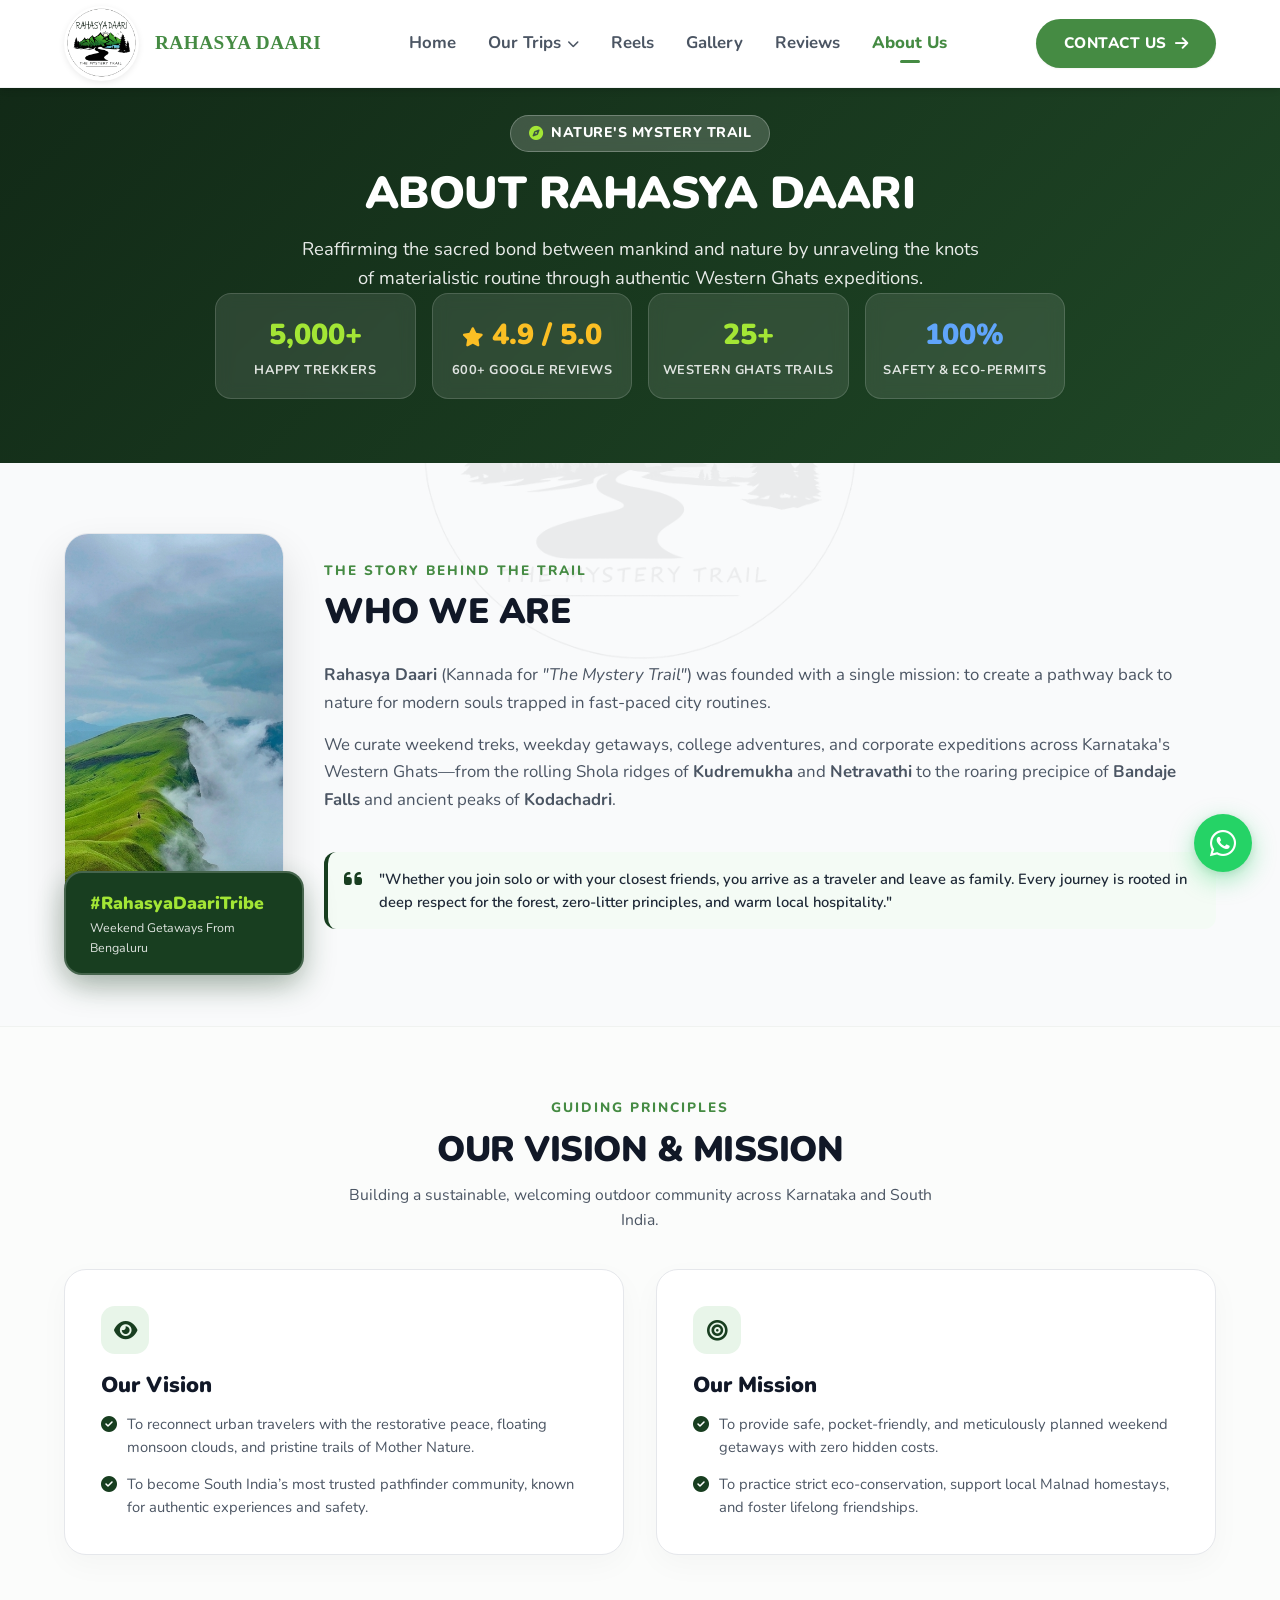
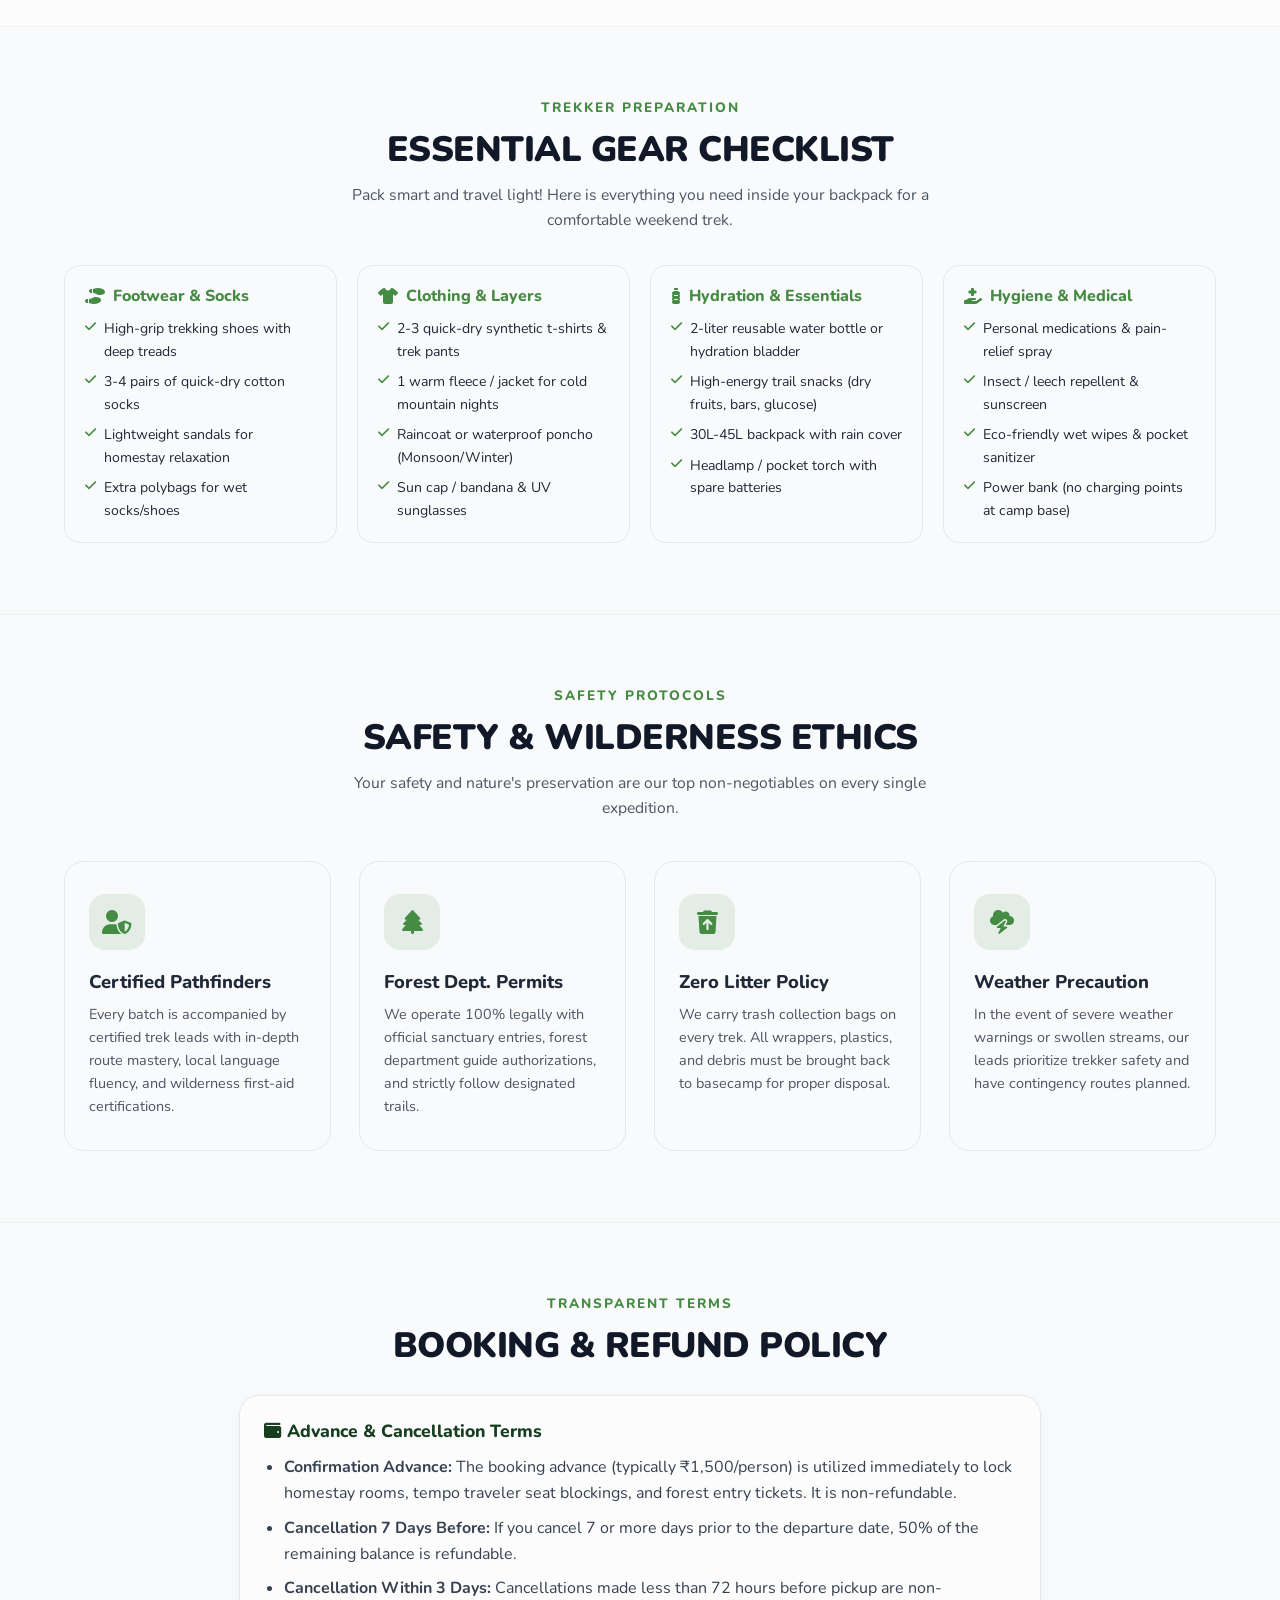
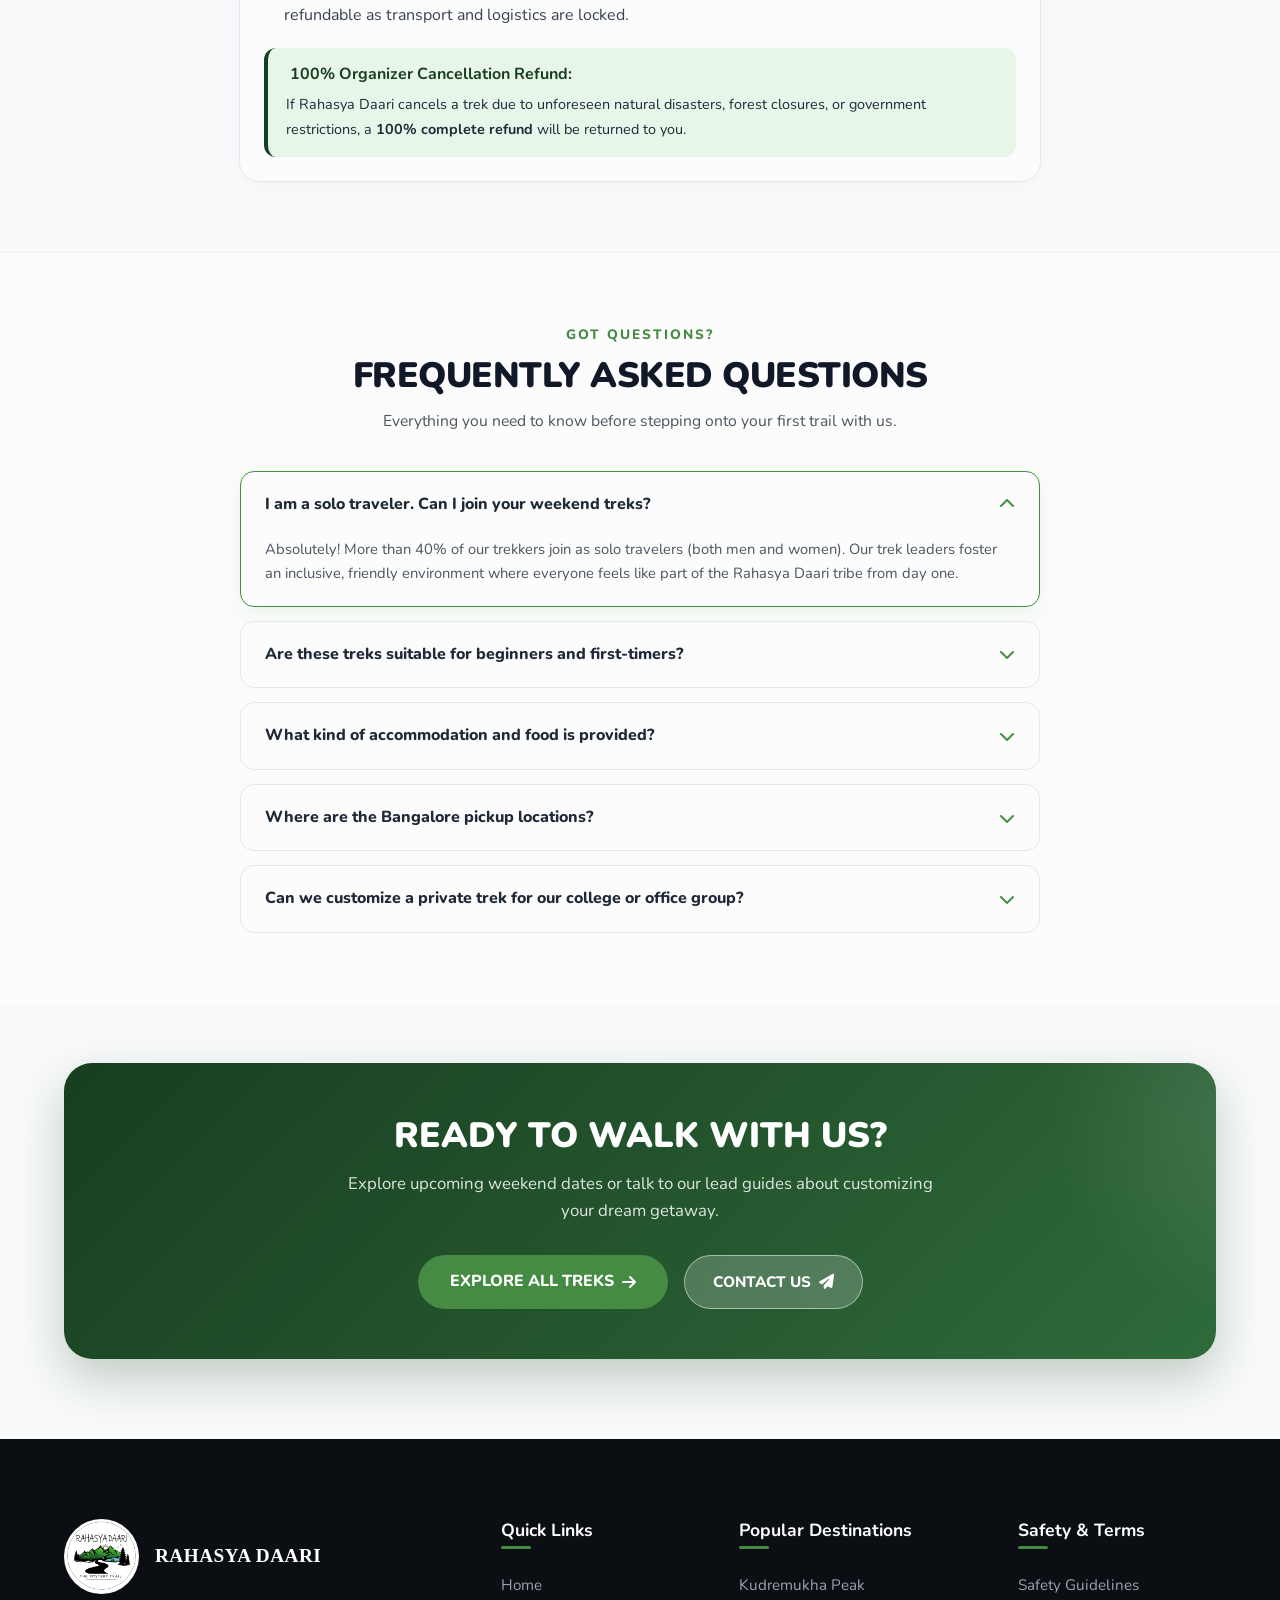
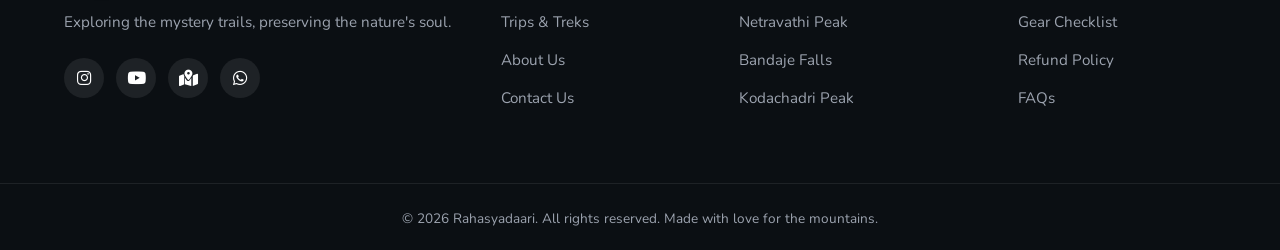
==== about.html @ c694ee68 "Updated Rahasya Daari website" ====
<!DOCTYPE html>
<html lang="en">

<head>
    <meta charset="UTF-8">
    <meta name="viewport" content="width=device-width, initial-scale=1.0">
    <title>About Us - Rahasya Daari | Our Philosophy, Vision & Safety</title>
    <meta name="description"
        content="Learn about Rahasya Daari, our mission to reconnect people with nature, certified pathfinders, safety guidelines, essential gear checklist, and FAQs.">
    <!-- Google Fonts: Nunito -->
    <link rel="preconnect" href="https://fonts.googleapis.com">
    <link rel="preconnect" href="https://fonts.gstatic.com" crossorigin>
    <link href="https://fonts.googleapis.com/css2?family=Nunito:wght@300;400;600;700;800;900&display=swap"
        rel="stylesheet">
    <!-- FontAwesome icons -->
    <link rel="stylesheet" href="https://cdnjs.cloudflare.com/ajax/libs/font-awesome/6.4.0/css/all.min.css">
    <!-- Custom stylesheet -->
    <link rel="stylesheet" href="styles.css?v=40">
</head>

<body>

    <!-- Header Navigation -->
    <header class="header">
        <div class="header-container">
            <a href="index.html" class="logo-wrapper">
                <img src="images/Branding/logo.png" alt="Rahasyadaari Logo" class="logo-img"
                    onerror="this.style.display='none'; this.nextElementSibling.style.display='block';">
                <div class="logo-fallback" style="display:none;">RD</div>
                <span class="logo-text"><span class="logo-text-full">Rahasya Daari</span><span
                        class="logo-text-short">Rahasya</span></span>
            </a>

            <nav class="nav-menu" id="navMenu">
                <a href="index.html" class="nav-link">Home</a>
                <div class="nav-dropdown" id="tripsDropdown">
                    <a href="trips.html" class="nav-link dropdown-toggle" id="dropdownToggleBtn">
                        Our Trips <i class="fa-solid fa-chevron-down dropdown-icon"></i>
                    </a>
                    <div class="dropdown-menu">
                        <a href="trips.html#weekday" class="dropdown-item">Weekdays Trips</a>
                        <a href="trips.html#trips" class="dropdown-item">Weekend Treks</a>
                        <a href="trips.html#sightseeing" class="dropdown-item">Sightseeing Tours</a>
                        <a href="trips.html#popular" class="dropdown-item">Popular Treks</a>
                    </div>
                </div>
                <a href="index.html#instagram" class="nav-link">Reels</a>
                <a href="index.html#gallery" class="nav-link">Gallery</a>
                <a href="index.html#reviews" class="nav-link">Reviews</a>
                <a href="about.html" class="nav-link active active-page">About Us</a>
            </nav>

            <div class="nav-actions">
                <a href="contact.html" class="btn btn-primary btn-contact-top">CONTACT US <i
                        class="fa-solid fa-arrow-right"></i></a>
                <button class="mobile-nav-toggle" id="mobileNavToggle" aria-label="Toggle navigation menu">
                    <i class="fa-solid fa-bars"></i>
                </button>
            </div>
        </div>
    </header>

    <!-- Main Content Container -->
    <main class="main-content">

        <!-- Page Hero Banner (Luxury Wilderness Style) -->
        <section class="about-hero-banner page-hero-banner">
            <div class="container text-center">
                <span class="hero-tag-badge" style="background: rgba(255,255,255,0.18); backdrop-filter: blur(10px); color: #ffffff; padding: 6px 18px; border-radius: 50px; font-weight: 800; letter-spacing: 0.5px; display: inline-flex; align-items: center; gap: 8px; margin-bottom: 14px; border: 1px solid rgba(255,255,255,0.25);">
                    <i class="fa-solid fa-compass" style="color: #a3e635;"></i> NATURE'S MYSTERY TRAIL
                </span>
                <h1 class="page-hero-title">ABOUT RAHASYA DAARI</h1>
                <p class="page-hero-subtitle">
                    Reaffirming the sacred bond between mankind and nature by unraveling the knots of materialistic routine through authentic Western Ghats expeditions.
                </p>

                <!-- Quick Impact Stats -->
                <div class="about-stat-grid">
                    <div class="about-stat-item">
                        <div class="about-stat-num" style="color: #a3e635;">5,000+</div>
                        <div class="about-stat-label">Happy Trekkers</div>
                    </div>
                    <div class="about-stat-item">
                        <div class="about-stat-num" style="color: #fbbf24;"><i class="fa-solid fa-star" style="font-size: 1.2rem;"></i> 4.9 / 5.0</div>
                        <div class="about-stat-label">600+ Google Reviews</div>
                    </div>
                    <div class="about-stat-item">
                        <div class="about-stat-num" style="color: #a3e635;">25+</div>
                        <div class="about-stat-label">Western Ghats Trails</div>
                    </div>
                    <div class="about-stat-item">
                        <div class="about-stat-num" style="color: #60a5fa;">100%</div>
                        <div class="about-stat-label">Safety & Eco-Permits</div>
                    </div>
                </div>
            </div>
        </section>

        <!-- Our Story & Philosophy Narrative Section -->
        <section class="about-section" style="background: #ffffff;">
            <div class="container">
                <div class="about-card-grid">
                    <!-- Visual Side -->
                    <div style="position: relative;">
                        <div class="about-story-img-wrap">
                            <img src="images/Netravathi/netravathi-cover.jpg" alt="Rahasya Daari Expeditions" class="about-story-img" loading="lazy">
                        </div>
                        <div class="about-tribe-badge">
                            <div style="font-size: 1.1rem; font-weight: 900; color: #a3e635;">#RahasyaDaariTribe</div>
                            <div style="font-size: 0.78rem; opacity: 0.85;">Weekend Getaways From Bengaluru</div>
                        </div>
                    </div>

                    <!-- Content Side -->
                    <div class="about-card-info">
                        <div class="section-heading-clean" style="text-align: left; margin-bottom: 16px;">
                            <span class="sub-tag">The Story Behind the Trail</span>
                            <h2>WHO WE ARE</h2>
                        </div>
                        <p class="about-paragraph" style="line-height: 1.65; margin-bottom: 14px;">
                            <strong>Rahasya Daari</strong> (Kannada for <em>"The Mystery Trail"</em>) was founded with a single mission: to create a pathway back to nature for modern souls trapped in fast-paced city routines.
                        </p>
                        <p class="about-paragraph" style="line-height: 1.65; margin-bottom: 18px;">
                            We curate weekend treks, weekday getaways, college adventures, and corporate expeditions across Karnataka's Western Ghats—from the rolling Shola ridges of <strong>Kudremukha</strong> and <strong>Netravathi</strong> to the roaring precipice of <strong>Bandaje Falls</strong> and ancient peaks of <strong>Kodachadri</strong>.
                        </p>
                        
                        <div class="about-highlight-box" style="background: #f4fbf5; border-left: 4px solid #183e20; border-radius: 12px; padding: 16px;">
                            <i class="fa-solid fa-quote-left" style="color: #183e20; font-size: 1.3rem; margin-bottom: 6px; display: block;"></i>
                            <p style="color: #1f2937; font-size: 0.92rem; font-weight: 600; line-height: 1.55; margin: 0;">
                                "Whether you join solo or with your closest friends, you arrive as a traveler and leave as family. Every journey is rooted in deep respect for the forest, zero-litter principles, and warm local hospitality."
                            </p>
                        </div>
                    </div>
                </div>
            </div>
        </section>

        <!-- Vision & Mission Pillars Section -->
        <section class="about-pillars-section" style="background: #fbfcfb; border-top: 1px solid #f0f2f0; border-bottom: 1px solid #f0f2f0;">
            <div class="container">
                <div class="section-heading-clean text-center" style="margin-bottom: 36px;">
                    <span class="sub-tag">Guiding Principles</span>
                    <h2>OUR VISION & MISSION</h2>
                    <p style="max-width: 600px; margin: 0 auto;">Building a sustainable, welcoming outdoor community across Karnataka and South India.</p>
                </div>

                <div class="about-pillars-grid">
                    <!-- Vision Card -->
                    <div class="about-pillar-card">
                        <div>
                            <div style="width: 48px; height: 48px; border-radius: 14px; background: #e8f5e9; color: #183e20; display: flex; align-items: center; justify-content: center; font-size: 1.3rem; margin-bottom: 18px;">
                                <i class="fa-solid fa-eye"></i>
                            </div>
                            <h3 style="font-size: 1.35rem; font-weight: 900; color: #111827; margin-bottom: 14px;">Our Vision</h3>
                            <ul class="about-purpose-list" style="padding: 0; list-style: none; display: flex; flex-direction: column; gap: 14px;">
                                <li style="display: flex; gap: 10px; align-items: flex-start;">
                                    <i class="fa-solid fa-circle-check" style="color: #183e20; margin-top: 3px; font-size: 1rem;"></i>
                                    <p style="margin: 0; color: #4b5563; font-size: 0.92rem; line-height: 1.55;">To reconnect urban travelers with the restorative peace, floating monsoon clouds, and pristine trails of Mother Nature.</p>
                                </li>
                                <li style="display: flex; gap: 10px; align-items: flex-start;">
                                    <i class="fa-solid fa-circle-check" style="color: #183e20; margin-top: 3px; font-size: 1rem;"></i>
                                    <p style="margin: 0; color: #4b5563; font-size: 0.92rem; line-height: 1.55;">To become South India’s most trusted pathfinder community, known for authentic experiences and safety.</p>
                                </li>
                            </ul>
                        </div>
                    </div>

                    <!-- Mission Card -->
                    <div class="about-pillar-card">
                        <div>
                            <div style="width: 48px; height: 48px; border-radius: 14px; background: #e8f5e9; color: #183e20; display: flex; align-items: center; justify-content: center; font-size: 1.3rem; margin-bottom: 18px;">
                                <i class="fa-solid fa-bullseye"></i>
                            </div>
                            <h3 style="font-size: 1.35rem; font-weight: 900; color: #111827; margin-bottom: 14px;">Our Mission</h3>
                            <ul class="about-purpose-list" style="padding: 0; list-style: none; display: flex; flex-direction: column; gap: 14px;">
                                <li style="display: flex; gap: 10px; align-items: flex-start;">
                                    <i class="fa-solid fa-circle-check" style="color: #183e20; margin-top: 3px; font-size: 1rem;"></i>
                                    <p style="margin: 0; color: #4b5563; font-size: 0.92rem; line-height: 1.55;">To provide safe, pocket-friendly, and meticulously planned weekend getaways with zero hidden costs.</p>
                                </li>
                                <li style="display: flex; gap: 10px; align-items: flex-start;">
                                    <i class="fa-solid fa-circle-check" style="color: #183e20; margin-top: 3px; font-size: 1rem;"></i>
                                    <p style="margin: 0; color: #4b5563; font-size: 0.92rem; line-height: 1.55;">To practice strict eco-conservation, support local Malnad homestays, and foster lifelong friendships.</p>
                                </li>
                            </ul>
                        </div>
                    </div>
                </div>
            </div>
        </section>

        <!-- Essential Gear Checklist Section -->
        <section class="filter-section" id="gear" style="background-color: #ffffff;">
            <div class="container">
                <div class="section-heading-clean text-center" style="margin-bottom: 32px;">
                    <span class="sub-tag">Trekker Preparation</span>
                    <h2>ESSENTIAL GEAR CHECKLIST</h2>
                    <p style="max-width: 650px; margin: 0 auto;">Pack smart and travel light! Here is everything you need inside your backpack for a comfortable weekend trek.</p>
                </div>

                <div class="gear-checklist-grid">
                    <div class="gear-card">
                        <h4 class="gear-card-title"><i class="fa-solid fa-shoe-prints"></i> Footwear & Socks</h4>
                        <ul class="gear-list">
                            <li><i class="fa-solid fa-check"></i> High-grip trekking shoes with deep treads</li>
                            <li><i class="fa-solid fa-check"></i> 3-4 pairs of quick-dry cotton socks</li>
                            <li><i class="fa-solid fa-check"></i> Lightweight sandals for homestay relaxation</li>
                            <li><i class="fa-solid fa-check"></i> Extra polybags for wet socks/shoes</li>
                        </ul>
                    </div>

                    <div class="gear-card">
                        <h4 class="gear-card-title"><i class="fa-solid fa-shirt"></i> Clothing & Layers</h4>
                        <ul class="gear-list">
                            <li><i class="fa-solid fa-check"></i> 2-3 quick-dry synthetic t-shirts & trek pants</li>
                            <li><i class="fa-solid fa-check"></i> 1 warm fleece / jacket for cold mountain nights</li>
                            <li><i class="fa-solid fa-check"></i> Raincoat or waterproof poncho (Monsoon/Winter)</li>
                            <li><i class="fa-solid fa-check"></i> Sun cap / bandana & UV sunglasses</li>
                        </ul>
                    </div>

                    <div class="gear-card">
                        <h4 class="gear-card-title"><i class="fa-solid fa-bottle-water"></i> Hydration & Essentials</h4>
                        <ul class="gear-list">
                            <li><i class="fa-solid fa-check"></i> 2-liter reusable water bottle or hydration bladder</li>
                            <li><i class="fa-solid fa-check"></i> High-energy trail snacks (dry fruits, bars, glucose)</li>
                            <li><i class="fa-solid fa-check"></i> 30L-45L backpack with rain cover</li>
                            <li><i class="fa-solid fa-check"></i> Headlamp / pocket torch with spare batteries</li>
                        </ul>
                    </div>

                    <div class="gear-card">
                        <h4 class="gear-card-title"><i class="fa-solid fa-hand-holding-medical"></i> Hygiene & Medical</h4>
                        <ul class="gear-list">
                            <li><i class="fa-solid fa-check"></i> Personal medications & pain-relief spray</li>
                            <li><i class="fa-solid fa-check"></i> Insect / leech repellent & sunscreen</li>
                            <li><i class="fa-solid fa-check"></i> Eco-friendly wet wipes & pocket sanitizer</li>
                            <li><i class="fa-solid fa-check"></i> Power bank (no charging points at camp base)</li>
                        </ul>
                    </div>
                </div>
            </div>
        </section>

        <!-- Safety Guidelines & Eco-Ethics Section -->
        <section class="about-section" id="safety" style="background: #fbfcfb; border-top: 1px solid #f0f2f0;">
            <div class="container">
                <div class="section-heading-clean text-center" style="margin-bottom: 36px;">
                    <span class="sub-tag">Safety Protocols</span>
                    <h2>SAFETY & WILDERNESS ETHICS</h2>
                    <p style="max-width: 600px; margin: 0 auto;">Your safety and nature's preservation are our top non-negotiables on every single expedition.</p>
                </div>

                <div class="features-grid">
                    <div class="feature-box">
                        <div class="feature-icon-wrapper"><i class="fa-solid fa-user-shield"></i></div>
                        <h3 class="feature-title">Certified Pathfinders</h3>
                        <p class="feature-desc">Every batch is accompanied by certified trek leads with in-depth route mastery, local language fluency, and wilderness first-aid certifications.</p>
                    </div>

                    <div class="feature-box">
                        <div class="feature-icon-wrapper"><i class="fa-solid fa-tree"></i></div>
                        <h3 class="feature-title">Forest Dept. Permits</h3>
                        <p class="feature-desc">We operate 100% legally with official sanctuary entries, forest department guide authorizations, and strictly follow designated trails.</p>
                    </div>

                    <div class="feature-box">
                        <div class="feature-icon-wrapper"><i class="fa-solid fa-trash-arrow-up"></i></div>
                        <h3 class="feature-title">Zero Litter Policy</h3>
                        <p class="feature-desc">We carry trash collection bags on every trek. All wrappers, plastics, and debris must be brought back to basecamp for proper disposal.</p>
                    </div>

                    <div class="feature-box">
                        <div class="feature-icon-wrapper"><i class="fa-solid fa-cloud-bolt"></i></div>
                        <h3 class="feature-title">Weather Precaution</h3>
                        <p class="feature-desc">In the event of severe weather warnings or swollen streams, our leads prioritize trekker safety and have contingency routes planned.</p>
                    </div>
                </div>
            </div>
        </section>

        <!-- Refund Policy Summary -->
        <section class="filter-section" id="refund" style="background-color: #ffffff; border-top: 1px solid #f0f2f0;">
            <div class="container" style="max-width: 850px;">
                <div class="section-heading-clean text-center" style="margin-bottom: 28px;">
                    <span class="sub-tag">Transparent Terms</span>
                    <h2>BOOKING & REFUND POLICY</h2>
                </div>

                <div style="background: #fbfcfb; border: 1px solid #e5e7eb; border-radius: 20px; padding: 24px; box-shadow: 0 4px 20px rgba(0,0,0,0.03);">
                    <h4 style="color: #183e20; font-size: 1.1rem; margin-bottom: 12px; font-weight: 800;"><i class="fa-solid fa-wallet"></i> Advance & Cancellation Terms</h4>
                    <ul style="padding-left: 20px; line-height: 1.65; color: #374151; margin-bottom: 20px;">
                        <li style="margin-bottom: 8px;"><strong>Confirmation Advance:</strong> The booking advance (typically ₹1,500/person) is utilized immediately to lock homestay rooms, tempo traveler seat blockings, and forest entry tickets. It is non-refundable.</li>
                        <li style="margin-bottom: 8px;"><strong>Cancellation 7 Days Before:</strong> If you cancel 7 or more days prior to the departure date, 50% of the remaining balance is refundable.</li>
                        <li style="margin-bottom: 8px;"><strong>Cancellation Within 3 Days:</strong> Cancellations made less than 72 hours before pickup are non-refundable as transport and logistics are locked.</li>
                    </ul>

                    <div style="background: #e8f5e9; border-left: 4px solid #183e20; padding: 14px 18px; border-radius: 12px;">
                        <strong style="color: #183e20; display: block; margin-bottom: 4px;"><i class="fa-solid fa-shield-check"></i> 100% Organizer Cancellation Refund:</strong>
                        <span style="font-size: 0.9rem; color: #1f2937;">If Rahasya Daari cancels a trek due to unforeseen natural disasters, forest closures, or government restrictions, a <strong>100% complete refund</strong> will be returned to you.</span>
                    </div>
                </div>
            </div>
        </section>

        <!-- Interactive FAQ Accordion -->
        <section class="faq-section" id="faq" style="background: #fbfcfb; border-top: 1px solid #f0f2f0;">
            <div class="container">
                <div class="section-heading-clean text-center" style="margin-bottom: 32px;">
                    <span class="sub-tag">Got Questions?</span>
                    <h2>FREQUENTLY ASKED QUESTIONS</h2>
                    <p style="max-width: 650px; margin: 0 auto;">Everything you need to know before stepping onto your first trail with us.</p>
                </div>

                <div class="faq-accordion">
                    <div class="faq-item active">
                        <div class="faq-question" onclick="toggleFaq(this)">
                            <span>I am a solo traveler. Can I join your weekend treks?</span>
                            <i class="fa-solid fa-chevron-down"></i>
                        </div>
                        <div class="faq-answer">
                            Absolutely! More than 40% of our trekkers join as solo travelers (both men and women). Our trek leaders foster an inclusive, friendly environment where everyone feels like part of the Rahasya Daari tribe from day one.
                        </div>
                    </div>

                    <div class="faq-item">
                        <div class="faq-question" onclick="toggleFaq(this)">
                            <span>Are these treks suitable for beginners and first-timers?</span>
                            <i class="fa-solid fa-chevron-down"></i>
                        </div>
                        <div class="faq-answer">
                            Yes! Trails like Kurinjal, Etthina Bhuja, and Belthangadi are very beginner-friendly. Moderately challenging treks like Netravathi, Bandaje Falls, and Kudremukha are also comfortably doable for first-timers with average fitness.
                        </div>
                    </div>

                    <div class="faq-item">
                        <div class="faq-question" onclick="toggleFaq(this)">
                            <span>What kind of accommodation and food is provided?</span>
                            <i class="fa-solid fa-chevron-down"></i>
                        </div>
                        <div class="faq-answer">
                            We provide cozy, clean local homestays or comfortable camping tents (on a sharing basis) nestled amidst coffee/tea estates. Freshly cooked, authentic local Malnad/South Indian vegetarian and non-vegetarian meals are served.
                        </div>
                    </div>

                    <div class="faq-item">
                        <div class="faq-question" onclick="toggleFaq(this)">
                            <span>Where are the Bangalore pickup locations?</span>
                            <i class="fa-solid fa-chevron-down"></i>
                        </div>
                        <div class="faq-answer">
                            Standard Bangalore pickup points include Majestic (Shantala Silk House), Navarang Circle, Yeshwanthpur Metro Station, and Goraguntepalya. Exact timings and driver contact are shared in the WhatsApp batch group 24 hours prior to departure.
                        </div>
                    </div>

                    <div class="faq-item">
                        <div class="faq-question" onclick="toggleFaq(this)">
                            <span>Can we customize a private trek for our college or office group?</span>
                            <i class="fa-solid fa-chevron-down"></i>
                        </div>
                        <div class="faq-answer">
                            Yes! We organize dedicated custom private trips, college batches, and corporate team-building retreats on any weekday or weekend with custom pickups, menus, and itineraries. Contact us to plan a tailored package!
                        </div>
                    </div>
                </div>
            </div>
        </section>

        <!-- CTA Banner -->
        <section class="cta-banner-section">
            <div class="container">
                <div class="cta-banner-card">
                    <h2 class="cta-banner-title">READY TO WALK WITH US?</h2>
                    <p class="cta-banner-desc">Explore upcoming weekend dates or talk to our lead guides about customizing your dream getaway.</p>
                    <div style="display: flex; gap: 16px; justify-content: center; flex-wrap: wrap;">
                        <a href="trips.html" class="btn btn-primary" style="padding: 14px 32px; font-size: 1rem; border-radius: 50px;">
                            EXPLORE ALL TREKS <i class="fa-solid fa-arrow-right"></i>
                        </a>
                        <a href="contact.html" class="btn btn-hero-secondary" style="border-radius: 50px;">
                            CONTACT US <i class="fa-solid fa-paper-plane"></i>
                        </a>
                    </div>
                </div>
            </div>
        </section>

    </main>

    <!-- Footer -->
    <footer class="footer">
        <div class="container footer-grid">
            <div class="footer-brand">
                <a href="index.html" class="logo-wrapper">
                    <img src="images/Branding/logo.webp" alt="Rahasyadaari Logo" class="logo-img"
                        onerror="this.style.display='none'; this.nextElementSibling.style.display='block';">
                    <div class="logo-fallback" style="display:none;">RD</div>
                    <span class="logo-text"><span class="logo-text-full">Rahasya Daari</span><span
                            class="logo-text-short">Rahasya</span></span>
                </a>
                <p class="footer-tagline">Exploring the mystery trails, preserving the nature's soul.</p>
                <div class="social-links">
                    <a href="https://www.instagram.com/rahasya_daari" target="_blank"
                        rel="noopener noreferrer" aria-label="Instagram" class="social-insta" title="Instagram @rahasya_daari"><i class="fa-brands fa-instagram"></i></a>
                    <a href="https://www.youtube.com/@RahasyaDaari" target="_blank"
                        rel="noopener noreferrer" aria-label="YouTube Channel" class="social-youtube" title="YouTube @RahasyaDaari"><i class="fa-brands fa-youtube"></i></a>
                    <a href="https://share.google/bbgCWOk5W1FMGlcRw" target="_blank"
                        rel="noopener noreferrer" aria-label="Google Maps & Ratings" class="social-maps" title="Google Maps & Reviews"><i class="fa-solid fa-map-location-dot"></i></a>
                    <a href="https://wa.me/919632961606" target="_blank" rel="noopener noreferrer"
                        aria-label="WhatsApp" class="social-whatsapp" title="WhatsApp Us"><i class="fa-brands fa-whatsapp"></i></a>
                </div>
            </div>

            <div class="footer-col">
                <h4 class="footer-title">Quick Links</h4>
                <ul class="footer-links">
                    <li><a href="index.html">Home</a></li>
                    <li><a href="trips.html">Trips & Treks</a></li>
                    <li><a href="about.html">About Us</a></li>
                    <li><a href="contact.html">Contact Us</a></li>
                </ul>
            </div>

            <div class="footer-col">
                <h4 class="footer-title">Popular Destinations</h4>
                <ul class="footer-links">
                    <li><a href="trips.html#trek-kudremukh">Kudremukha Peak</a></li>
                    <li><a href="trips.html#trek-netravathi">Netravathi Peak</a></li>
                    <li><a href="trips.html#trek-bandaje-falls">Bandaje Falls</a></li>
                    <li><a href="trips.html#trek-kodachadri">Kodachadri Peak</a></li>
                </ul>
            </div>

            <div class="footer-col">
                <h4 class="footer-title">Safety & Terms</h4>
                <ul class="footer-links">
                    <li><a href="#safety">Safety Guidelines</a></li>
                    <li><a href="#gear">Gear Checklist</a></li>
                    <li><a href="#refund">Refund Policy</a></li>
                    <li><a href="#faq">FAQs</a></li>
                </ul>
            </div>
        </div>

        <div class="footer-bottom">
            <p>&copy; 2026 Rahasyadaari. All rights reserved. Made with love for the mountains.</p>
        </div>
    </footer>

    <!-- Floating Quick Inquiry Button -->
    <button class="floating-inquiry-btn" id="floatingInquiryBtn" onclick="openModal('quickInquiryModal')">
        <i class="fa-solid fa-circle-question"></i> <span>Enquire Now</span>
    </button>

    <!-- Quick Inquiry Modal -->
    <div class="modal" id="quickInquiryModal">
        <div class="modal-overlay" onclick="closeModal('quickInquiryModal')"></div>
        <div class="modal-content modal-md">
            <button class="modal-close" onclick="closeModal('quickInquiryModal')"><i
                    class="fa-solid fa-xmark"></i></button>

            <div class="wizard-header"
                style="padding: 24px; border-bottom: 1px solid var(--border-color); text-align: left;">
                <h3 style="margin: 0; color: var(--primary-green); display: flex; align-items: center; gap: 10px;">
                    <i class="fa-solid fa-circle-question"></i> Quick Inquiry
                </h3>
            </div>

            <div class="wizard-body" style="padding: 24px;">
                <form class="contact-form" id="quickInquiryForm" onsubmit="handleQuickInquirySubmit(event)">
                    <div class="form-group">
                        <label for="inquiryName">Your Name</label>
                        <input type="text" id="inquiryName" placeholder="Enter your full name" required>
                    </div>
                    <div class="form-group">
                        <label for="inquiryEmail">Email Address</label>
                        <input type="email" id="inquiryEmail" placeholder="Enter your email" required>
                    </div>
                    <div class="form-group">
                        <label for="inquiryMessage">Your Message</label>
                        <textarea id="inquiryMessage" rows="4"
                            placeholder="Ask us anything about our treks, customization, or private group packages..."
                            required></textarea>
                    </div>
                    <button type="submit" class="btn btn-primary btn-block" style="margin-top: 10px;">
                        SEND INQUIRY <i class="fa-solid fa-paper-plane"></i>
                    </button>
                </form>
            </div>
        </div>
    </div>

    <!-- Floating Quick WhatsApp Action Button -->
    <a href="https://wa.me/919632961606?text=Hi%20Rahasya%20Daari%20Team!%20I'm%20planning%20an%20upcoming%20trek%20expedition." target="_blank" rel="noopener noreferrer" class="whatsapp-floating-btn" aria-label="Chat on WhatsApp" title="Chat with a Pathfinder on WhatsApp">
        <i class="fa-brands fa-whatsapp"></i>
        <span class="whatsapp-floating-tooltip">Chat with Pathfinder</span>
    </a>

    <!-- Image Constants, Trips Data & Main Script -->
    <script src="images.js"></script>
    <script src="trips-data.js"></script>
    <script src="script.js"></script>
</body>

</html>
---- styles.css ----
/* Custom Variables & Design Tokens */
:root {
    --primary-green: #458B43;        /* Logo Green */
    --primary-green-hover: #377335;  /* Darker shade */
    --light-green: #E8F5E9;          /* Tint green */
    --accent-blue: #5DAAD6;           /* Logo Lake Blue */
    --dark-neutral: #0B0F13;         /* Deep Obsidian Black */
    --light-neutral: #F9FAFB;        /* Cool white */
    --border-color: #E5E7EB;         /* Subtle gray border */
    --text-primary: #1F2937;         /* Charcoal dark */
    --text-secondary: #4B5563;       /* Medium gray */
    --font-main: 'Nunito', sans-serif;
    
    /* Box Shadows */
    --shadow-sm: 0 1px 2px 0 rgba(0, 0, 0, 0.05);
    --shadow-md: 0 4px 6px -1px rgba(0, 0, 0, 0.1), 0 2px 4px -1px rgba(0, 0, 0, 0.06);
    --shadow-lg: 0 10px 15px -3px rgba(0, 0, 0, 0.1), 0 4px 6px -2px rgba(0, 0, 0, 0.05);
    --shadow-glow: 0 0 15px rgba(69, 139, 67, 0.35);
}
/* Smooth Scrolling & Universal Header Offset Anchor */
html {
    scroll-behavior: smooth;
}

section[id], div[id] {
    scroll-margin-top: 85px;
}

/* Scroll Progress Bar (Top of Screen) */
.scroll-progress-bar {
    position: fixed;
    top: 0;
    left: 0;
    height: 3px;
    background: linear-gradient(90deg, #183e20, #458b43, #a3e635);
    z-index: 10001;
    width: 0%;
    transition: width 0.08s linear;
    pointer-events: none;
}

/* Scroll-Triggered Reveal Animations (Hardware Accelerated) */
.reveal-fade-up {
    opacity: 0;
    transform: translate3d(0, 30px, 0);
    transition: opacity 0.75s cubic-bezier(0.16, 1, 0.3, 1), transform 0.75s cubic-bezier(0.16, 1, 0.3, 1);
    will-change: opacity, transform;
}

.reveal-fade-up.is-revealed {
    opacity: 1;
    transform: translate3d(0, 0, 0);
}

.reveal-fade-in {
    opacity: 0;
    transition: opacity 0.85s cubic-bezier(0.16, 1, 0.3, 1);
    will-change: opacity;
}

.reveal-fade-in.is-revealed {
    opacity: 1;
}

/* Reduced motion accessibility check */
@media (prefers-reduced-motion: reduce) {
    .reveal-fade-up,
    .reveal-fade-in {
        opacity: 1 !important;
        transform: none !important;
        transition: none !important;
    }
}

/* Reset and Base Styles */
* {
    margin: 0;
    padding: 0;
    box-sizing: border-box;
}

html {
    scroll-behavior: smooth;
    font-size: 16px;
}

body {
    font-family: var(--font-main);
    background-color: var(--light-neutral);
    color: var(--text-primary);
    line-height: 1.6;
    overflow-x: hidden;
}

/* Subtle background logo watermark */
body::before {
    content: "";
    position: fixed;
    top: 50%;
    left: 50%;
    transform: translate(-50%, -50%);
    width: 45vw;
    height: 45vw;
    max-width: 450px;
    max-height: 450px;
    background-image: url('images/Branding/logo.png');
    background-size: contain;
    background-repeat: no-repeat;
    background-position: center;
    opacity: 0.06; /* Crisp yet soft */
    filter: grayscale(100%); /* Keeps it matching and clean */
    mix-blend-mode: multiply; /* Blends it seamlessly, removing any white background boxes */
    pointer-events: none;
    z-index: -1;
}

/* Custom Scrollbar */
::-webkit-scrollbar {
    width: 10px;
}
::-webkit-scrollbar-track {
    background: #f1f1f1;
}
::-webkit-scrollbar-thumb {
    background: var(--primary-green);
    border-radius: 5px;
}
::-webkit-scrollbar-thumb:hover {
    background: var(--primary-green-hover);
}

/* Global Layout Utilities */
.container {
    width: 100%;
    max-width: 1200px;
    margin: 0 auto;
    padding: 0 24px;
}

.grid {
    display: grid;
    gap: 32px;
}

.grid-2-col {
    grid-template-columns: repeat(2, 1fr);
}

.grid-4-col {
    grid-template-columns: repeat(4, 1fr);
}

.text-center {
    text-align: center;
}

/* General Typography */
h1, h2, h3, h4, h5, h6 {
    font-weight: 800;
    line-height: 1.25;
}

.section-header {
    margin-bottom: 20px;
    max-width: 700px;
    margin-left: auto;
    margin-right: auto;
}

.section-tag {
    display: inline-block;
    color: var(--primary-green);
    font-weight: 800;
    font-size: 0.9rem;
    text-transform: uppercase;
    letter-spacing: 2px;
    margin-bottom: 8px;
}

.section-title {
    font-size: 2.25rem;
    color: var(--text-primary);
    margin-bottom: 16px;
}

.section-desc {
    color: var(--text-secondary);
    font-size: 1.1rem;
}

/* Buttons */
.btn {
    display: inline-flex;
    align-items: center;
    justify-content: center;
    gap: 8px;
    font-family: var(--font-main);
    font-weight: 800;
    font-size: 0.95rem;
    padding: 12px 28px;
    border-radius: 50px;
    cursor: pointer;
    transition: all 0.3s cubic-bezier(0.4, 0, 0.2, 1);
    border: none;
    text-decoration: none;
}

.btn-primary {
    background-color: var(--primary-green);
    color: #ffffff;
    box-shadow: var(--shadow-sm);
}

.btn-primary:hover {
    background-color: var(--primary-green-hover);
    transform: translateY(-2px);
    box-shadow: var(--shadow-glow);
}

.btn-secondary {
    background-color: #ffffff;
    color: var(--text-primary);
    border: 2px solid var(--border-color);
}

.btn-secondary:hover {
    background-color: #f3f4f6;
    border-color: var(--text-secondary);
}

.btn-block {
    width: 100%;
}

/* Header & Navigation Bar */
/* Header & Navigation Bar */
.header {
    position: fixed;
    top: 0;
    left: 0;
    width: 100%;
    z-index: 100;
    background-color: #ffffff;
    box-shadow: var(--shadow-md);
    border-bottom: 1px solid rgba(229, 231, 235, 0.5);
    transition: all 0.4s cubic-bezier(0.4, 0, 0.2, 1);
}

.header.header-scrolled {
    background-color: rgba(255, 255, 255, 0.94) !important;
    backdrop-filter: blur(16px) !important;
    -webkit-backdrop-filter: blur(16px) !important;
    box-shadow: 0 10px 30px rgba(0, 0, 0, 0.08) !important;
}

.header-container {
    max-width: 1200px;
    margin: 0 auto;
    padding: 6px 24px;
    display: flex;
    align-items: center;
    justify-content: space-between;
    transition: all 0.4s cubic-bezier(0.4, 0, 0.2, 1);
}

/* Logo structure */
.logo-wrapper {
    display: flex;
    align-items: center;
    gap: 16px;
    text-decoration: none;
    color: var(--text-primary);
}

.logo-img {
    width: 75px;
    height: 75px;
    object-fit: contain;
    border-radius: 50%;
    background-color: #ffffff;
    box-shadow: 0 2px 6px rgba(0, 0, 0, 0.08);
    padding: 2px;
    transition: all 0.4s cubic-bezier(0.4, 0, 0.2, 1);
}

.logo-fallback {
    width: 75px;
    height: 75px;
    background-color: var(--primary-green);
    color: white;
    border-radius: 50%;
    display: flex;
    align-items: center;
    justify-content: center;
    font-weight: 800;
    transition: all 0.4s cubic-bezier(0.4, 0, 0.2, 1);
}

.logo-text {
    font-family: 'Bradley Hand ITC', 'Bradley Hand', 'Segoe Print', 'Comic Sans MS', cursive;
    font-size: 1.2rem;
    font-weight: 900;
    text-transform: uppercase;
    letter-spacing: 0.5px;
    color: var(--primary-green);
    transition: all 0.4s ease;
}

.logo-text-short {
    display: none;
}

.logo-text-full {
    display: inline;
}

.footer .logo-text-short {
    display: none !important;
}

.footer .logo-text-full {
    display: inline !important;
}

/* Nav Links */
.nav-menu {
    display: flex;
    align-items: center;
    gap: 32px;
    transition: all 0.3s ease;
}

.nav-link {
    text-decoration: none;
    color: var(--text-secondary);
    font-weight: 700;
    font-size: 1.05rem;
    transition: color 0.2s ease;
}

.nav-link:hover, .nav-link.active {
    color: var(--primary-green);
}

.btn-contact-top {
    display: inline-flex;
    align-items: center;
    gap: 8px;
    font-weight: 800;
    letter-spacing: 0.5px;
}

.btn-contact-top.active-page {
    background-color: #183e20;
    box-shadow: 0 0 0 3px rgba(24, 62, 32, 0.25);
}

/* Navigation Dropdown Styles */
.nav-dropdown {
    position: relative;
    display: inline-block;
}

.dropdown-toggle {
    display: inline-flex;
    align-items: center;
    gap: 6px;
    cursor: pointer;
}

.dropdown-icon {
    font-size: 0.75rem;
    transition: transform 0.3s ease;
}

.nav-dropdown.active .dropdown-icon {
    transform: rotate(180deg);
}

.dropdown-menu {
    position: absolute;
    top: 100%;
    left: 50%;
    transform: translateX(-50%) translateY(10px);
    background-color: #ffffff;
    border-radius: 12px;
    box-shadow: 0 10px 30px rgba(0, 0, 0, 0.1);
    border: 1px solid var(--border-color);
    padding: 8px 0;
    min-width: 160px;
    opacity: 0;
    pointer-events: none;
    transition: all 0.3s cubic-bezier(0.4, 0, 0.2, 1);
    z-index: 150;
}

.dropdown-menu.show {
    opacity: 1;
    pointer-events: auto;
    transform: translateX(-50%) translateY(0);
}

.dropdown-item {
    display: block;
    padding: 10px 20px;
    color: var(--text-secondary);
    text-decoration: none;
    font-weight: 700;
    font-size: 0.95rem;
    transition: all 0.2s ease;
    text-align: left;
}

.dropdown-item:hover {
    background-color: var(--light-green);
    color: var(--primary-green);
    padding-left: 24px;
}

/* Filter Banner Styles */
.filter-banner {
    display: flex;
    align-items: center;
    justify-content: space-between;
    background-color: var(--light-green);
    border: 1px solid rgba(69, 139, 67, 0.15);
    border-left: 4px solid var(--primary-green);
    padding: 14px 24px;
    border-radius: 12px;
    margin-bottom: 32px;
    font-family: var(--font-main);
    color: var(--text-primary);
    font-size: 1rem;
    box-shadow: var(--shadow-sm);
    animation: fadeIn 0.4s ease;
}

.filter-banner strong {
    color: var(--primary-green);
    font-weight: 800;
}

.btn-clear-filter {
    background-color: #ffffff;
    border: 1px solid var(--border-color);
    border-radius: 50px;
    padding: 6px 14px;
    color: var(--text-secondary);
    font-weight: 800;
    cursor: pointer;
    display: flex;
    align-items: center;
    gap: 6px;
    font-size: 0.85rem;
    transition: all 0.3s ease;
    font-family: var(--font-main);
}

.btn-clear-filter:hover {
    background-color: #FEE2E2;
    color: #E03E3E;
    border-color: #FCA5A5;
}

/* No Trips Message */
.no-trips-message {
    width: 100%;
    text-align: center;
    padding: 48px 24px;
    background-color: #ffffff;
    border-radius: 20px;
    border: 2px dashed var(--border-color);
    color: var(--text-secondary);
    font-family: var(--font-main);
    display: flex;
    flex-direction: column;
    align-items: center;
    justify-content: center;
    gap: 12px;
    box-shadow: var(--shadow-sm);
}

.no-trips-message i {
    font-size: 2.5rem;
    color: var(--primary-green);
    opacity: 0.4;
}

.no-trips-message p {
    font-size: 1.05rem;
    font-weight: 700;
}

.nav-actions {
    display: flex;
    align-items: center;
    gap: 12px;
}

.mobile-nav-toggle {
    display: none;
    background: none;
    border: none;
    font-size: 1.65rem;
    color: var(--text-primary);
    cursor: pointer;
}

/* Hero Section (Inset Card Style) */
.hero-section {
    padding: 110px 24px 24px 24px; /* Space for fixed header */
    background-color: var(--light-neutral);
    transition: padding 0.4s cubic-bezier(0.4, 0, 0.2, 1);
}

.hero-container {
    position: relative;
    width: 100%;
    max-width: 1152px; /* Margins around the card */
    height: 550px;
    margin: 0 auto;
    border-radius: 30px;
    overflow: hidden;
    display: flex;
    align-items: center;
    justify-content: center;
    box-shadow: var(--shadow-lg);
}

.hero-bg-slider {
    position: absolute;
    top: 0;
    left: 0;
    width: 100%;
    height: 100%;
    z-index: 1;
}

.hero-bg-slide {
    position: absolute;
    top: 0;
    left: 0;
    width: 100%;
    height: 100%;
    background-size: cover;
    background-position: center;
    opacity: 0;
    transition: opacity 0.8s ease-in-out, transform 2s cubic-bezier(0.1, 0.8, 0.2, 1);
    transform: scale(1.01);
}

.hero-bg-slide.active {
    opacity: 1;
    transform: scale(1.06);
    z-index: 2;
}

.hero-bg-slide.previous {
    opacity: 0;
    z-index: 1;
}

.hero-overlay {
    position: absolute;
    top: 0;
    left: 0;
    width: 100%;
    height: 100%;
    background: linear-gradient(180deg, rgba(0,0,0,0.25) 0%, rgba(0,0,0,0.65) 100%);
    z-index: 3;
}

.hero-content {
    position: relative;
    z-index: 10;
    text-align: center;
    color: #ffffff;
    max-width: 800px;
    padding: 0 24px;
}

.hero-title {
    font-family: 'Bradley Hand ITC', 'Bradley Hand', 'Segoe Print', 'Comic Sans MS', cursive;
    font-size: 3.5rem;
    font-weight: 900;
    text-transform: uppercase;
    letter-spacing: 1px;
    margin-bottom: 8px;
    text-shadow: 0 2px 10px rgba(0, 0, 0, 0.4);
    animation: fadeInUp 1s ease;
}

.hero-subtitle {
    font-family: 'Bradley Hand ITC', 'Bradley Hand', 'Segoe Print', 'Comic Sans MS', cursive;
    font-size: 1.8rem;
    font-weight: 900;
    text-transform: uppercase;
    margin-bottom: 32px;
    letter-spacing: 0.5px;
    text-shadow: 0 2px 8px rgba(0, 0, 0, 0.4);
    opacity: 0.95;
    animation: fadeInUp 1.2s ease;
}

.btn-hero-cta {
    animation: fadeInUp 1.4s ease;
}

/* Trek Search & Filter Section */
.filter-section {
    padding: 30px 0 0 0;
}

.filters-bar {
    display: flex;
    align-items: center;
    justify-content: space-between;
    flex-wrap: wrap;
    gap: 20px;
    margin-bottom: 40px;
    padding: 16px 24px;
    background-color: var(--light-neutral);
    border-radius: 20px;
    box-shadow: var(--shadow-sm);
}

.search-box {
    position: relative;
    flex: 1;
    min-width: 280px;
}

.search-icon {
    position: absolute;
    left: 16px;
    top: 50%;
    transform: translateY(-50%);
    color: var(--text-secondary);
}

#trekSearchInput {
    width: 100%;
    padding: 12px 16px 12px 48px;
    border-radius: 50px;
    border: 1px solid var(--border-color);
    font-family: var(--font-main);
    font-size: 0.95rem;
    outline: none;
    transition: all 0.3s ease;
}

#trekSearchInput:focus {
    border-color: var(--primary-green);
    box-shadow: 0 0 0 3px rgba(69, 139, 67, 0.15);
}

.filter-options {
    display: flex;
    gap: 8px;
}

.filter-btn {
    background-color: #ffffff;
    border: 1px solid var(--border-color);
    padding: 10px 20px;
    border-radius: 50px;
    font-family: var(--font-main);
    font-weight: 700;
    color: var(--text-secondary);
    cursor: pointer;
    transition: all 0.3s ease;
}

.filter-btn:hover {
    border-color: var(--primary-green);
    color: var(--primary-green);
}

.filter-btn.active {
    background-color: var(--primary-green);
    color: #ffffff;
    border-color: var(--primary-green);
}

/* Trek Cards Grid / Carousel Track */
.trek-grid {
    display: grid;
    grid-template-columns: repeat(auto-fill, minmax(300px, 1fr));
    gap: 32px;
}

/* Slider Carousel Styles */
.carousel-container {
    position: relative;
    display: flex;
    align-items: center;
    width: 100%;
}

.carousel-viewport {
    overflow-x: auto;
    width: 100%;
    scroll-behavior: smooth;
    scrollbar-width: none; /* Hide scrollbar in Firefox */
    padding: 10px 4px;
    scroll-snap-type: x mandatory;
    scroll-padding: 0 8px;
}

.carousel-viewport::-webkit-scrollbar {
    display: none; /* Hide scrollbar in Chrome/Safari */
}

.carousel-viewport .trek-grid {
    display: flex;
    flex-wrap: nowrap;
    gap: 32px;
    padding: 12px 8px;
}

.carousel-nav {
    position: absolute;
    width: 48px;
    height: 48px;
    border-radius: 50%;
    border: none;
    background: #ffffff;
    box-shadow: 0 4px 14px rgba(0, 0, 0, 0.12);
    display: flex;
    align-items: center;
    justify-content: center;
    cursor: pointer;
    color: var(--primary-green);
    font-size: 1.15rem;
    z-index: 10;
    transition: all 0.3s cubic-bezier(0.4, 0, 0.2, 1);
}

.carousel-nav.prev-btn {
    left: -24px;
}

.carousel-nav.next-btn {
    right: -24px;
}

.carousel-nav:hover {
    background-color: var(--primary-green);
    color: #ffffff;
    transform: scale(1.1);
    box-shadow: var(--shadow-glow);
}

/* Responsive adjustments for scroll buttons on smaller views */
@media (max-width: 768px) {
    .carousel-nav {
        display: none;
    }
}

.trek-card {
    background: #ffffff;
    border-radius: 12px; /* Rounded corners as per image */
    overflow: hidden;
    box-shadow: 0 4px 15px rgba(0, 0, 0, 0.05);
    border: 1px solid var(--border-color);
    transition: all 0.4s cubic-bezier(0.4, 0, 0.2, 1);
    display: flex;
    flex-direction: column;
}

.carousel-viewport .trek-card {
    flex: 0 0 320px; /* Fixed card width in row */
    scroll-snap-align: start;
}

.trek-card:hover {
    transform: translateY(-8px);
    box-shadow: var(--shadow-lg), 0 12px 24px rgba(69, 139, 67, 0.08);
    border-color: rgba(69, 139, 67, 0.2);
}

.trek-card-img-wrapper {
    position: relative;
    height: 160px;
    overflow: hidden;
}

.trek-card-img {
    width: 100%;
    height: 100%;
    object-fit: cover;
    transition: transform 0.5s ease;
}

.trek-card-img[src*="band1.png"] {
    object-position: center bottom;
}

.details-hero-bg-slide[style*="band1.png"] {
    background-position: center bottom !important;
}

.trek-card:hover .trek-card-img {
    transform: scale(1.08);
}

.trek-difficulty-badge {
    position: absolute;
    top: 16px;
    right: 16px;
    padding: 6px 14px;
    border-radius: 50px;
    font-size: 0.8rem;
    font-weight: 800;
    text-transform: uppercase;
    color: #ffffff;
    z-index: 10;
}

.trek-difficulty-badge.easy {
    background-color: var(--accent-blue);
}

.trek-difficulty-badge.moderate {
    background-color: #E28743;
}

.trek-difficulty-badge.difficult {
    background-color: #E03E3E;
}

.trek-card-content {
    padding: 16px;
    display: flex;
    flex-direction: column;
    flex-grow: 1;
}

.brand-section-title {
    color: var(--primary-green);
    font-size: 2.25rem;
    font-weight: 800;
    text-transform: uppercase;
    letter-spacing: 1px;
}

.trek-card-title {
    font-family: var(--font-main);
    font-size: 1.15rem;
    font-weight: 800;
    text-transform: uppercase;
    color: #111111;
    margin-bottom: 6px;
    line-height: 1.35;
}

.trek-card-pickup {
    font-size: 0.82rem;
    color: var(--text-secondary);
    line-height: 1.4;
    margin-bottom: 8px;
}

.trek-card-pickup strong {
    color: #111111;
    font-weight: 800;
    display: block;
    margin-bottom: 2px;
}

.card-divider {
    border: 0;
    border-top: 1px solid #ECECEC;
    margin: 6px 0 10px 0;
    width: 100%;
}

.trek-card-footer {
    display: flex;
    align-items: center;
    justify-content: space-between;
    margin-top: auto;
}

.trek-card-duration {
    font-size: 0.85rem;
    color: var(--text-secondary);
    display: flex;
    align-items: center;
    gap: 6px;
}

.trek-card-duration i {
    color: var(--primary-green);
}

.trek-card-price {
    font-size: 1.25rem;
    font-weight: 900;
    color: #111111;
}

/* About Us Section styling */
.about-section {
    padding: 30px 0 0 0;
    background-color: var(--light-neutral);
}

.about-image-wrapper {
    position: relative;
    height: 100%;
    min-height: 400px;
}

.about-image {
    width: 100%;
    height: 100%;
    background-size: cover;
    background-position: center;
    border-radius: 30px;
    box-shadow: var(--shadow-lg);
    position: relative;
}

.experience-badge {
    position: absolute;
    bottom: -20px;
    right: -20px;
    background-color: var(--primary-green);
    color: white;
    padding: 24px;
    border-radius: 24px;
    box-shadow: var(--shadow-lg);
    text-align: center;
    display: flex;
    flex-direction: column;
    z-index: 10;
}

.exp-num {
    font-size: 2rem;
    font-weight: 900;
    line-height: 1;
}

.exp-text {
    font-size: 0.8rem;
    font-weight: 700;
    text-transform: uppercase;
}

.about-text-content {
    display: flex;
    flex-direction: column;
    justify-content: center;
}

.about-paragraph {
    color: var(--text-secondary);
    font-size: 1.05rem;
    margin-bottom: 20px;
}

/* About Page Specific Layout Classes */
.about-hero-banner {
    background: linear-gradient(180deg, rgba(17, 40, 22, 0.92) 0%, rgba(24, 62, 32, 0.95) 100%), url('images/Hero/hero-bg-landscape.jpg') center/cover no-repeat;
    padding: clamp(75px, 9vw, 130px) 0 clamp(30px, 5vw, 65px);
    text-align: center;
    color: #ffffff;
    position: relative;
}

.about-stat-grid {
    display: grid;
    grid-template-columns: repeat(auto-fit, minmax(160px, 1fr));
    gap: 16px;
    max-width: 850px;
    margin: 0 auto;
}

.about-stat-item {
    background: rgba(255, 255, 255, 0.1);
    backdrop-filter: blur(8px);
    -webkit-backdrop-filter: blur(8px);
    border: 1px solid rgba(255, 255, 255, 0.15);
    border-radius: 16px;
    padding: 18px 12px;
}

.about-stat-num {
    font-size: 1.8rem;
    font-weight: 900;
    margin-bottom: 2px;
}

.about-stat-label {
    font-size: 0.8rem;
    font-weight: 700;
    color: rgba(255, 255, 255, 0.85);
    text-transform: uppercase;
    letter-spacing: 0.5px;
}

.about-story-img-wrap {
    border-radius: 24px;
    overflow: hidden;
    box-shadow: 0 20px 40px rgba(0, 0, 0, 0.12);
    border: 1px solid var(--border-color);
}

.about-story-img {
    width: 100%;
    height: 420px;
    object-fit: cover;
    display: block;
}

.about-tribe-badge {
    position: absolute;
    bottom: -20px;
    right: -20px;
    background: #183e20;
    color: #ffffff;
    padding: 16px 24px;
    border-radius: 18px;
    box-shadow: 0 10px 30px rgba(24, 62, 32, 0.35);
    border: 2px solid rgba(255, 255, 255, 0.2);
}

.about-pillars-grid {
    display: grid;
    grid-template-columns: repeat(auto-fit, minmax(320px, 1fr));
    gap: 32px;
}

.about-pillar-card {
    background: #ffffff;
    border-radius: 22px;
    padding: 36px;
    border: 1px solid #e5e7eb;
    box-shadow: 0 10px 30px rgba(0, 0, 0, 0.03);
    display: flex;
    flex-direction: column;
    justify-content: space-between;
}

/* Stacked About Us, Vision, and Mission Styles */
.about-stacked-container {
    display: flex;
    flex-direction: column;
    gap: 32px;
}

.about-card {
    background: #ffffff;
    border-radius: 24px;
    padding: 40px;
    box-shadow: 0 4px 20px rgba(0, 0, 0, 0.04);
    border: 1px solid var(--border-color);
    transition: all 0.4s cubic-bezier(0.4, 0, 0.2, 1);
    position: relative;
    overflow: hidden;
}



.about-card:hover {
    transform: translateY(-4px);
    box-shadow: 0 10px 25px rgba(69, 139, 67, 0.08);
    border-color: rgba(69, 139, 67, 0.3);
}

.about-card-grid {
    display: grid;
    grid-template-columns: 220px 1fr;
    gap: 40px;
    align-items: center;
}

.about-card-logo-wrapper {
    display: flex;
    justify-content: center;
    align-items: center;
}

.about-card-logo {
    width: 180px;
    height: 180px;
    border-radius: 50%;
    object-fit: contain;
    border: 3px solid var(--light-green);
    box-shadow: 0 6px 16px rgba(0, 0, 0, 0.15);
    padding: 4px;
    background: #ffffff;
    transition: transform 0.4s ease;
}

.about-card:hover .about-card-logo {
    transform: scale(1.05);
}

.about-logo-fallback {
    width: 180px;
    height: 180px;
    border-radius: 50%;
    background-color: var(--primary-green);
    color: #ffffff;
    display: flex;
    align-items: center;
    justify-content: center;
    font-size: 2.5rem;
    font-weight: 800;
}

.about-card-info {
    display: flex;
    flex-direction: column;
}

.about-card-title {
    font-size: 1.75rem;
    color: var(--primary-green);
    margin-bottom: 20px;
    display: flex;
    align-items: center;
    gap: 12px;
}

.about-card-title i {
    font-size: 1.5rem;
}

.about-highlight-box {
    display: flex;
    gap: 16px;
    background: linear-gradient(135deg, var(--light-green) 0%, rgba(232, 245, 233, 0.3) 100%);
    padding: 20px;
    border-radius: 16px;
    border-left: 4px solid var(--primary-green);
    margin-top: 20px;
}

.about-highlight-icon {
    font-size: 1.5rem;
    color: var(--primary-green);
    margin-top: 2px;
}

.about-highlight-text {
    font-size: 0.95rem;
    color: var(--text-primary);
    line-height: 1.6;
}

.about-purpose-list {
    list-style: none;
    display: flex;
    flex-direction: column;
    gap: 20px;
}

.about-purpose-list li {
    display: flex;
    align-items: flex-start;
    gap: 16px;
}

.about-purpose-icon {
    width: 44px;
    height: 44px;
    border-radius: 50%;
    background-color: var(--light-green);
    color: var(--primary-green);
    display: flex;
    align-items: center;
    justify-content: center;
    font-size: 1.25rem;
    flex-shrink: 0;
    box-shadow: 0 4px 10px rgba(69, 139, 67, 0.08);
}

.about-purpose-text {
    font-size: 1.05rem;
    color: var(--text-primary);
    line-height: 1.6;
    margin-top: 8px;
}

/* Responsive Media Queries */
@media (max-width: 768px) {
    .about-card-grid {
        grid-template-columns: 1fr;
        gap: 24px;
        text-align: center;
    }
    
    .about-card-logo-wrapper {
        margin-bottom: 8px;
    }
    
    .about-card-title {
        justify-content: center;
    }
    
    .about-card {
        padding: 24px;
    }
}

/* Stats Section */
.stats-section {
    background-color: var(--primary-green);
    color: white;
    padding: 60px 0;
}

.stat-box {
    padding: 16px;
}

.stat-number {
    font-size: 2.75rem;
    font-weight: 900;
    margin-bottom: 4px;
}

.stat-label {
    font-size: 0.95rem;
    font-weight: 700;
    text-transform: uppercase;
    letter-spacing: 1px;
    opacity: 0.9;
}

/* Contact Section & Form */
.contact-section {
    padding: 30px 0;
    background-color: #ffffff;
}

.contact-info-panel {
    display: flex;
    flex-direction: column;
    justify-content: center;
}

.contact-desc {
    color: var(--text-secondary);
    margin-bottom: 32px;
    font-size: 1.05rem;
}

.contact-details {
    display: flex;
    flex-direction: column;
    gap: 24px;
}

.contact-detail-item {
    display: flex;
    align-items: flex-start;
    gap: 16px;
}

.contact-icon {
    font-size: 1.25rem;
    color: var(--primary-green);
    background-color: var(--light-green);
    padding: 14px;
    border-radius: 50%;
}

.contact-detail-item h5 {
    font-size: 1rem;
    font-weight: 700;
    color: var(--text-primary);
}

.contact-detail-item p {
    color: var(--text-secondary);
}

/* Form block */
.contact-form-panel {
    background-color: var(--light-neutral);
    padding: 40px;
    border-radius: 30px;
    box-shadow: var(--shadow-md);
    border: 1px solid var(--border-color);
    position: relative;
    overflow: hidden;
}

.form-group {
    margin-bottom: 20px;
}

.form-group label {
    display: block;
    font-weight: 700;
    margin-bottom: 8px;
    font-size: 0.9rem;
}

.form-group input, .form-group textarea, .form-group select {
    width: 100%;
    padding: 12px 16px;
    border-radius: 12px;
    border: 1px solid var(--border-color);
    font-family: var(--font-main);
    font-size: 0.95rem;
    outline: none;
    background-color: #ffffff;
    transition: all 0.3s ease;
}

.form-group input:focus, .form-group textarea:focus, .form-group select:focus {
    border-color: var(--primary-green);
    box-shadow: 0 0 0 3px rgba(69, 139, 67, 0.15);
}

.success-message {
    display: none;
    position: absolute;
    top: 0;
    left: 0;
    width: 100%;
    height: 100%;
    background-color: var(--light-neutral);
    z-index: 10;
    display: flex;
    flex-direction: column;
    align-items: center;
    justify-content: center;
    padding: 40px;
    text-align: center;
    transform: translateY(100%);
    transition: transform 0.5s cubic-bezier(0.4, 0, 0.2, 1);
}

.success-message.active {
    transform: translateY(0);
    display: flex;
}

.success-icon {
    font-size: 3.5rem;
    color: var(--primary-green);
    margin-bottom: 16px;
}

/* Footer Section */
.footer {
    background-color: var(--dark-neutral);
    color: #ffffff;
    padding: 80px 0 20px 0;
}

.footer-grid {
    display: grid;
    grid-template-columns: 2fr 1fr 1.2fr 1fr;
    gap: 40px;
    margin-bottom: 60px;
}

.footer-brand .logo-text {
    color: #ffffff;
}

.footer-tagline {
    margin-top: 16px;
    color: #9CA3AF;
    font-size: 0.95rem;
    margin-bottom: 24px;
}

.social-links {
    display: flex;
    gap: 12px;
    align-items: center;
}

.social-links a {
    color: #ffffff;
    background-color: rgba(255, 255, 255, 0.08);
    width: 40px;
    height: 40px;
    border-radius: 50%;
    display: flex;
    align-items: center;
    justify-content: center;
    transition: all 0.3s cubic-bezier(0.4, 0, 0.2, 1);
    text-decoration: none;
    font-size: 1.05rem;
}

.social-links a:hover {
    background-color: var(--primary-green);
    transform: translateY(-3px);
}

.social-links a.social-insta:hover {
    background: radial-gradient(circle at 30% 107%, #fdf497 0%, #fdf497 5%, #fd5949 45%, #d6249f 60%, #285AEB 90%);
    box-shadow: 0 4px 15px rgba(214, 36, 159, 0.4);
}

.social-links a.social-youtube:hover {
    background-color: #FF0000;
    box-shadow: 0 4px 15px rgba(255, 0, 0, 0.4);
}

.social-links a.social-maps:hover {
    background-color: #4285F4;
    box-shadow: 0 4px 15px rgba(66, 133, 244, 0.4);
}

.social-links a.social-whatsapp:hover {
    background-color: #25D366;
    box-shadow: 0 4px 15px rgba(37, 211, 102, 0.4);
}

.footer-title {
    font-size: 1.1rem;
    font-weight: 700;
    margin-bottom: 24px;
    position: relative;
    padding-bottom: 8px;
}

.footer-title::after {
    content: '';
    position: absolute;
    bottom: 0;
    left: 0;
    width: 30px;
    height: 3px;
    background-color: var(--primary-green);
    border-radius: 3px;
}

.footer-links {
    list-style: none;
}

.footer-links li {
    margin-bottom: 12px;
}

.footer-links a {
    color: #9CA3AF;
    text-decoration: none;
    transition: color 0.2s ease;
    font-size: 0.95rem;
}

.footer-links a:hover {
    color: #ffffff;
    padding-left: 4px;
}

.footer-bottom {
    border-top: 1px solid rgba(255, 255, 255, 0.08);
    padding-top: 24px;
    text-align: center;
    font-size: 0.85rem;
    color: #9CA3AF;
}

/* Details Page Styling */
.details-page-content {
    padding-top: 110px; /* Space for the fixed compact header */
    background-color: var(--light-neutral);
    min-height: 100vh;
}

.details-hero {
    padding: 0 24px 24px 24px;
}

.details-hero-container {
    position: relative;
    width: 100%;
    max-width: 1152px;
    aspect-ratio: 1024 / 682;
    height: auto;
    max-height: 720px;
    margin: 0 auto;
    border-radius: 30px;
    overflow: hidden;
    display: flex;
    align-items: flex-end;
    box-shadow: var(--shadow-lg);
    background-color: var(--dark-neutral);
}

.details-hero-bg {
    position: absolute;
    top: 0;
    left: 0;
    width: 100%;
    height: 100%;
    z-index: 1;
}

.details-hero-bg-slide {
    position: absolute;
    top: 0;
    left: 0;
    width: 100%;
    height: 100%;
    background-size: cover;
    background-position: center;
    opacity: 0;
    transition: opacity 0.8s ease-in-out, transform 2s cubic-bezier(0.1, 0.8, 0.2, 1);
    transform: scale(1.01);
}

.details-hero-bg-slide.active {
    opacity: 1;
    transform: scale(1.06);
    z-index: 2;
}

.details-hero-bg-slide.previous {
    opacity: 0;
    z-index: 1;
}

.details-hero-overlay {
    position: absolute;
    top: 0;
    left: 0;
    width: 100%;
    height: 100%;
    background: linear-gradient(180deg, rgba(0, 0, 0, 0.15) 0%, rgba(0, 0, 0, 0) 35%, rgba(0, 0, 0, 0.75) 100%);
    z-index: 2;
}

.details-hero-content-wrapper {
    position: relative;
    z-index: 10;
    width: 100%;
    padding: 40px;
    display: flex;
    flex-direction: column;
    height: 100%;
    justify-content: space-between;
}

.btn-back-home {
    align-self: flex-start;
    display: inline-flex;
    align-items: center;
    gap: 8px;
    background-color: rgba(255, 255, 255, 0.25);
    backdrop-filter: blur(8px);
    border: 1px solid rgba(255, 255, 255, 0.3);
    color: #ffffff;
    font-family: var(--font-main);
    font-weight: 800;
    font-size: 0.95rem;
    padding: 10px 20px;
    border-radius: 50px;
    cursor: pointer;
    transition: all 0.3s cubic-bezier(0.4, 0, 0.2, 1);
    box-shadow: 0 4px 12px rgba(0, 0, 0, 0.1);
}

.btn-back-home:hover {
    background-color: #ffffff;
    color: var(--primary-green);
    transform: translateX(-4px);
    box-shadow: var(--shadow-glow);
}

.details-hero-content {
    color: #ffffff;
}

.details-trek-title {
    font-size: 2.75rem;
    font-weight: 900;
    margin-top: 8px;
    margin-bottom: 4px;
    text-shadow: 0 2px 8px rgba(0, 0, 0, 0.4);
}

.details-trek-location {
    font-size: 1.1rem;
    opacity: 0.9;
    text-shadow: 0 2px 4px rgba(0, 0, 0, 0.4);
}

.details-body-section {
    padding: 40px 0 80px 0;
}

.grid-2-col-details {
    grid-template-columns: 1.6fr 1fr;
    gap: 40px;
}

.details-main-info {
    padding-right: 40px;
    border-right: 1px solid var(--border-color);
}

.details-trek-description {
    color: var(--text-secondary);
    margin-bottom: 32px;
    font-size: 1.05rem;
    line-height: 1.7;
}

.details-sidebar-info {
    display: flex;
    flex-direction: column;
    gap: 24px;
}

/* Tablet & Mobile responsive styles for details page */
@media (max-width: 992px) {
    .details-page-content {
        padding-top: 95px;
    }
}

@media (max-width: 768px) {
    .details-page-content {
        padding-top: 82px;
    }
    
    .details-hero-container {
        height: auto;
        border-radius: 20px;
    }
    
    .details-hero-content-wrapper {
        padding: 24px;
    }
    
    .details-trek-title {
        font-size: 2rem;
    }
    
    .grid-2-col-details {
        grid-template-columns: 1fr;
        gap: 32px;
    }
    
    .details-main-info {
        padding-right: 0;
        border-right: none;
        border-bottom: 1px solid var(--border-color);
        padding-bottom: 32px;
    }
}

@media (max-width: 480px) {
    .details-page-content {
        padding-top: 68px;
    }
    
    .details-hero-container {
        height: auto;
        min-height: 250px;
        border-radius: 16px;
    }
    
    .details-hero-content-wrapper {
        padding: 16px;
    }
    
    .btn-back-home {
        padding: 8px 16px;
        font-size: 0.85rem;
    }
    
    .details-trek-title {
        font-size: 1.6rem;
    }
    
    .details-trek-location {
        font-size: 0.95rem;
    }
}

/* Modals Core */
.modal {
    position: fixed;
    top: 0;
    left: 0;
    width: 100%;
    height: 100%;
    z-index: 1000;
    display: flex;
    align-items: center;
    justify-content: center;
    opacity: 0;
    pointer-events: none;
    transition: opacity 0.3s cubic-bezier(0.4, 0, 0.2, 1);
}

.modal.active {
    opacity: 1;
    pointer-events: auto;
}

.modal-overlay {
    position: absolute;
    top: 0;
    left: 0;
    width: 100%;
    height: 100%;
    background-color: rgba(11, 15, 19, 0.6);
    backdrop-filter: blur(8px);
}

.modal-content {
    position: relative;
    background-color: #ffffff;
    border-radius: 30px;
    max-height: 90vh;
    overflow-y: auto;
    z-index: 10;
    box-shadow: var(--shadow-lg);
    transform: translateY(30px);
    transition: transform 0.3s cubic-bezier(0.4, 0, 0.2, 1);
    width: 100%;
    margin: 20px;
}

.modal.active .modal-content {
    transform: translateY(0);
}

.modal-close {
    position: absolute;
    top: 20px;
    right: 20px;
    width: 40px;
    height: 40px;
    border-radius: 50%;
    background-color: rgba(255, 255, 255, 0.9);
    border: none;
    display: flex;
    align-items: center;
    justify-content: center;
    font-size: 1.15rem;
    cursor: pointer;
    box-shadow: var(--shadow-md);
    transition: all 0.2s ease;
    z-index: 20;
}

.modal-close:hover {
    background-color: var(--primary-green);
    color: white;
}

/* Specific Modal Sizing */
.modal-lg {
    max-width: 950px;
}

.modal-md {
    max-width: 550px;
}

/* Trek Detail Modal Elements */
.modal-hero {
    position: relative;
    height: 300px;
    background-size: cover;
    background-position: center;
    display: flex;
    align-items: flex-end;
    padding: 40px;
    color: white;
}

.modal-hero-overlay {
    position: absolute;
    top: 0;
    left: 0;
    width: 100%;
    height: 100%;
    background: linear-gradient(360deg, rgba(0,0,0,0.8) 0%, rgba(0,0,0,0) 80%);
}

.modal-hero-content {
    position: relative;
    z-index: 5;
}

.modal-trek-title {
    font-size: 2.25rem;
    font-weight: 900;
    margin-top: 8px;
    margin-bottom: 4px;
}

.modal-trek-location {
    font-size: 1rem;
    opacity: 0.9;
}

.badge {
    display: inline-block;
    padding: 6px 12px;
    border-radius: 50px;
    font-size: 0.75rem;
    font-weight: 800;
    text-transform: uppercase;
    background-color: var(--primary-green);
    color: white;
}

.grid-2-col-modal {
    grid-template-columns: 1.6fr 1fr;
    gap: 0;
}

.modal-body {
    padding: 40px;
}

.modal-main-info {
    padding-right: 40px;
    border-right: 1px solid var(--border-color);
}

.info-heading {
    font-size: 1.25rem;
    font-weight: 800;
    margin-bottom: 12px;
    color: var(--text-primary);
}

.info-heading:not(:first-of-type) {
    margin-top: 32px;
}

.modal-trek-description {
    color: var(--text-secondary);
    margin-bottom: 24px;
}

/* Itinerary Timeline */
.itinerary-timeline {
    position: relative;
    padding-left: 24px;
}

.itinerary-timeline::before {
    content: '';
    position: absolute;
    top: 6px;
    left: 4px;
    bottom: 6px;
    width: 2px;
    background-color: var(--border-color);
}

.itinerary-step {
    position: relative;
    margin-bottom: 24px;
}

.itinerary-step::before {
    content: '';
    position: absolute;
    top: 6px;
    left: -24px;
    width: 10px;
    height: 10px;
    border-radius: 50%;
    background-color: var(--primary-green);
    border: 2px solid white;
    box-shadow: 0 0 0 3px rgba(69, 139, 67, 0.2);
}

.itinerary-step-title {
    font-size: 1rem;
    font-weight: 800;
    color: var(--text-primary);
    margin-bottom: 4px;
}

.itinerary-step-desc {
    font-size: 0.9rem;
    color: var(--text-secondary);
}

.itinerary-step-desc ul {
    list-style-type: disc;
    padding-left: 18px;
    margin-top: 8px;
}

.itinerary-step-desc li {
    margin-bottom: 8px;
}

.itinerary-step-desc li::marker {
    color: var(--primary-green);
}

/* Modal Sidebar */
.modal-sidebar-info {
    padding-left: 40px;
    display: flex;
    flex-direction: column;
    gap: 24px;
}

.quick-stats-card {
    background-color: var(--light-neutral);
    border: 1px solid var(--border-color);
    border-radius: 20px;
    padding: 20px;
}

.stat-row {
    display: flex;
    justify-content: space-between;
    padding: 10px 0;
}

.stat-row:not(:last-child) {
    border-bottom: 1px solid var(--border-color);
}

.stat-row span {
    color: var(--text-secondary);
    font-size: 0.9rem;
}

.stat-row span i {
    color: var(--primary-green);
    margin-right: 6px;
}

.stat-row strong {
    font-weight: 800;
    color: var(--text-primary);
}

.includes-card {
    border: 1px solid var(--border-color);
    border-radius: 20px;
    padding: 20px;
}

.sidebar-heading {
    font-size: 1.05rem;
    font-weight: 800;
    margin-bottom: 16px;
}

.includes-list {
    list-style: none;
    display: flex;
    flex-direction: column;
    gap: 10px;
}

.includes-list li {
    font-size: 0.9rem;
    color: var(--text-secondary);
    display: flex;
    gap: 8px;
}

.includes-list li::before {
    content: '✓';
    color: var(--primary-green);
    font-weight: 900;
}

/* Highlights Grid styling */
.highlights-grid {
    display: grid;
    grid-template-columns: repeat(2, 1fr);
    gap: 12px 24px;
    background-color: #ffffff;
    border: 1px solid var(--border-color);
    border-radius: 20px;
    padding: 20px;
}

.highlight-item {
    display: flex;
    align-items: center;
    gap: 10px;
    font-size: 0.95rem;
    color: var(--text-primary);
    font-weight: 700;
}

.highlight-item i {
    color: var(--primary-green);
    font-size: 1.1rem;
}

/* Pickup List styling */
.pickup-list {
    list-style: none;
    display: flex;
    flex-direction: column;
    gap: 8px;
}

.pickup-list li {
    font-size: 0.88rem;
    color: var(--text-primary);
    background: #f8fafc;
    border: 1px solid #e2e8f0;
    padding: 10px 14px;
    border-radius: 12px;
    display: flex;
    align-items: center;
    justify-content: space-between;
    gap: 10px;
    transition: all 0.25s ease;
}

.pickup-list li:hover {
    border-color: var(--primary-green);
    background: #f0fdf4;
    transform: translateY(-1px);
    box-shadow: 0 4px 12px rgba(46, 125, 50, 0.08);
}

.pickup-loc-left {
    display: flex;
    align-items: center;
    gap: 10px;
    font-weight: 700;
    color: var(--text-primary);
}

.pickup-loc-left i {
    color: var(--primary-green);
    font-size: 1.05rem;
    flex-shrink: 0;
}

.pickup-map-link {
    display: inline-flex;
    align-items: center;
    gap: 5px;
    font-size: 0.78rem;
    font-weight: 800;
    color: #1e40af;
    background: #eff6ff;
    padding: 5px 10px;
    border-radius: 8px;
    text-decoration: none;
    transition: all 0.2s ease;
    border: 1px solid #bfdbfe;
    white-space: nowrap;
    letter-spacing: 0.2px;
}

.pickup-map-link:hover {
    background: #2563eb;
    color: #ffffff;
    border-color: #2563eb;
    box-shadow: 0 2px 8px rgba(37, 99, 235, 0.25);
}

@media (max-width: 576px) {
    .highlights-grid {
        grid-template-columns: 1fr;
        gap: 12px;
    }
}

/* Wizard Header & Booking */
.wizard-header {
    padding: 32px 32px 16px 32px;
    border-bottom: 1px solid var(--border-color);
    text-align: center;
}

.wizard-header h3 {
    font-size: 1.5rem;
    font-weight: 800;
    margin-bottom: 16px;
}

.wizard-progress {
    display: flex;
    align-items: center;
    justify-content: center;
    gap: 8px;
    max-width: 300px;
    margin: 0 auto;
}

.progress-step {
    width: 28px;
    height: 28px;
    border-radius: 50%;
    background-color: var(--border-color);
    color: var(--text-secondary);
    display: flex;
    align-items: center;
    justify-content: center;
    font-weight: 800;
    font-size: 0.85rem;
}

.progress-step.active {
    background-color: var(--primary-green);
    color: white;
}

.progress-line {
    flex-grow: 1;
    height: 2px;
    background-color: var(--border-color);
}

.wizard-body {
    padding: 32px;
}

.wizard-step {
    display: none;
}

.wizard-step.active {
    display: block;
    animation: fadeIn 0.4s ease;
}

.step-title {
    font-size: 1.15rem;
    font-weight: 800;
    margin-bottom: 20px;
    color: var(--text-primary);
}

.grid-2-col-narrow {
    grid-template-columns: 1fr 1.5fr;
    gap: 16px;
}

.wizard-actions {
    display: flex;
    justify-content: space-between;
    margin-top: 32px;
    padding-top: 16px;
    border-top: 1px solid var(--border-color);
}

.booking-summary-box {
    background-color: var(--light-neutral);
    border: 1px solid var(--border-color);
    border-radius: 20px;
    padding: 20px;
    margin-bottom: 20px;
}

.summary-row {
    display: flex;
    justify-content: space-between;
    padding: 8px 0;
}

.summary-row.border-top {
    border-top: 1px dashed var(--border-color);
    margin-top: 8px;
    padding-top: 12px;
}

.summary-row span {
    color: var(--text-secondary);
    font-size: 0.95rem;
}

.summary-row strong {
    font-weight: 800;
}

.summary-price {
    font-size: 1.35rem;
    color: var(--primary-green);
}

.summary-note {
    font-size: 0.85rem;
    color: var(--text-secondary);
    display: flex;
    gap: 8px;
    line-height: 1.4;
}

.summary-note i {
    color: var(--accent-blue);
    font-size: 1rem;
    flex-shrink: 0;
    margin-top: 2px;
}

/* Success state animation container */
.success-state-wrapper {
    text-align: center;
    padding: 20px 0;
}

.success-state-wrapper h3 {
    font-size: 1.5rem;
    font-weight: 800;
    margin-bottom: 12px;
}

.success-state-wrapper p {
    color: var(--text-secondary);
    margin-bottom: 24px;
}

.success-animation-container {
    margin-bottom: 24px;
}

.success-icon-badge {
    display: inline-flex;
    align-items: center;
    justify-content: center;
    width: 72px;
    height: 72px;
    background-color: var(--light-green);
    color: var(--primary-green);
    border-radius: 50%;
    font-size: 3rem;
    animation: bounceIn 0.6s cubic-bezier(0.175, 0.885, 0.32, 1.275);
}

/* Keyframes Animations */
@keyframes fadeInUp {
    from {
        opacity: 0;
        transform: translateY(20px);
    }
    to {
        opacity: 1;
        transform: translateY(0);
    }
}

@keyframes fadeIn {
    from {
        opacity: 0;
    }
    to {
        opacity: 1;
    }
}

@keyframes bounceIn {
    0% {
        opacity: 0;
        transform: scale(0.3);
    }
    50% {
        opacity: 0.9;
        transform: scale(1.1);
    }
    80% {
        transform: scale(0.89);
    }
    100% {
        opacity: 1;
        transform: scale(1);
    }
}

/* Responsive Breakpoints */
@media (max-width: 1100px) {
    .logo-text {
        font-size: 1.45rem;
    }
    .nav-menu {
        gap: 20px;
    }
}

@media (max-width: 992px) {
    /* Trigger Mobile Navigation Menu and compact layout */
    .mobile-nav-toggle {
        display: block;
    }
    
    .nav-menu {
        position: fixed;
        top: 73px;
        left: -100%;
        width: 100%;
        height: calc(100vh - 73px);
        max-height: calc(100vh - 73px);
        overflow-y: auto;
        -webkit-overflow-scrolling: touch;
        background-color: #ffffff;
        flex-direction: column;
        align-items: center;
        padding-top: 36px;
        padding-bottom: 60px;
        gap: 22px;
        transition: left 0.4s cubic-bezier(0.4, 0, 0.2, 1);
        box-shadow: 0 8px 16px rgba(0,0,0,0.05);
        z-index: 99;
    }
    
    .nav-menu.active {
        left: 0;
    }
    
    /* Keep Contact Us button visible in header, scale down slightly for tablet/mobile */
    .btn-contact-top,
    .btn-book-top {
        padding: 10px 20px;
        font-size: 0.85rem;
    }

    .logo-img, .logo-fallback {
        width: 55px !important;
        height: 55px !important;
    }
    
    .logo-text {
        display: block !important;
        font-size: 1.15rem !important;
    }
    
    .header-container {
        padding: 8px 24px !important;
    }

    .hero-section {
        padding: 95px 20px 20px 20px;
    }

    /* Mobile Nav Dropdown Accordion */
    .nav-dropdown {
        width: 100%;
        text-align: center;
    }
    
    .dropdown-toggle {
        justify-content: center;
        width: 100%;
    }
    
    .dropdown-menu {
        position: static;
        transform: none;
        box-shadow: none;
        border: none;
        width: 100%;
        max-height: 0;
        overflow: hidden;
        padding: 0;
        opacity: 1;
        pointer-events: auto;
        transition: max-height 0.3s ease-out;
        background-color: var(--light-neutral);
        border-radius: 0;
    }
    
    .dropdown-menu.show {
        max-height: 200px;
        padding: 8px 0;
        transform: none;
        border-top: 1px solid var(--border-color);
        border-bottom: 1px solid var(--border-color);
        margin-top: 8px;
    }
    
    .dropdown-item {
        padding: 8px 20px;
        text-align: center;
    }

    .dropdown-item:hover {
        padding-left: 20px;
    }
}

@media (max-width: 768px) {
    .grid-2-col, .grid-4-col {
        grid-template-columns: 1fr;
        gap: 24px;
    }
    
    .hero-container {
        height: 460px;
        border-radius: 20px;
    }
    
    .hero-title {
        font-size: 2.3rem;
    }
    
    .hero-subtitle {
        font-size: 1.3rem;
        margin-bottom: 24px;
    }
    
    .section-title {
        font-size: 1.85rem;
    }
    
    .header-container {
        padding: 6px 16px !important;
    }
    
    .logo-img, .logo-fallback {
        width: 48px !important;
        height: 48px !important;
    }

    .logo-text {
        display: block !important;
        font-size: 1.05rem !important;
    }
    
    .nav-menu {
        top: 62px !important;
        height: calc(100vh - 62px) !important;
    }
    
    .hero-section {
        padding: 82px 16px 16px 16px;
    }

    .grid-2-col-modal {
        grid-template-columns: 1fr;
    }
    
    .modal-main-info {
        padding-right: 0;
        border-right: none;
        border-bottom: 1px solid var(--border-color);
        padding-bottom: 24px;
        margin-bottom: 24px;
    }
    
    .modal-sidebar-info {
        padding-left: 0;
    }
    
    .footer-grid {
        grid-template-columns: 1fr;
        gap: 32px;
    }
    
    .experience-badge {
        right: 0;
        bottom: -10px;
        padding: 16px;
    }
    
    .contact-form-panel {
        padding: 24px;
    }
    
    .modal-hero {
        height: 200px;
        padding: 20px;
    }
    
    .modal-trek-title {
        font-size: 1.75rem;
    }
    
    .modal-body {
        padding: 24px;
    }
}

@media (max-width: 480px) {
    .logo-img, .logo-fallback {
        width: 38px !important;
        height: 38px !important;
    }
    .logo-text {
        display: block !important;
        font-size: 0.95rem !important;
    }
    .logo-text-full {
        display: inline !important;
    }
    .logo-text-short {
        display: none !important;
    }
    .logo-wrapper {
        gap: 6px;
    }
    .btn-contact-top,
    .btn-book-top {
        padding: 8px 12px;
        font-size: 0.72rem;
    }
    .header-container {
        padding: 6px 10px !important;
    }
    .nav-menu {
        top: 52px !important;
        height: calc(100vh - 52px) !important;
        padding-top: 24px;
        gap: 16px;
    }
    .hero-section {
        padding: 68px 10px 10px 10px;
    }
    .hero-title {
        font-size: 1.75rem;
    }
    .hero-subtitle {
        font-size: 1.1rem;
    }
    .hero-container {
        height: 380px;
    }
    .trek-grid {
        grid-template-columns: 1fr;
        gap: 20px;
    }
    .grid-2-col-narrow {
        grid-template-columns: 1fr;
        gap: 12px;
    }
    .modal-content {
        margin: 10px;
        max-height: 95vh;
        border-radius: 20px;
    }
    .modal-hero {
        padding: 16px;
        height: 160px;
    }
    .modal-trek-title {
        font-size: 1.40rem;
    }
    .modal-body {
        padding: 16px;
    }
    .carousel-viewport .trek-card {
        flex: 0 0 260px;
    }
    .carousel-viewport .trek-grid {
        gap: 12px;
        padding: 8px 4px;
    }
    .contact-form-panel {
        padding: 16px;
    }
}

/* Transparent section backgrounds to reveal watermark */
.hero-section,
.filter-section, 
.about-section, 
.contact-section,
.details-page-content,
.details-body-section {
    background-color: transparent !important;
}

/* Skeleton Loader System */
@keyframes skeleton-loading {
    0% {
        background-color: #f3f4f6;
    }
    50% {
        background-color: #e5e7eb;
    }
    100% {
        background-color: #f3f4f6;
    }
}

.skeleton {
    position: relative;
    overflow: hidden;
    background-color: #f3f4f6;
    animation: skeleton-loading 1.5s infinite ease-in-out;
}

/* Specific styling for card image skeleton loading */
.trek-card-img-wrapper.skeleton {
    background-color: #f3f4f6;
}

.trek-card-img {
    opacity: 0;
    transition: opacity 0.4s cubic-bezier(0.4, 0, 0.2, 1);
}

.trek-card-img.loaded {
    opacity: 1;
}

.details-hero-bg.skeleton {
    background-color: #f3f4f6;
    animation: skeleton-loading 1.5s infinite ease-in-out;
}

/* Floating Inquiry Button Styles */
.floating-inquiry-btn {
    position: fixed;
    bottom: 30px;
    right: 30px;
    z-index: 90;
    background-color: var(--primary-green);
    color: #ffffff;
    padding: 12px 24px;
    border-radius: 50px;
    font-weight: 800;
    font-size: 0.95rem;
    box-shadow: 0 4px 20px rgba(69, 139, 67, 0.4);
    display: flex;
    align-items: center;
    gap: 8px;
    cursor: pointer;
    border: none;
    transition: all 0.3s cubic-bezier(0.4, 0, 0.2, 1);
    opacity: 0;
    pointer-events: none;
    transform: translateY(20px);
}

.floating-inquiry-btn.show {
    opacity: 1;
    pointer-events: auto;
    transform: translateY(0);
}

.floating-inquiry-btn:hover {
    background-color: var(--primary-green-hover);
    transform: translateY(-4px) scale(1.05);
    box-shadow: 0 6px 24px rgba(69, 139, 67, 0.5);
}

@media (max-width: 768px) {
    .floating-inquiry-btn {
        bottom: 20px;
        right: 20px;
        padding: 10px 18px;
        font-size: 0.85rem;
        gap: 6px;
    }
}

/* ==========================================================================
   GALLERY-STYLE LANDING PAGE & MULTI-PAGE ENHANCEMENTS
   ========================================================================== */

/* Header Active States & Badges */
.nav-link.active-page {
    color: var(--primary-green) !important;
    font-weight: 800 !important;
    position: relative;
}
.nav-link.active-page::after {
    content: "";
    position: absolute;
    bottom: -6px;
    left: 50%;
    transform: translateX(-50%);
    width: 20px;
    height: 3px;
    background-color: var(--primary-green);
    border-radius: 2px;
}

/* Hero Badge & Enhanced CTAs */
.hero-tag-badge {
    display: inline-flex;
    align-items: center;
    gap: 8px;
    background: rgba(255, 255, 255, 0.18);
    backdrop-filter: blur(10px);
    -webkit-backdrop-filter: blur(10px);
    border: 1px solid rgba(255, 255, 255, 0.35);
    color: #ffffff;
    padding: 6px 16px;
    border-radius: 50px;
    font-size: 0.88rem;
    font-weight: 700;
    margin-bottom: 16px;
    letter-spacing: 0.5px;
    text-transform: uppercase;
    animation: fadeInDown 0.8s ease;
}

.hero-cta-group {
    display: flex;
    align-items: center;
    justify-content: center;
    gap: 16px;
    flex-wrap: wrap;
    margin-top: 10px;
}

.btn-hero-secondary {
    background: rgba(255, 255, 255, 0.2);
    backdrop-filter: blur(8px);
    -webkit-backdrop-filter: blur(8px);
    border: 1px solid rgba(255, 255, 255, 0.5);
    color: #ffffff;
    padding: 12px 28px;
    border-radius: 50px;
    font-weight: 800;
    font-size: 0.95rem;
    transition: all 0.3s cubic-bezier(0.4, 0, 0.2, 1);
    display: inline-flex;
    align-items: center;
    gap: 8px;
}
.btn-hero-secondary:hover {
    background: #ffffff;
    color: var(--primary-green);
    transform: translateY(-2px);
    box-shadow: 0 8px 25px rgba(0, 0, 0, 0.2);
}

/* Featured Trails Spotlight (NO PRICES) */
.featured-showcase-section {
    padding: 80px 0 60px;
    background-color: var(--white);
}

.landing-trails-grid {
    display: grid;
    grid-template-columns: repeat(auto-fit, minmax(320px, 1fr));
    gap: 28px;
    margin-top: 36px;
}

.landing-trail-card {
    background: var(--white);
    border-radius: 20px;
    overflow: hidden;
    box-shadow: 0 6px 24px rgba(0, 0, 0, 0.06);
    border: 1px solid var(--border-color);
    transition: all 0.35s cubic-bezier(0.4, 0, 0.2, 1);
    display: flex;
    flex-direction: column;
    position: relative;
}
.landing-trail-card:hover {
    transform: translateY(-6px);
    box-shadow: 0 16px 36px rgba(69, 139, 67, 0.15);
    border-color: rgba(69, 139, 67, 0.3);
}

.landing-card-media {
    position: relative;
    width: 100%;
    height: 230px;
    overflow: hidden;
    background-color: #f3f4f6;
}
.landing-card-media img {
    width: 100%;
    height: 100%;
    object-fit: cover;
    transition: transform 0.6s cubic-bezier(0.4, 0, 0.2, 1);
}
.landing-trail-card:hover .landing-card-media img {
    transform: scale(1.08);
}



.landing-card-body {
    padding: 24px;
    display: flex;
    flex-direction: column;
    flex-grow: 1;
}

.landing-card-title {
    font-size: 1.25rem;
    font-weight: 800;
    color: var(--text-primary);
    margin-bottom: 6px;
    line-height: 1.35;
}

.landing-card-location {
    font-size: 0.88rem;
    color: var(--text-secondary);
    display: flex;
    align-items: center;
    gap: 6px;
    margin-bottom: 16px;
}
.landing-card-location i {
    color: var(--primary-green);
}

.landing-card-stats {
    display: flex;
    flex-wrap: wrap;
    gap: 10px;
    margin-bottom: 16px;
    padding: 10px 0;
    border-top: 1px dashed var(--border-color);
    border-bottom: 1px dashed var(--border-color);
}

.stat-pill {
    display: inline-flex;
    align-items: center;
    gap: 6px;
    font-size: 0.8rem;
    font-weight: 700;
    color: var(--text-primary);
    background: var(--light-neutral);
    padding: 4px 10px;
    border-radius: 8px;
}
.stat-pill i {
    color: var(--primary-green);
}

.landing-card-desc {
    font-size: 0.9rem;
    color: var(--text-secondary);
    line-height: 1.55;
    margin-bottom: 20px;
    flex-grow: 1;
    display: -webkit-box;
    -webkit-line-clamp: 2;
    -webkit-box-orient: vertical;
    overflow: hidden;
}

.btn-explore-trail {
    display: flex;
    align-items: center;
    justify-content: center;
    gap: 8px;
    width: 100%;
    padding: 12px 18px;
    border-radius: 12px;
    background: var(--primary-green);
    color: #ffffff;
    font-weight: 800;
    font-size: 0.9rem;
    text-decoration: none;
    transition: all 0.3s cubic-bezier(0.4, 0, 0.2, 1);
    border: none;
    cursor: pointer;
}
.btn-explore-trail:hover {
    background: var(--primary-green-hover);
    transform: translateY(-2px);
    box-shadow: 0 6px 18px rgba(69, 139, 67, 0.35);
    color: #ffffff;
}

/* Interactive Photo Gallery Section */
.gallery-section {
    padding: 80px 0;
    background: #f8faf9;
    position: relative;
}

.gallery-filters {
    display: flex;
    align-items: center;
    justify-content: center;
    gap: 10px;
    flex-wrap: wrap;
    margin-bottom: 36px;
}

.gallery-filter-btn {
    padding: 9px 20px;
    border-radius: 50px;
    border: 1px solid var(--border-color);
    background: var(--white);
    color: var(--text-primary);
    font-weight: 700;
    font-size: 0.88rem;
    cursor: pointer;
    transition: all 0.3s cubic-bezier(0.4, 0, 0.2, 1);
    display: inline-flex;
    align-items: center;
    gap: 6px;
}
.gallery-filter-btn:hover {
    border-color: var(--primary-green);
    color: var(--primary-green);
}
.gallery-filter-btn.active {
    background: var(--primary-green);
    border-color: var(--primary-green);
    color: #ffffff;
    box-shadow: 0 4px 14px rgba(69, 139, 67, 0.3);
}

.photo-gallery-grid {
    display: grid;
    grid-template-columns: repeat(auto-fill, minmax(280px, 1fr));
    gap: 20px;
}

.gallery-card {
    position: relative;
    border-radius: 16px;
    overflow: hidden;
    height: 260px;
    cursor: pointer;
    background-color: #f3f4f6;
    box-shadow: 0 4px 16px rgba(0, 0, 0, 0.05);
    transition: all 0.35s cubic-bezier(0.4, 0, 0.2, 1);
}
.gallery-card.featured-tall {
    grid-row: span 2;
    height: 540px;
}
.gallery-card:hover {
    transform: translateY(-4px) scale(1.01);
    box-shadow: 0 12px 30px rgba(0, 0, 0, 0.15);
}

.gallery-card-img {
    width: 100%;
    height: 100%;
    object-fit: cover;
    transition: transform 0.6s cubic-bezier(0.4, 0, 0.2, 1);
}
.gallery-card:hover .gallery-card-img {
    transform: scale(1.08);
}

.gallery-card-overlay {
    position: absolute;
    inset: 0;
    background: linear-gradient(to top, rgba(0, 0, 0, 0.85) 0%, rgba(0, 0, 0, 0.2) 50%, transparent 100%);
    display: flex;
    flex-direction: column;
    justify-content: flex-end;
    padding: 20px;
    opacity: 0.9;
    transition: all 0.3s ease;
}
.gallery-card:hover .gallery-card-overlay {
    opacity: 1;
    background: linear-gradient(to top, rgba(0, 0, 0, 0.92) 0%, rgba(0, 0, 0, 0.35) 60%, transparent 100%);
}

.gallery-tag {
    display: inline-flex;
    align-items: center;
    gap: 6px;
    font-size: 0.75rem;
    font-weight: 800;
    color: var(--primary-green-light);
    text-transform: uppercase;
    letter-spacing: 0.5px;
    margin-bottom: 4px;
}

.gallery-card-title {
    color: #ffffff;
    font-size: 1.1rem;
    font-weight: 800;
    margin-bottom: 4px;
    line-height: 1.3;
}

.gallery-card-location {
    color: rgba(255, 255, 255, 0.8);
    font-size: 0.82rem;
    display: flex;
    align-items: center;
    gap: 6px;
}

.gallery-card-view-btn {
    position: absolute;
    top: 14px;
    right: 14px;
    width: 36px;
    height: 36px;
    border-radius: 50%;
    background: rgba(255, 255, 255, 0.25);
    backdrop-filter: blur(8px);
    -webkit-backdrop-filter: blur(8px);
    color: #ffffff;
    display: flex;
    align-items: center;
    justify-content: center;
    font-size: 0.9rem;
    opacity: 0;
    transform: scale(0.8);
    transition: all 0.3s ease;
}
.gallery-card:hover .gallery-card-view-btn {
    opacity: 1;
    transform: scale(1);
}

/* Lightbox Modal */
.lightbox-modal {
    position: fixed;
    inset: 0;
    z-index: 9999;
    background: rgba(10, 15, 12, 0.94);
    backdrop-filter: blur(16px);
    -webkit-backdrop-filter: blur(16px);
    display: none;
    align-items: center;
    justify-content: center;
    padding: 24px;
}
.lightbox-modal.active {
    display: flex;
}

.lightbox-content-wrapper {
    position: relative;
    max-width: 1000px;
    width: 100%;
    max-height: 90vh;
    display: flex;
    flex-direction: column;
    align-items: center;
}

.lightbox-img-container {
    position: relative;
    width: 100%;
    max-height: 75vh;
    display: flex;
    align-items: center;
    justify-content: center;
}
.lightbox-img-container img {
    max-width: 100%;
    max-height: 75vh;
    object-fit: contain;
    border-radius: 12px;
    box-shadow: 0 20px 60px rgba(0, 0, 0, 0.6);
}

.lightbox-info {
    width: 100%;
    margin-top: 16px;
    display: flex;
    align-items: center;
    justify-content: space-between;
    color: #ffffff;
    padding: 0 8px;
}
.lightbox-title {
    font-size: 1.2rem;
    font-weight: 800;
}
.lightbox-place {
    font-size: 0.9rem;
    color: rgba(255, 255, 255, 0.7);
    margin-top: 2px;
}

.lightbox-close {
    position: absolute;
    top: -45px;
    right: 0;
    background: rgba(255, 255, 255, 0.15);
    border: none;
    color: #ffffff;
    width: 40px;
    height: 40px;
    border-radius: 50%;
    font-size: 1.2rem;
    cursor: pointer;
    display: flex;
    align-items: center;
    justify-content: center;
    transition: all 0.2s ease;
}
.lightbox-close:hover {
    background: rgba(255, 255, 255, 0.3);
    transform: scale(1.1);
}

.lightbox-nav {
    position: absolute;
    top: 50%;
    transform: translateY(-50%);
    background: rgba(255, 255, 255, 0.2);
    backdrop-filter: blur(8px);
    -webkit-backdrop-filter: blur(8px);
    border: none;
    color: #ffffff;
    width: 48px;
    height: 48px;
    border-radius: 50%;
    font-size: 1.2rem;
    cursor: pointer;
    display: flex;
    align-items: center;
    justify-content: center;
    transition: all 0.2s ease;
}
.lightbox-nav:hover {
    background: var(--primary-green);
}
.lightbox-prev {
    left: -60px;
}
.lightbox-next {
    right: -60px;
}

/* Video Player Modal (Plays YouTube Shorts & Reels directly in site) */
.video-player-modal {
    position: fixed;
    inset: 0;
    z-index: 10000;
    background: rgba(10, 15, 12, 0.95);
    backdrop-filter: blur(16px);
    -webkit-backdrop-filter: blur(16px);
    display: none;
    align-items: center;
    justify-content: center;
    padding: 20px;
}
.video-player-modal.active {
    display: flex;
}
.video-modal-backdrop {
    position: absolute;
    inset: 0;
}
.video-modal-container {
    position: relative;
    width: 100%;
    max-width: 400px;
    background: #000000;
    border-radius: 24px;
    overflow: hidden;
    box-shadow: 0 25px 60px rgba(0, 0, 0, 0.8);
    border: 1px solid rgba(255, 255, 255, 0.18);
    z-index: 2;
}
.video-iframe-wrapper {
    position: relative;
    width: 100%;
    aspect-ratio: 9 / 16;
    height: 68vh;
    max-height: 620px;
}
.video-iframe-wrapper iframe {
    width: 100%;
    height: 100%;
    border: none;
    display: block;
}
.video-modal-close {
    position: absolute;
    top: 14px;
    right: 14px;
    background: rgba(0, 0, 0, 0.7);
    backdrop-filter: blur(8px);
    -webkit-backdrop-filter: blur(8px);
    border: 1px solid rgba(255, 255, 255, 0.3);
    color: #ffffff;
    width: 40px;
    height: 40px;
    border-radius: 50%;
    font-size: 1.1rem;
    cursor: pointer;
    display: flex;
    align-items: center;
    justify-content: center;
    z-index: 10;
    transition: all 0.2s ease;
}
.video-modal-close:hover {
    background: rgba(255, 255, 255, 0.35);
    transform: scale(1.1);
}

/* ==========================================================================
   Smartphone Mockup Frame for Instagram Reels (Direct In-Site Player)
   ========================================================================== */
/* ==========================================================================
   Smartphone Stage Showcase (Proper Phone Chassis, Desktop Hover & Center Stage)
   ========================================================================== */
.phone-reel-mockup {
    position: relative;
    width: 290px;
    min-width: 290px;
    max-width: 290px;
    height: 550px;
    background: #0f172a;
    border: 5px solid #1e293b;
    border-radius: 38px;
    box-shadow: 0 15px 35px rgba(0, 0, 0, 0.12), inset 0 0 0 1px rgba(255, 255, 255, 0.08);
    overflow: hidden;
    display: flex;
    flex-direction: column;
    flex-shrink: 0;
    scroll-snap-align: center;
    opacity: 0.45;
    filter: grayscale(90%) contrast(0.88);
    transform: scale(0.88);
    transition: transform 0.45s cubic-bezier(0.34, 1.56, 0.64, 1), opacity 0.4s ease, filter 0.4s ease, border-color 0.3s ease, box-shadow 0.4s ease;
    cursor: pointer;
    z-index: 1;
}

.phone-reel-mockup:hover {
    opacity: 0.8;
    filter: grayscale(25%) contrast(0.95);
    transform: scale(0.94);
    z-index: 5;
}

/* The Active Center Highlighted Phone (Full Color, Clean Sleek Border without green) */
.phone-reel-mockup.is-active {
    opacity: 1 !important;
    filter: grayscale(0%) contrast(1) !important;
    transform: scale(1.05) !important;
    border-color: #334155 !important;
    border-width: 5px !important;
    box-shadow: 0 25px 55px rgba(0, 0, 0, 0.22), inset 0 0 0 1px rgba(255, 255, 255, 0.15) !important;
    z-index: 10 !important;
}

.phone-screen {
    width: 100%;
    height: 100%;
    background: #ffffff;
    border-radius: 30px;
    overflow: hidden;
    display: block;
    position: relative;
    padding-top: 10px;
    padding-bottom: 12px;
    box-sizing: border-box;
}

.phone-screen iframe {
    width: 100% !important;
    height: 100% !important;
    min-height: 520px !important;
    border: none !important;
    display: block !important;
    background: #ffffff !important;
    position: relative;
    z-index: 1;
}

/* ==========================================================================
   Instagram Reel Phone Skeleton Shimmer Loader (Clean Light Mode)
   ========================================================================== */
.reel-skeleton-loader {
    position: absolute;
    inset: 0;
    background: #ffffff;
    padding: 16px 14px 20px;
    display: flex;
    flex-direction: column;
    justify-content: space-between;
    z-index: 5;
    border-radius: 28px;
    transition: opacity 0.45s ease, visibility 0.45s ease;
    box-sizing: border-box;
}

.reel-skeleton-loader.fade-out {
    opacity: 0;
    visibility: hidden;
    pointer-events: none;
}

.skeleton-shimmer {
    background: linear-gradient(90deg, #f1f5f9 0%, #e2e8f0 50%, #f1f5f9 100%);
    background-size: 200% 100%;
    animation: skeletonShimmer 1.4s infinite ease-in-out;
}

@keyframes skeletonShimmer {
    0% { background-position: 200% 0; }
    100% { background-position: -200% 0; }
}

.skeleton-header {
    display: flex;
    align-items: center;
    gap: 10px;
}

.skeleton-avatar {
    width: 38px;
    height: 38px;
    border-radius: 50%;
    flex-shrink: 0;
}

.skeleton-user-meta {
    flex: 1;
    display: flex;
    flex-direction: column;
    gap: 6px;
}

.skeleton-line {
    height: 10px;
    border-radius: 6px;
}

.skeleton-line-title { width: 60%; height: 12px; }
.skeleton-line-sub { width: 38%; height: 8px; }
.skeleton-line-desc { width: 85%; height: 10px; }

.skeleton-video-body {
    flex: 1;
    margin: 14px 0;
    border-radius: 18px;
    display: flex;
    align-items: center;
    justify-content: center;
    position: relative;
    border: 1px solid #edf2f7;
}

.skeleton-play-icon {
    width: 48px;
    height: 48px;
    border-radius: 50%;
    background: #ffffff;
    box-shadow: 0 4px 15px rgba(0, 0, 0, 0.08);
    display: flex;
    align-items: center;
    justify-content: center;
    color: #94a3b8;
    font-size: 1.15rem;
    padding-left: 3px;
}

.skeleton-footer {
    display: flex;
    flex-direction: column;
    gap: 7px;
}

.insta-stage-controls {
    display: flex;
    align-items: center;
    justify-content: center;
    gap: 16px;
    margin-top: 24px;
}

.stage-nav-btn {
    width: 44px;
    height: 44px;
    border-radius: 50%;
    background: #ffffff;
    border: 1px solid rgba(0, 0, 0, 0.12);
    color: #183e20;
    font-size: 1rem;
    display: flex;
    align-items: center;
    justify-content: center;
    cursor: pointer;
    box-shadow: 0 4px 15px rgba(0, 0, 0, 0.08);
    transition: all 0.25s ease;
}

.stage-nav-btn:hover {
    background: #183e20;
    color: #ffffff;
    transform: scale(1.08);
    box-shadow: 0 8px 20px rgba(24, 62, 32, 0.25);
}

.stage-dots {
    display: flex;
    align-items: center;
    gap: 8px;
}

.stage-dot {
    width: 9px;
    height: 9px;
    border-radius: 50%;
    background: rgba(0, 0, 0, 0.18);
    cursor: pointer;
    transition: all 0.3s ease;
}

.stage-dot.active {
    width: 24px;
    border-radius: 12px;
    background: #183e20;
}

/* Why Rahasya Daari Features */
.features-section {
    padding: 80px 0;
    background: var(--white);
}

.features-grid {
    display: grid;
    grid-template-columns: repeat(auto-fit, minmax(260px, 1fr));
    gap: 28px;
    margin-top: 40px;
}

.feature-box {
    background: var(--light-neutral);
    padding: 32px 24px;
    border-radius: 20px;
    border: 1px solid var(--border-color);
    transition: all 0.3s cubic-bezier(0.4, 0, 0.2, 1);
    display: flex;
    flex-direction: column;
    align-items: flex-start;
}
.feature-box:hover {
    transform: translateY(-6px);
    background: var(--white);
    box-shadow: 0 12px 30px rgba(69, 139, 67, 0.12);
    border-color: rgba(69, 139, 67, 0.3);
}

.feature-icon-wrapper {
    width: 56px;
    height: 56px;
    border-radius: 16px;
    background: rgba(69, 139, 67, 0.12);
    color: var(--primary-green);
    display: flex;
    align-items: center;
    justify-content: center;
    font-size: 1.5rem;
    margin-bottom: 20px;
}

.feature-title {
    font-size: 1.15rem;
    font-weight: 800;
    color: var(--text-primary);
    margin-bottom: 10px;
}

.feature-desc {
    font-size: 0.9rem;
    color: var(--text-secondary);
    line-height: 1.6;
}

/* ==========================================================================
   YouTube Shorts & Expedition Videos (Green Oasis Travel Style)
   ========================================================================== */
.video-testimonial-section {
    padding: 90px 0;
    background: #fbfcfb;
    position: relative;
    border-top: 1px solid rgba(0, 0, 0, 0.06);
    border-bottom: 1px solid rgba(0, 0, 0, 0.06);
}

.section-heading-clean {
    text-align: center;
    margin-bottom: 44px;
}

.section-heading-clean span.sub-tag {
    font-size: 0.85rem;
    font-weight: 800;
    text-transform: uppercase;
    letter-spacing: 2px;
    color: var(--primary-green);
    display: block;
    margin-bottom: 8px;
}

.section-heading-clean h2 {
    font-size: 2.25rem;
    font-weight: 900;
    color: #111827;
    text-transform: uppercase;
    letter-spacing: -0.5px;
    margin: 0 auto 12px;
}

.section-heading-clean h2 span {
    color: var(--primary-green);
}

.section-heading-clean p {
    font-size: 0.98rem;
    color: #4b5563;
    max-width: 620px;
    margin: 0 auto;
    line-height: 1.6;
}

.video-shorts-grid {
    display: grid;
    grid-template-columns: repeat(auto-fit, minmax(280px, 1fr));
    gap: 28px;
    margin-top: 20px;
}

.video-short-card {
    display: block;
    text-decoration: none;
    position: relative;
    background: #0f172a;
    border-radius: 22px;
    overflow: hidden;
    cursor: pointer;
    aspect-ratio: 9 / 16;
    max-height: 520px;
    box-shadow: 0 10px 30px rgba(0, 0, 0, 0.08);
    transition: all 0.35s cubic-bezier(0.4, 0, 0.2, 1);
    border: 1px solid rgba(0, 0, 0, 0.08);
}

.video-short-card:hover {
    transform: translateY(-8px);
    box-shadow: 0 20px 45px rgba(27, 67, 36, 0.2);
    border-color: rgba(47, 107, 58, 0.3);
}

.video-short-thumb {
    width: 100%;
    height: 100%;
    object-fit: cover;
    display: block;
    transition: transform 0.5s cubic-bezier(0.4, 0, 0.2, 1);
}

.video-short-card:hover .video-short-thumb {
    transform: scale(1.06);
}

/* Inline IFrame Container (Plays right inside card) */
.video-iframe-holder {
    position: absolute;
    inset: 0;
    width: 100%;
    height: 100%;
    z-index: 3;
    opacity: 0;
    pointer-events: none;
    transition: opacity 0.35s ease;
    background: #000000;
}

.video-short-card.video-playing .video-iframe-holder {
    opacity: 1;
    pointer-events: auto;
}

.video-iframe-holder iframe {
    width: 100%;
    height: 100%;
    border: none;
    display: block;
}

.video-short-overlay {
    position: absolute;
    inset: 0;
    background: linear-gradient(180deg, rgba(0, 0, 0, 0.05) 0%, rgba(0, 0, 0, 0.2) 40%, rgba(0, 0, 0, 0.88) 100%);
    display: flex;
    flex-direction: column;
    justify-content: flex-end;
    padding: 22px;
    z-index: 2;
    transition: opacity 0.3s ease;
}

.video-short-card.video-playing .video-short-overlay {
    opacity: 0;
    pointer-events: none;
}

.video-play-btn {
    position: absolute;
    top: 50%;
    left: 50%;
    transform: translate(-50%, -50%);
    width: 62px;
    height: 62px;
    border-radius: 50%;
    background: #ffffff;
    color: var(--primary-green);
    display: flex;
    align-items: center;
    justify-content: center;
    font-size: 1.3rem;
    padding-left: 4px;
    box-shadow: 0 10px 30px rgba(0, 0, 0, 0.35);
    transition: all 0.3s cubic-bezier(0.4, 0, 0.2, 1);
    z-index: 4;
}

.video-short-card:hover .video-play-btn {
    transform: translate(-50%, -50%) scale(1.12);
    background: var(--primary-green);
    color: #ffffff;
    box-shadow: 0 12px 35px rgba(47, 107, 58, 0.4);
}

.reel-top-brand {
    display: flex;
    align-items: center;
    gap: 9px;
    background: rgba(0, 0, 0, 0.55);
    backdrop-filter: blur(10px);
    -webkit-backdrop-filter: blur(10px);
    padding: 5px 12px;
    border-radius: 30px;
    border: 1px solid rgba(255, 255, 255, 0.22);
    align-self: flex-start;
    margin-bottom: auto;
    z-index: 5;
}

.reel-brand-avatar {
    width: 26px;
    height: 26px;
    border-radius: 50%;
    object-fit: cover;
    border: 1px solid rgba(255, 255, 255, 0.7);
    background: #183e20;
    flex-shrink: 0;
}

.reel-brand-name {
    font-size: 0.8rem;
    font-weight: 800;
    color: #ffffff;
    display: flex;
    align-items: center;
    gap: 4px;
    line-height: 1.2;
}

.reel-brand-sub {
    font-size: 0.66rem;
    color: rgba(255, 255, 255, 0.85);
    line-height: 1;
}

.video-short-card.video-playing .video-play-btn {
    opacity: 0;
    pointer-events: none;
}

.video-short-bottom {
    display: flex;
    flex-direction: column;
    gap: 6px;
}

.video-short-title {
    color: #ffffff;
    font-size: 1rem;
    font-weight: 700;
    line-height: 1.4;
    margin: 0;
    text-shadow: 0 1px 3px rgba(0, 0, 0, 0.8);
}

.video-short-author {
    color: rgba(255, 255, 255, 0.85);
    font-size: 0.82rem;
    font-weight: 700;
    display: flex;
    align-items: center;
    gap: 6px;
}

.video-channel-action {
    text-align: center;
    margin-top: 40px;
}

.btn-channel-clean {
    display: inline-flex;
    align-items: center;
    gap: 10px;
    padding: 13px 32px;
    border-radius: 50px;
    background: var(--primary-green);
    color: #ffffff;
    font-weight: 800;
    font-size: 0.95rem;
    text-decoration: none;
    transition: all 0.3s ease;
    box-shadow: 0 6px 20px rgba(47, 107, 58, 0.25);
}

.btn-channel-clean:hover {
    background: #183e20;
    transform: translateY(-2px);
    box-shadow: 0 10px 25px rgba(24, 62, 32, 0.35);
    color: #ffffff;
}


/* ==========================================================================
   Google Ratings & Authentic Reviews (Clean Luxury Social Proof)
   ========================================================================== */
.google-reviews-section {
    padding: 90px 0;
    background: #fdfdfd;
    position: relative;
    border-top: 1px solid rgba(0, 0, 0, 0.05);
}

.google-trust-card {
    background: #ffffff;
    border: 1px solid #e5e7eb;
    border-radius: 24px;
    padding: 28px 36px;
    display: flex;
    align-items: center;
    justify-content: space-between;
    gap: 28px;
    margin-bottom: 40px;
    flex-wrap: wrap;
    box-shadow: 0 4px 20px rgba(0, 0, 0, 0.03);
}

.google-trust-left {
    display: flex;
    align-items: center;
    gap: 22px;
}

.google-logo-badge {
    width: 60px;
    height: 60px;
    border-radius: 18px;
    background: #ffffff;
    border: 1px solid #e5e7eb;
    display: flex;
    align-items: center;
    justify-content: center;
    box-shadow: 0 4px 14px rgba(0, 0, 0, 0.05);
    flex-shrink: 0;
}

.google-trust-score-row {
    display: flex;
    align-items: baseline;
    gap: 8px;
    flex-wrap: wrap;
}

.google-score-digit {
    font-size: 2.5rem;
    font-weight: 900;
    color: #111827;
    line-height: 1;
    letter-spacing: -1px;
}

.google-score-max {
    font-size: 1.1rem;
    color: #6b7280;
    font-weight: 700;
}

.google-stars-row {
    color: #FBBC05;
    font-size: 1.1rem;
    display: inline-flex;
    gap: 3px;
    margin-left: 6px;
    vertical-align: middle;
}

.google-trust-subtext {
    font-size: 0.88rem;
    color: #4b5563;
    margin-top: 4px;
    display: flex;
    align-items: center;
    gap: 8px;
    flex-wrap: wrap;
}

.trust-badge-pill {
    background: #e8f5e9;
    color: #1b5e20;
    font-weight: 800;
    font-size: 0.76rem;
    padding: 3px 10px;
    border-radius: 30px;
    display: inline-flex;
    align-items: center;
    gap: 5px;
    letter-spacing: 0.3px;
}

.google-trust-actions {
    display: flex;
    align-items: center;
    gap: 12px;
    flex-wrap: wrap;
}

.btn-google-primary {
    background: var(--primary-green);
    color: #ffffff;
    font-weight: 800;
    font-size: 0.92rem;
    padding: 12px 24px;
    border-radius: 50px;
    text-decoration: none;
    display: inline-flex;
    align-items: center;
    gap: 8px;
    transition: all 0.3s ease;
    box-shadow: 0 4px 14px rgba(47, 107, 58, 0.2);
}

.btn-google-primary:hover {
    background: #183e20;
    color: #ffffff;
    transform: translateY(-2px);
    box-shadow: 0 8px 20px rgba(24, 62, 32, 0.3);
}

.btn-google-secondary {
    background: #ffffff;
    color: #1f2937;
    font-weight: 700;
    font-size: 0.92rem;
    padding: 11px 22px;
    border-radius: 50px;
    text-decoration: none;
    display: inline-flex;
    align-items: center;
    gap: 8px;
    border: 1px solid #d1d5db;
    transition: all 0.3s ease;
}

.btn-google-secondary:hover {
    background: #f9fafb;
    border-color: #9ca3af;
    color: var(--primary-green);
    transform: translateY(-2px);
}

.google-reviews-marquee-wrapper {
    position: relative;
    width: 100%;
    overflow: hidden;
    padding: 14px 0 30px;
    mask-image: linear-gradient(to right, transparent, black 4%, black 96%, transparent);
    -webkit-mask-image: linear-gradient(to right, transparent, black 4%, black 96%, transparent);
}

.google-reviews-track {
    display: flex;
    gap: 24px;
    width: max-content;
    animation: googleReviewsMarquee 45s linear infinite;
}

.google-reviews-track:hover {
    animation-play-state: paused;
}

@keyframes googleReviewsMarquee {
    0% {
        transform: translateX(0);
    }
    100% {
        transform: translateX(calc(-50% - 12px));
    }
}

.google-review-card-clean {
    width: 360px;
    min-width: 360px;
    max-width: 360px;
    flex-shrink: 0;
    background: #ffffff;
    border: 1px solid #e5e7eb;
    border-radius: 20px;
    padding: 26px 24px;
    display: flex;
    flex-direction: column;
    justify-content: space-between;
    transition: all 0.3s cubic-bezier(0.4, 0, 0.2, 1);
    box-shadow: 0 4px 16px rgba(0, 0, 0, 0.04);
}

.google-review-card-clean:hover {
    transform: translateY(-5px);
    box-shadow: 0 14px 35px rgba(0, 0, 0, 0.09);
    border-color: rgba(47, 107, 58, 0.35);
}

.google-review-user-row {
    display: flex;
    align-items: center;
    justify-content: space-between;
}

.reviewer-identity {
    display: flex;
    align-items: center;
    gap: 12px;
}

.reviewer-avatar {
    width: 44px;
    height: 44px;
    border-radius: 50%;
    color: #ffffff;
    font-weight: 800;
    font-size: 1.05rem;
    display: flex;
    align-items: center;
    justify-content: center;
    box-shadow: 0 3px 8px rgba(0, 0, 0, 0.12);
    flex-shrink: 0;
}

.reviewer-details h4 {
    font-size: 0.96rem;
    font-weight: 800;
    color: #111827;
    margin: 0 0 2px 0;
}

.reviewer-details p {
    font-size: 0.78rem;
    color: #6b7280;
    margin: 0;
    display: flex;
    align-items: center;
    gap: 4px;
}

.guide-tag {
    color: #1f2937;
    font-weight: 700;
    display: inline-flex;
    align-items: center;
    gap: 3px;
}

.google-review-text {
    font-size: 0.94rem;
    color: #374151;
    line-height: 1.65;
    margin: 0 0 18px;
    flex-grow: 1;
}

.review-card-footer {
    display: flex;
    align-items: center;
    justify-content: space-between;
    gap: 10px;
    padding-top: 14px;
    border-top: 1px solid #f3f4f6;
    flex-wrap: wrap;
}

.review-trail-pill {
    display: inline-flex;
    align-items: center;
    gap: 6px;
    font-size: 0.78rem;
    font-weight: 700;
    color: var(--primary-green);
    background: rgba(47, 107, 58, 0.08);
    padding: 4px 12px;
    border-radius: 30px;
}

.review-verified-text {
    font-size: 0.75rem;
    font-weight: 700;
    color: #059669;
    display: inline-flex;
    align-items: center;
    gap: 4px;
}

/* ==========================================================================
   Instagram Reels & Gallery (Green Oasis Style)
   ========================================================================== */
.instagram-feed-section {
    padding: 90px 0;
    background: #fbfcfb;
    border-top: 1px solid rgba(0, 0, 0, 0.06);
}

.insta-clean-banner {
    background: #183e20;
    border-radius: 24px;
    padding: 28px 36px;
    color: #ffffff;
    display: flex;
    align-items: center;
    justify-content: space-between;
    gap: 24px;
    flex-wrap: wrap;
    margin-bottom: 36px;
    box-shadow: 0 8px 25px rgba(24, 62, 32, 0.15);
}

.insta-clean-info {
    display: flex;
    align-items: center;
    gap: 16px;
}

.insta-clean-icon {
    font-size: 2.2rem;
    color: #ffffff;
}

.insta-clean-meta h3 {
    font-size: 1.25rem;
    font-weight: 800;
    color: #ffffff;
    margin: 0 0 4px;
}

.insta-clean-meta p {
    font-size: 0.88rem;
    color: rgba(255, 255, 255, 0.8);
    margin: 0;
}

.btn-insta-clean {
    background: #ffffff;
    color: #183e20;
    font-weight: 800;
    font-size: 0.92rem;
    padding: 11px 26px;
    border-radius: 50px;
    text-decoration: none;
    display: inline-flex;
    align-items: center;
    gap: 8px;
    transition: all 0.3s ease;
}

.btn-insta-clean:hover {
    background: #f3f4f6;
    transform: translateY(-2px);
    color: #183e20;
}

.insta-reels-grid {
    display: flex;
    justify-content: center;
    align-items: center;
    gap: 20px;
    padding: 35px 20px 45px;
    overflow-x: auto;
    scroll-snap-type: x mandatory;
    -webkit-overflow-scrolling: touch;
    scrollbar-width: none;
    perspective: 1200px;
}

@media (max-width: 1250px) {
    .insta-reels-grid {
        justify-content: flex-start;
        padding: 30px 20px 40px;
    }
}

.insta-reels-grid::-webkit-scrollbar {
    display: none;
}

.insta-reel-card {
    position: relative;
    height: 480px;
    min-height: 480px;
    border-radius: 20px;
    overflow: hidden;
    box-shadow: 0 6px 22px rgba(0, 0, 0, 0.07);
    display: flex;
    flex-direction: column;
    text-decoration: none;
    border: 1px solid rgba(0, 0, 0, 0.08);
    background: #000000;
}

.insta-reel-img {
    width: 100%;
    height: 100%;
    object-fit: cover;
    transition: transform 0.5s cubic-bezier(0.4, 0, 0.2, 1);
}

.insta-reel-card:hover .insta-reel-img {
    transform: scale(1.06);
}

.insta-reel-overlay {
    position: absolute;
    inset: 0;
    background: linear-gradient(180deg, rgba(0, 0, 0, 0.4) 0%, rgba(0, 0, 0, 0.1) 30%, rgba(0, 0, 0, 0.92) 100%);
    display: flex;
    flex-direction: column;
    justify-content: space-between;
    padding: 20px;
    transition: all 0.3s ease;
}

.insta-reel-card:hover .insta-reel-overlay {
    background: linear-gradient(180deg, rgba(24, 62, 32, 0.35) 0%, rgba(17, 24, 39, 0.95) 100%);
}

.insta-reel-badge-clean {
    background: rgba(0, 0, 0, 0.6);
    backdrop-filter: blur(8px);
    -webkit-backdrop-filter: blur(8px);
    color: #ffffff;
    font-size: 0.75rem;
    font-weight: 700;
    padding: 4px 10px;
    border-radius: 30px;
    display: inline-flex;
    align-items: center;
    gap: 6px;
    align-self: flex-start;
    border: 1px solid rgba(255, 255, 255, 0.2);
}

.insta-reel-bottom {
    display: flex;
    flex-direction: column;
    gap: 4px;
}

.insta-reel-caption {
    color: #ffffff;
    font-size: 0.92rem;
    font-weight: 700;
    line-height: 1.35;
    margin: 0;
    text-shadow: 0 1px 3px rgba(0, 0, 0, 0.8);
}

/* Call to Action Banner */
.cta-banner-section {
    padding: 60px 0 80px;
    background: var(--white);
}

.cta-banner-card {
    background: linear-gradient(135deg, #183e20 0%, #2f6b3a 100%);
    border-radius: 28px;
    padding: 50px 40px;
    color: #ffffff;
    text-align: center;
    box-shadow: 0 20px 50px rgba(24, 62, 32, 0.25);
    position: relative;
    overflow: hidden;
}
.cta-banner-card::before {
    content: "";
    position: absolute;
    top: -50%;
    right: -20%;
    width: 400px;
    height: 400px;
    border-radius: 50%;
    background: radial-gradient(circle, rgba(255, 255, 255, 0.1) 0%, transparent 70%);
}

.cta-banner-title {
    font-size: 2.2rem;
    font-weight: 900;
    margin-bottom: 14px;
}
.cta-banner-desc {
    font-size: 1.05rem;
    color: rgba(255, 255, 255, 0.85);
    max-width: 600px;
    margin: 0 auto 30px;
    line-height: 1.6;
}

/* FAQ Accordion (For About Us & Contact) */
.faq-section {
    padding: 70px 0;
    background: var(--white);
}

.faq-accordion {
    max-width: 800px;
    margin: 36px auto 0;
    display: flex;
    flex-direction: column;
    gap: 14px;
}

.faq-item {
    border: 1px solid var(--border-color);
    border-radius: 14px;
    overflow: hidden;
    background: var(--white);
    transition: all 0.3s ease;
}
.faq-item.active {
    border-color: var(--primary-green);
    box-shadow: 0 6px 20px rgba(69, 139, 67, 0.08);
}

.faq-question {
    padding: 20px 24px;
    display: flex;
    align-items: center;
    justify-content: space-between;
    cursor: pointer;
    font-weight: 800;
    font-size: 1rem;
    color: var(--text-primary);
    user-select: none;
}
.faq-question i {
    color: var(--primary-green);
    transition: transform 0.3s ease;
}
.faq-item.active .faq-question i {
    transform: rotate(180deg);
}

.faq-answer {
    padding: 0 24px 20px;
    color: var(--text-secondary);
    font-size: 0.92rem;
    line-height: 1.65;
    display: none;
}
.faq-item.active .faq-answer {
    display: block;
}

/* Gear Checklist (About Page) */
.gear-checklist-grid {
    display: grid;
    grid-template-columns: repeat(auto-fit, minmax(240px, 1fr));
    gap: 20px;
    margin-top: 24px;
}
.gear-card {
    background: var(--light-neutral);
    border: 1px solid var(--border-color);
    border-radius: 16px;
    padding: 20px;
}
.gear-card-title {
    font-weight: 800;
    font-size: 1rem;
    color: var(--primary-green);
    margin-bottom: 12px;
    display: flex;
    align-items: center;
    gap: 8px;
}
.gear-list {
    list-style: none;
    padding: 0;
    margin: 0;
    display: flex;
    flex-direction: column;
    gap: 8px;
    font-size: 0.88rem;
    color: var(--text-primary);
}
.gear-list li {
    display: flex;
    align-items: flex-start;
    gap: 8px;
}
.gear-list li i {
    color: var(--primary-green);
    margin-top: 3px;
    font-size: 0.8rem;
}

/* ==========================================================================
   Comprehensive Mobile View & Ergonomic Spacing Overhaul (Design Skills)
   ========================================================================== */

/* Page Hero Banner (For Trips, About, Contact) */
.page-hero-banner {
    padding: clamp(75px, 9vw, 130px) 0 clamp(30px, 5vw, 65px);
    background: linear-gradient(135deg, #112816 0%, #1f4726 100%);
    color: #ffffff;
    text-align: center;
    position: relative;
}

.page-hero-title {
    font-size: clamp(1.65rem, 4.5vw, 2.8rem);
    font-weight: 900;
    letter-spacing: -0.5px;
    margin-bottom: 12px;
}

.page-hero-subtitle {
    font-size: clamp(0.92rem, 1.8vw, 1.15rem);
    color: rgba(255, 255, 255, 0.9);
    max-width: 680px;
    margin: 0 auto;
    line-height: 1.6;
}

/* Universal Fluid Section Spacing */
.featured-showcase-section,
.youtube-showcase-section,
.google-reviews-section,
.instagram-feed-section,
.gallery-section,
.features-section,
.faq-section,
.about-section,
.about-pillars-section,
.contact-section,
.filter-section {
    padding: clamp(36px, 5.5vw, 85px) 0;
}

/* Fluid Typography */
.section-heading-clean {
    margin-bottom: clamp(20px, 3.5vw, 44px);
}

.section-heading-clean h2 {
    font-size: clamp(1.4rem, 3.2vw, 2.2rem);
    letter-spacing: -0.5px;
    line-height: 1.25;
}

.section-heading-clean p {
    font-size: clamp(0.88rem, 1.5vw, 0.98rem);
    line-height: 1.6;
}

/* Tablet Breakpoint (max-width: 991px) */
@media (max-width: 991px) {
    .lightbox-nav {
        display: none;
    }
    
    .container {
        padding: 0 20px;
    }
    
    .about-card-grid {
        grid-template-columns: 1fr !important;
        gap: 28px !important;
    }
    
    .about-card-grid img {
        height: 280px !important;
    }
}

/* Mobile Breakpoint (max-width: 768px) */
@media (max-width: 768px) {
    .container {
        padding: 0 16px;
    }
    
    /* Hero section */
    .page-hero-banner {
        padding: 82px 0 28px !important;
    }
    
    .page-hero-title {
        font-size: 1.6rem !important;
        margin-bottom: 8px !important;
    }
    
    .page-hero-subtitle {
        font-size: 0.9rem !important;
        line-height: 1.45 !important;
        margin-bottom: 18px !important;
    }
    
    /* Hero quick stats 2x2 grid */
    .page-hero-banner div[style*="grid-template-columns"] {
        grid-template-columns: repeat(2, 1fr) !important;
        gap: 8px !important;
    }
    
    .page-hero-banner div[style*="border-radius: 16px"] {
        padding: 10px 6px !important;
        border-radius: 12px !important;
    }
    
    .page-hero-banner div[style*="font-size: 1.8rem"] {
        font-size: 1.25rem !important;
    }
    
    .page-hero-banner div[style*="font-size: 0.8rem"] {
        font-size: 0.68rem !important;
    }

    /* Cards & Components: Compact spacing without wasting vertical space */
    .about-card,
    .gear-card,
    .landing-trail-card,
    .feature-box {
        padding: 18px 16px !important;
        border-radius: 16px !important;
    }

    .google-review-card-clean {
        width: 310px !important;
        min-width: 310px !important;
        max-width: 310px !important;
        padding: 20px 18px !important;
        border-radius: 18px !important;
    }

    .about-card-grid img {
        height: 200px !important;
        border-radius: 16px !important;
    }
    
    .about-card-grid div[style*="position: absolute"] {
        padding: 8px 14px !important;
        bottom: -10px !important;
        right: 8px !important;
        border-radius: 10px !important;
    }
    
    .about-card-grid div[style*="font-size: 1.2rem"] {
        font-size: 0.9rem !important;
    }

    /* YouTube Shorts & Instagram Reels: App-Style Horizontal Snap Rail on Mobile */
    .video-shorts-grid,
    .insta-reels-grid {
        display: flex !important;
        overflow-x: auto !important;
        scroll-snap-type: x mandatory !important;
        -webkit-overflow-scrolling: touch !important;
        gap: 16px !important;
        padding: 8px 16px 20px 16px !important;
        margin: 0 -16px !important;
        scrollbar-width: none !important;
    }
    
    .video-shorts-grid::-webkit-scrollbar,
    .insta-reels-grid::-webkit-scrollbar {
        display: none !important;
    }
    
    .video-short-card {
        width: 230px !important;
        min-width: 230px !important;
        max-width: 230px !important;
        height: 380px !important;
        max-height: 380px !important;
        scroll-snap-align: start !important;
        flex-shrink: 0 !important;
        border-radius: 20px !important;
        box-shadow: 0 10px 25px rgba(0, 0, 0, 0.12) !important;
    }
    
    .video-short-overlay {
        padding: 16px !important;
        background: linear-gradient(180deg, rgba(0, 0, 0, 0) 0%, rgba(0, 0, 0, 0.4) 40%, rgba(0, 0, 0, 0.95) 100%) !important;
    }
    
    .video-play-btn {
        width: 50px !important;
        height: 50px !important;
        font-size: 1.1rem !important;
        background: rgba(255, 255, 255, 0.95) !important;
        color: #183e20 !important;
        box-shadow: 0 6px 20px rgba(0, 0, 0, 0.3) !important;
    }
    
    .video-short-title {
        font-size: 0.88rem !important;
        line-height: 1.35 !important;
        font-weight: 800 !important;
        margin-bottom: 4px !important;
    }
    
    .video-short-author {
        font-size: 0.74rem !important;
        color: #ffffff !important;
        opacity: 0.9 !important;
    }

    .phone-reel-mockup {
        width: 290px !important;
        min-width: 290px !important;
        max-width: 290px !important;
        height: 530px !important;
        border-width: 5px !important;
        border-radius: 34px !important;
        scroll-snap-align: center !important;
        flex-shrink: 0 !important;
        opacity: 0.5 !important;
        filter: grayscale(85%) !important;
        transform: scale(0.92) !important;
    }

    .phone-reel-mockup.is-active {
        opacity: 1 !important;
        filter: grayscale(0%) !important;
        transform: scale(1) !important;
        border-color: #334155 !important;
    }

    .phone-screen {
        border-radius: 26px !important;
        background: #ffffff !important;
        padding-top: 8px !important;
        padding-bottom: 10px !important;
        box-sizing: border-box !important;
    }

    .phone-screen iframe {
        width: 100% !important;
        height: 100% !important;
        min-height: 505px !important;
        margin-top: 0 !important;
        border: none !important;
        display: block !important;
        background: #ffffff !important;
    }

    .insta-reel-overlay {
        padding: 16px !important;
        background: linear-gradient(180deg, rgba(0, 0, 0, 0.3) 0%, rgba(0, 0, 0, 0.1) 30%, rgba(0, 0, 0, 0.92) 100%) !important;
    }

    .insta-reel-caption {
        font-size: 0.85rem !important;
        line-height: 1.35 !important;
        font-weight: 700 !important;
        color: #ffffff !important;
    }

    /* Google Rating Trust Card on Mobile */
    .google-trust-card {
        flex-direction: column !important;
        align-items: center !important;
        text-align: center !important;
        padding: 22px 16px !important;
        gap: 16px !important;
        border-radius: 20px !important;
    }
    
    .google-trust-left {
        flex-direction: column !important;
        align-items: center !important;
        gap: 12px !important;
    }

    .google-trust-score-row {
        justify-content: center !important;
    }

    .google-trust-subtext {
        justify-content: center !important;
        text-align: center !important;
        font-size: 0.8rem !important;
    }
    
    .google-trust-actions {
        width: 100% !important;
        justify-content: center !important;
        flex-wrap: wrap !important;
        gap: 10px !important;
    }
    
    .btn-google-primary,
    .btn-google-secondary {
        width: 100% !important;
        justify-content: center !important;
        padding: 11px 16px !important;
        font-size: 0.88rem !important;
    }

    /* Instagram Clean Banner on Mobile */
    .insta-clean-banner {
        flex-direction: column !important;
        align-items: center !important;
        text-align: center !important;
        padding: 18px 14px !important;
        gap: 12px !important;
        border-radius: 16px !important;
    }
    
    .insta-clean-info {
        flex-direction: column !important;
        gap: 8px !important;
    }
    
    .btn-insta-clean {
        width: 100% !important;
        justify-content: center !important;
        padding: 10px 16px !important;
    }

    /* Gear Checklist & Features Grid */
    .gear-checklist-grid,
    .features-grid {
        grid-template-columns: 1fr !important;
        gap: 12px !important;
    }
    
    /* FAQ Accordion */
    .faq-accordion {
        margin-top: 16px !important;
        gap: 8px !important;
    }
    
    .faq-question {
        padding: 12px 14px !important;
        font-size: 0.88rem !important;
    }
    
    .faq-answer {
        padding: 0 14px 12px !important;
        font-size: 0.84rem !important;
    }

    /* Footer */
    .footer {
        padding: 40px 0 20px !important;
    }
    
    .footer-grid {
        grid-template-columns: 1fr !important;
        gap: 22px !important;
    }
    
    .landing-trails-grid {
        grid-template-columns: 1fr !important;
        gap: 16px !important;
    }
    
    /* Gallery Filter Chips: Horizontal Swipe Rail on Mobile */
    .gallery-filters {
        display: flex !important;
        overflow-x: auto !important;
        flex-wrap: nowrap !important;
        justify-content: flex-start !important;
        gap: 8px !important;
        padding: 4px 16px 10px 16px !important;
        margin: 0 -16px 18px -16px !important;
        -webkit-overflow-scrolling: touch !important;
        scrollbar-width: none !important;
    }
    
    .gallery-filters::-webkit-scrollbar {
        display: none !important;
    }
    
    .gallery-filter-btn {
        flex-shrink: 0 !important;
        padding: 8px 16px !important;
        font-size: 0.82rem !important;
        white-space: nowrap !important;
    }

    /* Photo Gallery Polish on Mobile */
    .photo-gallery-grid {
        grid-template-columns: repeat(2, 1fr) !important;
        gap: 10px !important;
    }
    
    .gallery-card {
        height: 150px !important;
        border-radius: 14px !important;
    }
    
    .gallery-card.featured-tall {
        grid-row: span 1 !important;
        height: 150px !important;
    }

    .gallery-card-overlay {
        padding: 10px 12px !important;
        background: linear-gradient(to top, rgba(0, 0, 0, 0.85) 0%, rgba(0, 0, 0, 0.2) 60%, transparent 100%) !important;
    }

    .gallery-tag {
        display: none !important; /* Hide bulky tags on mobile for visual cleanliness */
    }

    .gallery-card-title {
        font-size: 0.82rem !important;
        line-height: 1.25 !important;
        font-weight: 800 !important;
        margin-bottom: 2px !important;
    }

    .gallery-card-location {
        font-size: 0.68rem !important;
        color: rgba(255, 255, 255, 0.85) !important;
    }
    
    .cta-banner-card {
        padding: 28px 16px !important;
        border-radius: 16px !important;
    }
    
    .cta-banner-title {
        font-size: 1.35rem !important;
    }
}

/* Small Mobile (max-width: 480px) */
@media (max-width: 480px) {
    .container {
        padding: 0 12px;
    }
    
    .page-hero-banner {
        padding: 72px 0 20px !important;
    }
    
    .page-hero-title {
        font-size: 1.4rem !important;
    }
    
    .hero-tag-badge {
        font-size: 0.7rem !important;
        padding: 4px 10px !important;
    }
    
    .btn-primary,
    .btn-secondary,
    .btn-hero-secondary {
        padding: 9px 16px !important;
        font-size: 0.82rem !important;
    }
}

/* Floating WhatsApp Quick Action Button */
.whatsapp-floating-btn {
    position: fixed;
    bottom: 28px;
    right: 28px;
    width: 58px;
    height: 58px;
    background: #25D366;
    color: #ffffff !important;
    border-radius: 50%;
    display: flex;
    align-items: center;
    justify-content: center;
    font-size: 1.85rem;
    box-shadow: 0 8px 24px rgba(37, 211, 102, 0.4), 0 2px 8px rgba(0, 0, 0, 0.1);
    z-index: 999;
    text-decoration: none;
    transition: all 0.3s cubic-bezier(0.16, 1, 0.3, 1);
}

.whatsapp-floating-btn:hover {
    transform: scale(1.1) translateY(-2px);
    box-shadow: 0 12px 30px rgba(37, 211, 102, 0.55), 0 4px 12px rgba(0, 0, 0, 0.15);
    background: #20ba5a;
}

.whatsapp-floating-tooltip {
    position: absolute;
    right: calc(100% + 12px);
    top: 50%;
    transform: translateY(-50%);
    background: #111827;
    color: #ffffff;
    font-size: 0.78rem;
    font-weight: 700;
    padding: 6px 12px;
    border-radius: 8px;
    white-space: nowrap;
    opacity: 0;
    visibility: hidden;
    pointer-events: none;
    transition: all 0.25s ease;
    box-shadow: 0 4px 12px rgba(0, 0, 0, 0.15);
}

.whatsapp-floating-btn:hover .whatsapp-floating-tooltip {
    opacity: 1;
    visibility: visible;
}

@media (max-width: 768px) {
    .whatsapp-floating-btn {
        bottom: 20px;
        right: 20px;
        width: 52px;
        height: 52px;
        font-size: 1.65rem;
    }
    .whatsapp-floating-tooltip {
        display: none;
    }
}
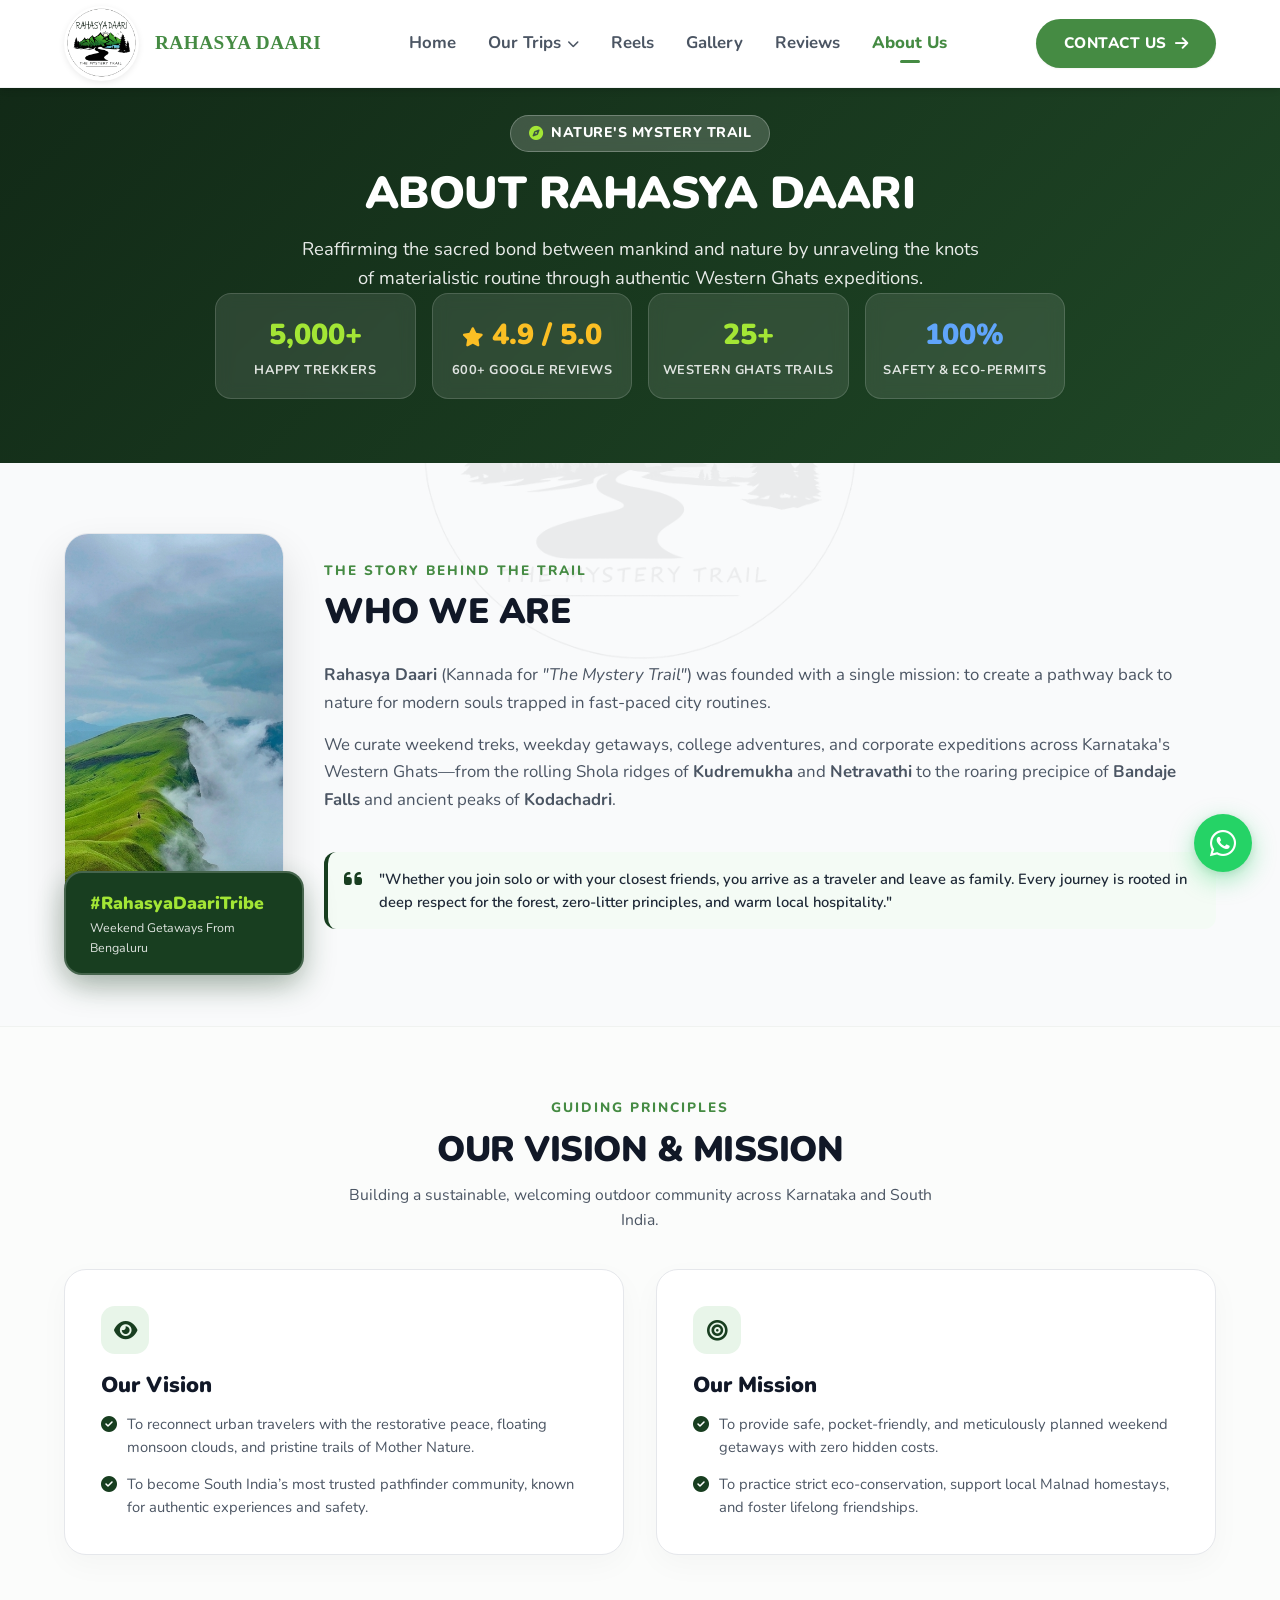
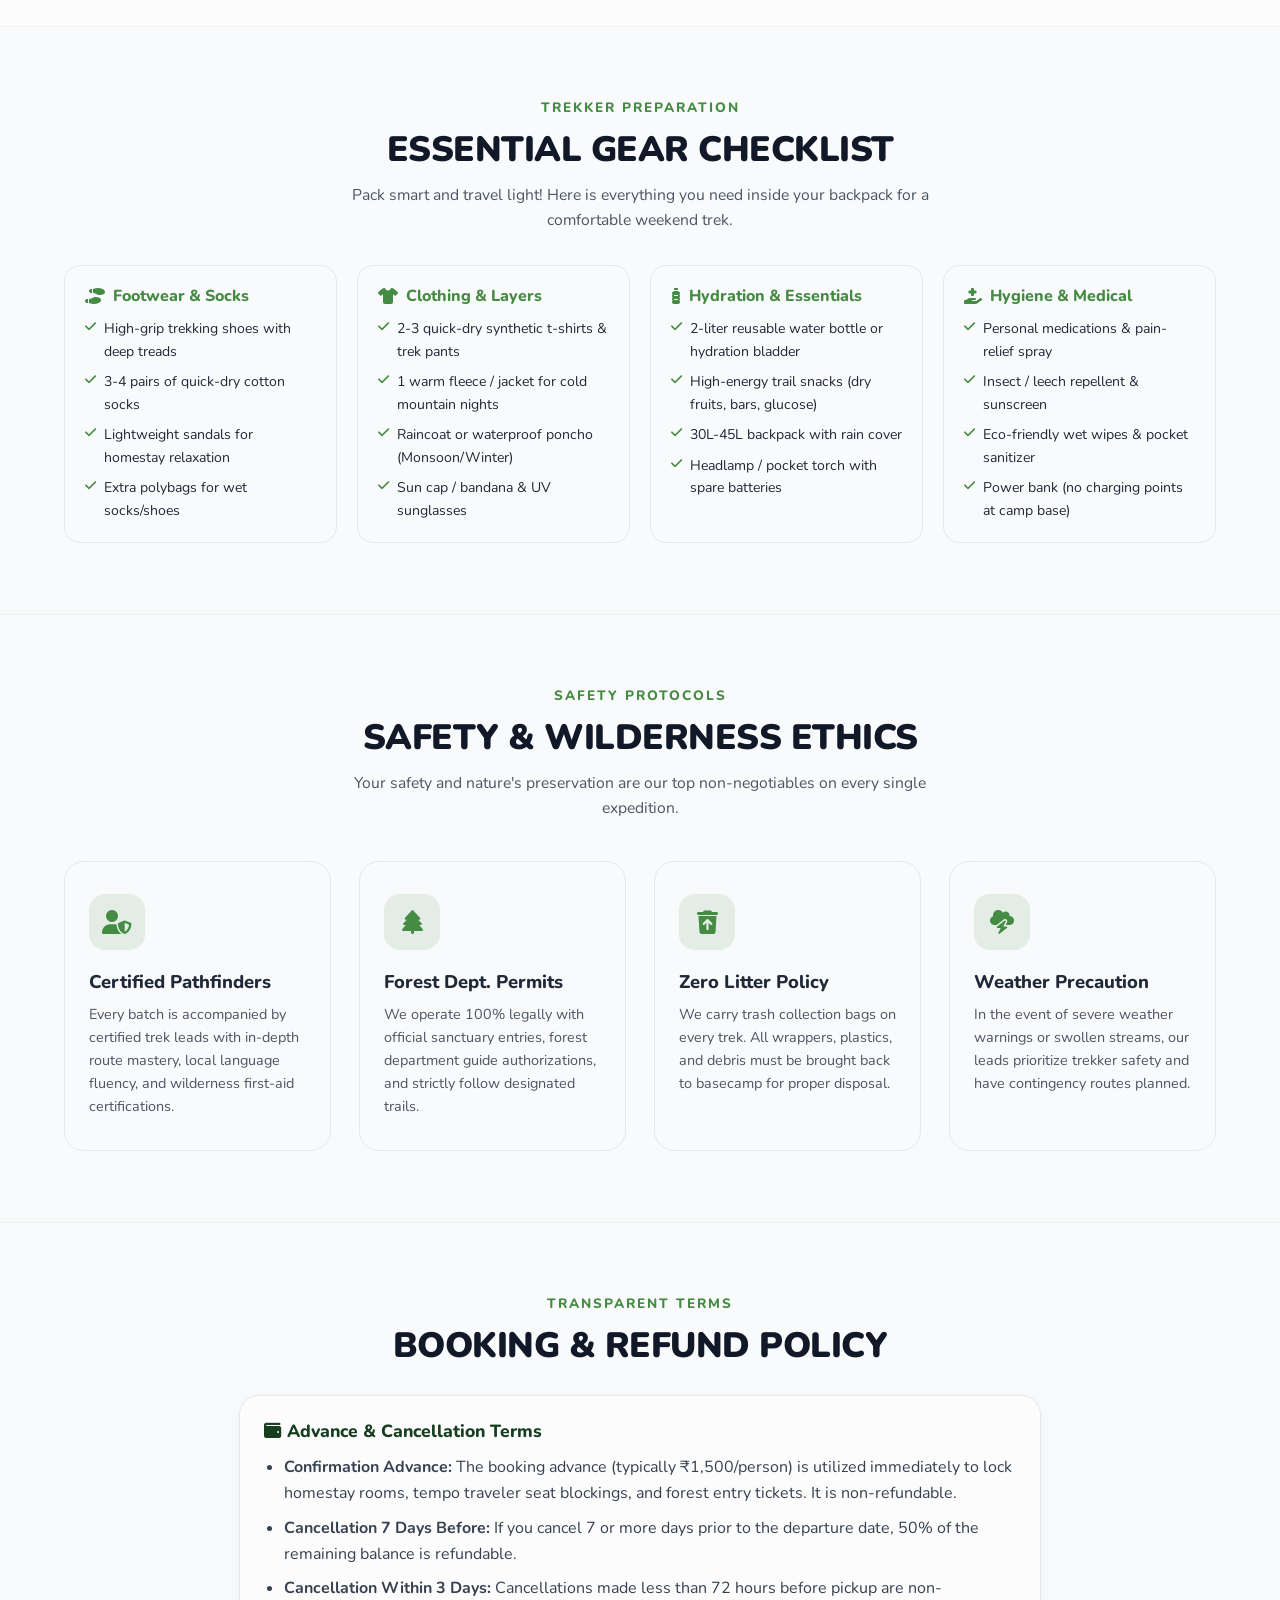
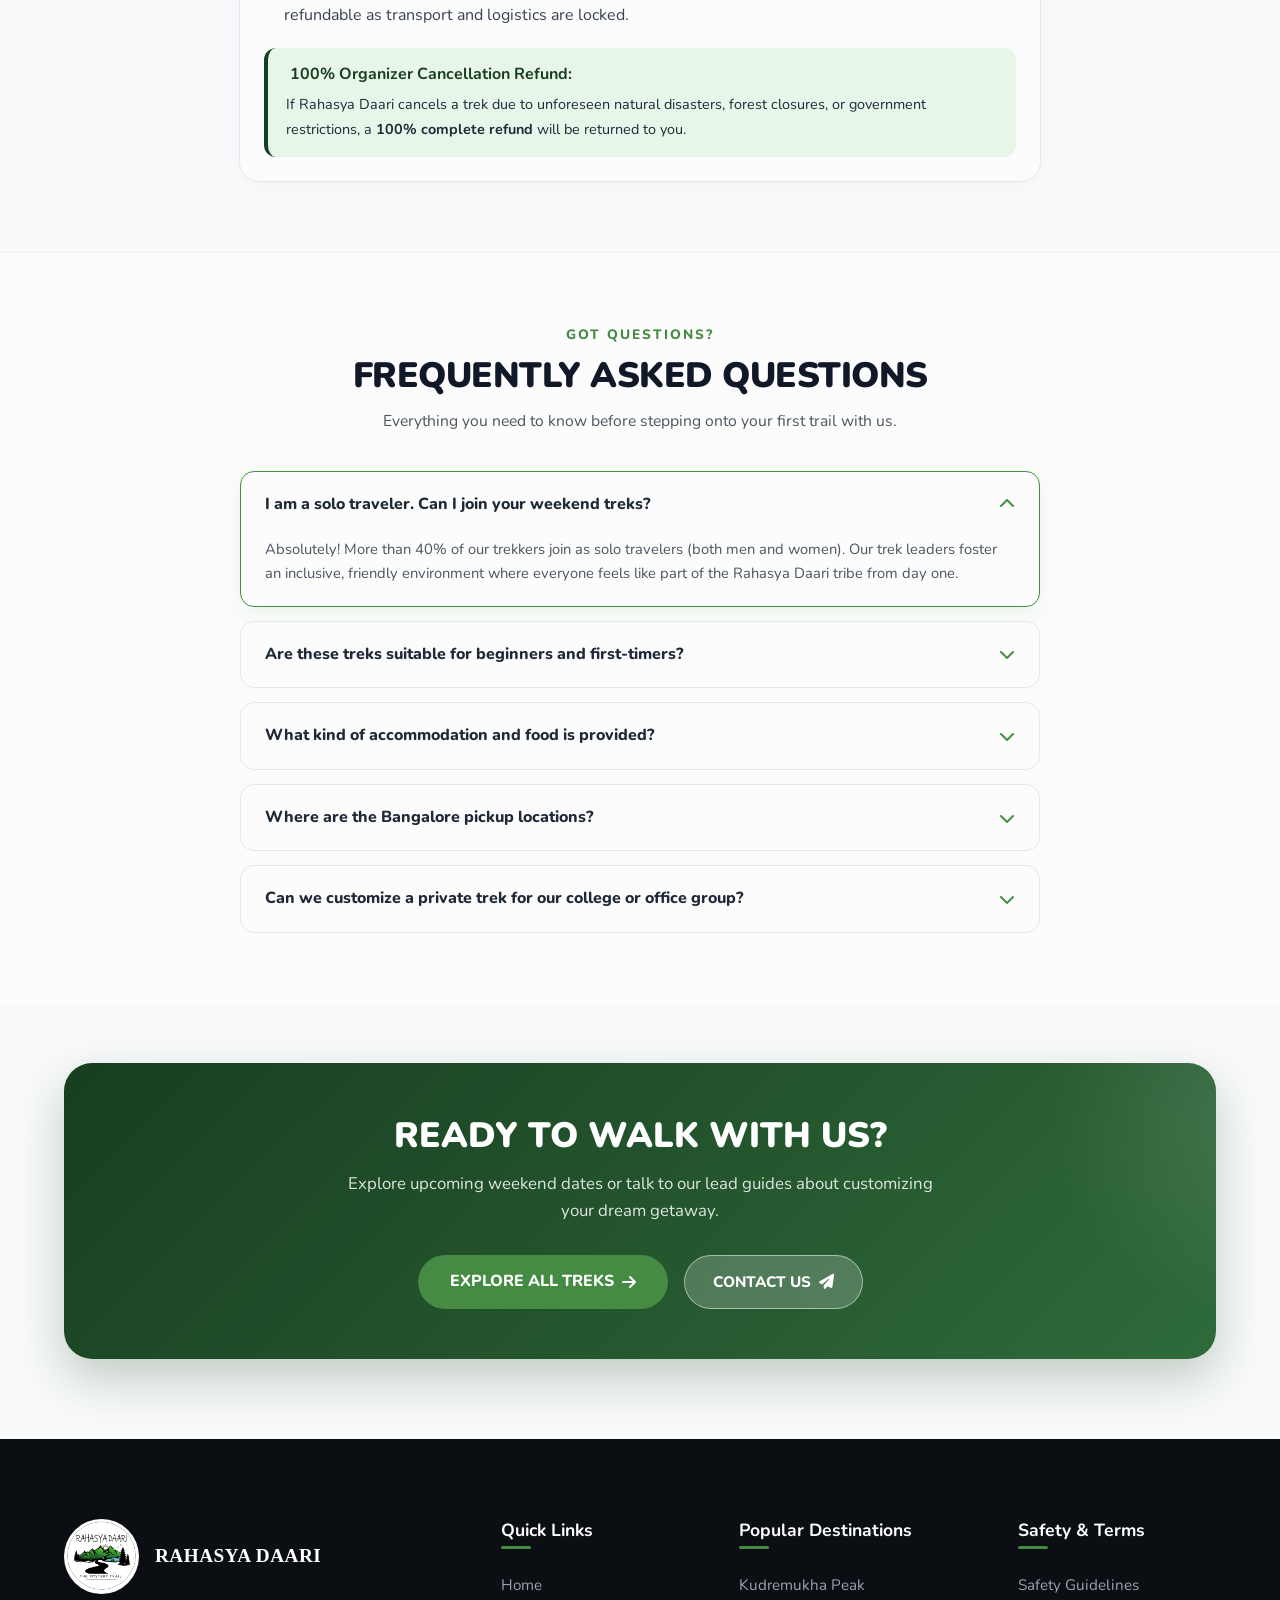
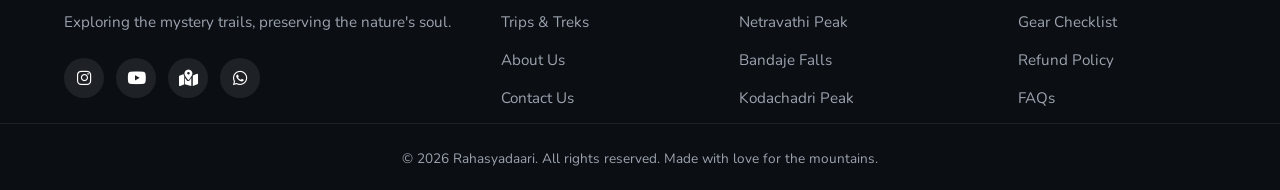
==== commit e231553d: "Updated website" ====
--- a/about.html
+++ b/about.html
@@ -15,7 +15,7 @@
     <!-- FontAwesome icons -->
     <link rel="stylesheet" href="https://cdnjs.cloudflare.com/ajax/libs/font-awesome/6.4.0/css/all.min.css">
     <!-- Custom stylesheet -->
-    <link rel="stylesheet" href="styles.css?v=40">
+    <link rel="stylesheet" href="styles.css?v=41">
 </head>
 
 <body>
--- a/styles.css
+++ b/styles.css
@@ -4829,4 +4829,522 @@
     }
 }
 
-
+/* ============================================================
+   TRIP CATALOG CATEGORY JUMP & BOOKING SELECTOR
+   ============================================================ */
+.trip-nav-section {
+    padding: 0 0 36px 0;
+    margin-top: -15px;
+    position: relative;
+    z-index: 10;
+}
+
+.trip-nav-card {
+    background: #ffffff;
+    border: 1px solid var(--border-color);
+    border-radius: 24px;
+    padding: 24px 32px;
+    box-shadow: 0 10px 30px rgba(0, 0, 0, 0.05);
+    display: flex;
+    flex-direction: column;
+    gap: 20px;
+}
+
+.trip-nav-header {
+    display: flex;
+    align-items: center;
+    justify-content: space-between;
+    flex-wrap: wrap;
+    gap: 12px;
+}
+
+.trip-nav-badge {
+    display: inline-flex;
+    align-items: center;
+    gap: 8px;
+    padding: 6px 14px;
+    background: rgba(46, 117, 89, 0.1);
+    color: var(--primary-green);
+    font-size: 0.8rem;
+    font-weight: 800;
+    text-transform: uppercase;
+    letter-spacing: 0.5px;
+    border-radius: 50px;
+}
+
+.trip-nav-title {
+    font-size: 1.25rem;
+    font-weight: 900;
+    color: var(--text-primary);
+    margin: 0;
+}
+
+/* Radio Group Pills */
+.trip-radio-group {
+    display: grid;
+    grid-template-columns: repeat(4, 1fr);
+    gap: 14px;
+}
+
+.trip-radio-pill {
+    position: relative;
+    display: flex;
+    align-items: center;
+    justify-content: center;
+    gap: 10px;
+    padding: 14px 18px;
+    background: var(--light-neutral);
+    border: 2px solid transparent;
+    border-radius: 16px;
+    cursor: pointer;
+    transition: all 0.25s cubic-bezier(0.4, 0, 0.2, 1);
+    user-select: none;
+    text-align: center;
+}
+
+.trip-radio-pill input[type="radio"] {
+    position: absolute;
+    opacity: 0;
+    pointer-events: none;
+}
+
+.trip-radio-pill .pill-icon {
+    font-size: 1.15rem;
+    color: var(--primary-green);
+    display: flex;
+    align-items: center;
+    transition: transform 0.25s ease;
+}
+
+.trip-radio-pill .pill-text {
+    font-size: 0.95rem;
+    font-weight: 800;
+    color: var(--text-primary);
+    transition: color 0.25s ease;
+}
+
+.trip-radio-pill:hover {
+    background: #ffffff;
+    border-color: rgba(46, 117, 89, 0.35);
+    transform: translateY(-2px);
+    box-shadow: 0 6px 16px rgba(46, 117, 89, 0.1);
+}
+
+.trip-radio-pill:hover .pill-icon {
+    transform: scale(1.15);
+}
+
+.trip-radio-pill.active {
+    background: var(--primary-green);
+    border-color: var(--primary-green);
+    box-shadow: 0 8px 20px rgba(46, 117, 89, 0.28);
+}
+
+.trip-radio-pill.active .pill-icon,
+.trip-radio-pill.active .pill-text {
+    color: #ffffff;
+}
+
+/* Dropdown Container */
+.trip-dropdown-wrapper {
+    display: none;
+    width: 100%;
+}
+
+.custom-select-container {
+    position: relative;
+    width: 100%;
+}
+
+.custom-select-container select {
+    width: 100%;
+    padding: 14px 44px 14px 18px;
+    font-size: 0.98rem;
+    font-weight: 700;
+    font-family: inherit;
+    color: var(--text-primary);
+    background: var(--light-neutral);
+    border: 2px solid var(--border-color);
+    border-radius: 14px;
+    cursor: pointer;
+    appearance: none;
+    -webkit-appearance: none;
+    outline: none;
+    transition: all 0.2s ease;
+}
+
+.custom-select-container select:focus {
+    border-color: var(--primary-green);
+    background: #ffffff;
+    box-shadow: 0 0 0 4px rgba(46, 117, 89, 0.15);
+}
+
+.select-chevron {
+    position: absolute;
+    right: 18px;
+    top: 50%;
+    transform: translateY(-50%);
+    color: var(--primary-green);
+    pointer-events: none;
+    font-size: 0.9rem;
+}
+
+@media (max-width: 992px) {
+    .trip-radio-group {
+        grid-template-columns: repeat(2, 1fr);
+    }
+}
+
+@media (max-width: 640px) {
+    .trip-radio-group {
+        display: none;
+    }
+    .trip-dropdown-wrapper {
+        display: block;
+    }
+    .trip-nav-card {
+        padding: 18px 20px;
+    }
+}
+
+/* ============================================================
+   MASTER RESPONSIVE ENGINE (DESKTOP & ALL MOBILE SIZES)
+   ============================================================ */
+
+/* 1. Large Screen & Desktop Optimizations (min-width: 1200px) */
+@media (min-width: 1200px) {
+    .container {
+        max-width: 1200px;
+        margin: 0 auto;
+        padding: 0 24px;
+    }
+    .grid-2-col-details {
+        grid-template-columns: 1.7fr 1fr;
+        gap: 40px;
+    }
+}
+
+/* 2. Tablet & Medium Screens (max-width: 1024px) */
+@media (max-width: 1024px) {
+    .container {
+        padding: 0 20px;
+    }
+    
+    .grid-2-col-details {
+        grid-template-columns: 1.4fr 1fr;
+        gap: 28px;
+    }
+    
+    .details-main-info {
+        padding-right: 24px;
+    }
+    
+    .highlights-grid {
+        grid-template-columns: repeat(2, 1fr);
+        gap: 10px 16px;
+    }
+    
+    .carousel-viewport {
+        overflow-x: auto;
+        -webkit-overflow-scrolling: touch;
+        scroll-snap-type: x mandatory;
+    }
+}
+
+/* 3. Small Tablets & Landscape Mobile (max-width: 992px) */
+@media (max-width: 992px) {
+    .grid-2-col-details {
+        grid-template-columns: 1fr !important;
+        gap: 36px !important;
+    }
+    
+    .details-main-info {
+        padding-right: 0 !important;
+        border-right: none !important;
+        border-bottom: 1px solid var(--border-color);
+        padding-bottom: 32px;
+    }
+    
+    .details-sidebar-info {
+        width: 100%;
+        max-width: 650px;
+        margin: 0 auto;
+    }
+    
+    .details-left-book-card {
+        padding: 16px 20px !important;
+    }
+}
+
+/* 4. Standard Mobile Screens (max-width: 768px) */
+@media (max-width: 768px) {
+    /* Global Container */
+    .container {
+        padding: 0 16px;
+    }
+    
+    /* Navigation Bar */
+    .header-container {
+        padding: 12px 16px;
+    }
+    
+    .logo-img {
+        height: 38px;
+        width: auto;
+    }
+    
+    .logo-text-full {
+        font-size: 1.15rem;
+    }
+
+    /* Page Hero Banner */
+    .page-hero-banner {
+        padding: 85px 0 24px !important;
+    }
+    
+    .page-hero-title {
+        font-size: 1.65rem !important;
+        line-height: 1.25 !important;
+    }
+    
+    .page-hero-subtitle {
+        font-size: 0.92rem !important;
+        line-height: 1.5 !important;
+    }
+
+    /* Details Hero */
+    .details-page-content {
+        padding-top: 75px !important;
+    }
+    
+    .details-hero-container {
+        border-radius: 18px !important;
+        min-height: 280px;
+        aspect-ratio: auto;
+        height: 340px !important;
+    }
+    
+    .details-hero-content-wrapper {
+        padding: 20px !important;
+    }
+    
+    .details-trek-title {
+        font-size: 1.85rem !important;
+        line-height: 1.2 !important;
+    }
+    
+    .details-trek-location {
+        font-size: 0.95rem !important;
+    }
+    
+    .btn-back-home {
+        padding: 8px 16px !important;
+        font-size: 0.85rem !important;
+    }
+
+    /* Details Main Section */
+    .details-left-book-card {
+        flex-direction: column !important;
+        align-items: stretch !important;
+        text-align: center !important;
+        padding: 18px 16px !important;
+        gap: 14px !important;
+    }
+    
+    .details-left-book-card .btn-book-now {
+        width: 100% !important;
+    }
+
+    /* Highlights Grid */
+    .highlights-grid {
+        grid-template-columns: 1fr !important;
+        gap: 10px !important;
+        padding: 16px !important;
+    }
+    
+    .highlight-item {
+        font-size: 0.9rem !important;
+    }
+
+    /* Itinerary Timeline */
+    .itinerary-timeline {
+        padding-left: 20px !important;
+    }
+    
+    .itinerary-step-title {
+        font-size: 1.05rem !important;
+        line-height: 1.35 !important;
+    }
+    
+    .itinerary-step-desc {
+        font-size: 0.9rem !important;
+        line-height: 1.55 !important;
+    }
+
+    /* Sidebar Cards */
+    .quick-stats-card,
+    .includes-card {
+        padding: 18px 16px !important;
+        border-radius: 16px !important;
+    }
+    
+    .stat-row span,
+    .stat-row strong {
+        font-size: 0.88rem !important;
+    }
+
+    /* Booking Wizard Modal */
+    .modal-content {
+        margin: 12px !important;
+        max-height: 94vh !important;
+        border-radius: 20px !important;
+    }
+    
+    .modal-body {
+        padding: 24px 18px !important;
+    }
+    
+    .wizard-header {
+        padding: 20px 18px 14px 18px !important;
+    }
+    
+    .wizard-header h3 {
+        font-size: 1.25rem !important;
+    }
+    
+    .wizard-progress {
+        gap: 6px !important;
+    }
+    
+    .progress-step {
+        width: 32px !important;
+        height: 32px !important;
+        font-size: 0.85rem !important;
+    }
+    
+    .form-group.grid {
+        grid-template-columns: 1fr !important;
+        gap: 12px !important;
+    }
+}
+
+/* 5. Compact Mobile Screens (max-width: 480px) */
+@media (max-width: 480px) {
+    .container {
+        padding: 0 14px;
+    }
+
+    /* Typography Scaling */
+    h1, .page-hero-title {
+        font-size: 1.45rem !important;
+    }
+    
+    h2, .section-title {
+        font-size: 1.35rem !important;
+    }
+    
+    h3, .info-heading {
+        font-size: 1.15rem !important;
+    }
+
+    /* Details Hero for Compact Mobile */
+    .details-hero-container {
+        height: 290px !important;
+        border-radius: 14px !important;
+    }
+    
+    .details-hero-content-wrapper {
+        padding: 14px !important;
+    }
+    
+    .details-trek-title {
+        font-size: 1.55rem !important;
+    }
+    
+    .details-trek-location {
+        font-size: 0.85rem !important;
+    }
+    
+    .details-trek-description {
+        font-size: 0.92rem !important;
+        line-height: 1.6 !important;
+    }
+
+    /* Category Nav on Compact Mobile */
+    .trip-nav-card {
+        padding: 14px 16px !important;
+        border-radius: 16px !important;
+    }
+    
+    .trip-nav-title {
+        font-size: 1.05rem !important;
+    }
+    
+    .custom-select-container select {
+        padding: 12px 38px 12px 14px !important;
+        font-size: 0.88rem !important;
+        border-radius: 12px !important;
+    }
+
+    /* Buttons */
+    .btn {
+        padding: 10px 18px !important;
+        font-size: 0.85rem !important;
+    }
+    
+    .btn-book-now {
+        padding: 12px 20px !important;
+        font-size: 0.9rem !important;
+    }
+
+    /* Booking Wizard Steps */
+    .wizard-actions {
+        flex-direction: column-reverse !important;
+        gap: 10px !important;
+    }
+    
+    .wizard-actions button {
+        width: 100% !important;
+    }
+    
+    .upi-qr-card {
+        padding: 14px !important;
+    }
+    
+    .upi-qr-image {
+        width: 170px !important;
+        height: 170px !important;
+    }
+}
+
+/* 6. Extra Small Screens (max-width: 360px - e.g. iPhone SE, Fold) */
+@media (max-width: 360px) {
+    .container {
+        padding: 0 10px;
+    }
+    
+    .page-hero-title {
+        font-size: 1.3rem !important;
+    }
+    
+    .details-trek-title {
+        font-size: 1.35rem !important;
+    }
+    
+    .details-hero-container {
+        height: 260px !important;
+    }
+    
+    .badge {
+        font-size: 0.65rem !important;
+        padding: 4px 8px !important;
+    }
+    
+    .stat-row {
+        flex-direction: column !important;
+        align-items: flex-start !important;
+        gap: 2px !important;
+    }
+}
+
+
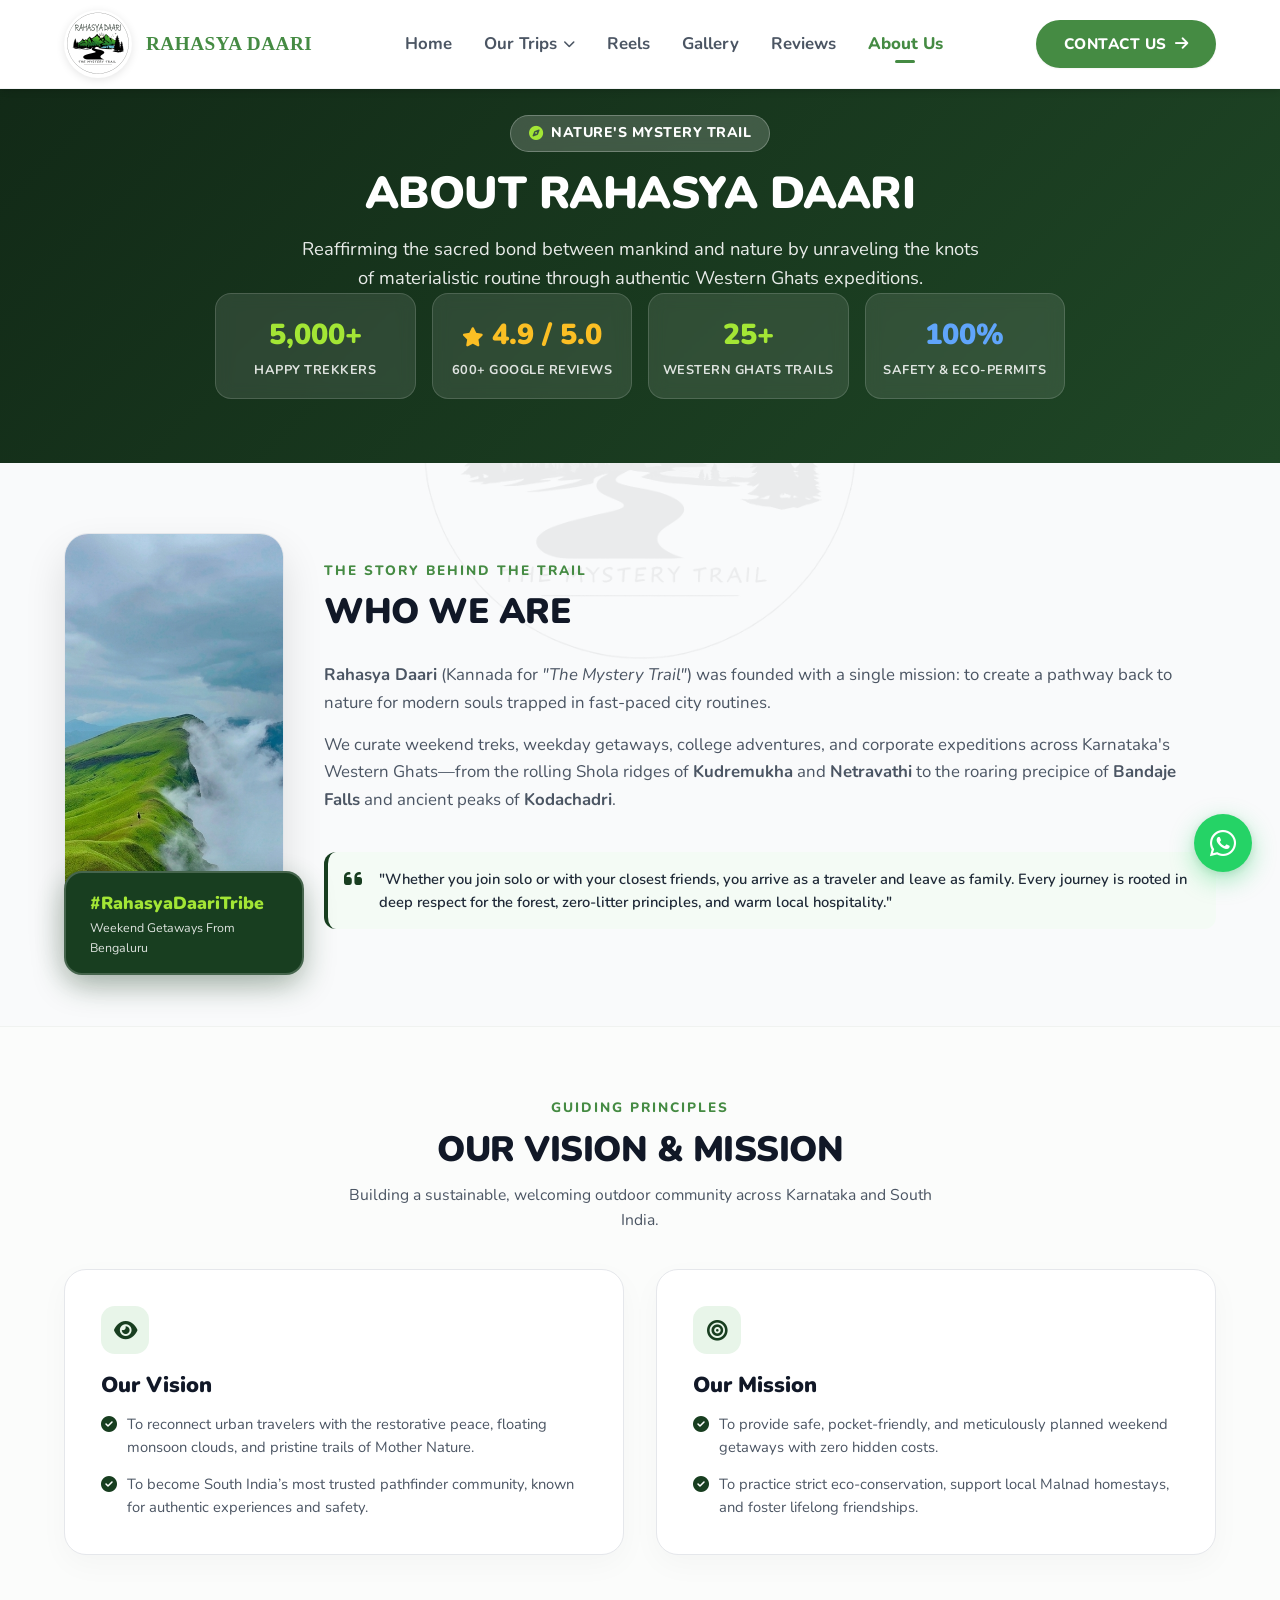
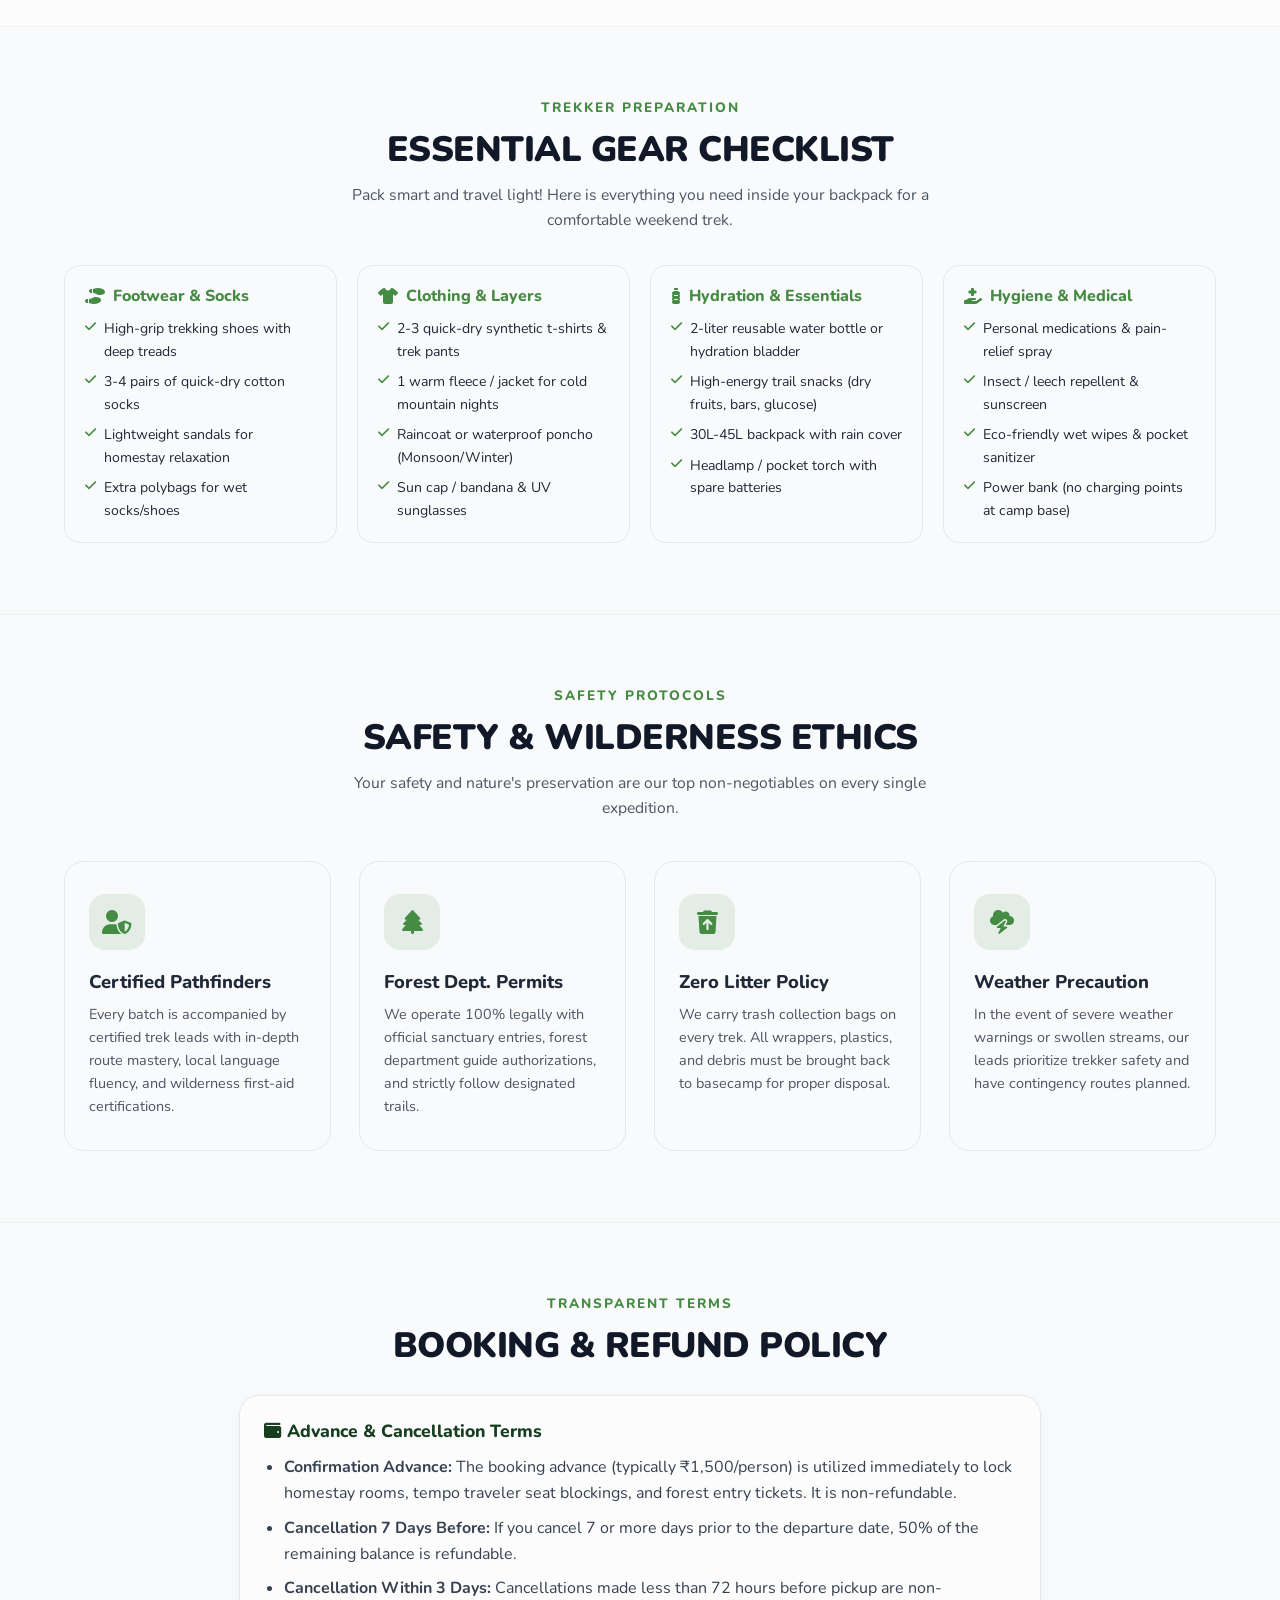
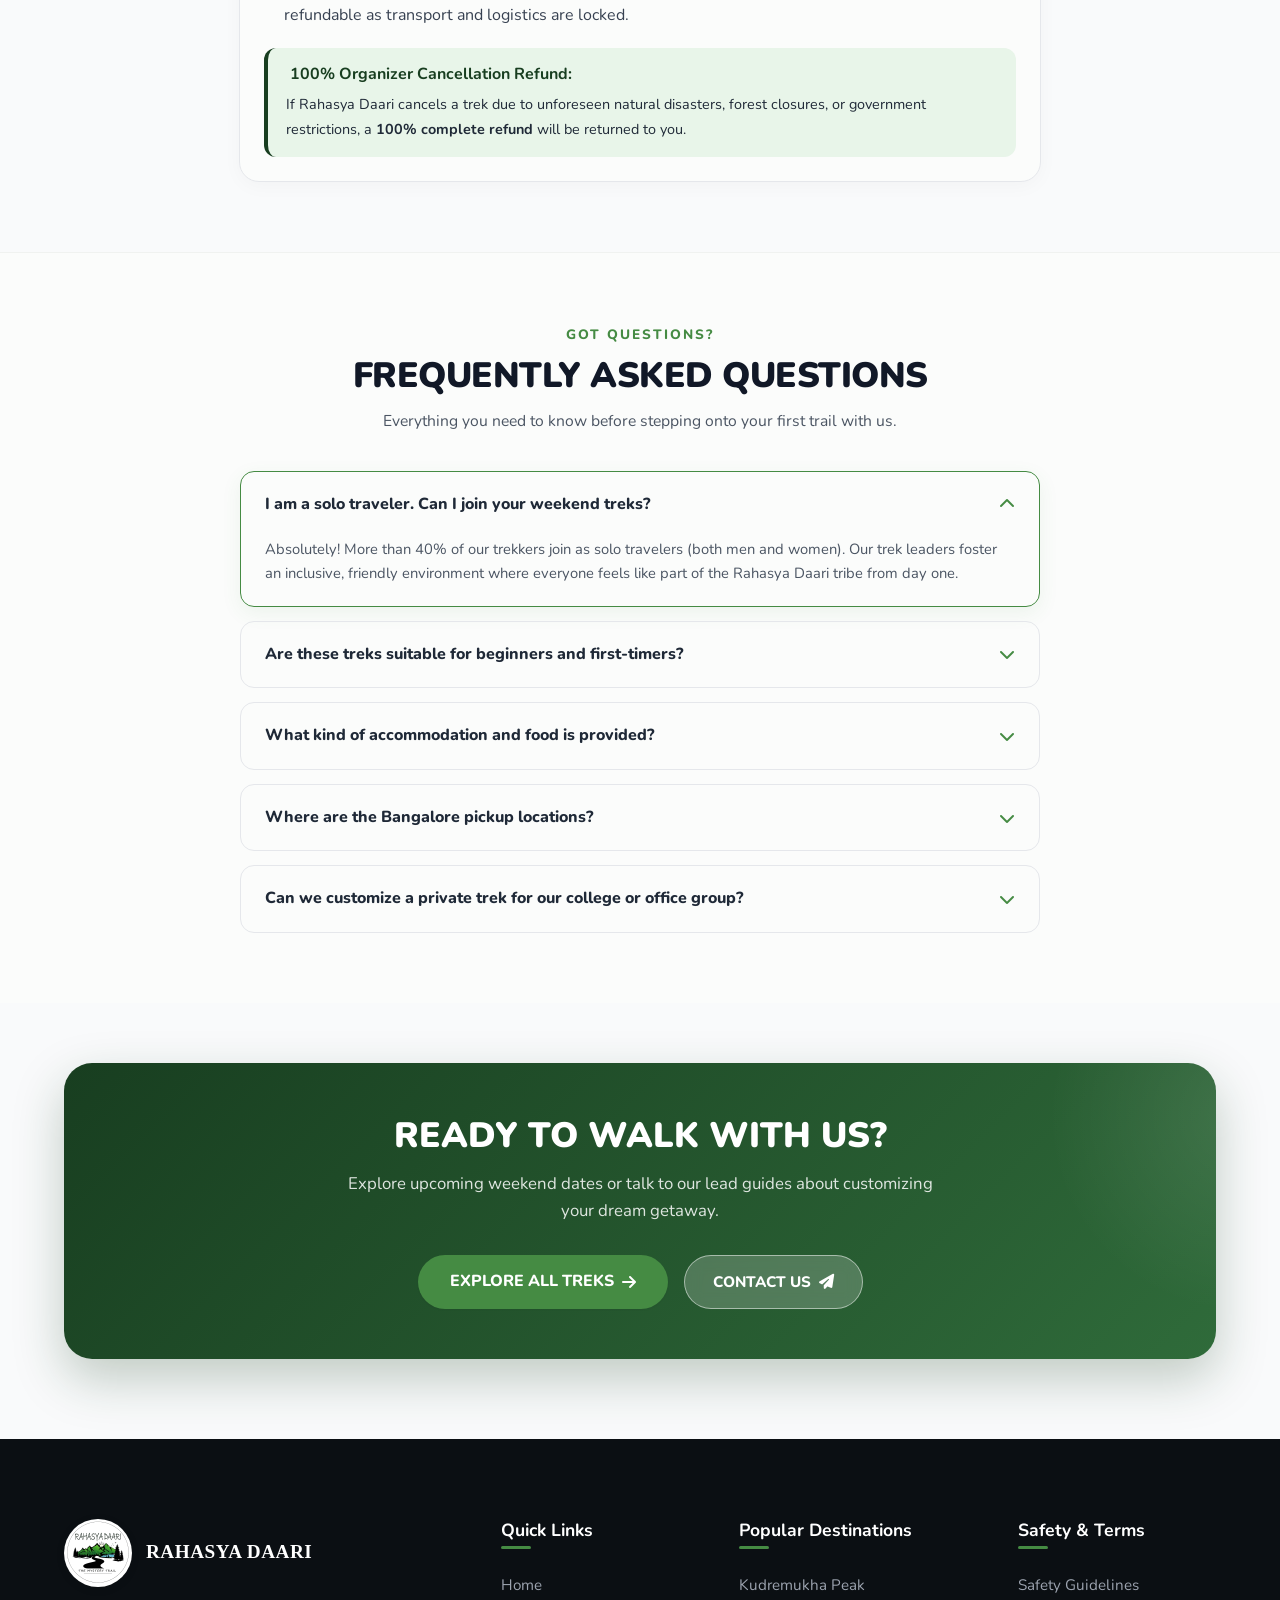
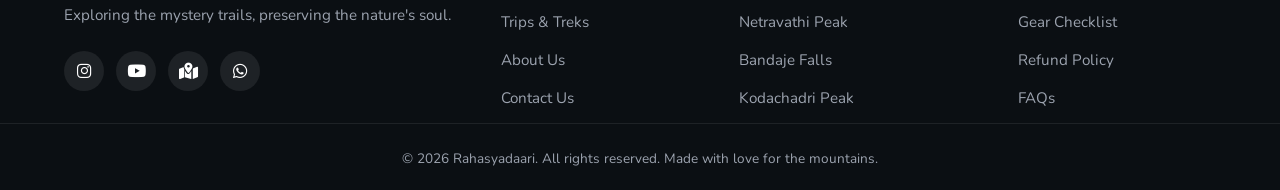
==== commit 728cd10d: "Updated website" ====
--- a/about.html
+++ b/about.html
@@ -15,7 +15,7 @@
     <!-- FontAwesome icons -->
     <link rel="stylesheet" href="https://cdnjs.cloudflare.com/ajax/libs/font-awesome/6.4.0/css/all.min.css">
     <!-- Custom stylesheet -->
-    <link rel="stylesheet" href="styles.css?v=41">
+    <link rel="stylesheet" href="styles.css?v=45">
 </head>
 
 <body>
--- a/styles.css
+++ b/styles.css
@@ -10,6 +10,7 @@
     --text-primary: #1F2937;         /* Charcoal dark */
     --text-secondary: #4B5563;       /* Medium gray */
     --font-main: 'Nunito', sans-serif;
+    --font-handwriting: 'Bradley Hand ITC', 'Bradley Hand', 'Segoe Print', 'Comic Sans MS', cursive;
     
     /* Box Shadows */
     --shadow-sm: 0 1px 2px 0 rgba(0, 0, 0, 0.05);
@@ -256,7 +257,7 @@
 .header-container {
     max-width: 1200px;
     margin: 0 auto;
-    padding: 6px 24px;
+    padding: 10px 24px;
     display: flex;
     align-items: center;
     justify-content: space-between;
@@ -267,19 +268,21 @@
 .logo-wrapper {
     display: flex;
     align-items: center;
-    gap: 16px;
+    gap: 14px;
     text-decoration: none;
     color: var(--text-primary);
 }
 
 .logo-img {
-    width: 75px;
-    height: 75px;
+    width: 68px;
+    height: 68px;
     object-fit: contain;
     border-radius: 50%;
     background-color: #ffffff;
-    box-shadow: 0 2px 6px rgba(0, 0, 0, 0.08);
+    box-shadow: 0 2px 8px rgba(0, 0, 0, 0.1);
     padding: 2px;
+    display: block;
+    flex-shrink: 0;
     transition: all 0.4s cubic-bezier(0.4, 0, 0.2, 1);
 }
 
@@ -303,6 +306,8 @@
     text-transform: uppercase;
     letter-spacing: 0.5px;
     color: var(--primary-green);
+    white-space: nowrap;
+    display: inline-block;
     transition: all 0.4s ease;
 }
 
@@ -312,6 +317,7 @@
 
 .logo-text-full {
     display: inline;
+    white-space: nowrap;
 }
 
 .footer .logo-text-short {
@@ -345,9 +351,12 @@
 .btn-contact-top {
     display: inline-flex;
     align-items: center;
+    justify-content: center;
     gap: 8px;
     font-weight: 800;
     letter-spacing: 0.5px;
+    white-space: nowrap;
+    flex-shrink: 0;
 }
 
 .btn-contact-top.active-page {
@@ -4830,6 +4839,52 @@
 }
 
 /* ============================================================
+   PAGE HERO TOP NAV & BACK TO HOME ARROW
+   ============================================================ */
+.page-hero-top-nav {
+    display: flex;
+    align-items: center;
+    gap: 12px;
+    margin-bottom: 14px;
+    flex-wrap: wrap;
+}
+
+.hero-back-arrow {
+    display: inline-flex;
+    align-items: center;
+    justify-content: center;
+    gap: 8px;
+    padding: 7px 18px;
+    border-radius: 50px;
+    background-color: #ffffff;
+    color: var(--primary-green);
+    border: 1.5px solid rgba(69, 139, 67, 0.25);
+    box-shadow: 0 2px 10px rgba(0, 0, 0, 0.06);
+    font-size: 0.88rem;
+    font-weight: 800;
+    text-decoration: none;
+    cursor: pointer;
+    transition: all 0.25s cubic-bezier(0.4, 0, 0.2, 1);
+}
+
+.hero-back-arrow i {
+    font-size: 0.95rem;
+    transition: transform 0.25s ease;
+}
+
+.hero-back-arrow:hover {
+    background-color: var(--primary-green);
+    color: #ffffff;
+    border-color: var(--primary-green);
+    transform: translateX(-4px);
+    box-shadow: 0 6px 16px rgba(69, 139, 67, 0.35);
+}
+
+.hero-back-arrow:hover i {
+    transform: translateX(-2px);
+}
+
+/* ============================================================
    TRIP CATALOG CATEGORY JUMP & BOOKING SELECTOR
    ============================================================ */
 .trip-nav-section {
@@ -5080,26 +5135,96 @@
 @media (max-width: 768px) {
     /* Global Container */
     .container {
-        padding: 0 16px;
-    }
-    
-    /* Navigation Bar */
+        padding: 0 14px;
+    }
+    
+    /* Navigation Bar - Increased Height & Prominent Logo */
     .header-container {
-        padding: 12px 16px;
-    }
-    
+        padding: 10px 14px !important;
+        gap: 10px !important;
+    }
+
+    .logo-wrapper {
+        gap: 10px !important;
+        flex-shrink: 0 !important;
+        min-width: 0 !important;
+    }
+
     .logo-img {
-        height: 38px;
-        width: auto;
-    }
-    
+        width: 54px !important;
+        height: 54px !important;
+        box-shadow: 0 2px 8px rgba(0, 0, 0, 0.12) !important;
+        flex-shrink: 0 !important;
+        display: block !important;
+    }
+
+    .logo-text {
+        font-size: 1.25rem !important;
+        white-space: nowrap !important;
+        line-height: 1 !important;
+    }
+
     .logo-text-full {
-        font-size: 1.15rem;
+        white-space: nowrap !important;
+    }
+
+    .nav-actions {
+        display: flex !important;
+        align-items: center !important;
+        gap: 8px !important;
+        flex-shrink: 0 !important;
+    }
+
+    .btn-contact-top {
+        padding: 8px 14px !important;
+        font-size: 0.78rem !important;
+        letter-spacing: 0.3px !important;
+        border-radius: 50px !important;
+        white-space: nowrap !important;
+        flex-shrink: 0 !important;
+        gap: 4px !important;
+    }
+
+    .btn-contact-top i {
+        font-size: 0.7rem !important;
+    }
+
+    .mobile-nav-toggle {
+        font-size: 1.55rem !important;
+        padding: 4px !important;
+        flex-shrink: 0 !important;
+    }
+
+    /* Hero Section on Mobile - Adjusted for Header */
+    .hero-section {
+        padding: 92px 12px 16px 12px !important;
+    }
+
+    .hero-container {
+        height: 430px !important;
+        border-radius: 20px !important;
+    }
+
+    .hero-content {
+        padding: 0 16px !important;
+    }
+
+    .hero-title {
+        font-size: 1.85rem !important;
+        line-height: 1.2 !important;
+        letter-spacing: 0.5px !important;
+        margin-bottom: 6px !important;
+    }
+
+    .hero-subtitle {
+        font-size: 1.25rem !important;
+        line-height: 1.2 !important;
+        margin-bottom: 16px !important;
     }
 
     /* Page Hero Banner */
     .page-hero-banner {
-        padding: 85px 0 24px !important;
+        padding: 95px 0 24px !important;
     }
     
     .page-hero-title {
@@ -5114,7 +5239,7 @@
 
     /* Details Hero */
     .details-page-content {
-        padding-top: 75px !important;
+        padding-top: 86px !important;
     }
     
     .details-hero-container {
@@ -5231,7 +5356,52 @@
 /* 5. Compact Mobile Screens (max-width: 480px) */
 @media (max-width: 480px) {
     .container {
-        padding: 0 14px;
+        padding: 0 12px;
+    }
+
+    .header-container {
+        padding: 8px 10px !important;
+        gap: 8px !important;
+    }
+
+    .logo-wrapper {
+        gap: 8px !important;
+    }
+
+    .logo-img {
+        width: 48px !important;
+        height: 48px !important;
+        display: block !important;
+    }
+
+    .logo-text {
+        font-size: 1.15rem !important;
+        white-space: nowrap !important;
+    }
+
+    .btn-contact-top {
+        padding: 7px 11px !important;
+        font-size: 0.74rem !important;
+        white-space: nowrap !important;
+    }
+
+    .hero-section {
+        padding: 86px 10px 14px 10px !important;
+    }
+
+    .hero-container {
+        height: 380px !important;
+        border-radius: 16px !important;
+    }
+
+    .hero-title {
+        font-size: 1.6rem !important;
+        line-height: 1.2 !important;
+    }
+
+    .hero-subtitle {
+        font-size: 1.15rem !important;
+        line-height: 1.2 !important;
     }
 
     /* Typography Scaling */
@@ -5320,11 +5490,38 @@
 /* 6. Extra Small Screens (max-width: 360px - e.g. iPhone SE, Fold) */
 @media (max-width: 360px) {
     .container {
-        padding: 0 10px;
+        padding: 0 8px;
+    }
+
+    .header-container {
+        padding: 6px 8px !important;
+        gap: 6px !important;
+    }
+
+    .logo-img {
+        width: 42px !important;
+        height: 42px !important;
+    }
+
+    .logo-text {
+        font-size: 1.02rem !important;
+    }
+
+    .btn-contact-top {
+        padding: 6px 9px !important;
+        font-size: 0.7rem !important;
     }
     
     .page-hero-title {
         font-size: 1.3rem !important;
+    }
+
+    .hero-title {
+        font-size: 1.4rem !important;
+    }
+
+    .hero-subtitle {
+        font-size: 1rem !important;
     }
     
     .details-trek-title {
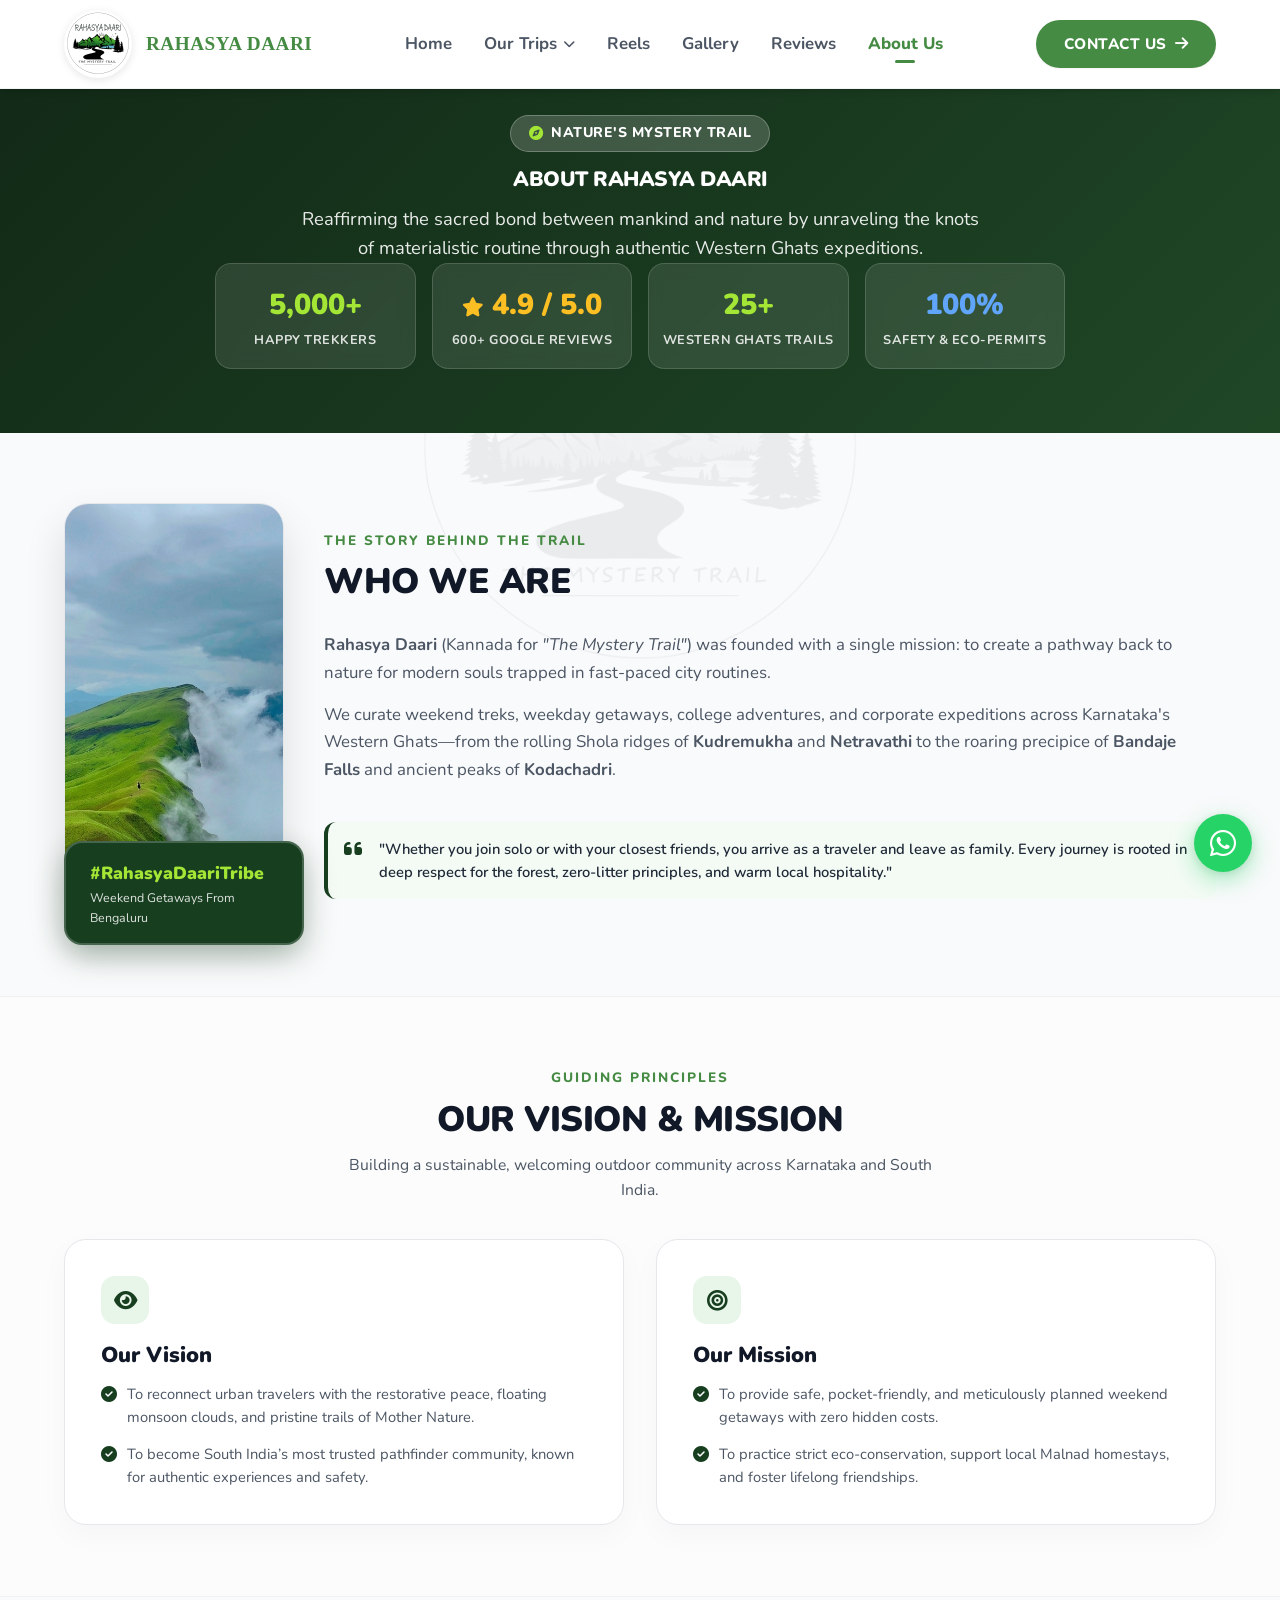
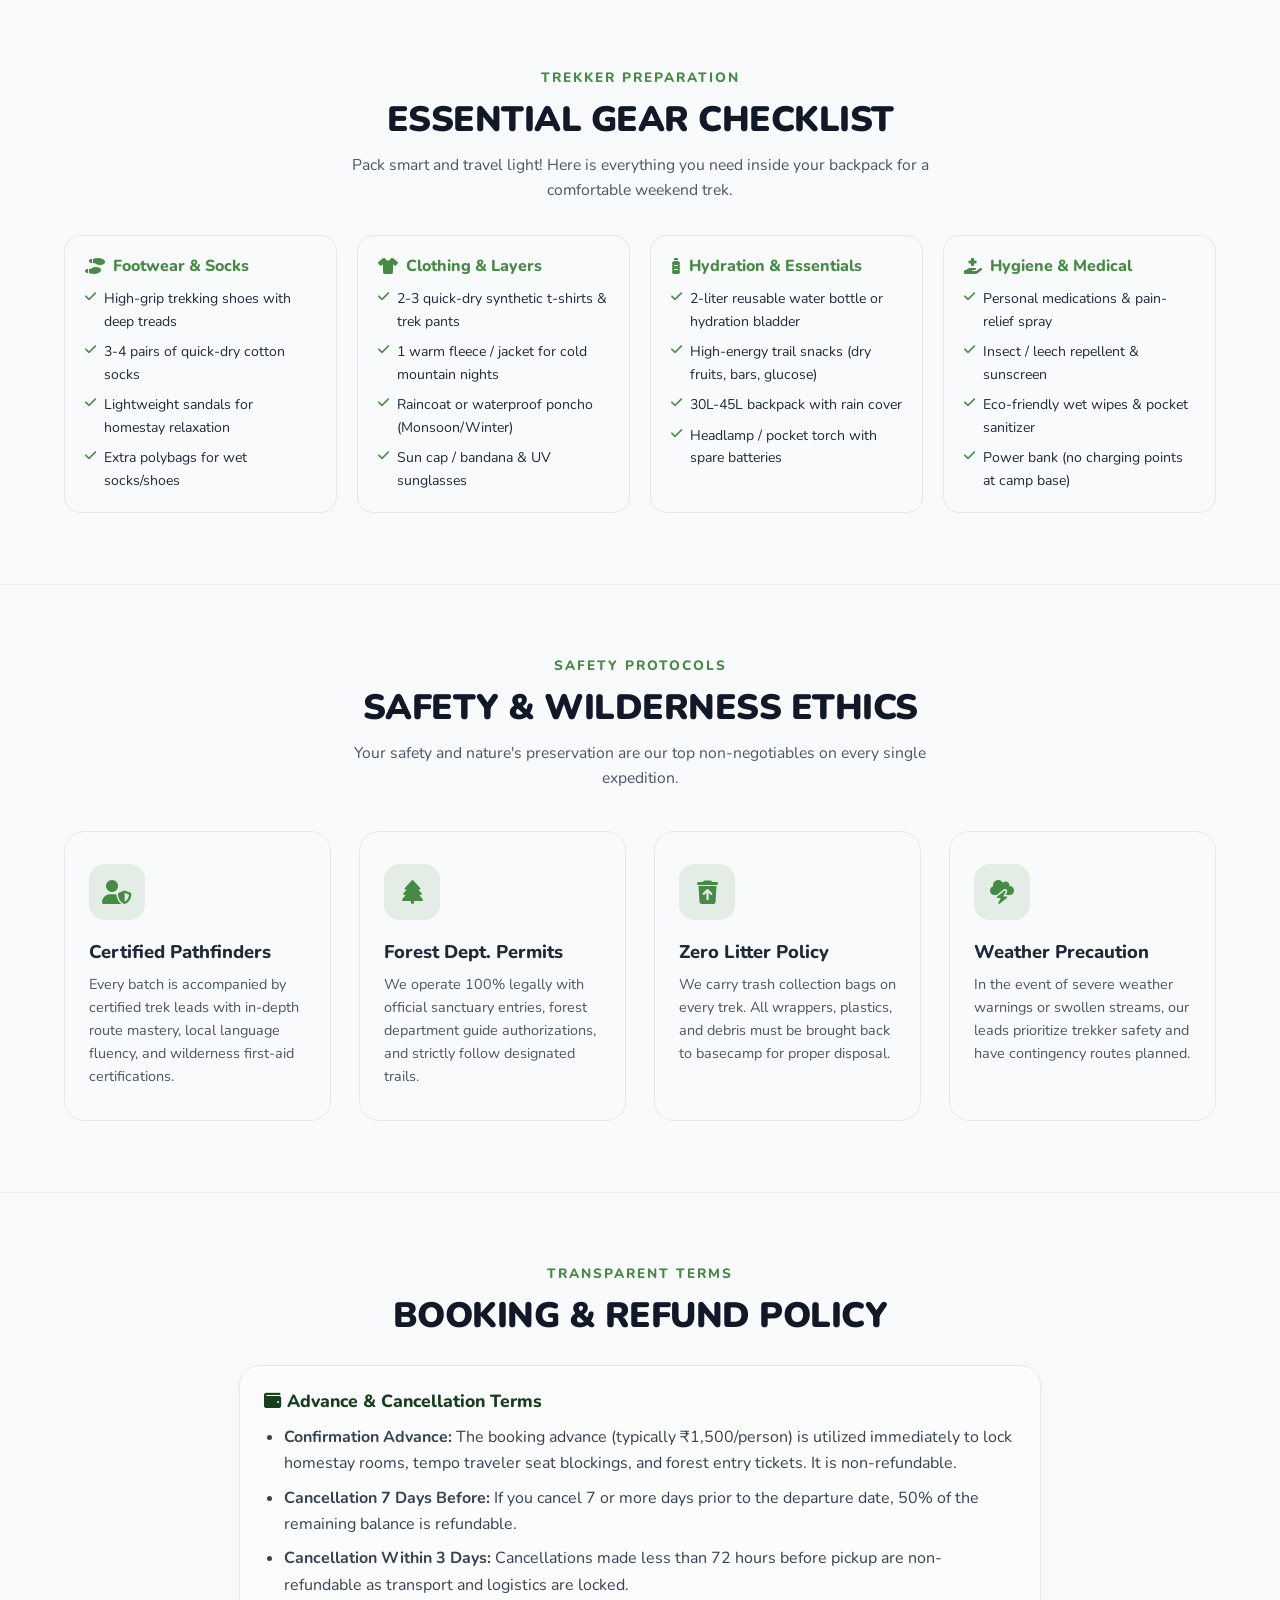
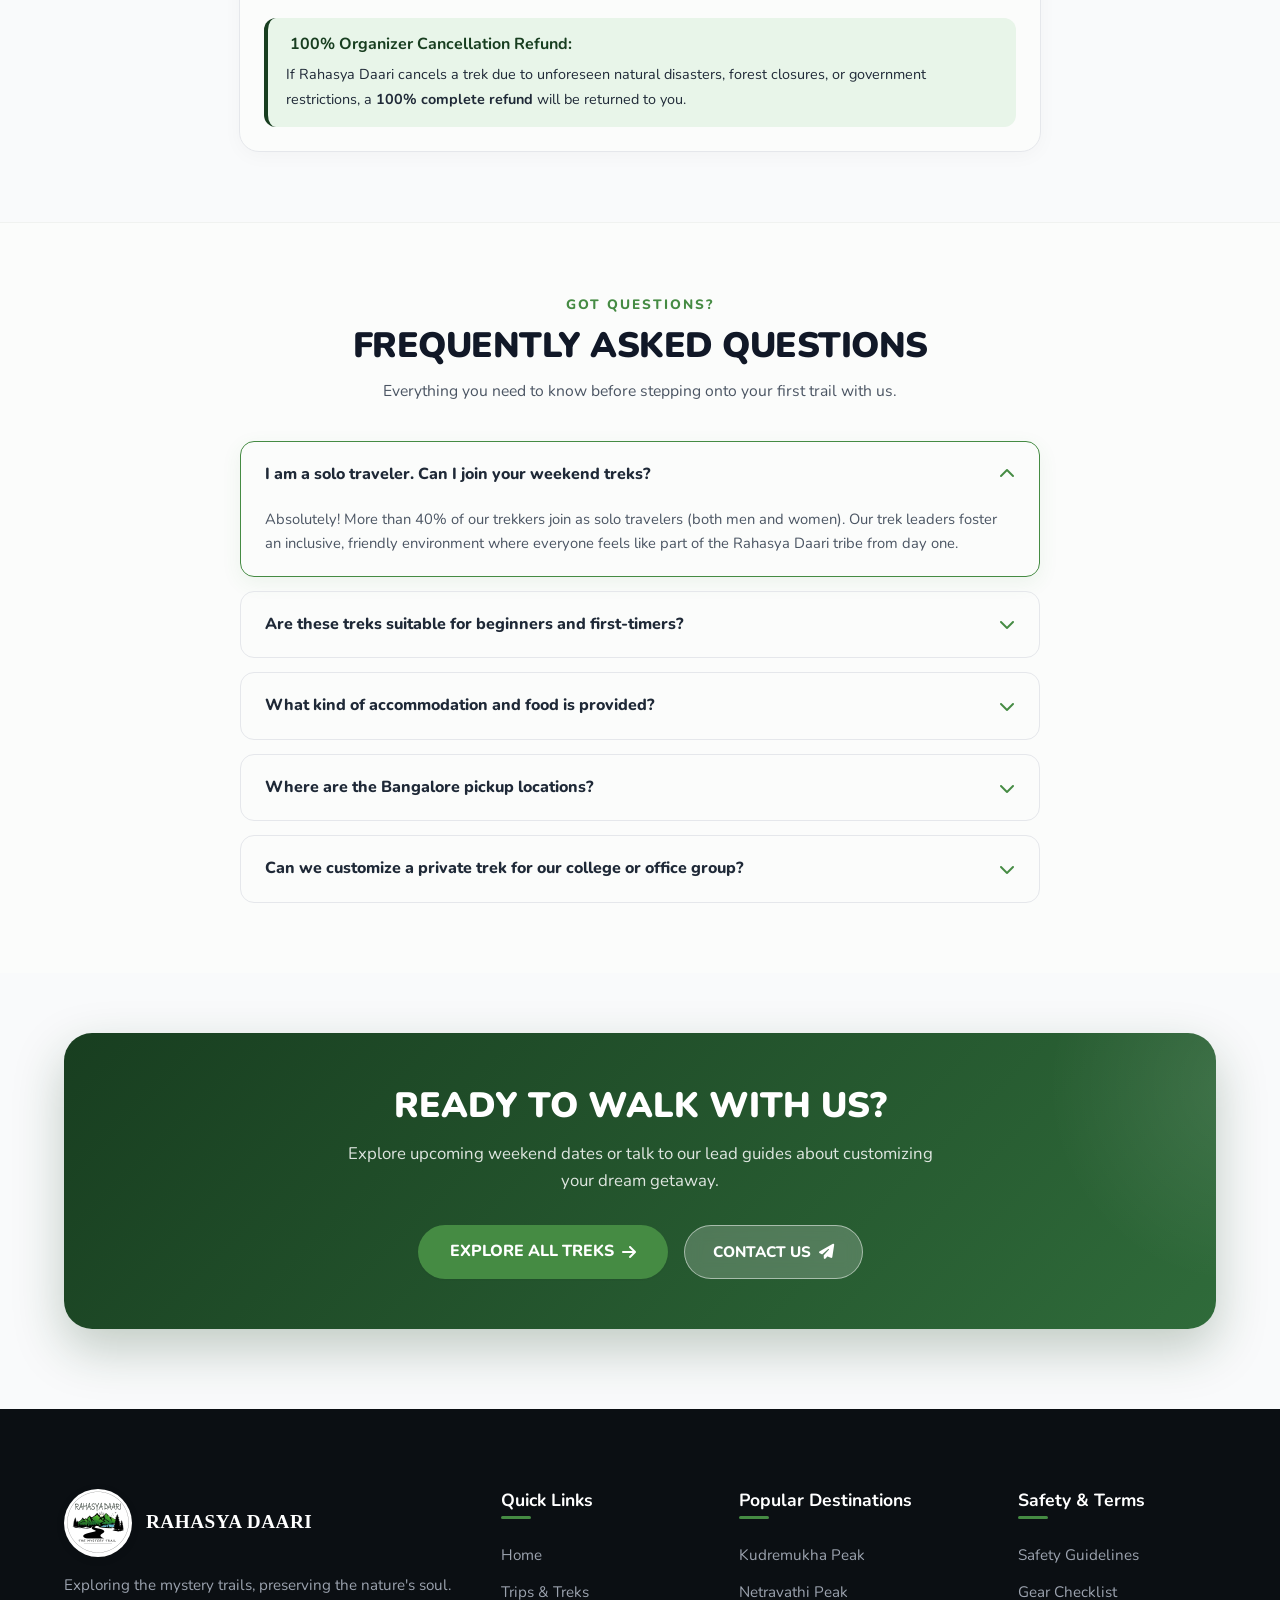
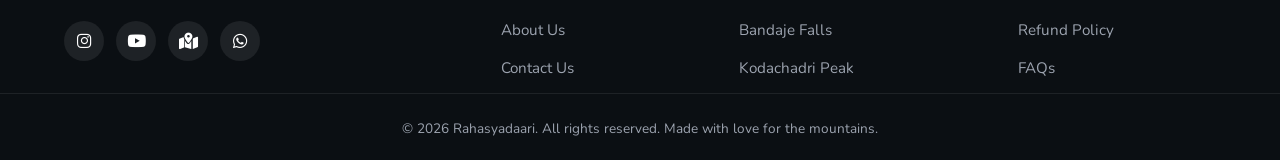
==== commit 26c08603: "Updated website" ====
--- a/about.html
+++ b/about.html
@@ -15,7 +15,7 @@
     <!-- FontAwesome icons -->
     <link rel="stylesheet" href="https://cdnjs.cloudflare.com/ajax/libs/font-awesome/6.4.0/css/all.min.css">
     <!-- Custom stylesheet -->
-    <link rel="stylesheet" href="styles.css?v=45">
+    <link rel="stylesheet" href="styles.css?v=48">
 </head>
 
 <body>
@@ -51,8 +51,11 @@
             </nav>
 
             <div class="nav-actions">
-                <a href="contact.html" class="btn btn-primary btn-contact-top">CONTACT US <i
-                        class="fa-solid fa-arrow-right"></i></a>
+                <a href="contact.html" class="btn btn-primary btn-contact-top">
+                    <span class="btn-contact-text-full">CONTACT US</span>
+                    <span class="btn-contact-text-short">CONTACT</span>
+                    <i class="fa-solid fa-arrow-right"></i>
+                </a>
                 <button class="mobile-nav-toggle" id="mobileNavToggle" aria-label="Toggle navigation menu">
                     <i class="fa-solid fa-bars"></i>
                 </button>
--- a/styles.css
+++ b/styles.css
@@ -359,6 +359,14 @@
     flex-shrink: 0;
 }
 
+.btn-contact-text-short {
+    display: none;
+}
+
+.btn-contact-text-full {
+    display: inline;
+}
+
 .btn-contact-top.active-page {
     background-color: #183e20;
     box-shadow: 0 0 0 3px rgba(24, 62, 32, 0.25);
@@ -2158,6 +2166,109 @@
     gap: 16px;
 }
 
+/* Wizard Transportation Radio Cards - Fully Responsive */
+.wizard-radio-group {
+    display: grid;
+    grid-template-columns: repeat(2, 1fr);
+    gap: 12px;
+    width: 100%;
+}
+
+.wizard-radio-card {
+    position: relative;
+    display: flex;
+    align-items: center;
+    gap: 12px;
+    padding: 12px 14px;
+    background: #ffffff;
+    border: 2px solid var(--border-color);
+    border-radius: 14px;
+    cursor: pointer;
+    transition: all 0.2s cubic-bezier(0.4, 0, 0.2, 1);
+    user-select: none;
+    min-width: 0;
+    box-shadow: 0 1px 3px rgba(0, 0, 0, 0.04);
+}
+
+.wizard-radio-card:hover {
+    border-color: rgba(69, 139, 67, 0.4);
+    background: #fcfdfc;
+}
+
+.wizard-radio-card input[type="radio"] {
+    position: absolute;
+    opacity: 0;
+    width: 0;
+    height: 0;
+    margin: 0;
+    pointer-events: none;
+}
+
+.wizard-radio-indicator {
+    width: 20px;
+    height: 20px;
+    min-width: 20px;
+    border-radius: 50%;
+    border: 2px solid #cbd5e1;
+    background: #ffffff;
+    display: flex;
+    align-items: center;
+    justify-content: center;
+    transition: all 0.2s ease;
+    flex-shrink: 0;
+}
+
+.wizard-radio-indicator::after {
+    content: '';
+    width: 10px;
+    height: 10px;
+    border-radius: 50%;
+    background: var(--primary-green);
+    transform: scale(0);
+    transition: transform 0.2s cubic-bezier(0.175, 0.885, 0.32, 1.275);
+}
+
+.wizard-radio-card:has(input[type="radio"]:checked) {
+    border-color: var(--primary-green);
+    background: #f0fdf4;
+    box-shadow: 0 2px 8px rgba(69, 139, 67, 0.18);
+}
+
+.wizard-radio-card:has(input[type="radio"]:checked) .wizard-radio-indicator {
+    border-color: var(--primary-green);
+}
+
+.wizard-radio-card:has(input[type="radio"]:checked) .wizard-radio-indicator::after {
+    transform: scale(1);
+}
+
+.wizard-radio-content {
+    display: flex;
+    flex-direction: column;
+    gap: 2px;
+    min-width: 0;
+    overflow: hidden;
+}
+
+.wizard-radio-title {
+    font-size: 0.95rem;
+    font-weight: 800;
+    color: var(--text-primary);
+    line-height: 1.2;
+}
+
+.wizard-radio-sub {
+    font-size: 0.78rem;
+    font-weight: 700;
+    color: var(--text-secondary);
+    line-height: 1.2;
+    white-space: nowrap;
+}
+
+.wizard-radio-card:has(input[type="radio"]:checked) .wizard-radio-sub {
+    color: var(--primary-green);
+}
+
 .wizard-actions {
     display: flex;
     justify-content: space-between;
@@ -2301,7 +2412,9 @@
 @media (max-width: 992px) {
     /* Trigger Mobile Navigation Menu and compact layout */
     .mobile-nav-toggle {
-        display: block;
+        display: flex !important;
+        align-items: center;
+        justify-content: center;
     }
     
     .nav-menu {
@@ -2328,16 +2441,16 @@
         left: 0;
     }
     
-    /* Keep Contact Us button visible in header, scale down slightly for tablet/mobile */
     .btn-contact-top,
     .btn-book-top {
-        padding: 10px 20px;
-        font-size: 0.85rem;
+        padding: 8px 16px;
+        font-size: 0.82rem;
+        white-space: nowrap;
     }
 
     .logo-img, .logo-fallback {
-        width: 55px !important;
-        height: 55px !important;
+        width: 50px !important;
+        height: 50px !important;
     }
     
     .logo-text {
@@ -2346,7 +2459,7 @@
     }
     
     .header-container {
-        padding: 8px 24px !important;
+        padding: 8px 16px !important;
     }
 
     .hero-section {
@@ -5135,31 +5248,36 @@
 @media (max-width: 768px) {
     /* Global Container */
     .container {
-        padding: 0 14px;
-    }
-    
-    /* Navigation Bar - Increased Height & Prominent Logo */
+        padding: 0 16px;
+    }
+    
+    /* Navigation Bar - Increased Height, Visible Logo & Visible Mobile Menu Toggle */
     .header-container {
-        padding: 10px 14px !important;
-        gap: 10px !important;
+        padding: 8px 16px !important;
+        gap: 8px !important;
+        display: flex !important;
+        justify-content: space-between !important;
+        align-items: center !important;
+        width: 100% !important;
+        box-sizing: border-box !important;
     }
 
     .logo-wrapper {
-        gap: 10px !important;
+        gap: 8px !important;
         flex-shrink: 0 !important;
         min-width: 0 !important;
     }
 
     .logo-img {
-        width: 54px !important;
-        height: 54px !important;
+        width: 44px !important;
+        height: 44px !important;
         box-shadow: 0 2px 8px rgba(0, 0, 0, 0.12) !important;
         flex-shrink: 0 !important;
         display: block !important;
     }
 
     .logo-text {
-        font-size: 1.25rem !important;
+        font-size: 1.1rem !important;
         white-space: nowrap !important;
         line-height: 1 !important;
     }
@@ -5173,11 +5291,12 @@
         align-items: center !important;
         gap: 8px !important;
         flex-shrink: 0 !important;
+        margin-left: auto !important;
     }
 
     .btn-contact-top {
-        padding: 8px 14px !important;
-        font-size: 0.78rem !important;
+        padding: 6px 12px !important;
+        font-size: 0.74rem !important;
         letter-spacing: 0.3px !important;
         border-radius: 50px !important;
         white-space: nowrap !important;
@@ -5186,18 +5305,38 @@
     }
 
     .btn-contact-top i {
-        font-size: 0.7rem !important;
+        font-size: 0.68rem !important;
+    }
+
+    .btn-contact-text-full {
+        display: none !important;
+    }
+
+    .btn-contact-text-short {
+        display: inline !important;
     }
 
     .mobile-nav-toggle {
-        font-size: 1.55rem !important;
-        padding: 4px !important;
+        display: flex !important;
+        align-items: center !important;
+        justify-content: center !important;
+        width: 36px !important;
+        height: 36px !important;
+        min-width: 36px !important;
+        font-size: 1.4rem !important;
+        color: var(--text-primary) !important;
+        background: transparent !important;
+        border: none !important;
+        cursor: pointer !important;
+        padding: 0 !important;
         flex-shrink: 0 !important;
+        z-index: 101 !important;
+        margin-right: 0 !important;
     }
 
     /* Hero Section on Mobile - Adjusted for Header */
     .hero-section {
-        padding: 92px 12px 16px 12px !important;
+        padding: 86px 14px 16px 14px !important;
     }
 
     .hero-container {
@@ -5224,7 +5363,7 @@
 
     /* Page Hero Banner */
     .page-hero-banner {
-        padding: 95px 0 24px !important;
+        padding: 90px 0 24px !important;
     }
     
     .page-hero-title {
@@ -5239,7 +5378,7 @@
 
     /* Details Hero */
     .details-page-content {
-        padding-top: 86px !important;
+        padding-top: 80px !important;
     }
     
     .details-hero-container {
@@ -5356,37 +5495,50 @@
 /* 5. Compact Mobile Screens (max-width: 480px) */
 @media (max-width: 480px) {
     .container {
-        padding: 0 12px;
+        padding: 0 10px;
     }
 
     .header-container {
-        padding: 8px 10px !important;
-        gap: 8px !important;
+        padding: 6px 10px !important;
+        gap: 6px !important;
     }
 
     .logo-wrapper {
-        gap: 8px !important;
+        gap: 6px !important;
     }
 
     .logo-img {
-        width: 48px !important;
-        height: 48px !important;
+        width: 42px !important;
+        height: 42px !important;
         display: block !important;
     }
 
     .logo-text {
-        font-size: 1.15rem !important;
+        font-size: 1.05rem !important;
         white-space: nowrap !important;
     }
 
+    .nav-actions {
+        gap: 6px !important;
+    }
+
     .btn-contact-top {
-        padding: 7px 11px !important;
-        font-size: 0.74rem !important;
+        padding: 5px 9px !important;
+        font-size: 0.7rem !important;
         white-space: nowrap !important;
+        gap: 3px !important;
+    }
+
+    .mobile-nav-toggle {
+        display: flex !important;
+        width: 34px !important;
+        height: 34px !important;
+        min-width: 34px !important;
+        font-size: 1.35rem !important;
     }
 
     .hero-section {
-        padding: 86px 10px 14px 10px !important;
+        padding: 82px 10px 14px 10px !important;
     }
 
     .hero-container {
@@ -5467,7 +5619,16 @@
         font-size: 0.9rem !important;
     }
 
-    /* Booking Wizard Steps */
+    /* Booking Wizard Steps & Transportation Radio Cards */
+    .wizard-radio-group {
+        grid-template-columns: 1fr !important;
+        gap: 10px !important;
+    }
+
+    .wizard-radio-card {
+        padding: 11px 13px !important;
+    }
+
     .wizard-actions {
         flex-direction: column-reverse !important;
         gap: 10px !important;
@@ -5490,26 +5651,38 @@
 /* 6. Extra Small Screens (max-width: 360px - e.g. iPhone SE, Fold) */
 @media (max-width: 360px) {
     .container {
-        padding: 0 8px;
+        padding: 0 6px;
     }
 
     .header-container {
-        padding: 6px 8px !important;
-        gap: 6px !important;
+        padding: 5px 6px !important;
+        gap: 4px !important;
     }
 
     .logo-img {
-        width: 42px !important;
-        height: 42px !important;
+        width: 36px !important;
+        height: 36px !important;
     }
 
     .logo-text {
-        font-size: 1.02rem !important;
+        font-size: 0.95rem !important;
+    }
+
+    .nav-actions {
+        gap: 4px !important;
     }
 
     .btn-contact-top {
-        padding: 6px 9px !important;
-        font-size: 0.7rem !important;
+        padding: 4px 7px !important;
+        font-size: 0.65rem !important;
+    }
+
+    .mobile-nav-toggle {
+        display: flex !important;
+        width: 30px !important;
+        height: 30px !important;
+        min-width: 30px !important;
+        font-size: 1.2rem !important;
     }
     
     .page-hero-title {
@@ -5543,5 +5716,37 @@
         gap: 2px !important;
     }
 }
-
-
+    
+    .page-hero-title {
+        font-size: 1.3rem !important;
+    }
+
+    .hero-title {
+        font-size: 1.4rem !important;
+    }
+
+    .hero-subtitle {
+        font-size: 1rem !important;
+    }
+    
+    .details-trek-title {
+        font-size: 1.35rem !important;
+    }
+    
+    .details-hero-container {
+        height: 260px !important;
+    }
+    
+    .badge {
+        font-size: 0.65rem !important;
+        padding: 4px 8px !important;
+    }
+    
+    .stat-row {
+        flex-direction: column !important;
+        align-items: flex-start !important;
+        gap: 2px !important;
+    }
+}
+
+
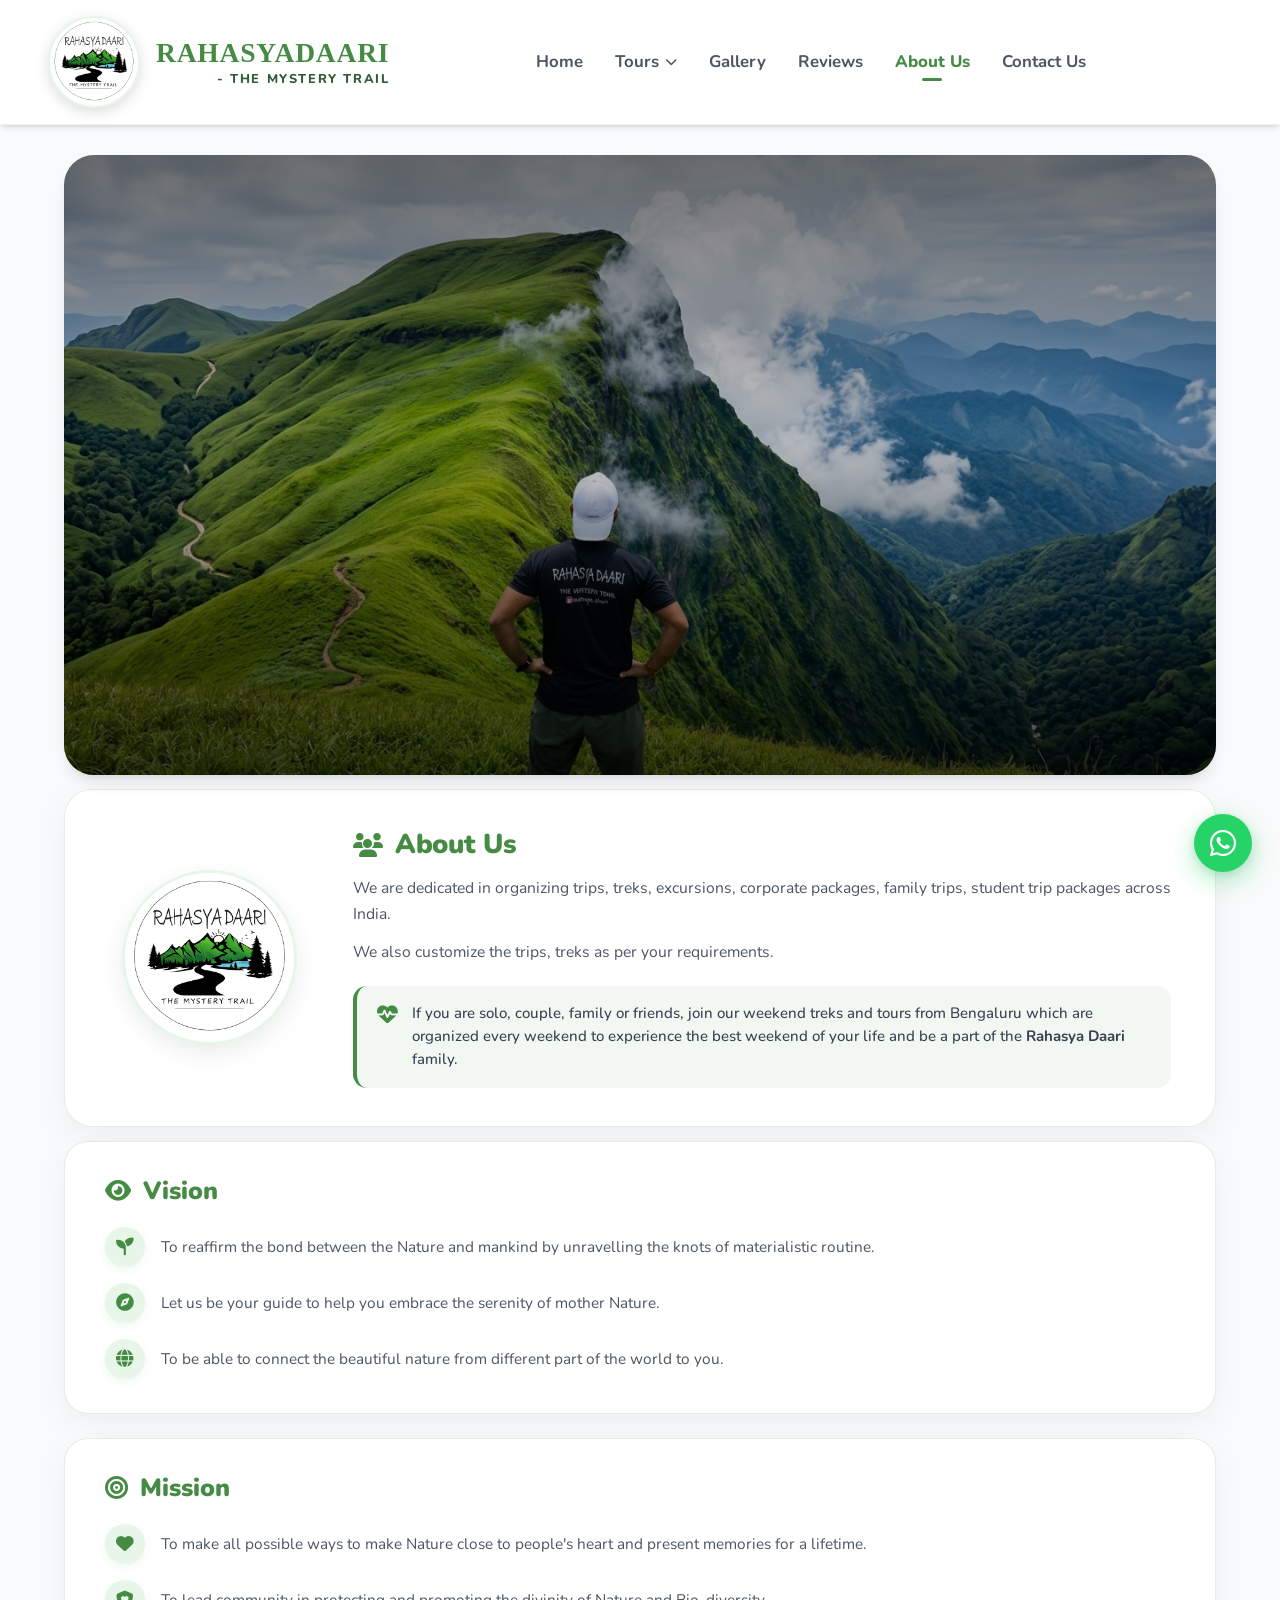
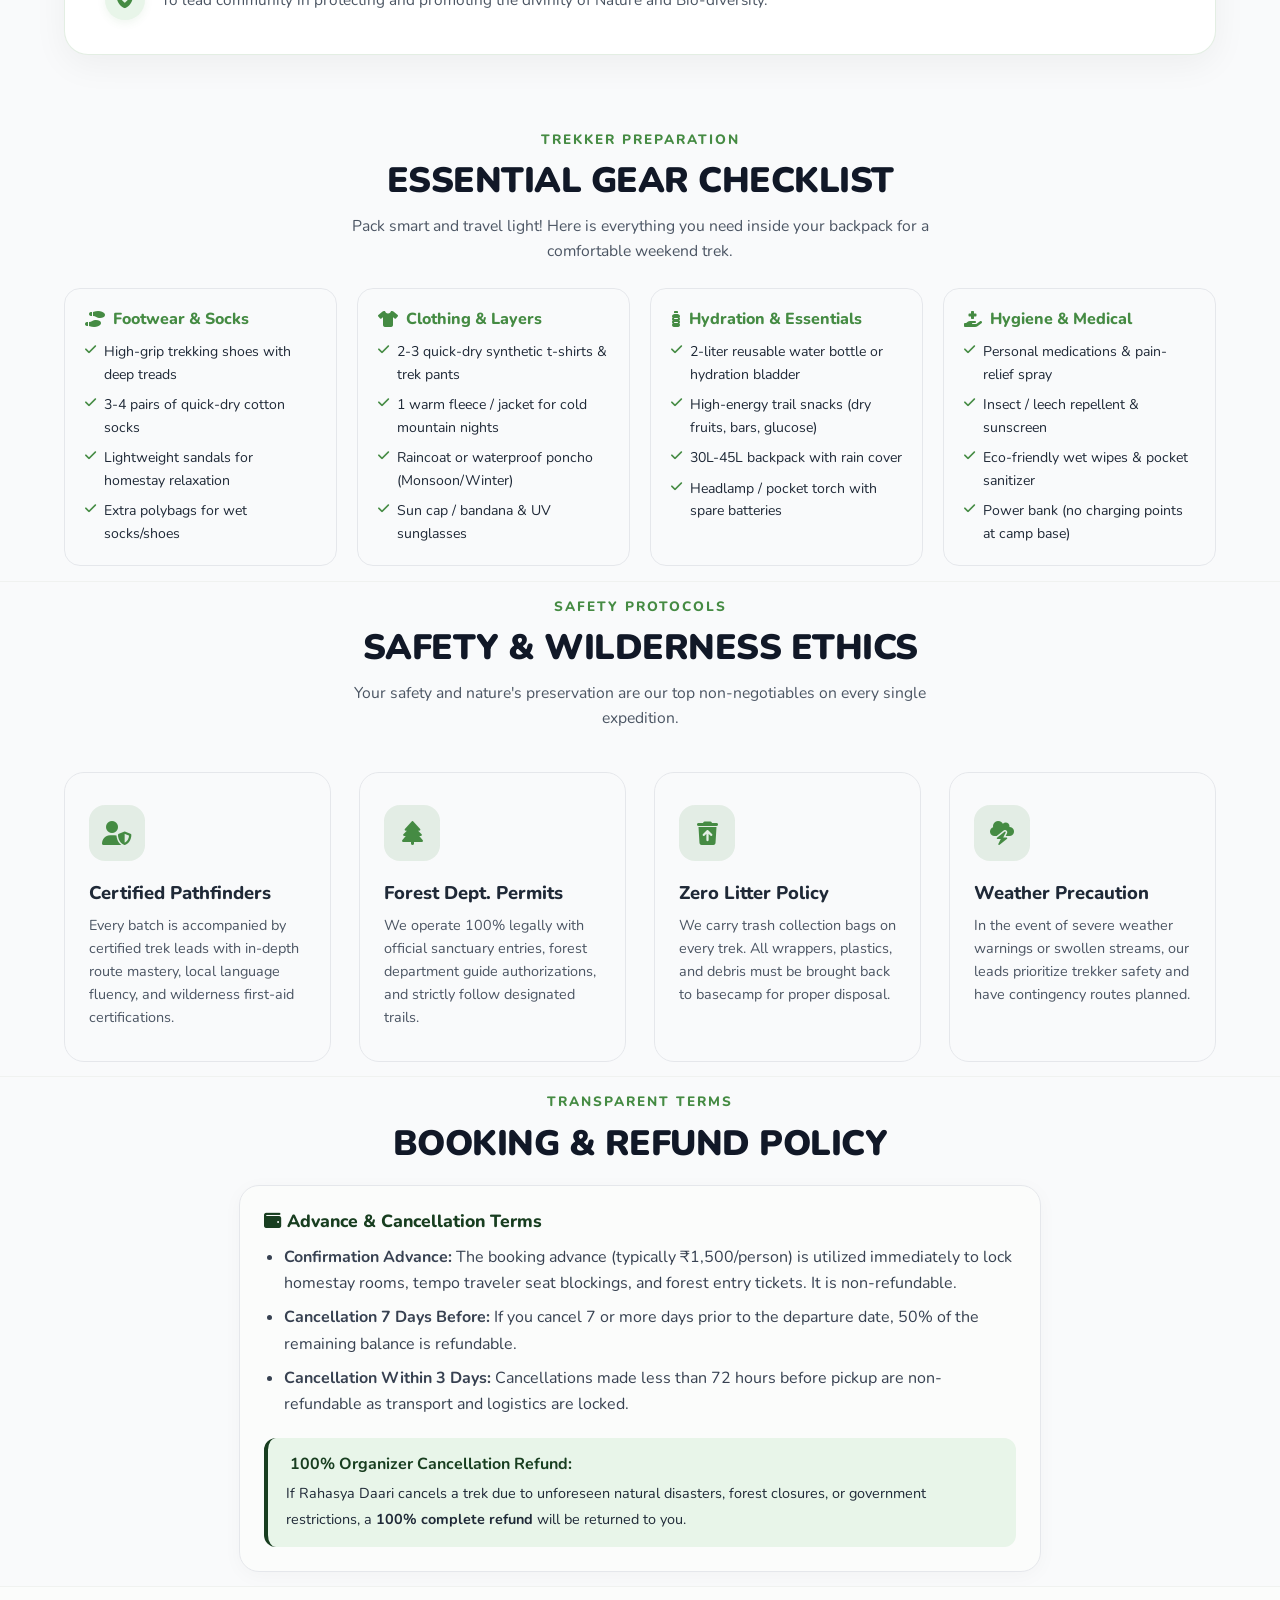
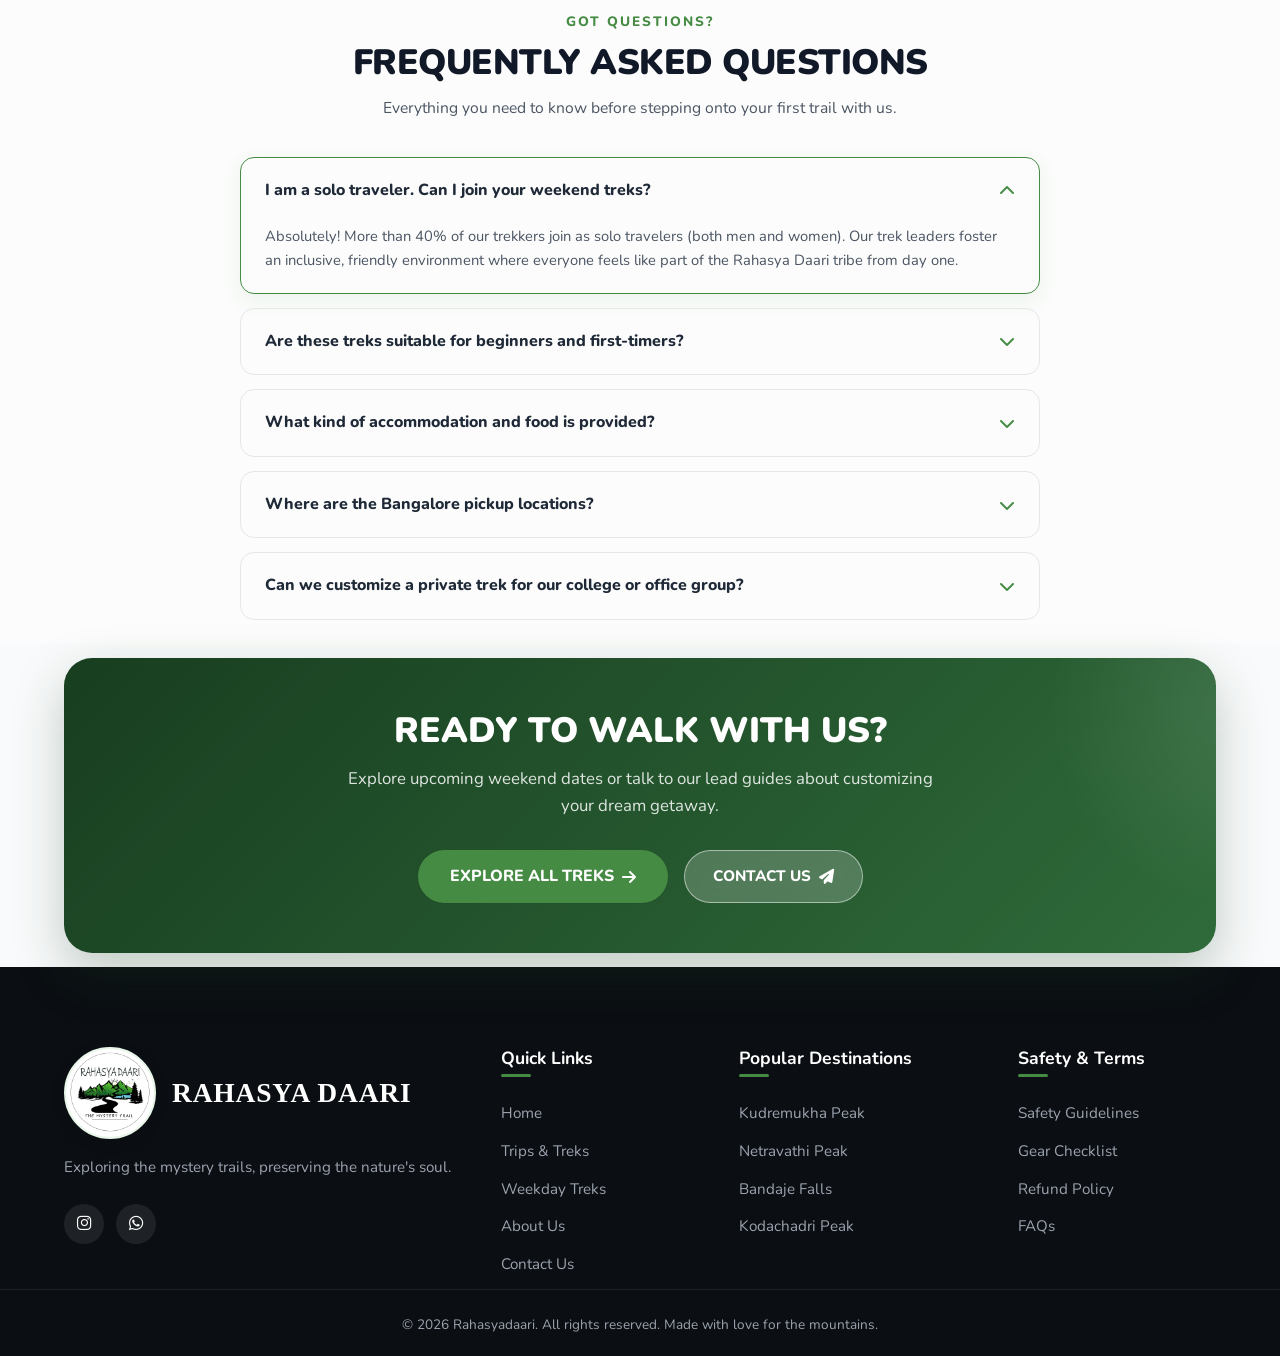
==== commit 18b80c6f: "Updated website" ====
--- a/about.html
+++ b/about.html
@@ -15,7 +15,7 @@
     <!-- FontAwesome icons -->
     <link rel="stylesheet" href="https://cdnjs.cloudflare.com/ajax/libs/font-awesome/6.4.0/css/all.min.css">
     <!-- Custom stylesheet -->
-    <link rel="stylesheet" href="styles.css?v=48">
+    <link rel="stylesheet" href="styles.css?v=107">
 </head>
 
 <body>
@@ -27,35 +27,32 @@
                 <img src="images/Branding/logo.png" alt="Rahasyadaari Logo" class="logo-img"
                     onerror="this.style.display='none'; this.nextElementSibling.style.display='block';">
                 <div class="logo-fallback" style="display:none;">RD</div>
-                <span class="logo-text"><span class="logo-text-full">Rahasya Daari</span><span
-                        class="logo-text-short">Rahasya</span></span>
+                <div class="logo-brand-block">
+                    <span class="logo-text">RahasyaDaari</span>
+                    <span class="logo-tagline">- The Mystery Trail</span>
+                </div>
             </a>
 
             <nav class="nav-menu" id="navMenu">
                 <a href="index.html" class="nav-link">Home</a>
                 <div class="nav-dropdown" id="tripsDropdown">
                     <a href="trips.html" class="nav-link dropdown-toggle" id="dropdownToggleBtn">
-                        Our Trips <i class="fa-solid fa-chevron-down dropdown-icon"></i>
+                        Tours <i class="fa-solid fa-chevron-down dropdown-icon"></i>
                     </a>
                     <div class="dropdown-menu">
-                        <a href="trips.html#weekday" class="dropdown-item">Weekdays Trips</a>
+                        <a href="trips.html#weekday" class="dropdown-item">Weekday Trips</a>
                         <a href="trips.html#trips" class="dropdown-item">Weekend Treks</a>
-                        <a href="trips.html#sightseeing" class="dropdown-item">Sightseeing Tours</a>
+                        <a href="trips.html#sightseeing" class="dropdown-item">Weekend Trips</a>
                         <a href="trips.html#popular" class="dropdown-item">Popular Treks</a>
                     </div>
                 </div>
-                <a href="index.html#instagram" class="nav-link">Reels</a>
                 <a href="index.html#gallery" class="nav-link">Gallery</a>
                 <a href="index.html#reviews" class="nav-link">Reviews</a>
                 <a href="about.html" class="nav-link active active-page">About Us</a>
+                <a href="contact.html" class="nav-link">Contact Us</a>
             </nav>
 
             <div class="nav-actions">
-                <a href="contact.html" class="btn btn-primary btn-contact-top">
-                    <span class="btn-contact-text-full">CONTACT US</span>
-                    <span class="btn-contact-text-short">CONTACT</span>
-                    <i class="fa-solid fa-arrow-right"></i>
-                </a>
                 <button class="mobile-nav-toggle" id="mobileNavToggle" aria-label="Toggle navigation menu">
                     <i class="fa-solid fa-bars"></i>
                 </button>
@@ -66,71 +63,48 @@
     <!-- Main Content Container -->
     <main class="main-content">
 
-        <!-- Page Hero Banner (Luxury Wilderness Style) -->
-        <section class="about-hero-banner page-hero-banner">
-            <div class="container text-center">
-                <span class="hero-tag-badge" style="background: rgba(255,255,255,0.18); backdrop-filter: blur(10px); color: #ffffff; padding: 6px 18px; border-radius: 50px; font-weight: 800; letter-spacing: 0.5px; display: inline-flex; align-items: center; gap: 8px; margin-bottom: 14px; border: 1px solid rgba(255,255,255,0.25);">
-                    <i class="fa-solid fa-compass" style="color: #a3e635;"></i> NATURE'S MYSTERY TRAIL
-                </span>
-                <h1 class="page-hero-title">ABOUT RAHASYA DAARI</h1>
-                <p class="page-hero-subtitle">
-                    Reaffirming the sacred bond between mankind and nature by unraveling the knots of materialistic routine through authentic Western Ghats expeditions.
-                </p>
-
-                <!-- Quick Impact Stats -->
-                <div class="about-stat-grid">
-                    <div class="about-stat-item">
-                        <div class="about-stat-num" style="color: #a3e635;">5,000+</div>
-                        <div class="about-stat-label">Happy Trekkers</div>
-                    </div>
-                    <div class="about-stat-item">
-                        <div class="about-stat-num" style="color: #fbbf24;"><i class="fa-solid fa-star" style="font-size: 1.2rem;"></i> 4.9 / 5.0</div>
-                        <div class="about-stat-label">600+ Google Reviews</div>
-                    </div>
-                    <div class="about-stat-item">
-                        <div class="about-stat-num" style="color: #a3e635;">25+</div>
-                        <div class="about-stat-label">Western Ghats Trails</div>
-                    </div>
-                    <div class="about-stat-item">
-                        <div class="about-stat-num" style="color: #60a5fa;">100%</div>
-                        <div class="about-stat-label">Safety & Eco-Permits</div>
-                    </div>
-                </div>
-            </div>
-        </section>
-
-        <!-- Our Story & Philosophy Narrative Section -->
-        <section class="about-section" style="background: #ffffff;">
+        <!-- Hero Section (Identical size and card style to Home Hero) -->
+        <section class="hero-section">
+            <div class="hero-container">
+                <div class="hero-bg-slider">
+                    <div class="hero-bg-slide active" style="background-image: url('images/Hero/hero-bg-landscape.jpg');"></div>
+                    <div class="hero-bg-slide" style="background-image: url('images/Kudremukha/kudremukha-trail-1.jpg');"></div>
+                    <div class="hero-bg-slide" style="background-image: url('images/Kodachadri/kodachadri-cover.jpg');"></div>
+                </div>
+                <div class="hero-overlay"></div>
+            </div>
+        </section>
+
+        <!-- About Us Main Card Section -->
+        <section class="about-section" style="padding: 24px 0 24px; margin-top: 0; background: transparent;">
             <div class="container">
-                <div class="about-card-grid">
-                    <!-- Visual Side -->
-                    <div style="position: relative;">
-                        <div class="about-story-img-wrap">
-                            <img src="images/Netravathi/netravathi-cover.jpg" alt="Rahasya Daari Expeditions" class="about-story-img" loading="lazy">
-                        </div>
-                        <div class="about-tribe-badge">
-                            <div style="font-size: 1.1rem; font-weight: 900; color: #a3e635;">#RahasyaDaariTribe</div>
-                            <div style="font-size: 0.78rem; opacity: 0.85;">Weekend Getaways From Bengaluru</div>
-                        </div>
-                    </div>
-
-                    <!-- Content Side -->
-                    <div class="about-card-info">
-                        <div class="section-heading-clean" style="text-align: left; margin-bottom: 16px;">
-                            <span class="sub-tag">The Story Behind the Trail</span>
-                            <h2>WHO WE ARE</h2>
-                        </div>
-                        <p class="about-paragraph" style="line-height: 1.65; margin-bottom: 14px;">
-                            <strong>Rahasya Daari</strong> (Kannada for <em>"The Mystery Trail"</em>) was founded with a single mission: to create a pathway back to nature for modern souls trapped in fast-paced city routines.
+                <div class="about-hero-card">
+                    <!-- Left Logo Badge -->
+                    <div class="about-logo-col">
+                        <div class="about-circular-logo-wrap">
+                            <img src="images/Branding/logo.png" alt="Rahasya Daari Logo" class="about-circular-logo-img" onerror="this.style.display='none'; this.nextElementSibling.style.display='flex';">
+                            <div class="about-circular-logo-fallback" style="display: none;">RD</div>
+                        </div>
+                    </div>
+
+                    <!-- Right Text Content -->
+                    <div class="about-text-col">
+                        <div class="about-card-heading">
+                            <i class="fa-solid fa-users"></i>
+                            <h2>About Us</h2>
+                        </div>
+                        <p class="about-card-desc">
+                            We are dedicated in organizing trips, treks, excursions, corporate packages, family trips, student trip packages across India.
                         </p>
-                        <p class="about-paragraph" style="line-height: 1.65; margin-bottom: 18px;">
-                            We curate weekend treks, weekday getaways, college adventures, and corporate expeditions across Karnataka's Western Ghats—from the rolling Shola ridges of <strong>Kudremukha</strong> and <strong>Netravathi</strong> to the roaring precipice of <strong>Bandaje Falls</strong> and ancient peaks of <strong>Kodachadri</strong>.
+                        <p class="about-card-desc">
+                            We also customize the trips, treks as per your requirements.
                         </p>
                         
-                        <div class="about-highlight-box" style="background: #f4fbf5; border-left: 4px solid #183e20; border-radius: 12px; padding: 16px;">
-                            <i class="fa-solid fa-quote-left" style="color: #183e20; font-size: 1.3rem; margin-bottom: 6px; display: block;"></i>
-                            <p style="color: #1f2937; font-size: 0.92rem; font-weight: 600; line-height: 1.55; margin: 0;">
-                                "Whether you join solo or with your closest friends, you arrive as a traveler and leave as family. Every journey is rooted in deep respect for the forest, zero-litter principles, and warm local hospitality."
+                        <!-- Highlight Callout Box -->
+                        <div class="about-callout-box">
+                            <i class="fa-solid fa-heart-pulse about-callout-icon"></i>
+                            <p class="about-callout-text">
+                                If you are solo, couple, family or friends, join our weekend treks and tours from Bengaluru which are organized every weekend to experience the best weekend of your life and be a part of the <strong>Rahasya Daari</strong> family.
                             </p>
                         </div>
                     </div>
@@ -138,56 +112,60 @@
             </div>
         </section>
 
-        <!-- Vision & Mission Pillars Section -->
-        <section class="about-pillars-section" style="background: #fbfcfb; border-top: 1px solid #f0f2f0; border-bottom: 1px solid #f0f2f0;">
-            <div class="container">
-                <div class="section-heading-clean text-center" style="margin-bottom: 36px;">
-                    <span class="sub-tag">Guiding Principles</span>
-                    <h2>OUR VISION & MISSION</h2>
-                    <p style="max-width: 600px; margin: 0 auto;">Building a sustainable, welcoming outdoor community across Karnataka and South India.</p>
-                </div>
-
-                <div class="about-pillars-grid">
-                    <!-- Vision Card -->
-                    <div class="about-pillar-card">
-                        <div>
-                            <div style="width: 48px; height: 48px; border-radius: 14px; background: #e8f5e9; color: #183e20; display: flex; align-items: center; justify-content: center; font-size: 1.3rem; margin-bottom: 18px;">
-                                <i class="fa-solid fa-eye"></i>
+        <!-- Vision & Mission Section -->
+        <section class="vision-mission-section" style="padding: 0 0 60px; background: transparent;">
+            <div class="container" style="display: flex; flex-direction: column; gap: 24px;">
+                
+                <!-- Vision Card -->
+                <div class="vm-card">
+                    <div class="vm-header">
+                        <i class="fa-solid fa-eye"></i>
+                        <h3>Vision</h3>
+                    </div>
+                    <div class="vm-list">
+                        <div class="vm-item">
+                            <div class="vm-badge">
+                                <i class="fa-solid fa-seedling"></i>
                             </div>
-                            <h3 style="font-size: 1.35rem; font-weight: 900; color: #111827; margin-bottom: 14px;">Our Vision</h3>
-                            <ul class="about-purpose-list" style="padding: 0; list-style: none; display: flex; flex-direction: column; gap: 14px;">
-                                <li style="display: flex; gap: 10px; align-items: flex-start;">
-                                    <i class="fa-solid fa-circle-check" style="color: #183e20; margin-top: 3px; font-size: 1rem;"></i>
-                                    <p style="margin: 0; color: #4b5563; font-size: 0.92rem; line-height: 1.55;">To reconnect urban travelers with the restorative peace, floating monsoon clouds, and pristine trails of Mother Nature.</p>
-                                </li>
-                                <li style="display: flex; gap: 10px; align-items: flex-start;">
-                                    <i class="fa-solid fa-circle-check" style="color: #183e20; margin-top: 3px; font-size: 1rem;"></i>
-                                    <p style="margin: 0; color: #4b5563; font-size: 0.92rem; line-height: 1.55;">To become South India’s most trusted pathfinder community, known for authentic experiences and safety.</p>
-                                </li>
-                            </ul>
-                        </div>
-                    </div>
-
-                    <!-- Mission Card -->
-                    <div class="about-pillar-card">
-                        <div>
-                            <div style="width: 48px; height: 48px; border-radius: 14px; background: #e8f5e9; color: #183e20; display: flex; align-items: center; justify-content: center; font-size: 1.3rem; margin-bottom: 18px;">
-                                <i class="fa-solid fa-bullseye"></i>
+                            <p class="vm-text">To reaffirm the bond between the Nature and mankind by unravelling the knots of materialistic routine.</p>
+                        </div>
+                        <div class="vm-item">
+                            <div class="vm-badge">
+                                <i class="fa-solid fa-compass"></i>
                             </div>
-                            <h3 style="font-size: 1.35rem; font-weight: 900; color: #111827; margin-bottom: 14px;">Our Mission</h3>
-                            <ul class="about-purpose-list" style="padding: 0; list-style: none; display: flex; flex-direction: column; gap: 14px;">
-                                <li style="display: flex; gap: 10px; align-items: flex-start;">
-                                    <i class="fa-solid fa-circle-check" style="color: #183e20; margin-top: 3px; font-size: 1rem;"></i>
-                                    <p style="margin: 0; color: #4b5563; font-size: 0.92rem; line-height: 1.55;">To provide safe, pocket-friendly, and meticulously planned weekend getaways with zero hidden costs.</p>
-                                </li>
-                                <li style="display: flex; gap: 10px; align-items: flex-start;">
-                                    <i class="fa-solid fa-circle-check" style="color: #183e20; margin-top: 3px; font-size: 1rem;"></i>
-                                    <p style="margin: 0; color: #4b5563; font-size: 0.92rem; line-height: 1.55;">To practice strict eco-conservation, support local Malnad homestays, and foster lifelong friendships.</p>
-                                </li>
-                            </ul>
-                        </div>
-                    </div>
-                </div>
+                            <p class="vm-text">Let us be your guide to help you embrace the serenity of mother Nature.</p>
+                        </div>
+                        <div class="vm-item">
+                            <div class="vm-badge">
+                                <i class="fa-solid fa-globe"></i>
+                            </div>
+                            <p class="vm-text">To be able to connect the beautiful nature from different part of the world to you.</p>
+                        </div>
+                    </div>
+                </div>
+
+                <!-- Mission Card -->
+                <div class="vm-card">
+                    <div class="vm-header">
+                        <i class="fa-solid fa-bullseye"></i>
+                        <h3>Mission</h3>
+                    </div>
+                    <div class="vm-list">
+                        <div class="vm-item">
+                            <div class="vm-badge">
+                                <i class="fa-solid fa-heart"></i>
+                            </div>
+                            <p class="vm-text">To make all possible ways to make Nature close to people's heart and present memories for a lifetime.</p>
+                        </div>
+                        <div class="vm-item">
+                            <div class="vm-badge">
+                                <i class="fa-solid fa-shield-heart"></i>
+                            </div>
+                            <p class="vm-text">To lead community in protecting and promoting the divinity of Nature and Bio-diversity.</p>
+                        </div>
+                    </div>
+                </div>
+
             </div>
         </section>
 
@@ -351,7 +329,7 @@
                             <i class="fa-solid fa-chevron-down"></i>
                         </div>
                         <div class="faq-answer">
-                            Standard Bangalore pickup points include Majestic (Shantala Silk House), Navarang Circle, Yeshwanthpur Metro Station, and Goraguntepalya. Exact timings and driver contact are shared in the WhatsApp batch group 24 hours prior to departure.
+                            Standard Bangalore pickup points include Shantala Silk (Majestic), Navarang (Opp. Sagar Hotel), Yashwanthpur Govardhana Theater, and KLE Dental College Goraguntepalya. Exact timings and driver contact are shared in the WhatsApp batch group 24 hours prior to departure.
                         </div>
                     </div>
 
@@ -403,10 +381,6 @@
                 <div class="social-links">
                     <a href="https://www.instagram.com/rahasya_daari" target="_blank"
                         rel="noopener noreferrer" aria-label="Instagram" class="social-insta" title="Instagram @rahasya_daari"><i class="fa-brands fa-instagram"></i></a>
-                    <a href="https://www.youtube.com/@RahasyaDaari" target="_blank"
-                        rel="noopener noreferrer" aria-label="YouTube Channel" class="social-youtube" title="YouTube @RahasyaDaari"><i class="fa-brands fa-youtube"></i></a>
-                    <a href="https://share.google/bbgCWOk5W1FMGlcRw" target="_blank"
-                        rel="noopener noreferrer" aria-label="Google Maps & Ratings" class="social-maps" title="Google Maps & Reviews"><i class="fa-solid fa-map-location-dot"></i></a>
                     <a href="https://wa.me/919632961606" target="_blank" rel="noopener noreferrer"
                         aria-label="WhatsApp" class="social-whatsapp" title="WhatsApp Us"><i class="fa-brands fa-whatsapp"></i></a>
                 </div>
@@ -417,6 +391,7 @@
                 <ul class="footer-links">
                     <li><a href="index.html">Home</a></li>
                     <li><a href="trips.html">Trips & Treks</a></li>
+                    <li><a href="weekday.html">Weekday Treks</a></li>
                     <li><a href="about.html">About Us</a></li>
                     <li><a href="contact.html">Contact Us</a></li>
                 </ul>
@@ -498,9 +473,9 @@
     </a>
 
     <!-- Image Constants, Trips Data & Main Script -->
-    <script src="images.js"></script>
-    <script src="trips-data.js"></script>
-    <script src="script.js"></script>
+    <script src="images.js?v=82"></script>
+    <script src="trips-data.js?v=82"></script>
+    <script src="script.js?v=83"></script>
 </body>
 
 </html>
--- a/styles.css
+++ b/styles.css
@@ -1,3 +1,5 @@
+@import url('https://fonts.googleapis.com/css2?family=Satisfy&family=Kaushan+Script&family=Courgette&family=Marck+Script&family=Nunito:wght@300;400;600;700;800;900&display=swap');
+
 /* Custom Variables & Design Tokens */
 :root {
     --primary-green: #458B43;        /* Logo Green */
@@ -10,7 +12,7 @@
     --text-primary: #1F2937;         /* Charcoal dark */
     --text-secondary: #4B5563;       /* Medium gray */
     --font-main: 'Nunito', sans-serif;
-    --font-handwriting: 'Bradley Hand ITC', 'Bradley Hand', 'Segoe Print', 'Comic Sans MS', cursive;
+    --font-handwriting: 'Satisfy', 'Kaushan Script', 'Courgette', cursive;
     
     /* Box Shadows */
     --shadow-sm: 0 1px 2px 0 rgba(0, 0, 0, 0.05);
@@ -255,9 +257,9 @@
 }
 
 .header-container {
-    max-width: 1200px;
+    max-width: 1240px;
     margin: 0 auto;
-    padding: 10px 24px;
+    padding: 16px 28px;
     display: flex;
     align-items: center;
     justify-content: space-between;
@@ -268,27 +270,28 @@
 .logo-wrapper {
     display: flex;
     align-items: center;
-    gap: 14px;
+    gap: 16px;
     text-decoration: none;
     color: var(--text-primary);
 }
 
 .logo-img {
-    width: 68px;
-    height: 68px;
+    width: 92px;
+    height: 92px;
     object-fit: contain;
     border-radius: 50%;
     background-color: #ffffff;
-    box-shadow: 0 2px 8px rgba(0, 0, 0, 0.1);
-    padding: 2px;
+    box-shadow: 0 4px 14px rgba(0, 0, 0, 0.14);
+    border: 2px solid #e8f5e9;
+    padding: 3px;
     display: block;
     flex-shrink: 0;
     transition: all 0.4s cubic-bezier(0.4, 0, 0.2, 1);
 }
 
 .logo-fallback {
-    width: 75px;
-    height: 75px;
+    width: 92px;
+    height: 92px;
     background-color: var(--primary-green);
     color: white;
     border-radius: 50%;
@@ -296,19 +299,42 @@
     align-items: center;
     justify-content: center;
     font-weight: 800;
+    font-size: 2rem;
     transition: all 0.4s cubic-bezier(0.4, 0, 0.2, 1);
+}
+
+.logo-brand-block {
+    display: flex;
+    flex-direction: column;
+    justify-content: center;
+    line-height: 1.12;
 }
 
 .logo-text {
     font-family: 'Bradley Hand ITC', 'Bradley Hand', 'Segoe Print', 'Comic Sans MS', cursive;
-    font-size: 1.2rem;
+    font-size: 1.72rem;
     font-weight: 900;
     text-transform: uppercase;
-    letter-spacing: 0.5px;
+    letter-spacing: 0.8px;
     color: var(--primary-green);
     white-space: nowrap;
     display: inline-block;
     transition: all 0.4s ease;
+}
+
+.logo-tagline {
+    font-family: var(--font-main);
+    font-size: 0.8rem;
+    font-weight: 800;
+    text-transform: uppercase;
+    letter-spacing: 1.6px;
+    color: #27522d;
+    margin-top: 3px;
+    white-space: nowrap;
+    display: block;
+    text-align: right;
+    align-self: flex-end;
+    opacity: 0.95;
 }
 
 .logo-text-short {
@@ -404,7 +430,8 @@
     box-shadow: 0 10px 30px rgba(0, 0, 0, 0.1);
     border: 1px solid var(--border-color);
     padding: 8px 0;
-    min-width: 160px;
+    min-width: 225px;
+    width: max-content;
     opacity: 0;
     pointer-events: none;
     transition: all 0.3s cubic-bezier(0.4, 0, 0.2, 1);
@@ -419,19 +446,20 @@
 
 .dropdown-item {
     display: block;
-    padding: 10px 20px;
+    padding: 10px 22px;
     color: var(--text-secondary);
     text-decoration: none;
     font-weight: 700;
     font-size: 0.95rem;
     transition: all 0.2s ease;
     text-align: left;
+    white-space: nowrap;
 }
 
 .dropdown-item:hover {
     background-color: var(--light-green);
     color: var(--primary-green);
-    padding-left: 24px;
+    padding-left: 26px;
 }
 
 /* Filter Banner Styles */
@@ -525,7 +553,7 @@
 
 /* Hero Section (Inset Card Style) */
 .hero-section {
-    padding: 110px 24px 24px 24px; /* Space for fixed header */
+    padding: 155px 24px 0 24px; /* Space between header and image card, zero bottom gap */
     background-color: var(--light-neutral);
     transition: padding 0.4s cubic-bezier(0.4, 0, 0.2, 1);
 }
@@ -533,8 +561,8 @@
 .hero-container {
     position: relative;
     width: 100%;
-    max-width: 1152px; /* Margins around the card */
-    height: 550px;
+    max-width: 1152px;
+    height: 620px;
     margin: 0 auto;
     border-radius: 30px;
     overflow: hidden;
@@ -583,7 +611,7 @@
     left: 0;
     width: 100%;
     height: 100%;
-    background: linear-gradient(180deg, rgba(0,0,0,0.25) 0%, rgba(0,0,0,0.65) 100%);
+    background: linear-gradient(180deg, rgba(0,0,0,0.55) 0%, rgba(0,0,0,0.2) 45%, rgba(0,0,0,0.65) 100%);
     z-index: 3;
 }
 
@@ -592,35 +620,84 @@
     z-index: 10;
     text-align: center;
     color: #ffffff;
-    max-width: 800px;
-    padding: 0 24px;
+    max-width: 860px;
+    width: 100%;
+    height: 100%;
+    padding: 56px 24px 44px 24px;
+    display: flex;
+    flex-direction: column;
+    justify-content: space-between;
+    align-items: center;
+}
+
+.hero-text-block {
+    display: flex;
+    flex-direction: column;
+    align-items: center;
+    width: 100%;
 }
 
 .hero-title {
     font-family: 'Bradley Hand ITC', 'Bradley Hand', 'Segoe Print', 'Comic Sans MS', cursive;
-    font-size: 3.5rem;
+    font-size: 3.4rem;
     font-weight: 900;
     text-transform: uppercase;
-    letter-spacing: 1px;
+    letter-spacing: 1.2px;
     margin-bottom: 8px;
-    text-shadow: 0 2px 10px rgba(0, 0, 0, 0.4);
-    animation: fadeInUp 1s ease;
+    text-shadow: 0 3px 14px rgba(0, 0, 0, 0.65);
+    line-height: 1.2;
+    animation: fadeInUp 0.8s ease;
 }
 
 .hero-subtitle {
     font-family: 'Bradley Hand ITC', 'Bradley Hand', 'Segoe Print', 'Comic Sans MS', cursive;
-    font-size: 1.8rem;
+    font-size: 1.85rem;
     font-weight: 900;
     text-transform: uppercase;
-    margin-bottom: 32px;
-    letter-spacing: 0.5px;
-    text-shadow: 0 2px 8px rgba(0, 0, 0, 0.4);
-    opacity: 0.95;
+    letter-spacing: 0.8px;
+    text-shadow: 0 2px 10px rgba(0, 0, 0, 0.65);
+    opacity: 0.96;
+    margin-bottom: 0;
+    animation: fadeInUp 1s ease;
+}
+
+.hero-cta-group {
+    margin-top: auto;
+    margin-bottom: 24px;
     animation: fadeInUp 1.2s ease;
 }
 
 .btn-hero-cta {
-    animation: fadeInUp 1.4s ease;
+    background-color: var(--primary-green);
+    color: #ffffff !important;
+    font-size: 1.15rem;
+    font-weight: 800;
+    padding: 16px 44px;
+    border-radius: 50px;
+    text-transform: uppercase;
+    letter-spacing: 1.8px;
+    box-shadow: 0 8px 24px rgba(69, 139, 67, 0.5), 0 2px 8px rgba(0, 0, 0, 0.3);
+    display: inline-flex;
+    align-items: center;
+    gap: 12px;
+    transition: all 0.35s cubic-bezier(0.4, 0, 0.2, 1);
+    text-decoration: none;
+    border: 2px solid rgba(255, 255, 255, 0.25);
+}
+
+.btn-hero-cta:hover {
+    background-color: var(--primary-green-hover);
+    transform: translateY(-3px) scale(1.04);
+    box-shadow: 0 12px 32px rgba(69, 139, 67, 0.7), 0 4px 12px rgba(0, 0, 0, 0.4);
+    border-color: #ffffff;
+}
+
+.btn-hero-cta i {
+    transition: transform 0.3s ease;
+}
+
+.btn-hero-cta:hover i {
+    transform: translateX(4px);
 }
 
 /* Trek Search & Filter Section */
@@ -799,7 +876,7 @@
 
 .trek-card-img-wrapper {
     position: relative;
-    height: 160px;
+    height: 290px;
     overflow: hidden;
 }
 
@@ -1082,146 +1159,218 @@
 
 
 
-.about-card:hover {
-    transform: translateY(-4px);
-    box-shadow: 0 10px 25px rgba(69, 139, 67, 0.08);
-    border-color: rgba(69, 139, 67, 0.3);
-}
-
-.about-card-grid {
+/* About Us Luxury Card */
+.about-hero-card {
+    background: #ffffff;
+    border-radius: 28px;
+    padding: 38px 44px;
+    box-shadow: 0 10px 35px rgba(0, 0, 0, 0.05);
+    border: 1px solid rgba(69, 139, 67, 0.15);
     display: grid;
-    grid-template-columns: 220px 1fr;
-    gap: 40px;
-    align-items: center;
-}
-
-.about-card-logo-wrapper {
+    grid-template-columns: 200px 1fr;
+    gap: 44px;
+    align-items: center;
+    transition: all 0.3s ease;
+}
+
+.about-hero-card:hover {
+    box-shadow: 0 14px 40px rgba(69, 139, 67, 0.09);
+    border-color: rgba(69, 139, 67, 0.25);
+}
+
+.about-logo-col {
     display: flex;
     justify-content: center;
     align-items: center;
 }
 
-.about-card-logo {
-    width: 180px;
-    height: 180px;
+.about-circular-logo-wrap {
+    width: 175px;
+    height: 175px;
     border-radius: 50%;
+    padding: 6px;
+    background: #ffffff;
+    border: 3.5px solid #e8f5e9;
+    box-shadow: 0 8px 24px rgba(0, 0, 0, 0.08);
+    display: flex;
+    align-items: center;
+    justify-content: center;
+    transition: transform 0.4s ease;
+}
+
+.about-hero-card:hover .about-circular-logo-wrap {
+    transform: scale(1.04);
+}
+
+.about-circular-logo-img {
+    width: 100%;
+    height: 100%;
     object-fit: contain;
-    border: 3px solid var(--light-green);
-    box-shadow: 0 6px 16px rgba(0, 0, 0, 0.15);
-    padding: 4px;
-    background: #ffffff;
-    transition: transform 0.4s ease;
-}
-
-.about-card:hover .about-card-logo {
-    transform: scale(1.05);
-}
-
-.about-logo-fallback {
-    width: 180px;
-    height: 180px;
+    border-radius: 50%;
+}
+
+.about-circular-logo-fallback {
+    width: 100%;
+    height: 100%;
     border-radius: 50%;
     background-color: var(--primary-green);
     color: #ffffff;
     display: flex;
     align-items: center;
     justify-content: center;
-    font-size: 2.5rem;
+    font-size: 2.2rem;
     font-weight: 800;
 }
 
-.about-card-info {
+.about-text-col {
     display: flex;
     flex-direction: column;
 }
 
-.about-card-title {
-    font-size: 1.75rem;
-    color: var(--primary-green);
-    margin-bottom: 20px;
+.about-card-heading {
     display: flex;
     align-items: center;
     gap: 12px;
-}
-
-.about-card-title i {
-    font-size: 1.5rem;
-}
-
-.about-highlight-box {
-    display: flex;
-    gap: 16px;
-    background: linear-gradient(135deg, var(--light-green) 0%, rgba(232, 245, 233, 0.3) 100%);
-    padding: 20px;
-    border-radius: 16px;
-    border-left: 4px solid var(--primary-green);
-    margin-top: 20px;
-}
-
-.about-highlight-icon {
+    margin-bottom: 14px;
+}
+
+.about-card-heading i {
     font-size: 1.5rem;
     color: var(--primary-green);
+}
+
+.about-card-heading h2 {
+    font-size: 1.7rem;
+    font-weight: 900;
+    color: var(--primary-green);
+    margin: 0;
+    letter-spacing: -0.3px;
+}
+
+.about-card-desc {
+    color: #4b5563;
+    font-size: 0.98rem;
+    line-height: 1.65;
+    margin: 0 0 12px 0;
+}
+
+.about-callout-box {
+    background: rgba(69, 139, 67, 0.07);
+    border-left: 4px solid var(--primary-green);
+    border-radius: 14px;
+    padding: 16px 20px;
+    display: flex;
+    gap: 14px;
+    align-items: flex-start;
+    margin-top: 8px;
+}
+
+.about-callout-icon {
+    color: var(--primary-green);
+    font-size: 1.3rem;
     margin-top: 2px;
-}
-
-.about-highlight-text {
-    font-size: 0.95rem;
-    color: var(--text-primary);
-    line-height: 1.6;
-}
-
-.about-purpose-list {
-    list-style: none;
+    flex-shrink: 0;
+}
+
+.about-callout-text {
+    color: #374151;
+    font-size: 0.94rem;
+    line-height: 1.55;
+    margin: 0;
+    font-weight: 500;
+}
+
+/* Vision & Mission Cards */
+.vm-card {
+    background: #ffffff;
+    border-radius: 24px;
+    padding: 34px 40px;
+    box-shadow: 0 10px 35px rgba(0, 0, 0, 0.05);
+    border: 1px solid rgba(69, 139, 67, 0.15);
+    transition: all 0.3s ease;
+}
+
+.vm-card:hover {
+    box-shadow: 0 14px 40px rgba(69, 139, 67, 0.09);
+    border-color: rgba(69, 139, 67, 0.25);
+    transform: translateY(-3px);
+}
+
+.vm-header {
+    display: flex;
+    align-items: center;
+    gap: 12px;
+    margin-bottom: 20px;
+}
+
+.vm-header i {
+    color: var(--primary-green);
+    font-size: 1.45rem;
+}
+
+.vm-header h3 {
+    font-size: 1.55rem;
+    font-weight: 900;
+    color: var(--primary-green);
+    margin: 0;
+}
+
+.vm-list {
     display: flex;
     flex-direction: column;
-    gap: 20px;
-}
-
-.about-purpose-list li {
-    display: flex;
-    align-items: flex-start;
     gap: 16px;
 }
 
-.about-purpose-icon {
-    width: 44px;
-    height: 44px;
+.vm-item {
+    display: flex;
+    align-items: center;
+    gap: 16px;
+}
+
+.vm-badge {
+    width: 40px;
+    height: 40px;
     border-radius: 50%;
-    background-color: var(--light-green);
+    background: #e8f5e9;
     color: var(--primary-green);
     display: flex;
     align-items: center;
     justify-content: center;
-    font-size: 1.25rem;
     flex-shrink: 0;
-    box-shadow: 0 4px 10px rgba(69, 139, 67, 0.08);
-}
-
-.about-purpose-text {
-    font-size: 1.05rem;
-    color: var(--text-primary);
-    line-height: 1.6;
-    margin-top: 8px;
-}
-
-/* Responsive Media Queries */
+    font-size: 1.1rem;
+    box-shadow: 0 3px 8px rgba(69, 139, 67, 0.08);
+}
+
+.vm-text {
+    margin: 0;
+    color: #4b5563;
+    font-size: 0.96rem;
+    line-height: 1.55;
+}
+
+/* Responsive Media Queries for About Us Page */
 @media (max-width: 768px) {
-    .about-card-grid {
+    .about-hero-card {
         grid-template-columns: 1fr;
+        padding: 24px;
         gap: 24px;
         text-align: center;
     }
-    
-    .about-card-logo-wrapper {
-        margin-bottom: 8px;
-    }
-    
-    .about-card-title {
+
+    .about-card-heading {
         justify-content: center;
     }
-    
-    .about-card {
+
+    .about-callout-box {
+        text-align: left;
+    }
+
+    .vm-card {
         padding: 24px;
+    }
+
+    .vm-item {
+        align-items: flex-start;
     }
 }
 
@@ -1486,7 +1635,7 @@
 
 /* Details Page Styling */
 .details-page-content {
-    padding-top: 110px; /* Space for the fixed compact header */
+    padding-top: 155px; /* Space for the fixed header + gap */
     background-color: var(--light-neutral);
     min-height: 100vh;
 }
@@ -1499,9 +1648,8 @@
     position: relative;
     width: 100%;
     max-width: 1152px;
-    aspect-ratio: 1024 / 682;
-    height: auto;
-    max-height: 720px;
+    height: 620px !important;
+    min-height: 620px !important;
     margin: 0 auto;
     border-radius: 30px;
     overflow: hidden;
@@ -1649,7 +1797,7 @@
     }
     
     .details-hero-container {
-        height: auto;
+        height: 460px;
         border-radius: 20px;
     }
     
@@ -1680,8 +1828,7 @@
     }
     
     .details-hero-container {
-        height: auto;
-        min-height: 250px;
+        height: 380px;
         border-radius: 16px;
     }
     
@@ -2463,7 +2610,7 @@
     }
 
     .hero-section {
-        padding: 95px 20px 20px 20px;
+        padding: 95px 20px 0 20px;
     }
 
     /* Mobile Nav Dropdown Accordion */
@@ -2556,7 +2703,7 @@
     }
     
     .hero-section {
-        padding: 82px 16px 16px 16px;
+        padding: 82px 16px 0 16px;
     }
 
     .grid-2-col-modal {
@@ -2585,6 +2732,30 @@
         bottom: -10px;
         padding: 16px;
     }
+
+    .upcoming-showcase-box {
+        padding: 24px 16px 28px 16px !important;
+        border-radius: 20px !important;
+    }
+
+    .home-categories-box {
+        padding: 20px 16px !important;
+        border-radius: 20px !important;
+    }
+
+    .home-category-grid {
+        grid-template-columns: repeat(2, 1fr) !important;
+        gap: 14px !important;
+    }
+
+    .home-cat-card {
+        padding: 18px 14px !important;
+        min-height: 150px !important;
+    }
+
+    .cat-title {
+        font-size: 0.92rem !important;
+    }
     
     .contact-form-panel {
         padding: 24px;
@@ -2637,7 +2808,7 @@
         gap: 16px;
     }
     .hero-section {
-        padding: 68px 10px 10px 10px;
+        padding: 68px 10px 0 10px;
     }
     .hero-title {
         font-size: 1.75rem;
@@ -2719,7 +2890,7 @@
 }
 
 .trek-card-img {
-    opacity: 0;
+    opacity: 1;
     transition: opacity 0.4s cubic-bezier(0.4, 0, 0.2, 1);
 }
 
@@ -2732,15 +2903,15 @@
     animation: skeleton-loading 1.5s infinite ease-in-out;
 }
 
-/* Floating Inquiry Button Styles */
+/* Floating Inquiry Button Styles (Positioned left of WhatsApp on desktop, stacked on mobile) */
 .floating-inquiry-btn {
     position: fixed;
-    bottom: 30px;
-    right: 30px;
-    z-index: 90;
+    bottom: 33px;
+    right: 98px;
+    z-index: 998;
     background-color: var(--primary-green);
     color: #ffffff;
-    padding: 12px 24px;
+    padding: 12px 22px;
     border-radius: 50px;
     font-weight: 800;
     font-size: 0.95rem;
@@ -2764,15 +2935,15 @@
 
 .floating-inquiry-btn:hover {
     background-color: var(--primary-green-hover);
-    transform: translateY(-4px) scale(1.05);
+    transform: translateY(-4px) scale(1.04);
     box-shadow: 0 6px 24px rgba(69, 139, 67, 0.5);
 }
 
 @media (max-width: 768px) {
     .floating-inquiry-btn {
-        bottom: 20px;
-        right: 20px;
-        padding: 10px 18px;
+        bottom: 82px;
+        right: 18px;
+        padding: 9px 16px;
         font-size: 0.85rem;
         gap: 6px;
     }
@@ -2851,17 +3022,32 @@
     box-shadow: 0 8px 25px rgba(0, 0, 0, 0.2);
 }
 
-/* Featured Trails Spotlight (NO PRICES) */
+/* Featured Trails Spotlight Box */
 .featured-showcase-section {
-    padding: 80px 0 60px;
+    padding: 8px 0 24px;
     background-color: var(--white);
+    margin-top: 0;
+}
+
+.upcoming-showcase-box {
+    background: #ffffff;
+    border: 1px solid var(--border-color);
+    border-radius: 28px;
+    padding: 22px 28px 26px 28px;
+    box-shadow: 0 10px 35px rgba(0, 0, 0, 0.05);
+    transition: all 0.35s ease;
+}
+
+.upcoming-showcase-box:hover {
+    box-shadow: 0 14px 40px rgba(69, 139, 67, 0.09);
+    border-color: rgba(69, 139, 67, 0.25);
 }
 
 .landing-trails-grid {
     display: grid;
-    grid-template-columns: repeat(auto-fit, minmax(320px, 1fr));
+    grid-template-columns: repeat(2, 1fr);
     gap: 28px;
-    margin-top: 36px;
+    margin-top: 0;
 }
 
 .landing-trail-card {
@@ -2884,7 +3070,7 @@
 .landing-card-media {
     position: relative;
     width: 100%;
-    height: 230px;
+    height: 280px;
     overflow: hidden;
     background-color: #f3f4f6;
 }
@@ -2988,9 +3174,144 @@
     color: #ffffff;
 }
 
+/* Home 4 Rectangle Category Options Box */
+.home-categories-section {
+    padding: 10px 0 16px 0;
+    background-color: var(--white);
+}
+
+.home-categories-box {
+    background: #ffffff;
+    border: 1px solid var(--border-color);
+    border-radius: 28px;
+    padding: 32px 28px;
+    box-shadow: 0 10px 35px rgba(0, 0, 0, 0.05);
+    transition: all 0.35s ease;
+}
+
+.home-categories-box:hover {
+    box-shadow: 0 14px 40px rgba(69, 139, 67, 0.09);
+    border-color: rgba(69, 139, 67, 0.25);
+}
+
+.home-category-grid {
+    display: grid;
+    grid-template-columns: repeat(4, 1fr);
+    gap: 20px;
+}
+
+.home-cat-card {
+    background: #fbfdfc;
+    border: 1.5px solid rgba(69, 139, 67, 0.18);
+    border-radius: 18px;
+    padding: 22px 18px;
+    text-decoration: none;
+    color: var(--text-primary);
+    display: flex;
+    flex-direction: column;
+    justify-content: space-between;
+    min-height: 170px;
+    box-shadow: 0 2px 12px rgba(0, 0, 0, 0.03);
+    transition: all 0.35s cubic-bezier(0.4, 0, 0.2, 1);
+    position: relative;
+    overflow: hidden;
+}
+
+.home-cat-card::before {
+    content: '';
+    position: absolute;
+    top: 0;
+    left: 0;
+    width: 4px;
+    height: 100%;
+    background-color: var(--primary-green);
+    opacity: 0;
+    transition: opacity 0.3s ease;
+}
+
+.home-cat-card:hover {
+    background: #ffffff;
+    transform: translateY(-5px);
+    border-color: var(--primary-green);
+    box-shadow: 0 12px 30px rgba(69, 139, 67, 0.16);
+}
+
+.home-cat-card:hover::before {
+    opacity: 1;
+}
+
+.cat-icon-wrap {
+    width: 44px;
+    height: 44px;
+    border-radius: 12px;
+    background-color: var(--light-green);
+    color: var(--primary-green);
+    display: flex;
+    align-items: center;
+    justify-content: center;
+    font-size: 1.25rem;
+    margin-bottom: 14px;
+    transition: all 0.3s ease;
+}
+
+.home-cat-card:hover .cat-icon-wrap {
+    background-color: var(--primary-green);
+    color: #ffffff;
+    transform: scale(1.08);
+}
+
+.cat-badge {
+    font-size: 0.72rem;
+    font-weight: 800;
+    text-transform: uppercase;
+    letter-spacing: 0.8px;
+    color: var(--primary-green);
+    margin-bottom: 4px;
+    display: block;
+}
+
+.cat-title {
+    font-family: var(--font-main);
+    font-size: 1.02rem;
+    font-weight: 800;
+    text-transform: uppercase;
+    color: #111111;
+    line-height: 1.3;
+    margin-bottom: 12px;
+    transition: color 0.3s ease;
+}
+
+.home-cat-card:hover .cat-title {
+    color: var(--primary-green);
+}
+
+.cat-action {
+    font-size: 0.82rem;
+    font-weight: 700;
+    color: var(--text-secondary);
+    display: inline-flex;
+    align-items: center;
+    gap: 6px;
+    transition: all 0.3s ease;
+    margin-top: auto;
+}
+
+.cat-action i {
+    font-size: 0.75rem;
+    transition: transform 0.3s ease;
+}
+
+.home-cat-card:hover .cat-action {
+    color: var(--primary-green);
+}
+
+.home-cat-card:hover .cat-action i {
+    transform: translateX(4px);
+}
+
 /* Interactive Photo Gallery Section */
 .gallery-section {
-    padding: 80px 0;
+    padding: 25px 0 20px 0;
     background: #f8faf9;
     position: relative;
 }
@@ -3130,6 +3451,46 @@
 .gallery-card:hover .gallery-card-view-btn {
     opacity: 1;
     transform: scale(1);
+}
+
+.gallery-more-wrap {
+    margin-top: 26px;
+    display: flex;
+    justify-content: center;
+    align-items: center;
+}
+
+.btn-gallery-more {
+    display: inline-flex;
+    align-items: center;
+    gap: 12px;
+    background: #183e20;
+    color: #ffffff;
+    font-size: 1.05rem;
+    font-weight: 800;
+    padding: 14px 38px;
+    border-radius: 50px;
+    text-decoration: none;
+    box-shadow: 0 6px 22px rgba(24, 62, 32, 0.22);
+    transition: all 0.35s cubic-bezier(0.4, 0, 0.2, 1);
+    border: 1.5px solid rgba(255, 255, 255, 0.1);
+}
+
+.btn-gallery-more:hover {
+    background: #23582c;
+    color: #ffffff;
+    transform: translateY(-3px);
+    box-shadow: 0 12px 30px rgba(24, 62, 32, 0.3);
+    gap: 16px;
+}
+
+.btn-gallery-more i {
+    font-size: 1rem;
+    transition: transform 0.3s ease;
+}
+
+.btn-gallery-more:hover i {
+    transform: translateX(4px);
 }
 
 /* Lightbox Modal */
@@ -3845,7 +4206,7 @@
    Google Ratings & Authentic Reviews (Clean Luxury Social Proof)
    ========================================================================== */
 .google-reviews-section {
-    padding: 90px 0;
+    padding: 50px 0 20px 0;
     background: #fdfdfd;
     position: relative;
     border-top: 1px solid rgba(0, 0, 0, 0.05);
@@ -3855,14 +4216,15 @@
     background: #ffffff;
     border: 1px solid #e5e7eb;
     border-radius: 24px;
-    padding: 28px 36px;
-    display: flex;
-    align-items: center;
-    justify-content: space-between;
+    padding: 24px 36px;
+    display: flex;
+    align-items: center;
+    justify-content: center;
     gap: 28px;
-    margin-bottom: 40px;
+    max-width: 560px;
+    margin: 0 auto 36px auto;
     flex-wrap: wrap;
-    box-shadow: 0 4px 20px rgba(0, 0, 0, 0.03);
+    box-shadow: 0 4px 20px rgba(0, 0, 0, 0.04);
 }
 
 .google-trust-left {
@@ -4292,7 +4654,7 @@
 
 /* Call to Action Banner */
 .cta-banner-section {
-    padding: 60px 0 80px;
+    padding: 14px 0 32px;
     background: var(--white);
 }
 
@@ -4457,19 +4819,22 @@
     line-height: 1.6;
 }
 
-/* Universal Fluid Section Spacing */
+/* Universal Fluid Section Spacing (Compact, Little Space Between Sections) */
 .featured-showcase-section,
-.youtube-showcase-section,
+.home-categories-section,
+.why-choose-section,
 .google-reviews-section,
-.instagram-feed-section,
+.instagram-tribe-section,
 .gallery-section,
 .features-section,
 .faq-section,
 .about-section,
 .about-pillars-section,
 .contact-section,
-.filter-section {
-    padding: clamp(36px, 5.5vw, 85px) 0;
+.filter-section,
+.trip-nav-section,
+.weekday-packages-section {
+    padding: clamp(14px, 2.2vw, 24px) 0;
 }
 
 /* Fluid Typography */
@@ -4786,8 +5151,51 @@
     }
     
     .landing-trails-grid {
-        grid-template-columns: 1fr !important;
-        gap: 16px !important;
+        grid-template-columns: repeat(2, 1fr) !important;
+        gap: 12px !important;
+    }
+
+    .landing-trails-grid .trek-card {
+        border-radius: 12px !important;
+    }
+
+    .landing-trails-grid .trek-card-img-wrapper {
+        height: 160px !important;
+    }
+
+    .landing-trails-grid .trek-card-content {
+        padding: 12px 10px !important;
+    }
+
+    .landing-trails-grid .trek-card-title {
+        font-size: 0.92rem !important;
+        line-height: 1.25 !important;
+        margin-bottom: 4px !important;
+        min-height: 2.4em;
+        display: -webkit-box;
+        -webkit-line-clamp: 2;
+        -webkit-box-orient: vertical;
+        overflow: hidden;
+    }
+
+    .landing-trails-grid .trek-card-pickup {
+        font-size: 0.7rem !important;
+        margin-bottom: 8px !important;
+        line-height: 1.3 !important;
+    }
+
+    .landing-trails-grid .trek-card-pickup strong {
+        font-size: 0.65rem !important;
+        display: block;
+        margin-bottom: 2px;
+    }
+
+    .landing-trails-grid .trek-card-duration {
+        font-size: 0.75rem !important;
+    }
+
+    .landing-trails-grid .trek-card-price {
+        font-size: 1.05rem !important;
     }
     
     /* Gallery Filter Chips: Horizontal Swipe Rail on Mobile */
@@ -5001,8 +5409,8 @@
    TRIP CATALOG CATEGORY JUMP & BOOKING SELECTOR
    ============================================================ */
 .trip-nav-section {
-    padding: 0 0 36px 0;
-    margin-top: -15px;
+    padding: 24px 0 24px 0;
+    margin-top: 0;
     position: relative;
     z-index: 10;
 }
@@ -5253,8 +5661,8 @@
     
     /* Navigation Bar - Increased Height, Visible Logo & Visible Mobile Menu Toggle */
     .header-container {
-        padding: 8px 16px !important;
-        gap: 8px !important;
+        padding: 10px 18px !important;
+        gap: 12px !important;
         display: flex !important;
         justify-content: space-between !important;
         align-items: center !important;
@@ -5263,23 +5671,29 @@
     }
 
     .logo-wrapper {
-        gap: 8px !important;
+        gap: 12px !important;
         flex-shrink: 0 !important;
         min-width: 0 !important;
     }
 
     .logo-img {
-        width: 44px !important;
-        height: 44px !important;
+        width: 58px !important;
+        height: 58px !important;
         box-shadow: 0 2px 8px rgba(0, 0, 0, 0.12) !important;
         flex-shrink: 0 !important;
         display: block !important;
     }
 
     .logo-text {
-        font-size: 1.1rem !important;
+        font-size: 1.3rem !important;
         white-space: nowrap !important;
-        line-height: 1 !important;
+        line-height: 1.1 !important;
+    }
+
+    .logo-tagline {
+        font-size: 0.66rem !important;
+        letter-spacing: 1.2px !important;
+        display: block !important;
     }
 
     .logo-text-full {
@@ -5345,20 +5759,30 @@
     }
 
     .hero-content {
-        padding: 0 16px !important;
+        padding: 34px 16px 22px 16px !important;
+        height: 100% !important;
+        display: flex !important;
+        flex-direction: column !important;
+        justify-content: space-between !important;
+        align-items: center !important;
     }
 
     .hero-title {
         font-size: 1.85rem !important;
         line-height: 1.2 !important;
         letter-spacing: 0.5px !important;
-        margin-bottom: 6px !important;
+        margin-bottom: 4px !important;
     }
 
     .hero-subtitle {
-        font-size: 1.25rem !important;
+        font-size: 1.15rem !important;
         line-height: 1.2 !important;
-        margin-bottom: 16px !important;
+        margin-bottom: 0 !important;
+    }
+
+    .btn-hero-cta {
+        padding: 12px 30px !important;
+        font-size: 0.92rem !important;
     }
 
     /* Page Hero Banner */
@@ -5382,10 +5806,8 @@
     }
     
     .details-hero-container {
-        border-radius: 18px !important;
-        min-height: 280px;
-        aspect-ratio: auto;
-        height: 340px !important;
+        height: 430px !important;
+        border-radius: 20px !important;
     }
     
     .details-hero-content-wrapper {
@@ -5499,23 +5921,29 @@
     }
 
     .header-container {
-        padding: 6px 10px !important;
-        gap: 6px !important;
+        padding: 8px 12px !important;
+        gap: 8px !important;
     }
 
     .logo-wrapper {
-        gap: 6px !important;
+        gap: 8px !important;
     }
 
     .logo-img {
-        width: 42px !important;
-        height: 42px !important;
+        width: 50px !important;
+        height: 50px !important;
         display: block !important;
     }
 
     .logo-text {
-        font-size: 1.05rem !important;
+        font-size: 1.15rem !important;
         white-space: nowrap !important;
+    }
+
+    .logo-tagline {
+        font-size: 0.58rem !important;
+        letter-spacing: 0.8px !important;
+        display: block !important;
     }
 
     .nav-actions {
@@ -5571,8 +5999,8 @@
 
     /* Details Hero for Compact Mobile */
     .details-hero-container {
-        height: 290px !important;
-        border-radius: 14px !important;
+        height: 380px !important;
+        border-radius: 16px !important;
     }
     
     .details-hero-content-wrapper {
@@ -5645,6 +6073,47 @@
     .upi-qr-image {
         width: 170px !important;
         height: 170px !important;
+    }
+
+    .upcoming-showcase-box {
+        padding: 18px 12px 22px 12px !important;
+        border-radius: 16px !important;
+    }
+
+    .home-categories-box {
+        padding: 14px 10px !important;
+        border-radius: 16px !important;
+    }
+
+    .home-category-grid {
+        grid-template-columns: repeat(2, 1fr) !important;
+        gap: 10px !important;
+    }
+
+    .home-cat-card {
+        padding: 14px 10px !important;
+        min-height: 135px !important;
+        border-radius: 14px !important;
+    }
+
+    .cat-icon-wrap {
+        width: 34px !important;
+        height: 34px !important;
+        font-size: 1rem !important;
+        margin-bottom: 8px !important;
+    }
+
+    .cat-badge {
+        font-size: 0.62rem !important;
+    }
+
+    .cat-title {
+        font-size: 0.8rem !important;
+        margin-bottom: 6px !important;
+    }
+
+    .cat-action {
+        font-size: 0.7rem !important;
     }
 }
 
@@ -5685,24 +6154,30 @@
         font-size: 1.2rem !important;
     }
     
+    .hero-container {
+        height: 350px !important;
+        border-radius: 14px !important;
+    }
+
+    .hero-title {
+        font-size: 1.4rem !important;
+    }
+
+    .hero-subtitle {
+        font-size: 1rem !important;
+    }
+
     .page-hero-title {
         font-size: 1.3rem !important;
     }
-
-    .hero-title {
-        font-size: 1.4rem !important;
-    }
-
-    .hero-subtitle {
-        font-size: 1rem !important;
-    }
     
     .details-trek-title {
         font-size: 1.35rem !important;
     }
     
     .details-hero-container {
-        height: 260px !important;
+        height: 350px !important;
+        border-radius: 14px !important;
     }
     
     .badge {
@@ -5716,37 +6191,715 @@
         gap: 2px !important;
     }
 }
-    
-    .page-hero-title {
-        font-size: 1.3rem !important;
-    }
-
-    .hero-title {
-        font-size: 1.4rem !important;
-    }
-
-    .hero-subtitle {
-        font-size: 1rem !important;
-    }
-    
-    .details-trek-title {
-        font-size: 1.35rem !important;
-    }
-    
-    .details-hero-container {
-        height: 260px !important;
-    }
-    
-    .badge {
-        font-size: 0.65rem !important;
-        padding: 4px 8px !important;
-    }
-    
-    .stat-row {
-        flex-direction: column !important;
-        align-items: flex-start !important;
-        gap: 2px !important;
-    }
-}
-
-
+
+/* ==========================================================================
+   Why Choose Rahasya Daari Poster Section
+   ========================================================================== */
+.why-choose-section {
+    padding: 14px 0 16px 0;
+    background-color: #ffffff;
+}
+
+.why-choose-poster-card {
+    background: #ffffff;
+    border: 1.5px solid rgba(45, 90, 39, 0.18);
+    border-radius: 28px;
+    padding: 44px 38px 36px 38px;
+    box-shadow: 0 10px 35px rgba(0, 0, 0, 0.05);
+    position: relative;
+    overflow: hidden;
+    transition: all 0.35s ease;
+}
+
+.why-choose-poster-card:hover {
+    box-shadow: 0 18px 50px rgba(45, 90, 39, 0.12);
+    border-color: rgba(45, 90, 39, 0.3);
+}
+
+.why-poster-header {
+    margin-bottom: 26px;
+    position: relative;
+}
+
+.why-badge-top {
+    display: flex;
+    justify-content: space-between;
+    align-items: center;
+    margin-bottom: 12px;
+}
+
+.why-badge-tag {
+    display: inline-flex;
+    align-items: center;
+    gap: 7px;
+    background: #183e20;
+    color: #ffffff;
+    font-size: 0.76rem;
+    font-weight: 800;
+    letter-spacing: 1.5px;
+    padding: 6px 14px;
+    border-radius: 20px;
+    text-transform: uppercase;
+}
+
+.why-brand-mini-logo {
+    display: flex;
+    align-items: center;
+    justify-content: center;
+}
+
+.why-brand-mini-logo .why-logo-img {
+    height: 76px;
+    width: auto;
+    max-width: 90px;
+    object-fit: contain;
+    filter: drop-shadow(0 2px 8px rgba(0, 0, 0, 0.08));
+    transition: transform 0.3s ease;
+}
+
+.why-brand-mini-logo .why-logo-img:hover {
+    transform: scale(1.05);
+}
+
+.why-mountain-art {
+    font-size: 2.2rem;
+    color: #244b20;
+    margin-bottom: 4px;
+    opacity: 0.85;
+}
+
+.why-main-title {
+    font-size: 2.3rem;
+    font-weight: 900;
+    letter-spacing: 1.5px;
+    color: #16361a;
+    text-transform: uppercase;
+    margin: 4px 0 10px 0;
+    line-height: 1.2;
+    font-family: var(--font-main);
+}
+
+.why-script-accent,
+.why-brand-accent {
+    font-family: var(--font-main);
+    font-size: 2.3rem;
+    font-weight: 900;
+    color: var(--primary-green);
+    text-transform: uppercase;
+    letter-spacing: 1.5px;
+    display: inline-block;
+    vertical-align: baseline;
+    margin-left: 6px;
+    transform: none;
+}
+
+.why-mountain-divider {
+    display: flex;
+    align-items: center;
+    justify-content: center;
+    gap: 16px;
+    margin: 12px auto 0 auto;
+    max-width: 320px;
+}
+
+.why-mountain-divider span {
+    flex: 1;
+    height: 1.5px;
+    background: linear-gradient(90deg, transparent, rgba(45, 90, 39, 0.4), transparent);
+}
+
+.why-mountain-divider i {
+    color: #377335;
+    font-size: 1rem;
+}
+
+/* Quote Banner */
+.why-quote-banner {
+    background: #f3f7f0;
+    border: 1px dashed rgba(69, 139, 67, 0.4);
+    border-radius: 14px;
+    padding: 16px 20px;
+    display: flex;
+    align-items: center;
+    gap: 14px;
+    margin-bottom: 26px;
+}
+
+.why-quote-icon {
+    width: 38px;
+    height: 38px;
+    border-radius: 50%;
+    background: #e1efe0;
+    color: #244b20;
+    display: flex;
+    align-items: center;
+    justify-content: center;
+    font-size: 1.15rem;
+    flex-shrink: 0;
+}
+
+.why-quote-text {
+    margin: 0;
+    color: #1f3822;
+    font-size: 1.02rem;
+    line-height: 1.5;
+}
+
+/* Points List */
+.why-points-list {
+    display: grid;
+    grid-template-columns: repeat(2, 1fr);
+    gap: 14px 28px;
+    margin-bottom: 28px;
+}
+
+.why-point-item {
+    display: flex;
+    align-items: flex-start;
+    gap: 12px;
+    padding: 10px 12px;
+    border-radius: 10px;
+    background: #ffffff;
+    border: 1px solid rgba(0, 0, 0, 0.04);
+    box-shadow: 0 2px 6px rgba(0, 0, 0, 0.02);
+    transition: all 0.25s ease;
+}
+
+.why-point-item:hover {
+    background: #f9fbf8;
+    border-color: rgba(69, 139, 67, 0.25);
+    transform: translateX(4px);
+}
+
+.why-point-check {
+    color: #2d5a27;
+    font-size: 1.15rem;
+    line-height: 1;
+    margin-top: 2px;
+    flex-shrink: 0;
+}
+
+.why-point-content {
+    color: #2c382f;
+    font-size: 0.94rem;
+    line-height: 1.45;
+}
+
+.why-point-content strong {
+    color: #122815;
+    font-weight: 750;
+}
+
+/* Highlight Promise Card */
+.why-promise-card {
+    background: linear-gradient(135deg, #183e20 0%, #244e27 100%);
+    border-radius: 16px;
+    padding: 20px 24px;
+    display: flex;
+    align-items: center;
+    gap: 18px;
+    color: #ffffff;
+    box-shadow: 0 8px 24px rgba(24, 62, 32, 0.22);
+    margin-bottom: 0;
+}
+
+.why-promise-heart {
+    width: 44px;
+    height: 44px;
+    border-radius: 50%;
+    background: rgba(255, 255, 255, 0.15);
+    color: #92e086;
+    display: flex;
+    align-items: center;
+    justify-content: center;
+    font-size: 1.25rem;
+    flex-shrink: 0;
+}
+
+.why-promise-text {
+    margin: 0;
+    color: #e9f5e8;
+    font-size: 0.97rem;
+    line-height: 1.55;
+}
+
+.why-promise-text strong {
+    color: #ffffff;
+    font-weight: 800;
+}
+
+/* Get In Touch Ribbon */
+.why-touch-wrapper {
+    background: #ffffff;
+    border: 1px solid rgba(45, 90, 39, 0.14);
+    border-radius: 18px;
+    padding: 24px 20px 18px 20px;
+}
+
+.why-touch-header {
+    display: flex;
+    align-items: center;
+    justify-content: center;
+    gap: 16px;
+    margin-bottom: 18px;
+}
+
+.why-touch-line {
+    flex: 1;
+    height: 1px;
+    background: rgba(45, 90, 39, 0.2);
+}
+
+.why-touch-title {
+    font-size: 0.88rem;
+    font-weight: 850;
+    letter-spacing: 2px;
+    color: #1c3d1f;
+    display: flex;
+    align-items: center;
+    gap: 8px;
+}
+
+.why-touch-title i {
+    color: #377335;
+    font-size: 0.8rem;
+}
+
+.why-touch-grid {
+    display: grid;
+    grid-template-columns: repeat(4, 1fr);
+    gap: 14px;
+    margin-bottom: 16px;
+}
+
+.why-touch-item {
+    display: flex;
+    align-items: center;
+    gap: 12px;
+    padding: 12px 14px;
+    border-radius: 12px;
+    background: #fbfdfa;
+    border: 1px solid rgba(45, 90, 39, 0.12);
+    text-decoration: none;
+    color: #1f2937;
+    transition: all 0.3s ease;
+}
+
+.why-touch-item:hover {
+    background: #ffffff;
+    border-color: #377335;
+    transform: translateY(-3px);
+    box-shadow: 0 6px 18px rgba(45, 90, 39, 0.12);
+}
+
+.why-touch-icon {
+    width: 36px;
+    height: 36px;
+    border-radius: 50%;
+    background: #183e20;
+    color: #ffffff;
+    display: flex;
+    align-items: center;
+    justify-content: center;
+    font-size: 0.95rem;
+    flex-shrink: 0;
+}
+
+.why-touch-icon.whatsapp-icon {
+    background: #25D366;
+}
+
+.why-touch-icon.instagram-icon {
+    background: linear-gradient(45deg, #f09433 0%, #e6683c 25%, #dc2743 50%, #cc2366 75%, #bc1888 100%);
+}
+
+.why-touch-icon.email-icon {
+    background: #244b20;
+}
+
+.why-touch-info {
+    display: flex;
+    flex-direction: column;
+    overflow: hidden;
+}
+
+.why-touch-label {
+    font-size: 0.68rem;
+    font-weight: 800;
+    letter-spacing: 1px;
+    color: #607364;
+    text-transform: uppercase;
+}
+
+.why-touch-val {
+    font-size: 0.86rem;
+    font-weight: 750;
+    color: #16361a;
+    white-space: nowrap;
+    overflow: hidden;
+    text-overflow: ellipsis;
+}
+
+.why-touch-tagline {
+    color: #2e5927;
+    font-size: 0.95rem;
+    font-weight: 600;
+    font-family: 'Caveat', cursive;
+    font-size: 1.25rem;
+}
+
+/* Responsive adjustments */
+@media (max-width: 992px) {
+    .why-points-list {
+        grid-template-columns: 1fr;
+    }
+    .why-touch-grid {
+        grid-template-columns: repeat(2, 1fr);
+    }
+}
+
+@media (max-width: 640px) {
+    .why-choose-poster-card {
+        padding: 26px 18px 22px 18px;
+        border-radius: 20px;
+    }
+    .why-brand-mini-logo .why-logo-img {
+        height: 62px;
+        max-width: 72px;
+    }
+    .why-main-title {
+        font-size: 1.6rem;
+        line-height: 1.25;
+    }
+    .why-script-accent,
+    .why-brand-accent {
+        font-size: 1.6rem;
+        display: block;
+        margin-left: 0;
+        margin-top: 4px;
+        white-space: nowrap;
+    }
+    .why-quote-banner {
+        flex-direction: column;
+        text-align: center;
+        padding: 14px;
+    }
+    .why-promise-card {
+        flex-direction: column;
+        text-align: center;
+        padding: 16px;
+    }
+    .why-touch-grid {
+        grid-template-columns: 1fr;
+    }
+}
+
+/* ==========================================================================
+   Instagram Tribe Section (Follow Along Card)
+   ========================================================================== */
+.instagram-tribe-section {
+    padding: 15px 0 20px 0;
+    background-color: var(--white);
+    position: relative;
+}
+
+.insta-tribe-subtag {
+    color: var(--primary-green);
+    font-size: 0.92rem;
+    font-weight: 850;
+    letter-spacing: 2.5px;
+    text-transform: uppercase;
+    margin-bottom: 8px;
+    display: block;
+}
+
+.insta-tribe-heading {
+    font-size: 2.25rem;
+    font-weight: 900;
+    color: #0b1926;
+    letter-spacing: 0.5px;
+    margin: 4px 0 12px 0;
+    line-height: 1.2;
+}
+
+.insta-tribe-accent {
+    color: var(--primary-green);
+    display: inline-block;
+    margin-top: 4px;
+}
+
+.insta-tribe-subtext {
+    font-size: 1.05rem;
+    color: var(--text-secondary);
+    max-width: 580px;
+    margin: 0 auto 34px auto;
+    line-height: 1.55;
+}
+
+.insta-tribe-card {
+    background: #183e20;
+    border-radius: 28px;
+    padding: 48px 44px 44px 44px;
+    max-width: 920px;
+    margin: 0 auto;
+    text-align: center;
+    color: #ffffff;
+    box-shadow: 0 16px 45px rgba(24, 62, 32, 0.22);
+    border: 1px solid rgba(255, 255, 255, 0.08);
+    transition: transform 0.35s ease, box-shadow 0.35s ease;
+}
+
+.insta-tribe-card:hover {
+    transform: translateY(-4px);
+    box-shadow: 0 22px 55px rgba(24, 62, 32, 0.28);
+}
+
+.insta-tribe-icon-wrap {
+    font-size: 3.6rem;
+    color: #ffffff;
+    margin-bottom: 16px;
+    line-height: 1;
+}
+
+.insta-tribe-handle {
+    font-size: 1.85rem;
+    font-weight: 850;
+    color: #ffffff;
+    margin: 0 0 12px 0;
+    letter-spacing: 0.3px;
+}
+
+.insta-tribe-bio {
+    font-size: 1.08rem;
+    color: #d1e7d0;
+    margin: 0 auto 30px auto;
+    line-height: 1.5;
+    max-width: 620px;
+}
+
+.btn-insta-tribe-pill {
+    background: #ffffff;
+    color: #183e20;
+    font-weight: 850;
+    font-size: 1.02rem;
+    padding: 15px 36px;
+    border-radius: 50px;
+    text-decoration: none;
+    display: inline-flex;
+    align-items: center;
+    justify-content: center;
+    gap: 10px;
+    box-shadow: 0 4px 18px rgba(0, 0, 0, 0.12);
+    transition: all 0.3s ease;
+    width: 100%;
+    max-width: 380px;
+}
+
+.btn-insta-tribe-pill:hover {
+    background: #f3f4f6;
+    transform: translateY(-2px);
+    box-shadow: 0 8px 24px rgba(0, 0, 0, 0.16);
+    color: #183e20;
+}
+
+@media (max-width: 640px) {
+    .insta-tribe-heading {
+        font-size: 1.65rem;
+    }
+    .insta-tribe-card {
+        padding: 32px 20px 28px 20px;
+        border-radius: 22px;
+    }
+    .insta-tribe-handle {
+        font-size: 1.4rem;
+    }
+    .insta-tribe-bio {
+        font-size: 0.92rem;
+    }
+    .btn-insta-tribe-pill {
+        font-size: 0.95rem;
+        padding: 13px 24px;
+    }
+}
+
+/* ==========================================================================
+   Hero Back to Home Button (Tours / Weekday Hero)
+   ========================================================================== */
+.hero-back-btn {
+    position: absolute;
+    top: 24px;
+    left: 24px;
+    z-index: 25;
+    display: inline-flex;
+    align-items: center;
+    gap: 8px;
+    color: #ffffff !important;
+    text-decoration: none;
+    font-family: var(--font-main);
+    font-weight: 800;
+    font-size: 0.95rem;
+    letter-spacing: 0.3px;
+    background: rgba(0, 0, 0, 0.42);
+    backdrop-filter: blur(10px);
+    -webkit-backdrop-filter: blur(10px);
+    border: 1.5px solid rgba(255, 255, 255, 0.45);
+    padding: 10px 22px;
+    border-radius: 50px;
+    box-shadow: 0 4px 18px rgba(0, 0, 0, 0.3);
+    cursor: pointer;
+    transition: all 0.3s cubic-bezier(0.2, 0.8, 0.2, 1);
+}
+
+.hero-back-btn:hover {
+    background: rgba(255, 255, 255, 0.28);
+    border-color: rgba(255, 255, 255, 0.95);
+    color: #ffffff !important;
+    transform: translateX(-4px);
+    box-shadow: 0 6px 22px rgba(0, 0, 0, 0.45);
+}
+
+.hero-back-btn i {
+    font-size: 0.92rem;
+    color: #ffffff !important;
+    transition: transform 0.3s ease;
+}
+
+.hero-back-btn:hover i {
+    transform: translateX(-3px);
+}
+
+@media (max-width: 768px) {
+    .hero-back-btn {
+        top: 16px;
+        left: 16px;
+        padding: 8px 16px;
+        font-size: 0.85rem;
+        border-width: 1px;
+    }
+}
+
+/* ==========================================================================
+   Compact Section Spacing (Little Space Between Consecutive Sections)
+   ========================================================================== */
+.featured-showcase-section,
+.home-categories-section,
+.why-choose-section,
+.google-reviews-section,
+.instagram-tribe-section,
+.gallery-section,
+.cta-banner-section,
+.filter-section,
+.trip-nav-section,
+.weekday-packages-section,
+.about-section,
+.contact-section {
+    padding-top: 14px !important;
+    padding-bottom: 14px !important;
+}
+
+.section-heading-clean,
+.section-header {
+    margin-bottom: 20px !important;
+}
+
+/* ==========================================================================
+   Details Sidebar Inclusions & Exclusions Styling
+   ========================================================================== */
+.includes-card {
+    background-color: #ffffff;
+    border: 1px solid var(--border-color);
+    border-radius: 20px;
+    padding: 24px 22px;
+    box-shadow: 0 4px 16px rgba(0, 0, 0, 0.04);
+    margin-bottom: 20px;
+    transition: all 0.3s ease;
+}
+
+.includes-card:hover {
+    box-shadow: 0 8px 24px rgba(0, 0, 0, 0.07);
+}
+
+.includes-card .sidebar-heading {
+    font-size: 1.12rem;
+    font-weight: 850;
+    margin-bottom: 16px;
+    display: flex;
+    align-items: center;
+    gap: 8px;
+    color: #122815;
+}
+
+.includes-list {
+    list-style: none;
+    padding: 0;
+    margin: 0;
+    display: flex;
+    flex-direction: column;
+    gap: 10px;
+}
+
+.includes-list li {
+    position: relative;
+    padding-left: 26px;
+    font-size: 0.94rem;
+    color: #374151;
+    line-height: 1.45;
+    font-weight: 600;
+}
+
+.includes-list li::before {
+    content: "\f058"; /* fa-circle-check */
+    font-family: "Font Awesome 6 Free";
+    font-weight: 900;
+    position: absolute;
+    left: 0;
+    top: 2px;
+    color: var(--primary-green);
+    font-size: 0.95rem;
+}
+
+/* Exclusions Card Specifics */
+.excludes-card {
+    border-color: rgba(224, 62, 62, 0.22);
+    background-color: rgba(224, 62, 62, 0.02);
+}
+
+.excludes-card .sidebar-heading {
+    color: #c0392b;
+}
+
+.excludes-list li::before {
+    content: "\f057"; /* fa-circle-xmark */
+    font-family: "Font Awesome 6 Free";
+    font-weight: 900;
+    color: #e74c3c;
+}
+
+/* ==========================================================================
+   Floating Action Buttons (Enquiry & WhatsApp) - Zero Overlap
+   ========================================================================== */
+.whatsapp-floating-btn {
+    position: fixed !important;
+    bottom: 28px !important;
+    right: 28px !important;
+    z-index: 999 !important;
+}
+
+.floating-inquiry-btn {
+    position: fixed !important;
+    bottom: 33px !important;
+    right: 98px !important; /* Positioned to the left of the WhatsApp circle */
+    z-index: 998 !important;
+}
+
+@media (max-width: 768px) {
+    .whatsapp-floating-btn {
+        bottom: 18px !important;
+        right: 18px !important;
+    }
+    
+    .floating-inquiry-btn {
+        bottom: 80px !important; /* Stacked directly above WhatsApp on mobile */
+        right: 18px !important;
+    }
+}
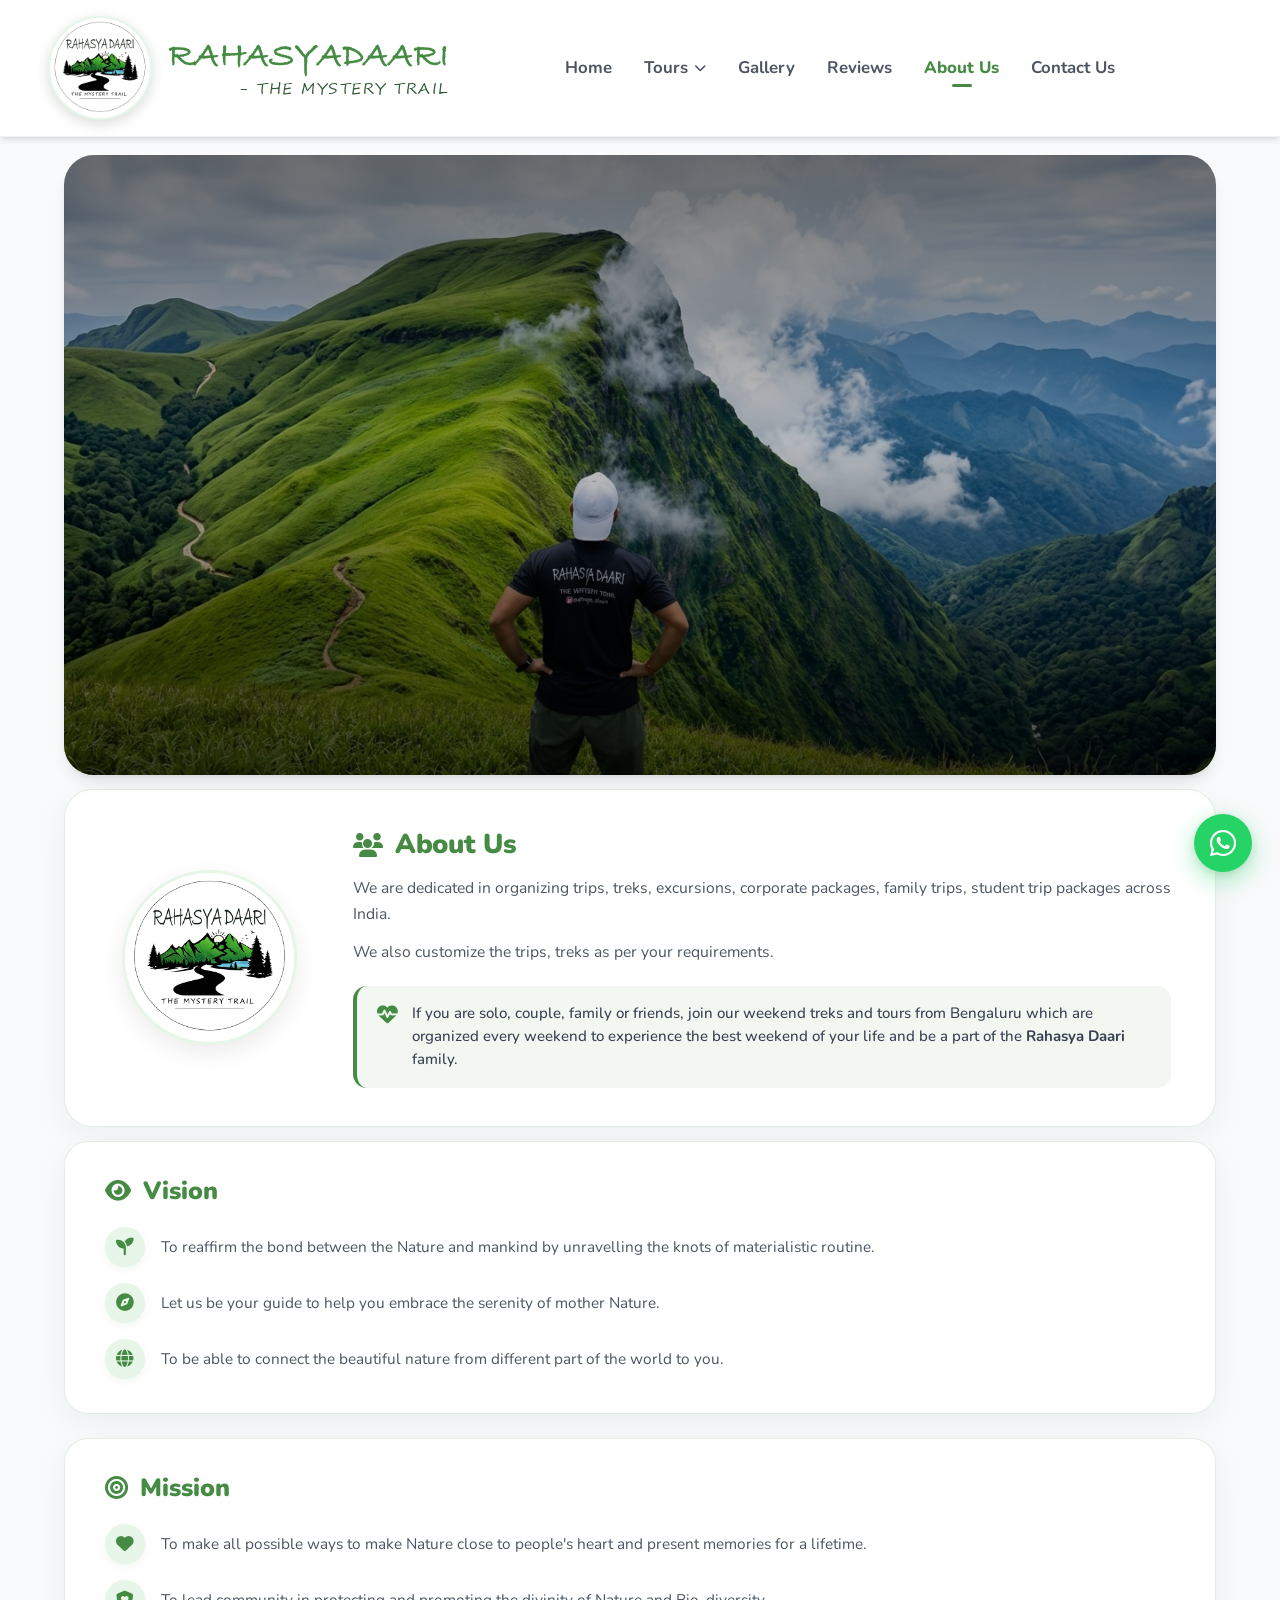
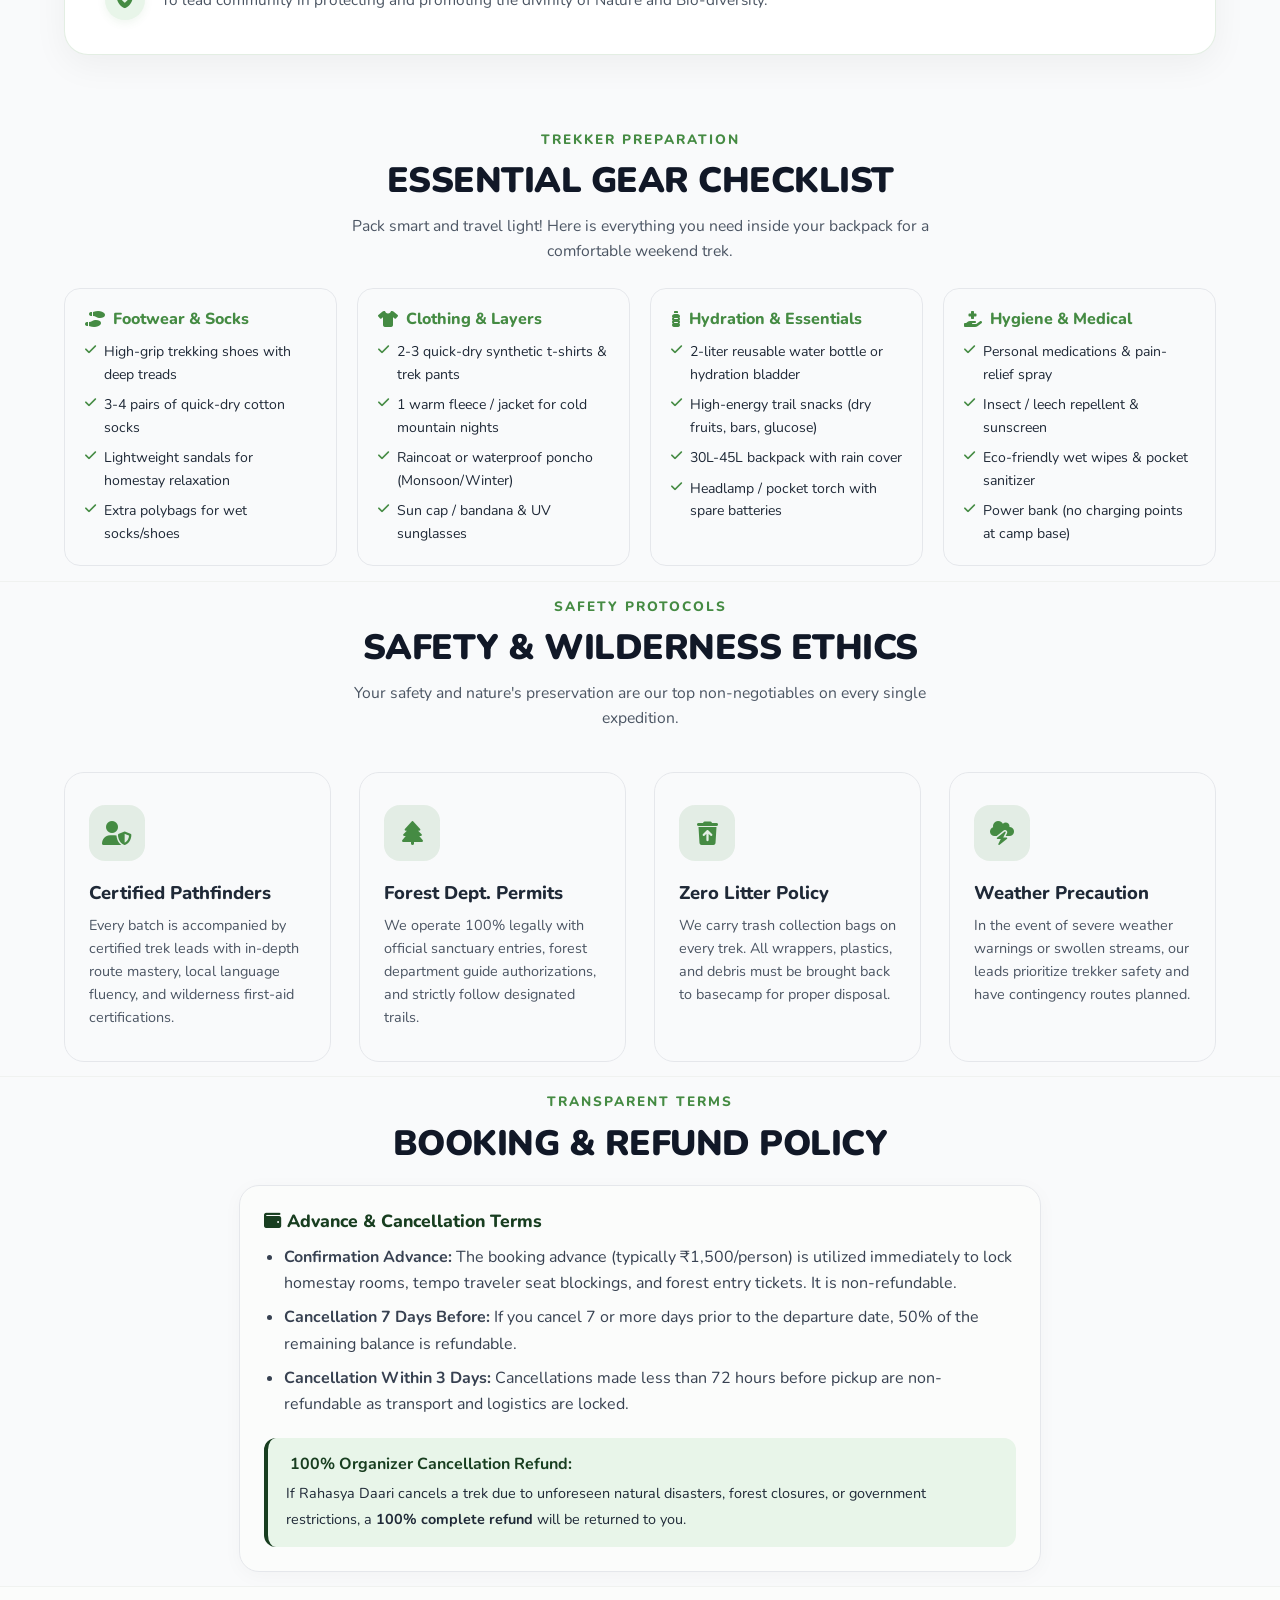
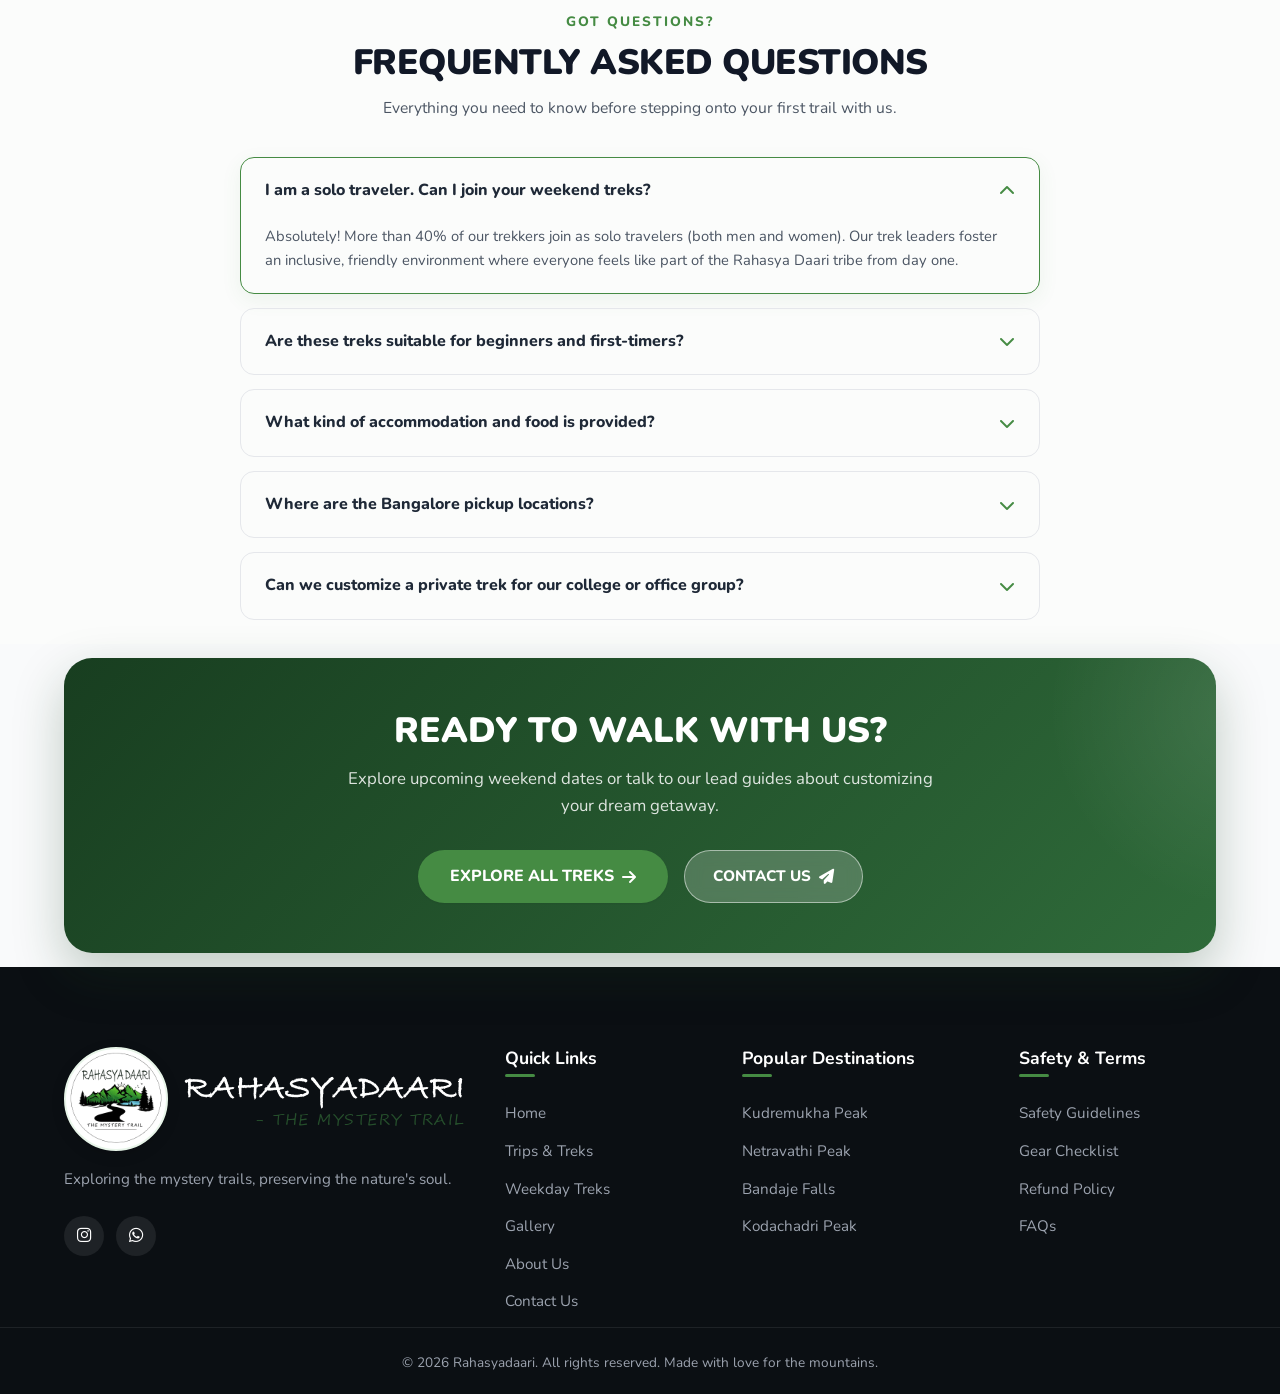
==== commit 199077d4: "Updated website" ====
--- a/about.html
+++ b/about.html
@@ -10,7 +10,7 @@
     <!-- Google Fonts: Nunito -->
     <link rel="preconnect" href="https://fonts.googleapis.com">
     <link rel="preconnect" href="https://fonts.gstatic.com" crossorigin>
-    <link href="https://fonts.googleapis.com/css2?family=Nunito:wght@300;400;600;700;800;900&display=swap"
+    <link href="https://fonts.googleapis.com/css2?family=Architects+Daughter&family=Gochi+Hand&family=Kalam:wght@700&family=Patrick+Hand&family=Caveat:wght@700&family=Nunito:wght@300;400;600;700;800;900&display=swap"
         rel="stylesheet">
     <!-- FontAwesome icons -->
     <link rel="stylesheet" href="https://cdnjs.cloudflare.com/ajax/libs/font-awesome/6.4.0/css/all.min.css">
@@ -46,7 +46,7 @@
                         <a href="trips.html#popular" class="dropdown-item">Popular Treks</a>
                     </div>
                 </div>
-                <a href="index.html#gallery" class="nav-link">Gallery</a>
+                <a href="gallery.html" class="nav-link">Gallery</a>
                 <a href="index.html#reviews" class="nav-link">Reviews</a>
                 <a href="about.html" class="nav-link active active-page">About Us</a>
                 <a href="contact.html" class="nav-link">Contact Us</a>
@@ -374,8 +374,10 @@
                     <img src="images/Branding/logo.webp" alt="Rahasyadaari Logo" class="logo-img"
                         onerror="this.style.display='none'; this.nextElementSibling.style.display='block';">
                     <div class="logo-fallback" style="display:none;">RD</div>
-                    <span class="logo-text"><span class="logo-text-full">Rahasya Daari</span><span
-                            class="logo-text-short">Rahasya</span></span>
+                <div class="logo-brand-block">
+                    <span class="logo-text">RahasyaDaari</span>
+                    <span class="logo-tagline">- The Mystery Trail</span>
+                </div>
                 </a>
                 <p class="footer-tagline">Exploring the mystery trails, preserving the nature's soul.</p>
                 <div class="social-links">
@@ -392,6 +394,7 @@
                     <li><a href="index.html">Home</a></li>
                     <li><a href="trips.html">Trips & Treks</a></li>
                     <li><a href="weekday.html">Weekday Treks</a></li>
+                    <li><a href="gallery.html">Gallery</a></li>
                     <li><a href="about.html">About Us</a></li>
                     <li><a href="contact.html">Contact Us</a></li>
                 </ul>
--- a/styles.css
+++ b/styles.css
@@ -1,4 +1,21 @@
-@import url('https://fonts.googleapis.com/css2?family=Satisfy&family=Kaushan+Script&family=Courgette&family=Marck+Script&family=Nunito:wght@300;400;600;700;800;900&display=swap');
+@import url('https://fonts.googleapis.com/css2?family=Architects+Daughter&family=Gochi+Hand&family=Kalam:wght@700&family=Patrick+Hand&family=Caveat:wght@700&family=Satisfy&family=Kaushan+Script&family=Courgette&family=Marck+Script&family=Nunito:wght@300;400;600;700;800;900&display=swap');
+
+/* Custom Web Fonts - ITC Bradley Hand Regular & Segoe Print Regular */
+@font-face {
+    font-family: 'Bradley Hand ITC';
+    src: url('fonts/BRADHITC.TTF') format('truetype');
+    font-weight: normal;
+    font-style: normal;
+    font-display: swap;
+}
+
+@font-face {
+    font-family: 'Segoe Print';
+    src: url('fonts/segoepr.ttf') format('truetype');
+    font-weight: normal;
+    font-style: normal;
+    font-display: swap;
+}
 
 /* Custom Variables & Design Tokens */
 :root {
@@ -13,6 +30,8 @@
     --text-secondary: #4B5563;       /* Medium gray */
     --font-main: 'Nunito', sans-serif;
     --font-handwriting: 'Satisfy', 'Kaushan Script', 'Courgette', cursive;
+    --font-bradley: 'Bradley Hand ITC', 'Bradley Hand', 'Architects Daughter', cursive;
+    --font-segoe: 'Segoe Print', 'Patrick Hand', cursive;
     
     /* Box Shadows */
     --shadow-sm: 0 1px 2px 0 rgba(0, 0, 0, 0.05);
@@ -276,8 +295,8 @@
 }
 
 .logo-img {
-    width: 92px;
-    height: 92px;
+    width: 104px;
+    height: 104px;
     object-fit: contain;
     border-radius: 50%;
     background-color: #ffffff;
@@ -310,10 +329,24 @@
     line-height: 1.12;
 }
 
+.logo-brand-text-img {
+    height: 28px;
+    width: auto;
+    max-width: 210px;
+    object-fit: contain;
+    display: block;
+    filter: drop-shadow(0 1px 1px rgba(0,0,0,0.05));
+    transition: transform 0.3s ease;
+}
+
+.logo-wrapper:hover .logo-brand-text-img {
+    transform: scale(1.02);
+}
+
 .logo-text {
-    font-family: 'Bradley Hand ITC', 'Bradley Hand', 'Segoe Print', 'Comic Sans MS', cursive;
-    font-size: 1.72rem;
-    font-weight: 900;
+    font-family: var(--font-bradley);
+    font-size: 2.15rem;
+    font-weight: 700;
     text-transform: uppercase;
     letter-spacing: 0.8px;
     color: var(--primary-green);
@@ -323,13 +356,13 @@
 }
 
 .logo-tagline {
-    font-family: var(--font-main);
-    font-size: 0.8rem;
-    font-weight: 800;
+    font-family: var(--font-segoe);
+    font-size: 0.95rem;
+    font-weight: 400;
     text-transform: uppercase;
-    letter-spacing: 1.6px;
+    letter-spacing: 1.5px;
     color: #27522d;
-    margin-top: 3px;
+    margin-top: 2px;
     white-space: nowrap;
     display: block;
     text-align: right;
@@ -638,7 +671,7 @@
 }
 
 .hero-title {
-    font-family: 'Bradley Hand ITC', 'Bradley Hand', 'Segoe Print', 'Comic Sans MS', cursive;
+    font-family: var(--font-brand);
     font-size: 3.4rem;
     font-weight: 900;
     text-transform: uppercase;
@@ -650,7 +683,7 @@
 }
 
 .hero-subtitle {
-    font-family: 'Bradley Hand ITC', 'Bradley Hand', 'Segoe Print', 'Comic Sans MS', cursive;
+    font-family: var(--font-brand);
     font-size: 1.85rem;
     font-weight: 900;
     text-transform: uppercase;
@@ -947,6 +980,26 @@
     color: #111111;
     margin-bottom: 6px;
     line-height: 1.35;
+}
+
+.trek-card-location {
+    font-size: 0.88rem;
+    font-weight: 600;
+    color: var(--text-secondary);
+    line-height: 1.4;
+    margin-bottom: 8px;
+    display: flex;
+    align-items: center;
+    gap: 6px;
+    white-space: nowrap;
+    overflow: hidden;
+    text-overflow: ellipsis;
+}
+
+.trek-card-location i {
+    color: var(--primary-green);
+    font-size: 0.92rem;
+    flex-shrink: 0;
 }
 
 .trek-card-pickup {
@@ -2596,13 +2649,18 @@
     }
 
     .logo-img, .logo-fallback {
-        width: 50px !important;
-        height: 50px !important;
+        width: 68px !important;
+        height: 68px !important;
     }
     
     .logo-text {
         display: block !important;
-        font-size: 1.15rem !important;
+        font-size: 1.5rem !important;
+    }
+
+    .logo-tagline {
+        display: block !important;
+        font-size: 0.78rem !important;
     }
     
     .header-container {
@@ -2688,13 +2746,18 @@
     }
     
     .logo-img, .logo-fallback {
-        width: 48px !important;
-        height: 48px !important;
+        width: 62px !important;
+        height: 62px !important;
     }
 
     .logo-text {
         display: block !important;
-        font-size: 1.05rem !important;
+        font-size: 1.38rem !important;
+    }
+
+    .logo-tagline {
+        display: block !important;
+        font-size: 0.72rem !important;
     }
     
     .nav-menu {
@@ -2777,12 +2840,16 @@
 
 @media (max-width: 480px) {
     .logo-img, .logo-fallback {
-        width: 38px !important;
-        height: 38px !important;
+        width: 54px !important;
+        height: 54px !important;
     }
     .logo-text {
         display: block !important;
-        font-size: 0.95rem !important;
+        font-size: 1.25rem !important;
+    }
+    .logo-tagline {
+        display: block !important;
+        font-size: 0.68rem !important;
     }
     .logo-text-full {
         display: inline !important;
@@ -5178,6 +5245,11 @@
         overflow: hidden;
     }
 
+    .landing-trails-grid .trek-card-location {
+        font-size: 0.8rem !important;
+        margin-bottom: 8px !important;
+    }
+
     .landing-trails-grid .trek-card-pickup {
         font-size: 0.7rem !important;
         margin-bottom: 8px !important;
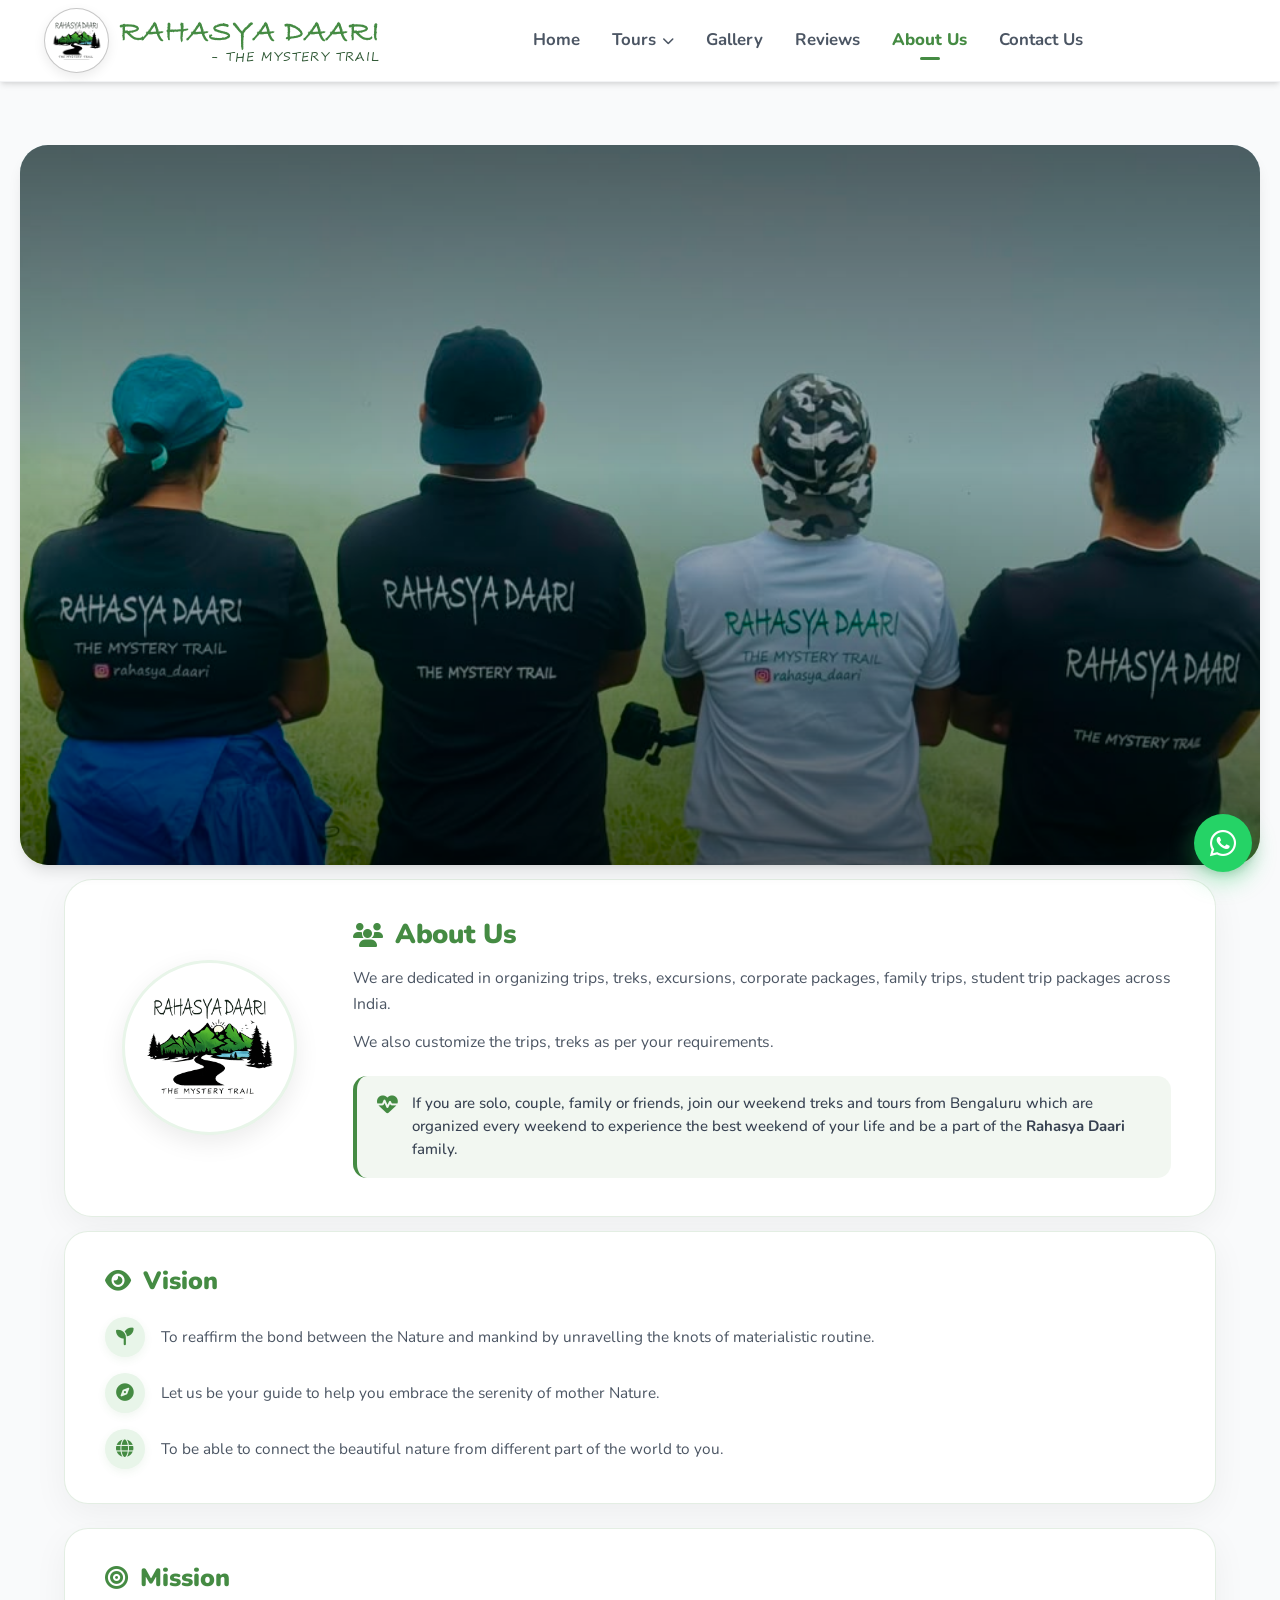
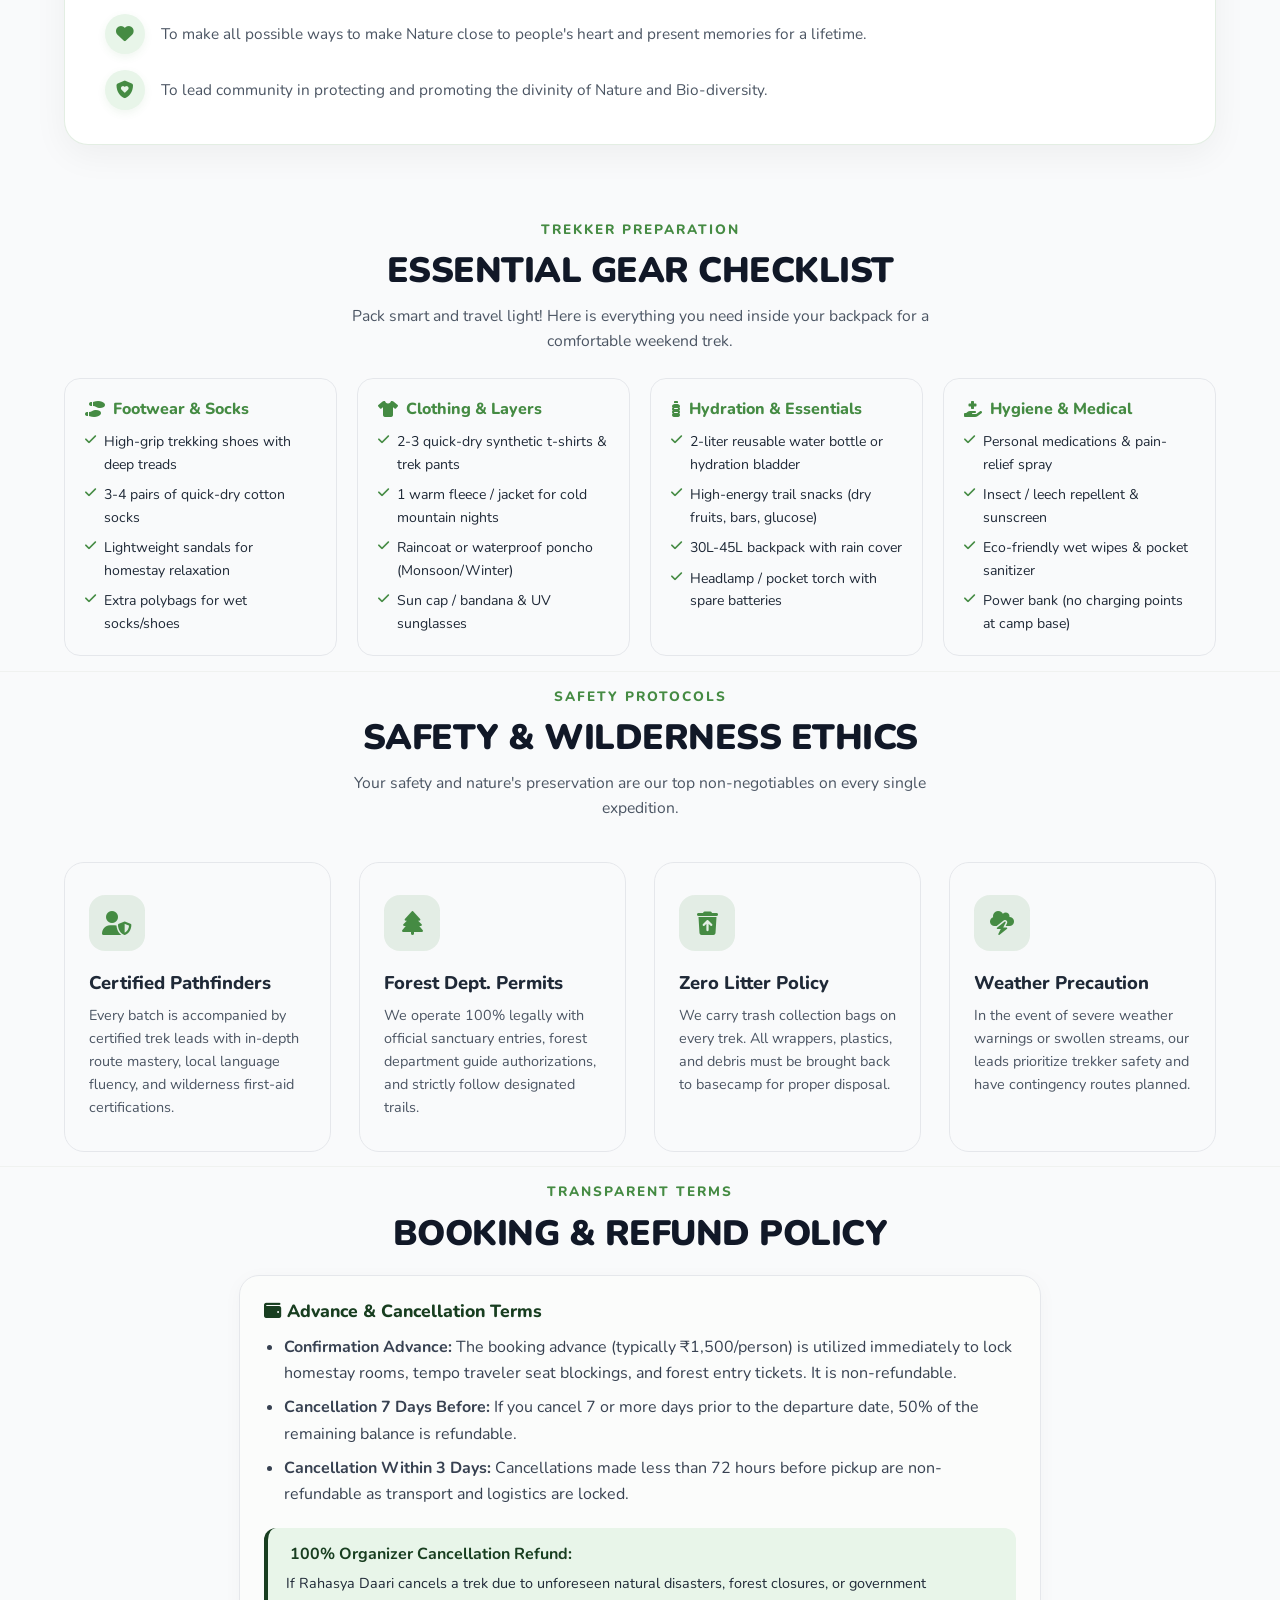
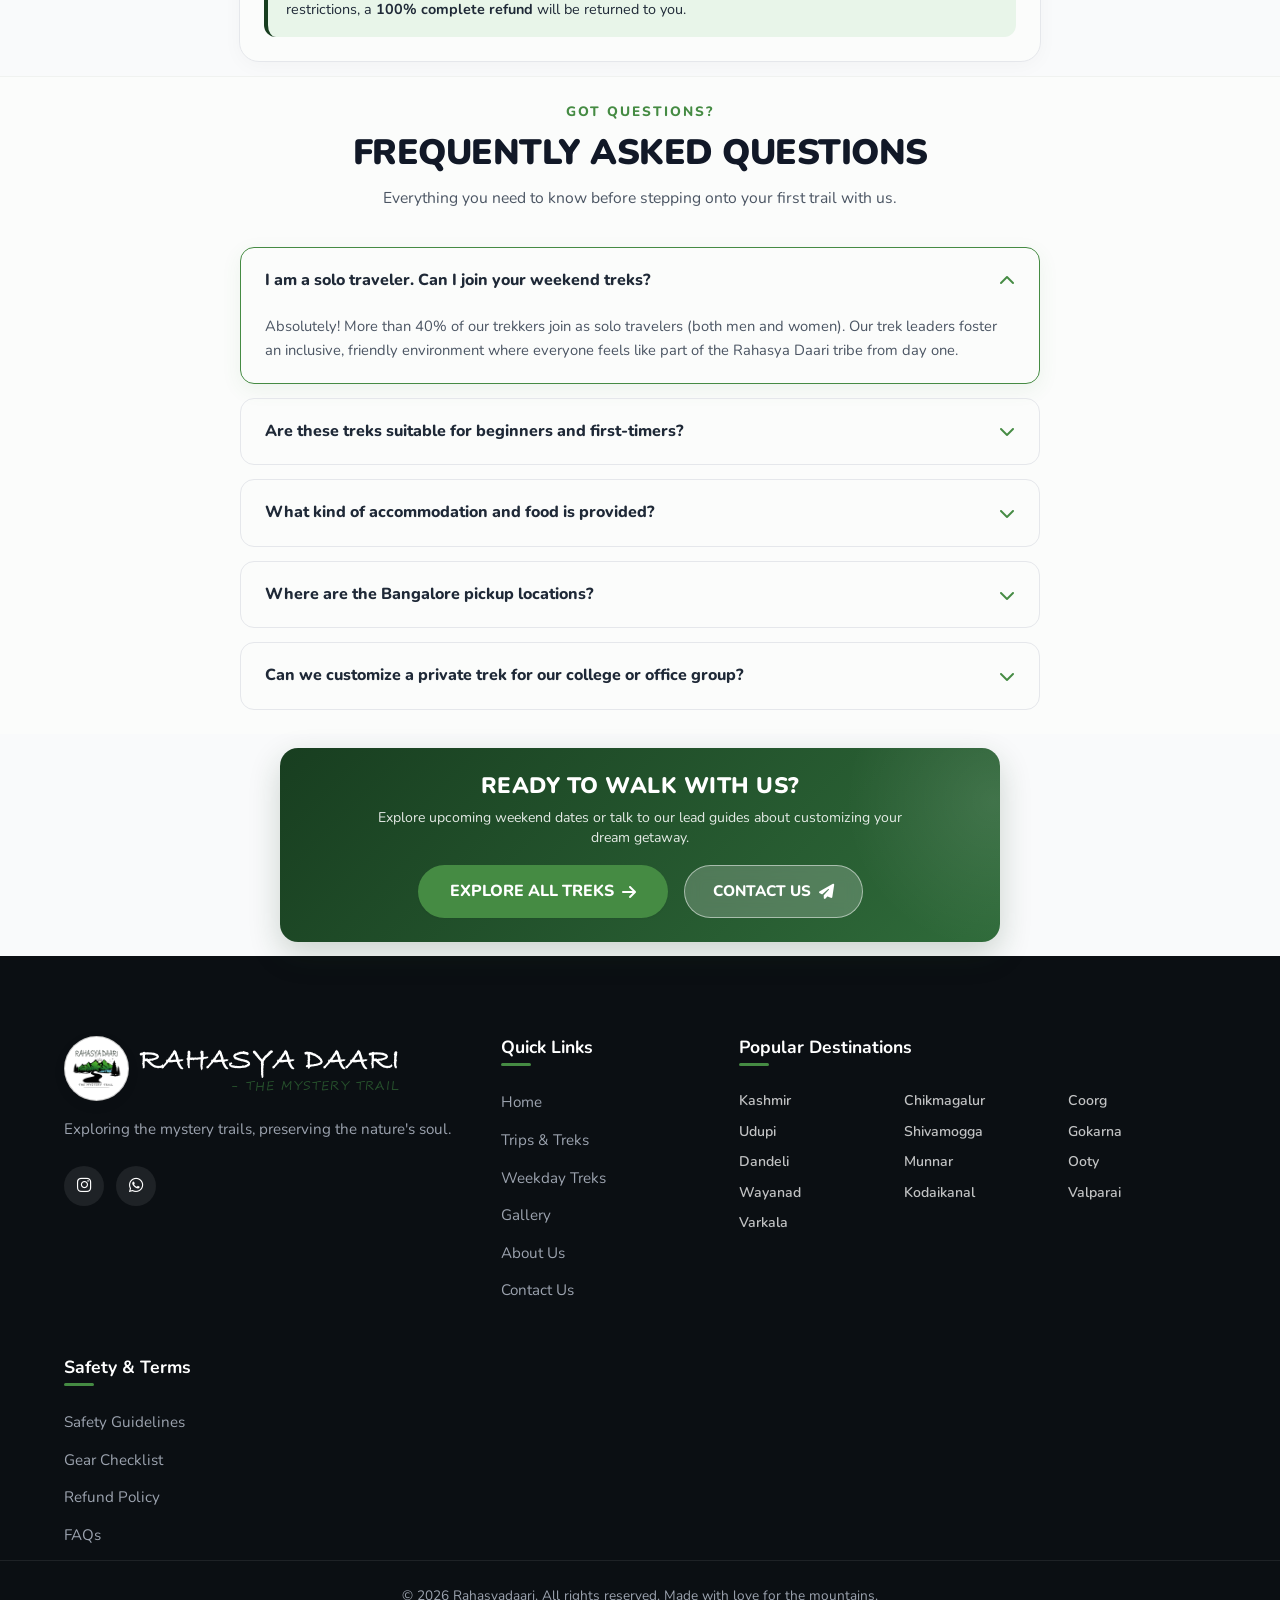
==== commit 575812a0: "Updated website" ====
--- a/about.html
+++ b/about.html
@@ -14,6 +14,8 @@
         rel="stylesheet">
     <!-- FontAwesome icons -->
     <link rel="stylesheet" href="https://cdnjs.cloudflare.com/ajax/libs/font-awesome/6.4.0/css/all.min.css">
+    <!-- Preload custom Bradley Hand font to prevent font flash on refresh -->
+    <link rel="preload" href="fonts/BRADHITC.TTF" as="font" type="font/ttf" crossorigin>
     <!-- Custom stylesheet -->
     <link rel="stylesheet" href="styles.css?v=107">
 </head>
@@ -24,11 +26,9 @@
     <header class="header">
         <div class="header-container">
             <a href="index.html" class="logo-wrapper">
-                <img src="images/Branding/logo.png" alt="Rahasyadaari Logo" class="logo-img"
-                    onerror="this.style.display='none'; this.nextElementSibling.style.display='block';">
-                <div class="logo-fallback" style="display:none;">RD</div>
+                <img src="images/Branding/logo.png" alt="Rahasya Daari Logo" class="logo-img">
                 <div class="logo-brand-block">
-                    <span class="logo-text">RahasyaDaari</span>
+                    <span class="logo-text">RAHASYA DAARI</span>
                     <span class="logo-tagline">- The Mystery Trail</span>
                 </div>
             </a>
@@ -40,10 +40,10 @@
                         Tours <i class="fa-solid fa-chevron-down dropdown-icon"></i>
                     </a>
                     <div class="dropdown-menu">
-                        <a href="trips.html#weekday" class="dropdown-item">Weekday Trips</a>
+                        <a href="trips.html#popular" class="dropdown-item">Top Rated Trips & Treks</a>
+                        <a href="trips.html#sightseeing" class="dropdown-item">Weekend Trips</a>
                         <a href="trips.html#trips" class="dropdown-item">Weekend Treks</a>
-                        <a href="trips.html#sightseeing" class="dropdown-item">Weekend Trips</a>
-                        <a href="trips.html#popular" class="dropdown-item">Popular Treks</a>
+                        <a href="trips.html#weekday" class="dropdown-item">Weekday Treks</a>
                     </div>
                 </div>
                 <a href="gallery.html" class="nav-link">Gallery</a>
@@ -67,9 +67,11 @@
         <section class="hero-section">
             <div class="hero-container">
                 <div class="hero-bg-slider">
-                    <div class="hero-bg-slide active" style="background-image: url('images/Hero/hero-bg-landscape.jpg');"></div>
-                    <div class="hero-bg-slide" style="background-image: url('images/Kudremukha/kudremukha-trail-1.jpg');"></div>
-                    <div class="hero-bg-slide" style="background-image: url('images/Kodachadri/kodachadri-cover.jpg');"></div>
+                    <div class="hero-bg-slide active" style="background-image: url('images/Branding/hero2.jpeg');"></div>
+                    <div class="hero-bg-slide" style="background-image: url('images/Branding/hero1.jpeg');"></div>
+                    <div class="hero-bg-slide" style="background-image: url('images/Branding/hero3.jpeg');"></div>
+                    <div class="hero-bg-slide" style="background-image: url('images/Branding/hero4.jpeg');"></div>
+                    <div class="hero-bg-slide" style="background-image: url('images/Branding/home5.jpeg');"></div>
                 </div>
                 <div class="hero-overlay"></div>
             </div>
@@ -371,13 +373,11 @@
         <div class="container footer-grid">
             <div class="footer-brand">
                 <a href="index.html" class="logo-wrapper">
-                    <img src="images/Branding/logo.webp" alt="Rahasyadaari Logo" class="logo-img"
-                        onerror="this.style.display='none'; this.nextElementSibling.style.display='block';">
-                    <div class="logo-fallback" style="display:none;">RD</div>
-                <div class="logo-brand-block">
-                    <span class="logo-text">RahasyaDaari</span>
-                    <span class="logo-tagline">- The Mystery Trail</span>
-                </div>
+                    <img src="images/Branding/logo.png" alt="Rahasya Daari Logo" class="logo-img">
+                    <div class="logo-brand-block">
+                        <span class="logo-text">RAHASYA DAARI</span>
+                        <span class="logo-tagline">- The Mystery Trail</span>
+                    </div>
                 </a>
                 <p class="footer-tagline">Exploring the mystery trails, preserving the nature's soul.</p>
                 <div class="social-links">
@@ -400,14 +400,23 @@
                 </ul>
             </div>
 
-            <div class="footer-col">
+            <div class="footer-col footer-destinations-col">
                 <h4 class="footer-title">Popular Destinations</h4>
-                <ul class="footer-links">
-                    <li><a href="trips.html#trek-kudremukh">Kudremukha Peak</a></li>
-                    <li><a href="trips.html#trek-netravathi">Netravathi Peak</a></li>
-                    <li><a href="trips.html#trek-bandaje-falls">Bandaje Falls</a></li>
-                    <li><a href="trips.html#trek-kodachadri">Kodachadri Peak</a></li>
-                </ul>
+                <div class="destinations-grid">
+                    <span>Kashmir</span>
+                    <span>Chikmagalur</span>
+                    <span>Coorg</span>
+                    <span>Udupi</span>
+                    <span>Shivamogga</span>
+                    <span>Gokarna</span>
+                    <span>Dandeli</span>
+                    <span>Munnar</span>
+                    <span>Ooty</span>
+                    <span>Wayanad</span>
+                    <span>Kodaikanal</span>
+                    <span>Valparai</span>
+                    <span>Varkala</span>
+                </div>
             </div>
 
             <div class="footer-col">
--- a/styles.css
+++ b/styles.css
@@ -6,7 +6,7 @@
     src: url('fonts/BRADHITC.TTF') format('truetype');
     font-weight: normal;
     font-style: normal;
-    font-display: swap;
+    font-display: block;
 }
 
 @font-face {
@@ -14,7 +14,7 @@
     src: url('fonts/segoepr.ttf') format('truetype');
     font-weight: normal;
     font-style: normal;
-    font-display: swap;
+    font-display: block;
 }
 
 /* Custom Variables & Design Tokens */
@@ -32,6 +32,7 @@
     --font-handwriting: 'Satisfy', 'Kaushan Script', 'Courgette', cursive;
     --font-bradley: 'Bradley Hand ITC', 'Bradley Hand', 'Architects Daughter', cursive;
     --font-segoe: 'Segoe Print', 'Patrick Hand', cursive;
+    --font-brand: 'Architects Daughter', 'Bradley Hand ITC', 'Segoe Print', cursive;
     
     /* Box Shadows */
     --shadow-sm: 0 1px 2px 0 rgba(0, 0, 0, 0.05);
@@ -278,7 +279,7 @@
 .header-container {
     max-width: 1240px;
     margin: 0 auto;
-    padding: 16px 28px;
+    padding: 8px 24px;
     display: flex;
     align-items: center;
     justify-content: space-between;
@@ -289,37 +290,43 @@
 .logo-wrapper {
     display: flex;
     align-items: center;
-    gap: 16px;
+    gap: 10px;
     text-decoration: none;
     color: var(--text-primary);
 }
 
 .logo-img {
-    width: 104px;
-    height: 104px;
+    height: 65px !important;
+    width: 65px !important;
     object-fit: contain;
-    border-radius: 50%;
-    background-color: #ffffff;
-    box-shadow: 0 4px 14px rgba(0, 0, 0, 0.14);
-    border: 2px solid #e8f5e9;
-    padding: 3px;
-    display: block;
-    flex-shrink: 0;
-    transition: all 0.4s cubic-bezier(0.4, 0, 0.2, 1);
+    display: block !important;
+    background-color: #ffffff !important;
+    border-radius: 50% !important;
+    padding: 2px !important;
+    border: 1.5px solid rgba(0, 0, 0, 0.22) !important;
+    box-shadow: 0 4px 12px rgba(0, 0, 0, 0.08) !important;
+    transition: transform 0.3s ease;
+}
+
+.logo-wrapper:hover .logo-img {
+    transform: scale(1.05);
 }
 
 .logo-fallback {
-    width: 92px;
-    height: 92px;
-    background-color: var(--primary-green);
-    color: white;
-    border-radius: 50%;
-    display: flex;
-    align-items: center;
-    justify-content: center;
-    font-weight: 800;
-    font-size: 2rem;
-    transition: all 0.4s cubic-bezier(0.4, 0, 0.2, 1);
+    display: none !important;
+}
+
+.footer-logo-img {
+    height: 145px !important;
+    width: 145px !important;
+    object-fit: contain;
+    margin-bottom: 12px;
+    display: block !important;
+    background-color: #ffffff !important;
+    border-radius: 50% !important;
+    padding: 4px !important;
+    border: 1.5px solid rgba(0, 0, 0, 0.22) !important;
+    box-shadow: 0 4px 12px rgba(0, 0, 0, 0.1) !important;
 }
 
 .logo-brand-block {
@@ -330,9 +337,9 @@
 }
 
 .logo-brand-text-img {
-    height: 28px;
+    height: 24px;
     width: auto;
-    max-width: 210px;
+    max-width: 180px;
     object-fit: contain;
     display: block;
     filter: drop-shadow(0 1px 1px rgba(0,0,0,0.05));
@@ -345,10 +352,10 @@
 
 .logo-text {
     font-family: var(--font-bradley);
-    font-size: 2.15rem;
+    font-size: 1.85rem;
     font-weight: 700;
     text-transform: uppercase;
-    letter-spacing: 0.8px;
+    letter-spacing: 1px;
     color: var(--primary-green);
     white-space: nowrap;
     display: inline-block;
@@ -357,12 +364,12 @@
 
 .logo-tagline {
     font-family: var(--font-segoe);
-    font-size: 0.95rem;
+    font-size: 0.72rem;
     font-weight: 400;
     text-transform: uppercase;
-    letter-spacing: 1.5px;
+    letter-spacing: 1.2px;
     color: #27522d;
-    margin-top: 2px;
+    margin-top: 1px;
     white-space: nowrap;
     display: block;
     text-align: right;
@@ -586,7 +593,7 @@
 
 /* Hero Section (Inset Card Style) */
 .hero-section {
-    padding: 155px 24px 0 24px; /* Space between header and image card, zero bottom gap */
+    padding: 145px 20px 0 20px; /* Leaves clear breathing space after header */
     background-color: var(--light-neutral);
     transition: padding 0.4s cubic-bezier(0.4, 0, 0.2, 1);
 }
@@ -594,10 +601,10 @@
 .hero-container {
     position: relative;
     width: 100%;
-    max-width: 1152px;
-    height: 620px;
+    max-width: 1440px;
+    height: clamp(650px, 80vh, 900px);
     margin: 0 auto;
-    border-radius: 30px;
+    border-radius: 28px;
     overflow: hidden;
     display: flex;
     align-items: center;
@@ -621,15 +628,18 @@
     width: 100%;
     height: 100%;
     background-size: cover;
-    background-position: center;
+    background-position: center center;
+    background-repeat: no-repeat;
     opacity: 0;
-    transition: opacity 0.8s ease-in-out, transform 2s cubic-bezier(0.1, 0.8, 0.2, 1);
-    transform: scale(1.01);
+    transition: opacity 0.8s ease-in-out;
+    transform: translateZ(0) scale(1.0);
+    image-rendering: -webkit-optimize-contrast;
+    image-rendering: crisp-edges;
+    backface-visibility: hidden;
 }
 
 .hero-bg-slide.active {
     opacity: 1;
-    transform: scale(1.06);
     z-index: 2;
 }
 
@@ -671,24 +681,24 @@
 }
 
 .hero-title {
-    font-family: var(--font-brand);
-    font-size: 3.4rem;
-    font-weight: 900;
-    text-transform: uppercase;
+    font-family: 'Segoe Print', 'Patrick Hand', var(--font-segoe), cursive !important;
+    font-size: 2.85rem;
+    font-weight: 400 !important;
+    text-transform: uppercase !important;
+    letter-spacing: 1.5px;
+    margin-bottom: 6px;
+    text-shadow: 0 3px 12px rgba(0, 0, 0, 0.7);
+    line-height: 1.25;
+    animation: fadeInUp 0.8s ease;
+}
+
+.hero-subtitle {
+    font-family: 'Segoe Print', 'Patrick Hand', var(--font-segoe), cursive !important;
+    font-size: 1.65rem;
+    font-weight: 400 !important;
+    text-transform: uppercase !important;
     letter-spacing: 1.2px;
-    margin-bottom: 8px;
-    text-shadow: 0 3px 14px rgba(0, 0, 0, 0.65);
-    line-height: 1.2;
-    animation: fadeInUp 0.8s ease;
-}
-
-.hero-subtitle {
-    font-family: var(--font-brand);
-    font-size: 1.85rem;
-    font-weight: 900;
-    text-transform: uppercase;
-    letter-spacing: 0.8px;
-    text-shadow: 0 2px 10px rgba(0, 0, 0, 0.65);
+    text-shadow: 0 2px 8px rgba(0, 0, 0, 0.7);
     opacity: 0.96;
     margin-bottom: 0;
     animation: fadeInUp 1s ease;
@@ -1031,21 +1041,41 @@
 }
 
 .trek-card-duration {
-    font-size: 0.85rem;
-    color: var(--text-secondary);
-    display: flex;
-    align-items: center;
-    gap: 6px;
-}
-
-.trek-card-duration i {
-    color: var(--primary-green);
+    display: none !important;
 }
 
 .trek-card-price {
+    display: inline-flex;
+    align-items: baseline;
+    font-size: 1.15rem;
+    font-weight: 900;
+}
+
+.price-strikethrough {
+    text-decoration: line-through;
+    color: #94a3b8;
+    font-size: 0.85em;
+    font-weight: 500;
+    margin-right: 6px;
+}
+
+.price-current {
+    color: var(--primary-green, #10b981);
+    font-weight: 800;
+}
+
+#detailsPrice .price-strikethrough {
+    font-size: 0.85em;
+    color: #94a3b8;
+    text-decoration: line-through;
+    margin-right: 6px;
+    font-weight: 500;
+}
+
+#detailsPrice .price-current {
+    color: var(--primary-green, #10b981);
+    font-weight: 800;
     font-size: 1.25rem;
-    font-weight: 900;
-    color: #111111;
 }
 
 /* About Us Section styling */
@@ -1701,8 +1731,8 @@
     position: relative;
     width: 100%;
     max-width: 1152px;
-    height: 620px !important;
-    min-height: 620px !important;
+    height: 720px !important;
+    min-height: 720px !important;
     margin: 0 auto;
     border-radius: 30px;
     overflow: hidden;
@@ -1729,14 +1759,17 @@
     height: 100%;
     background-size: cover;
     background-position: center;
+    background-repeat: no-repeat;
     opacity: 0;
-    transition: opacity 0.8s ease-in-out, transform 2s cubic-bezier(0.1, 0.8, 0.2, 1);
-    transform: scale(1.01);
+    transition: opacity 0.8s ease-in-out;
+    transform: translateZ(0) scale(1.0);
+    image-rendering: -webkit-optimize-contrast;
+    image-rendering: crisp-edges;
+    backface-visibility: hidden;
 }
 
 .details-hero-bg-slide.active {
     opacity: 1;
-    transform: scale(1.06);
     z-index: 2;
 }
 
@@ -1751,7 +1784,7 @@
     left: 0;
     width: 100%;
     height: 100%;
-    background: linear-gradient(180deg, rgba(0, 0, 0, 0.15) 0%, rgba(0, 0, 0, 0) 35%, rgba(0, 0, 0, 0.75) 100%);
+    background: linear-gradient(180deg, rgba(0, 0, 0, 0.35) 0%, rgba(0, 0, 0, 0.1) 40%, rgba(0, 0, 0, 0.85) 100%);
     z-index: 2;
 }
 
@@ -1792,22 +1825,29 @@
     box-shadow: var(--shadow-glow);
 }
 
+.details-hero-text,
 .details-hero-content {
-    color: #ffffff;
+    color: #ffffff !important;
 }
 
 .details-trek-title {
+    color: #ffffff !important;
     font-size: 2.75rem;
     font-weight: 900;
     margin-top: 8px;
     margin-bottom: 4px;
-    text-shadow: 0 2px 8px rgba(0, 0, 0, 0.4);
+    text-shadow: 0 2px 10px rgba(0, 0, 0, 0.8), 0 0 20px rgba(0, 0, 0, 0.5);
 }
 
 .details-trek-location {
+    color: #ffffff !important;
     font-size: 1.1rem;
-    opacity: 0.9;
-    text-shadow: 0 2px 4px rgba(0, 0, 0, 0.4);
+    opacity: 0.95;
+    text-shadow: 0 2px 6px rgba(0, 0, 0, 0.8);
+}
+
+.details-trek-location i {
+    color: #ffffff !important;
 }
 
 .details-body-section {
@@ -1850,7 +1890,7 @@
     }
     
     .details-hero-container {
-        height: 460px;
+        height: 580px;
         border-radius: 20px;
     }
     
@@ -1881,7 +1921,7 @@
     }
     
     .details-hero-container {
-        height: 380px;
+        height: 500px;
         border-radius: 16px;
     }
     
@@ -2649,13 +2689,13 @@
     }
 
     .logo-img, .logo-fallback {
-        width: 68px !important;
-        height: 68px !important;
+        width: auto !important;
+        height: 88px !important;
     }
     
     .logo-text {
         display: block !important;
-        font-size: 1.5rem !important;
+        font-size: 2.1rem !important;
     }
 
     .logo-tagline {
@@ -2724,7 +2764,7 @@
     }
     
     .hero-container {
-        height: 460px;
+        height: 580px;
         border-radius: 20px;
     }
     
@@ -2746,13 +2786,13 @@
     }
     
     .logo-img, .logo-fallback {
-        width: 62px !important;
-        height: 62px !important;
+        width: auto !important;
+        height: 76px !important;
     }
 
     .logo-text {
         display: block !important;
-        font-size: 1.38rem !important;
+        font-size: 1.85rem !important;
     }
 
     .logo-tagline {
@@ -2840,12 +2880,12 @@
 
 @media (max-width: 480px) {
     .logo-img, .logo-fallback {
-        width: 54px !important;
-        height: 54px !important;
+        width: auto !important;
+        height: 64px !important;
     }
     .logo-text {
         display: block !important;
-        font-size: 1.25rem !important;
+        font-size: 1.55rem !important;
     }
     .logo-tagline {
         display: block !important;
@@ -2884,7 +2924,7 @@
         font-size: 1.1rem;
     }
     .hero-container {
-        height: 380px;
+        height: 500px;
     }
     .trek-grid {
         grid-template-columns: 1fr;
@@ -3277,11 +3317,19 @@
     display: flex;
     flex-direction: column;
     justify-content: space-between;
-    min-height: 170px;
+    min-height: 130px;
     box-shadow: 0 2px 12px rgba(0, 0, 0, 0.03);
     transition: all 0.35s cubic-bezier(0.4, 0, 0.2, 1);
     position: relative;
     overflow: hidden;
+}
+
+.cat-info {
+    display: flex;
+    flex-direction: column;
+    justify-content: space-between;
+    height: 100%;
+    flex-grow: 1;
 }
 
 .home-cat-card::before {
@@ -4527,13 +4575,7 @@
 }
 
 .review-card-footer {
-    display: flex;
-    align-items: center;
-    justify-content: space-between;
-    gap: 10px;
-    padding-top: 14px;
-    border-top: 1px solid #f3f4f6;
-    flex-wrap: wrap;
+    display: none !important;
 }
 
 .review-trail-pill {
@@ -4727,11 +4769,13 @@
 
 .cta-banner-card {
     background: linear-gradient(135deg, #183e20 0%, #2f6b3a 100%);
-    border-radius: 28px;
-    padding: 50px 40px;
+    border-radius: 18px;
+    padding: 24px 24px;
+    max-width: 720px;
+    margin: 0 auto;
     color: #ffffff;
     text-align: center;
-    box-shadow: 0 20px 50px rgba(24, 62, 32, 0.25);
+    box-shadow: 0 12px 32px rgba(24, 62, 32, 0.2);
     position: relative;
     overflow: hidden;
 }
@@ -4740,23 +4784,24 @@
     position: absolute;
     top: -50%;
     right: -20%;
-    width: 400px;
-    height: 400px;
+    width: 300px;
+    height: 300px;
     border-radius: 50%;
     background: radial-gradient(circle, rgba(255, 255, 255, 0.1) 0%, transparent 70%);
 }
 
 .cta-banner-title {
-    font-size: 2.2rem;
-    font-weight: 900;
-    margin-bottom: 14px;
+    font-size: 1.4rem;
+    font-weight: 850;
+    margin-bottom: 8px;
+    letter-spacing: 0.5px;
 }
 .cta-banner-desc {
-    font-size: 1.05rem;
-    color: rgba(255, 255, 255, 0.85);
-    max-width: 600px;
-    margin: 0 auto 30px;
-    line-height: 1.6;
+    font-size: 0.88rem;
+    color: rgba(255, 255, 255, 0.88);
+    max-width: 540px;
+    margin: 0 auto 16px;
+    line-height: 1.45;
 }
 
 /* FAQ Accordion (For About Us & Contact) */
@@ -5529,18 +5574,24 @@
 
 /* Radio Group Pills */
 .trip-radio-group {
-    display: grid;
-    grid-template-columns: repeat(4, 1fr);
-    gap: 14px;
+    display: flex;
+    justify-content: center;
+    align-items: center;
+    gap: 12px;
+    max-width: 440px;
+    margin: 0 auto;
+    width: 100%;
 }
 
 .trip-radio-pill {
+    flex: 1;
+    min-width: 120px;
     position: relative;
     display: flex;
     align-items: center;
     justify-content: center;
     gap: 10px;
-    padding: 14px 18px;
+    padding: 14px 20px;
     background: var(--light-neutral);
     border: 2px solid transparent;
     border-radius: 16px;
@@ -5593,65 +5644,17 @@
     color: #ffffff;
 }
 
-/* Dropdown Container */
-.trip-dropdown-wrapper {
-    display: none;
-    width: 100%;
-}
-
-.custom-select-container {
-    position: relative;
-    width: 100%;
-}
-
-.custom-select-container select {
-    width: 100%;
-    padding: 14px 44px 14px 18px;
-    font-size: 0.98rem;
-    font-weight: 700;
-    font-family: inherit;
-    color: var(--text-primary);
-    background: var(--light-neutral);
-    border: 2px solid var(--border-color);
-    border-radius: 14px;
-    cursor: pointer;
-    appearance: none;
-    -webkit-appearance: none;
-    outline: none;
-    transition: all 0.2s ease;
-}
-
-.custom-select-container select:focus {
-    border-color: var(--primary-green);
-    background: #ffffff;
-    box-shadow: 0 0 0 4px rgba(46, 117, 89, 0.15);
-}
-
-.select-chevron {
-    position: absolute;
-    right: 18px;
-    top: 50%;
-    transform: translateY(-50%);
-    color: var(--primary-green);
-    pointer-events: none;
-    font-size: 0.9rem;
-}
-
-@media (max-width: 992px) {
-    .trip-radio-group {
-        grid-template-columns: repeat(2, 1fr);
-    }
-}
-
 @media (max-width: 640px) {
     .trip-radio-group {
-        display: none;
-    }
-    .trip-dropdown-wrapper {
-        display: block;
+        display: flex;
+        justify-content: center;
+        gap: 10px;
+    }
+    .trip-radio-pill {
+        padding: 12px 16px;
     }
     .trip-nav-card {
-        padding: 18px 20px;
+        padding: 18px 16px;
     }
 }
 
@@ -5749,15 +5752,14 @@
     }
 
     .logo-img {
-        width: 58px !important;
-        height: 58px !important;
-        box-shadow: 0 2px 8px rgba(0, 0, 0, 0.12) !important;
+        width: auto !important;
+        height: 88px !important;
         flex-shrink: 0 !important;
         display: block !important;
     }
 
     .logo-text {
-        font-size: 1.3rem !important;
+        font-size: 1.75rem !important;
         white-space: nowrap !important;
         line-height: 1.1 !important;
     }
@@ -5826,7 +5828,7 @@
     }
 
     .hero-container {
-        height: 430px !important;
+        height: 540px !important;
         border-radius: 20px !important;
     }
 
@@ -5878,7 +5880,7 @@
     }
     
     .details-hero-container {
-        height: 430px !important;
+        height: 540px !important;
         border-radius: 20px !important;
     }
     
@@ -6002,13 +6004,13 @@
     }
 
     .logo-img {
-        width: 50px !important;
-        height: 50px !important;
+        width: auto !important;
+        height: 64px !important;
         display: block !important;
     }
 
     .logo-text {
-        font-size: 1.15rem !important;
+        font-size: 1.45rem !important;
         white-space: nowrap !important;
     }
 
@@ -6038,12 +6040,12 @@
     }
 
     .hero-section {
-        padding: 82px 10px 14px 10px !important;
+        padding: 92px 12px 14px 12px !important;
     }
 
     .hero-container {
-        height: 380px !important;
-        border-radius: 16px !important;
+        height: clamp(480px, 70vh, 620px) !important;
+        border-radius: 20px !important;
     }
 
     .hero-title {
@@ -6071,7 +6073,7 @@
 
     /* Details Hero for Compact Mobile */
     .details-hero-container {
-        height: 380px !important;
+        height: 480px !important;
         border-radius: 16px !important;
     }
     
@@ -6201,12 +6203,12 @@
     }
 
     .logo-img {
-        width: 36px !important;
-        height: 36px !important;
+        width: auto !important;
+        height: 52px !important;
     }
 
     .logo-text {
-        font-size: 0.95rem !important;
+        font-size: 1.2rem !important;
     }
 
     .nav-actions {
@@ -6227,7 +6229,7 @@
     }
     
     .hero-container {
-        height: 350px !important;
+        height: 440px !important;
         border-radius: 14px !important;
     }
 
@@ -6248,7 +6250,7 @@
     }
     
     .details-hero-container {
-        height: 350px !important;
+        height: 440px !important;
         border-radius: 14px !important;
     }
     
@@ -6847,6 +6849,266 @@
         padding: 8px 16px;
         font-size: 0.85rem;
         border-width: 1px;
+    }
+}
+
+/* ==========================================================================
+   Quick Category Navigation Pills Styling
+   ========================================================================== */
+.trip-radio-group {
+    display: flex !important;
+    flex-wrap: nowrap !important;
+    justify-content: center !important;
+    align-items: stretch !important;
+    gap: 10px !important;
+    width: 100% !important;
+    max-width: 920px !important;
+    margin: 16px auto 20px !important;
+}
+
+.trip-radio-pill {
+    flex: 1 1 0% !important;
+    min-width: 0 !important;
+    display: flex !important;
+    align-items: center !important;
+    justify-content: center !important;
+    height: 54px !important;
+    padding: 6px 12px !important;
+    border-radius: 50px !important;
+    border: 1.5px solid var(--border-color, #e2e8f0) !important;
+    background-color: #ffffff !important;
+    color: var(--text-color, #2d3748) !important;
+    font-weight: 800 !important;
+    font-size: 0.84rem !important;
+    line-height: 1.2 !important;
+    text-align: center !important;
+    cursor: pointer !important;
+    text-decoration: none !important;
+    transition: all 0.25s ease !important;
+    box-shadow: 0 2px 6px rgba(0, 0, 0, 0.04) !important;
+    box-sizing: border-box !important;
+}
+
+.trip-radio-pill .pill-text {
+    display: block !important;
+    text-align: center !important;
+    color: inherit !important;
+    word-break: normal !important;
+}
+
+.trip-radio-pill input[type="radio"] {
+    display: none !important;
+}
+
+.trip-radio-pill:hover {
+    border-color: var(--primary-green, #2e7d32) !important;
+    color: var(--primary-green, #2e7d32) !important;
+    transform: translateY(-2px) !important;
+    box-shadow: 0 4px 12px rgba(46, 125, 50, 0.15) !important;
+}
+
+.trip-radio-pill.active {
+    background-color: var(--primary-green, #2e7d32) !important;
+    border-color: var(--primary-green, #2e7d32) !important;
+    color: #ffffff !important;
+    box-shadow: 0 4px 14px rgba(46, 125, 50, 0.3) !important;
+}
+
+.trip-radio-pill.active .pill-text {
+    color: #ffffff !important;
+}
+
+@media (max-width: 768px) {
+    .trip-radio-group {
+        gap: 6px !important;
+    }
+    .trip-radio-pill {
+        height: 48px !important;
+        padding: 4px 6px !important;
+        font-size: 0.72rem !important;
+        border-radius: 40px !important;
+    }
+}
+
+@media (max-width: 480px) {
+    .trip-radio-group {
+        gap: 4px !important;
+    }
+    .trip-radio-pill {
+        height: 46px !important;
+        padding: 4px 4px !important;
+        font-size: 0.68rem !important;
+        line-height: 1.15 !important;
+    }
+}
+
+/* ==========================================================================
+   Why Choose Us 3-Column Feature Boxes Grid (Desktop & Mobile)
+   ========================================================================== */
+.why-boxes-grid {
+    display: grid !important;
+    grid-template-columns: repeat(3, 1fr) !important;
+    gap: 14px !important;
+    margin-top: 24px !important;
+    margin-bottom: 24px !important;
+}
+
+.why-feature-box {
+    background: #ffffff !important;
+    border: 1px solid var(--border-color, #e5e7eb) !important;
+    border-radius: 16px !important;
+    padding: 16px 18px !important;
+    display: flex !important;
+    align-items: center !important;
+    gap: 12px !important;
+    box-shadow: 0 2px 8px rgba(0, 0, 0, 0.04) !important;
+    transition: all 0.25s ease !important;
+}
+
+.why-feature-box:hover {
+    border-color: var(--primary-green, #458B43) !important;
+    transform: translateY(-2px) !important;
+    box-shadow: 0 6px 16px rgba(69, 139, 67, 0.12) !important;
+}
+
+.why-box-icon {
+    width: 34px !important;
+    height: 34px !important;
+    border-radius: 50% !important;
+    background-color: #e8f5e9 !important;
+    color: var(--primary-green, #458B43) !important;
+    display: flex !important;
+    align-items: center !important;
+    justify-content: center !important;
+    font-size: 0.95rem !important;
+    flex-shrink: 0 !important;
+}
+
+.why-box-title {
+    font-size: 0.95rem !important;
+    font-weight: 800 !important;
+    color: var(--text-primary, #1f2937) !important;
+    line-height: 1.3 !important;
+}
+
+.why-feature-box.span-full-center {
+    grid-column: 1 / -1 !important;
+    justify-content: center !important;
+    max-width: 320px !important;
+    margin: 0 auto !important;
+    width: 100% !important;
+}
+
+@media (max-width: 768px) {
+    .why-boxes-grid {
+        grid-template-columns: repeat(3, 1fr) !important;
+        gap: 8px !important;
+    }
+    .why-feature-box {
+        padding: 12px 6px !important;
+        flex-direction: column !important;
+        text-align: center !important;
+        gap: 6px !important;
+        border-radius: 12px !important;
+    }
+    .why-box-icon {
+        width: 28px !important;
+        height: 28px !important;
+        font-size: 0.8rem !important;
+    }
+    .why-box-title {
+        font-size: 0.72rem !important;
+        font-weight: 800 !important;
+    }
+    .why-feature-box.span-full-center {
+        grid-column: span 3 !important;
+        max-width: 100% !important;
+        flex-direction: row !important;
+    }
+}
+
+/* ==========================================================================
+   Compact Instagram Tribe Card (Decreased Size)
+   ========================================================================== */
+.instagram-tribe-section .container {
+    max-width: 480px !important;
+}
+
+.insta-tribe-card {
+    background: #14371e !important;
+    border-radius: 20px !important;
+    padding: 22px 24px !important;
+    color: #ffffff !important;
+    text-align: center !important;
+    box-shadow: 0 8px 24px rgba(0, 0, 0, 0.12) !important;
+    margin: 0 auto !important;
+    width: 100% !important;
+}
+
+.insta-tribe-icon-wrap {
+    font-size: 2rem !important;
+    color: #ffffff !important;
+    margin-bottom: 8px !important;
+}
+
+.insta-tribe-handle {
+    font-size: 1.25rem !important;
+    font-weight: 800 !important;
+    color: #ffffff !important;
+    margin-bottom: 4px !important;
+    letter-spacing: 0.5px !important;
+}
+
+.insta-tribe-bio {
+    font-size: 0.82rem !important;
+    color: rgba(255, 255, 255, 0.88) !important;
+    margin-bottom: 14px !important;
+    line-height: 1.35 !important;
+}
+
+.btn-insta-tribe-pill {
+    display: inline-flex !important;
+    align-items: center !important;
+    justify-content: center !important;
+    gap: 8px !important;
+    background-color: #ffffff !important;
+    color: #14371e !important;
+    font-weight: 800 !important;
+    font-size: 0.85rem !important;
+    padding: 9px 22px !important;
+    border-radius: 50px !important;
+    text-decoration: none !important;
+    transition: all 0.25s ease !important;
+}
+
+.btn-insta-tribe-pill:hover {
+    background-color: #e8f5e9 !important;
+    transform: translateY(-2px) !important;
+    box-shadow: 0 4px 14px rgba(0, 0, 0, 0.2) !important;
+}
+
+@media (max-width: 768px) {
+    .instagram-tribe-section .container {
+        max-width: 90% !important;
+    }
+    .insta-tribe-card {
+        padding: 18px 16px !important;
+        border-radius: 16px !important;
+    }
+    .insta-tribe-icon-wrap {
+        font-size: 1.7rem !important;
+        margin-bottom: 6px !important;
+    }
+    .insta-tribe-handle {
+        font-size: 1.1rem !important;
+    }
+    .insta-tribe-bio {
+        font-size: 0.76rem !important;
+        margin-bottom: 12px !important;
+    }
+    .btn-insta-tribe-pill {
+        padding: 8px 16px !important;
+        font-size: 0.78rem !important;
     }
 }
 
@@ -6891,6 +7153,41 @@
     box-shadow: 0 8px 24px rgba(0, 0, 0, 0.07);
 }
 
+/* ==========================================================================
+   Footer Popular Destinations 3-Column Grid (View Only)
+   ========================================================================== */
+.footer-destinations-col {
+    grid-column: span 2;
+}
+
+.destinations-grid {
+    display: grid !important;
+    grid-template-columns: repeat(3, 1fr) !important;
+    gap: 8px 16px !important;
+    margin-top: 14px !important;
+}
+
+.destinations-grid span {
+    color: rgba(255, 255, 255, 0.75) !important;
+    font-size: 0.88rem !important;
+    font-weight: 600 !important;
+    white-space: nowrap !important;
+    display: block !important;
+}
+
+@media (max-width: 768px) {
+    .footer-destinations-col {
+        grid-column: span 1;
+    }
+    .destinations-grid {
+        grid-template-columns: repeat(3, 1fr) !important;
+        gap: 6px 10px !important;
+    }
+    .destinations-grid span {
+        font-size: 0.78rem !important;
+    }
+}
+
 .includes-card .sidebar-heading {
     font-size: 1.12rem;
     font-weight: 850;
